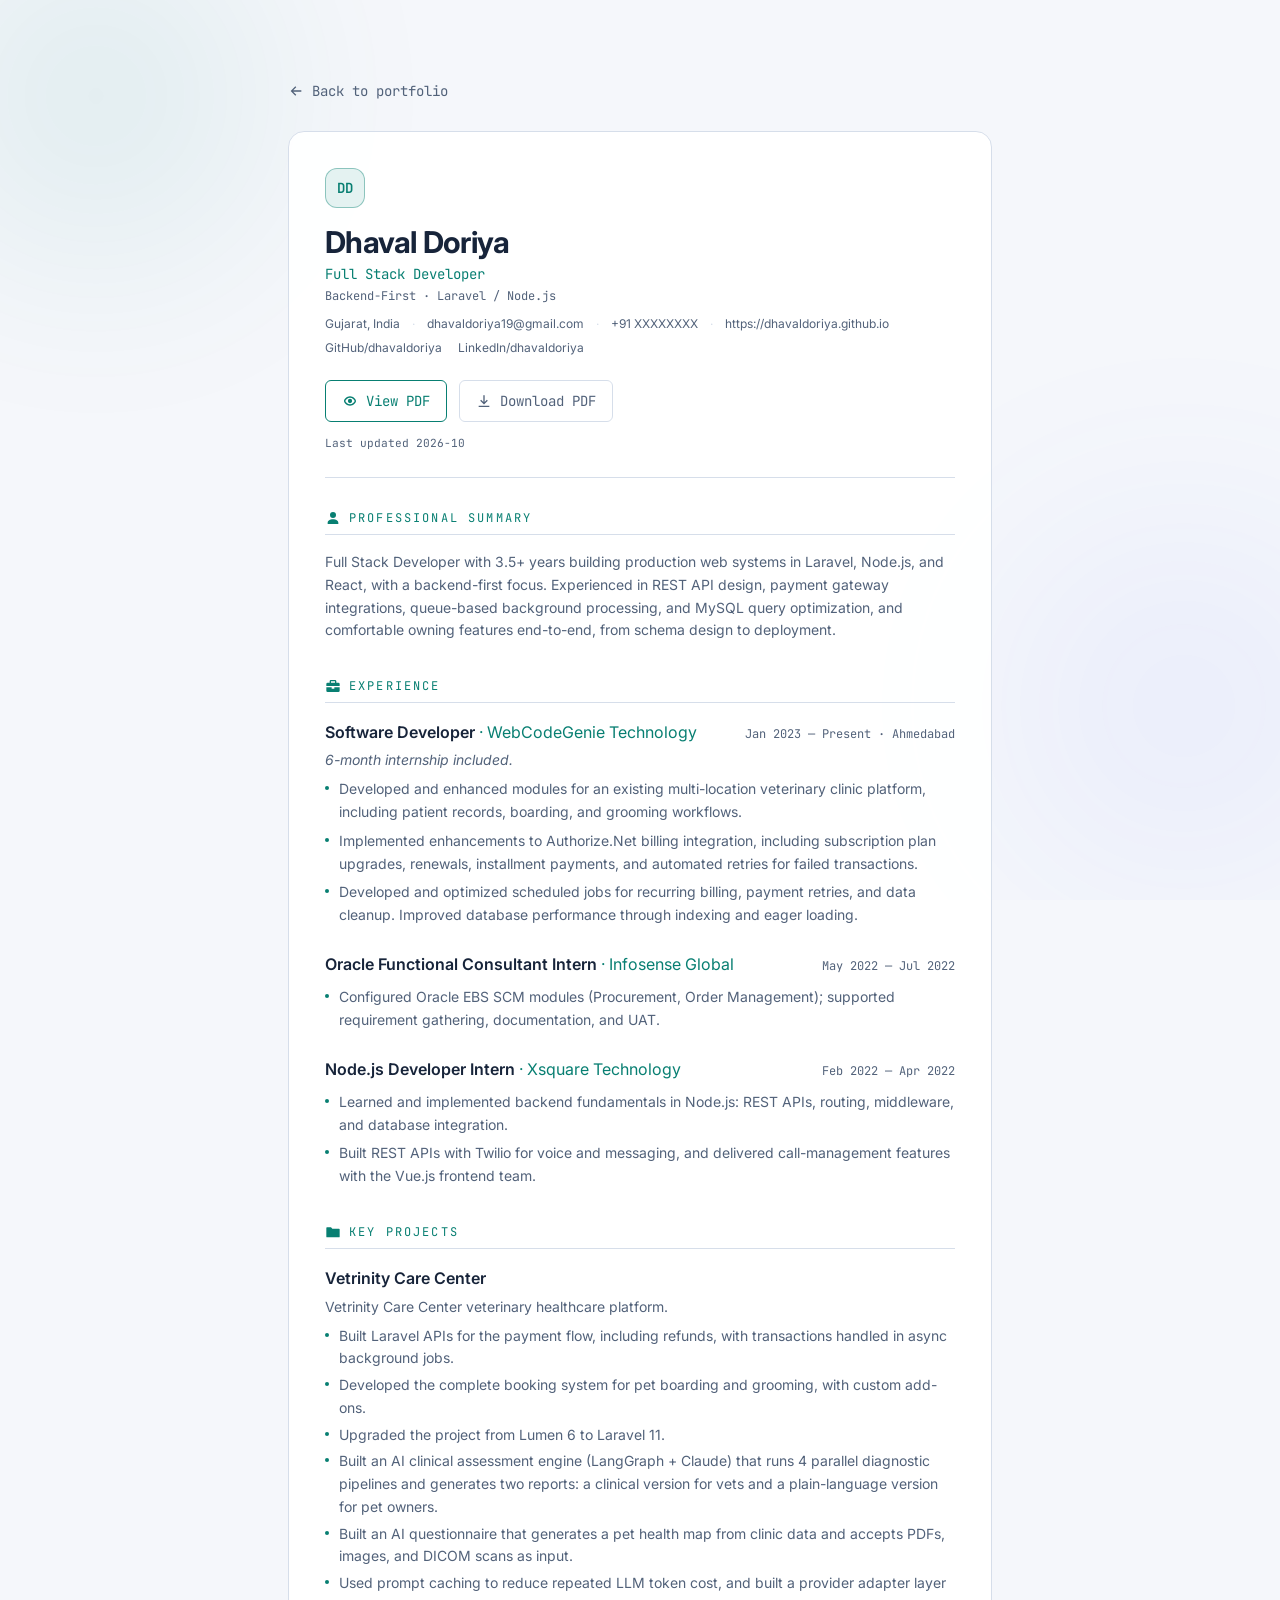
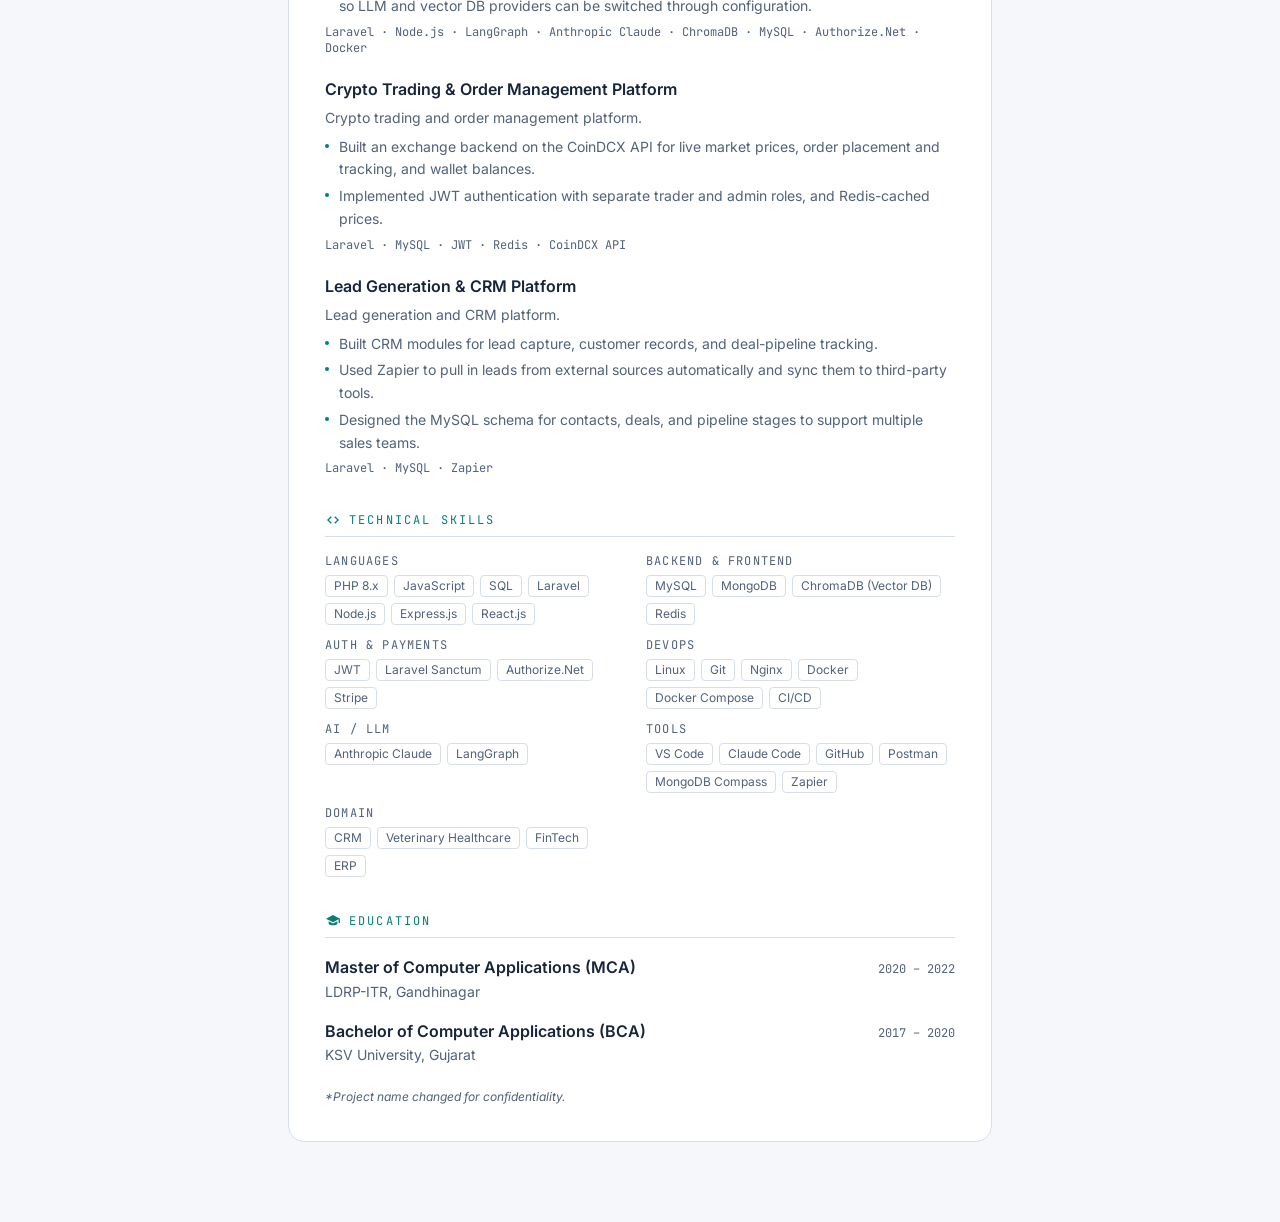
==== resume/index.html @ dac44e25 "V2 portfolio" ====
<!DOCTYPE html><html lang="en"><head><meta charset="utf-8"><meta name="viewport" content="width=device-width, initial-scale=1"><meta name="generator" content="Astro v7.3.4"><title>Resume — Dhaval Doriya</title><meta name="description" content="Dhaval Doriya — Full Stack Developer. Full Stack Developer with 3.5+ years building production web systems in Laravel, Node.js, and React, with a backend-first focus. Experienced"><meta name="theme-color" content="#0a192f"><link rel="canonical" href="https://dhavaldoriya.github.io/resume/"><link rel="icon" href="/favicon.svg"><link rel="apple-touch-icon" href="/favicon.svg"><script>
			(() => {
				const stored = localStorage.getItem("portfolio-theme");
				const theme = stored === "light" || stored === "dark" ? stored : (matchMedia("(prefers-color-scheme: light)").matches ? "light" : "dark");
				document.documentElement.dataset.theme = theme;
			})();
		</script><meta property="og:type" content="website"><meta property="og:title" content="Resume — Dhaval Doriya"><meta property="og:description" content="Dhaval Doriya — Full Stack Developer. Full Stack Developer with 3.5+ years building production web systems in Laravel, Node.js, and React, with a backend-first focus. Experienced"><meta property="og:url" content="https://dhavaldoriya.github.io/resume/"><meta name="twitter:card" content="summary"><meta name="twitter:title" content="Resume — Dhaval Doriya"><meta name="twitter:description" content="Dhaval Doriya — Full Stack Developer. Full Stack Developer with 3.5+ years building production web systems in Laravel, Node.js, and React, with a backend-first focus. Experienced"><link rel="preconnect" href="https://fonts.googleapis.com"><link rel="preconnect" href="https://fonts.gstatic.com" crossorigin><link rel="stylesheet" href="https://fonts.googleapis.com/css2?family=Inter:wght@400;500;600;700&family=JetBrains+Mono:wght@400;500&display=swap"><script type="application/ld+json">{"@context":"https://schema.org","@type":"Person","name":"Dhaval Doriya","jobTitle":"Full Stack Developer","description":"Full Stack Developer with 3.5+ years building production systems with Laravel, Node.js, React, and MySQL.","url":"https://dhavaldoriya.github.io/resume/","email":"mailto:dhavaldoriya19@gmail.com","address":{"@type":"PostalAddress","addressLocality":"Gujarat, India"},"sameAs":["https://github.com/dhavaldoriya","https://linkedin.com/in/dhavaldoriya"]}</script><link rel="stylesheet" href="/_astro/Icon.C-2xqEST.css"><style>.skill-chip[data-astro-cid-pfblnpjd]:hover{color:var(--tag-color,var(--color-accent));border-color:var(--tag-color,var(--color-accent))}
</style></head><body class="antialiased"><a href="#main" class="sr-only focus:not-sr-only focus:fixed focus:left-4 focus:top-4 focus:z-50 focus:rounded-md focus:bg-accent focus:px-4 focus:py-2 focus:font-mono focus:text-sm focus:text-navy">Skip to content</a><div class="pointer-events-none fixed inset-0 -z-10 overflow-hidden" aria-hidden="true"><div class="bg-blob absolute -left-32 -top-32 h-[28rem] w-[28rem] rounded-full opacity-[0.16] blur-[110px]" style="background:radial-gradient(circle, var(--color-accent), transparent 68%)"></div><div class="bg-blob absolute -right-40 top-1/2 h-[32rem] w-[32rem] rounded-full opacity-[0.12] blur-[120px]" style="background:radial-gradient(circle,#5468ff,transparent 68%); animation-delay:-8s"></div><div data-spotlight class="absolute inset-0 hidden opacity-0 transition-opacity duration-500 lg:block" style="background:radial-gradient(600px circle at var(--x,50%) var(--y,50%), rgba(100,255,218,0.05), transparent 45%)"></div></div><div class="mx-auto max-w-3xl px-5 py-12 sm:px-8 lg:py-20 print:max-w-none print:p-0"><a href="/" class="group inline-flex items-center gap-2 font-mono text-sm text-slate transition-colors duration-300 hover:text-accent print:hidden"><svg class="h-4 w-4 rotate-180 transition-transform duration-300 group-hover:-translate-x-1" viewBox="0 0 24 24" fill="currentColor" aria-hidden="true" focusable="false"><path d="M4 11h12.2l-4.6-4.6L13 5l7 7-7 7-1.4-1.4 4.6-4.6H4v-2Z"></path></svg>Back to portfolio</a><article class="mt-6 rounded-2xl border border-navy-lightest/70 bg-navy-light/40 p-6 sm:p-9 print:mt-0 print:rounded-none print:border-0 print:bg-white print:p-0 print:text-black"><header class="stagger-in border-b border-navy-lightest pb-6 print:border-black/30 print:pb-3"><span class="inline-flex items-center gap-2.5 mb-4 print:hidden"><span class="h-10 w-10 text-sm rounded-xl inline-flex shrink-0 items-center justify-center border border-accent/40 bg-accent-dim font-mono font-semibold tracking-tight text-accent transition-all duration-300 hover:-translate-y-0.5 hover:border-accent" aria-label="Dhaval Doriya" role="img">DD</span></span><h1 class="text-2xl font-bold tracking-tight text-slate-lightest sm:text-3xl print:text-black">Dhaval Doriya</h1><p class="mt-1 font-mono text-sm text-accent print:text-black">Full Stack Developer</p><p class="mt-1 font-mono text-xs text-slate print:text-black/70">Backend-First · Laravel / Node.js</p><p class="mt-3 flex flex-wrap gap-x-3 gap-y-1 text-xs text-slate print:text-black/80"><span>Gujarat, India</span><span><span class="mr-3 text-navy-lightest print:text-black/30">·</span><a href="mailto:dhavaldoriya19@gmail.com" class="link-underline">dhavaldoriya19@gmail.com</a></span><span><span class="mr-3 text-navy-lightest print:text-black/30">·</span>+91 XXXXXXXX</span><span><span class="mr-3 text-navy-lightest print:text-black/30">·</span>https://dhavaldoriya.github.io</span></p><p class="mt-2 flex flex-wrap gap-x-4 gap-y-1 text-xs"><a href="https://github.com/dhavaldoriya" target="_blank" rel="noopener" class="link-underline text-slate-light transition-colors duration-300 hover:text-accent print:text-black/80">GitHub<span class="text-slate print:text-black/60">/dhavaldoriya</span></a><a href="https://linkedin.com/in/dhavaldoriya" target="_blank" rel="noopener" class="link-underline text-slate-light transition-colors duration-300 hover:text-accent print:text-black/80">LinkedIn<span class="text-slate print:text-black/60">/dhavaldoriya</span></a></p><div class="flex flex-wrap items-center gap-3 mt-6 print:hidden"><a href="https://drive.google.com/file/d/1uWQ2fSqWzHckI2Xm_J_2LoEQKrt-Y06p/view?usp=sharing" target="_blank" rel="noopener" class="group inline-flex items-center gap-2 rounded-md border border-accent px-4 py-2.5 font-mono text-sm text-accent transition-all duration-300 hover:-translate-y-0.5 hover:bg-accent-dim"><svg class="h-4 w-4" viewBox="0 0 24 24" fill="currentColor" aria-hidden="true" focusable="false"><path d="M12 5c5 0 9 4.5 9 7s-4 7-9 7-9-4.5-9-7 4-7 9-7Zm0 2c-3.6 0-6.6 3.2-7 5 .4 1.8 3.4 5 7 5s6.6-3.2 7-5c-.4-1.8-3.4-5-7-5Zm0 1.8a3.2 3.2 0 1 1 0 6.4 3.2 3.2 0 0 1 0-6.4Z"></path></svg>View PDF</a><a href="https://drive.google.com/uc?export=download&amp;id=1uWQ2fSqWzHckI2Xm_J_2LoEQKrt-Y06p" target="_blank" rel="noopener" class="group inline-flex items-center gap-2 rounded-md border border-navy-lightest px-4 py-2.5 font-mono text-sm text-slate-light transition-all duration-300 hover:-translate-y-0.5 hover:border-accent hover:text-accent"><svg class="h-4 w-4 transition-transform duration-300 group-hover:translate-y-0.5" viewBox="0 0 24 24" fill="currentColor" aria-hidden="true" focusable="false"><path d="M12 3a1 1 0 0 1 1 1v9.6l3.3-3.3 1.4 1.4-5.7 5.7-5.7-5.7 1.4-1.4L11 13.6V4a1 1 0 0 1 1-1ZM4 19h16v2H4v-2Z"></path></svg>Download PDF</a></div><p class="mt-3 font-mono text-[0.7rem] text-slate print:hidden">Last updated 2026-10</p></header><div class="mt-8 print:mt-4"><div class="space-y-9 print:space-y-5" data-astro-cid-pfblnpjd><section id="resume-summary" class="resume-section reveal"><h2 class="mb-4 flex items-center gap-2 border-b border-navy-lightest pb-2 font-mono text-xs uppercase tracking-[0.18em] text-accent print:border-black/30 print:text-black"><svg class="h-4 w-4 print:hidden" viewBox="0 0 24 24" fill="currentColor" aria-hidden="true" focusable="false"><path d="M12 3a4.5 4.5 0 1 1 0 9 4.5 4.5 0 0 1 0-9Zm0 11c4.42 0 8 2.24 8 5v2H4v-2c0-2.76 3.58-5 8-5Z"></path></svg>Professional Summary</h2><p class="text-sm leading-relaxed print:text-[11pt]" data-astro-cid-pfblnpjd>Full Stack Developer with 3.5+ years building production web systems in Laravel, Node.js, and React, with a backend-first focus. Experienced in REST API design, payment gateway integrations, queue-based background processing, and MySQL query optimization, and comfortable owning features end-to-end, from schema design to deployment.</p></section><section id="resume-work" class="resume-section reveal"><h2 class="mb-4 flex items-center gap-2 border-b border-navy-lightest pb-2 font-mono text-xs uppercase tracking-[0.18em] text-accent print:border-black/30 print:text-black"><svg class="h-4 w-4 print:hidden" viewBox="0 0 24 24" fill="currentColor" aria-hidden="true" focusable="false"><path d="M9 3h6a2 2 0 0 1 2 2v2h3a2 2 0 0 1 2 2v3H2V9a2 2 0 0 1 2-2h3V5a2 2 0 0 1 2-2Zm0 4h6V5H9v2ZM2 14h8v2h4v-2h8v5a2 2 0 0 1-2 2H4a2 2 0 0 1-2-2v-5Z"></path></svg>Experience</h2><ol class="space-y-6 print:space-y-4" data-astro-cid-pfblnpjd><li class="print:break-inside-avoid" data-astro-cid-pfblnpjd><div class="flex flex-col gap-0.5 sm:flex-row sm:items-baseline sm:justify-between sm:gap-4" data-astro-cid-pfblnpjd><h3 class="font-semibold text-slate-lightest print:text-black" data-astro-cid-pfblnpjd>Software Developer<span class="font-normal text-accent print:text-black" data-astro-cid-pfblnpjd> · <a href="https://webcodegenie.com" target="_blank" rel="noopener" class="link-underline" data-astro-cid-pfblnpjd>WebCodeGenie Technology</a></span></h3><p class="shrink-0 font-mono text-xs text-slate print:text-black/70" data-astro-cid-pfblnpjd>Jan 2023 — Present<span class="hidden sm:inline" data-astro-cid-pfblnpjd> · Ahmedabad</span></p></div><p class="mt-1 text-sm italic text-slate-light print:text-black/80" data-astro-cid-pfblnpjd>6-month internship included.</p><ul class="mt-2 space-y-1.5" data-astro-cid-pfblnpjd><li class="flex gap-2.5 text-sm leading-relaxed" data-astro-cid-pfblnpjd><span class="mt-[0.5rem] h-1 w-1 shrink-0 rounded-full bg-accent print:bg-black" data-astro-cid-pfblnpjd></span><span data-astro-cid-pfblnpjd>Developed and enhanced modules for an existing multi-location veterinary clinic platform, including patient records, boarding, and grooming workflows.</span></li><li class="flex gap-2.5 text-sm leading-relaxed" data-astro-cid-pfblnpjd><span class="mt-[0.5rem] h-1 w-1 shrink-0 rounded-full bg-accent print:bg-black" data-astro-cid-pfblnpjd></span><span data-astro-cid-pfblnpjd>Implemented enhancements to Authorize.Net billing integration, including subscription plan upgrades, renewals, installment payments, and automated retries for failed transactions.</span></li><li class="flex gap-2.5 text-sm leading-relaxed" data-astro-cid-pfblnpjd><span class="mt-[0.5rem] h-1 w-1 shrink-0 rounded-full bg-accent print:bg-black" data-astro-cid-pfblnpjd></span><span data-astro-cid-pfblnpjd>Developed and optimized scheduled jobs for recurring billing, payment retries, and data cleanup. Improved database performance through indexing and eager loading.</span></li></ul></li><li class="print:break-inside-avoid" data-astro-cid-pfblnpjd><div class="flex flex-col gap-0.5 sm:flex-row sm:items-baseline sm:justify-between sm:gap-4" data-astro-cid-pfblnpjd><h3 class="font-semibold text-slate-lightest print:text-black" data-astro-cid-pfblnpjd>Oracle Functional Consultant Intern<span class="font-normal text-accent print:text-black" data-astro-cid-pfblnpjd> · Infosense Global</span></h3><p class="shrink-0 font-mono text-xs text-slate print:text-black/70" data-astro-cid-pfblnpjd>May 2022 — Jul 2022</p></div><ul class="mt-2 space-y-1.5" data-astro-cid-pfblnpjd><li class="flex gap-2.5 text-sm leading-relaxed" data-astro-cid-pfblnpjd><span class="mt-[0.5rem] h-1 w-1 shrink-0 rounded-full bg-accent print:bg-black" data-astro-cid-pfblnpjd></span><span data-astro-cid-pfblnpjd>Configured Oracle EBS SCM modules (Procurement, Order Management); supported requirement gathering, documentation, and UAT.</span></li></ul></li><li class="print:break-inside-avoid" data-astro-cid-pfblnpjd><div class="flex flex-col gap-0.5 sm:flex-row sm:items-baseline sm:justify-between sm:gap-4" data-astro-cid-pfblnpjd><h3 class="font-semibold text-slate-lightest print:text-black" data-astro-cid-pfblnpjd>Node.js Developer Intern<span class="font-normal text-accent print:text-black" data-astro-cid-pfblnpjd> · Xsquare Technology</span></h3><p class="shrink-0 font-mono text-xs text-slate print:text-black/70" data-astro-cid-pfblnpjd>Feb 2022 — Apr 2022</p></div><ul class="mt-2 space-y-1.5" data-astro-cid-pfblnpjd><li class="flex gap-2.5 text-sm leading-relaxed" data-astro-cid-pfblnpjd><span class="mt-[0.5rem] h-1 w-1 shrink-0 rounded-full bg-accent print:bg-black" data-astro-cid-pfblnpjd></span><span data-astro-cid-pfblnpjd>Learned and implemented backend fundamentals in Node.js: REST APIs, routing, middleware, and database integration.</span></li><li class="flex gap-2.5 text-sm leading-relaxed" data-astro-cid-pfblnpjd><span class="mt-[0.5rem] h-1 w-1 shrink-0 rounded-full bg-accent print:bg-black" data-astro-cid-pfblnpjd></span><span data-astro-cid-pfblnpjd>Built REST APIs with Twilio for voice and messaging, and delivered call-management features with the Vue.js frontend team.</span></li></ul></li></ol></section><section id="resume-projects" class="resume-section reveal"><h2 class="mb-4 flex items-center gap-2 border-b border-navy-lightest pb-2 font-mono text-xs uppercase tracking-[0.18em] text-accent print:border-black/30 print:text-black"><svg class="h-4 w-4 print:hidden" viewBox="0 0 24 24" fill="currentColor" aria-hidden="true" focusable="false"><path d="M3 5h6l2 2h10a1 1 0 0 1 1 1v11a1 1 0 0 1-1 1H3a1 1 0 0 1-1-1V6a1 1 0 0 1 1-1Z"></path></svg>Key Projects</h2><ol class="space-y-5 print:space-y-3" data-astro-cid-pfblnpjd><li class="print:break-inside-avoid" data-astro-cid-pfblnpjd><div class="flex flex-wrap items-baseline gap-x-2" data-astro-cid-pfblnpjd><h3 class="font-semibold text-slate-lightest print:text-black" data-astro-cid-pfblnpjd>Vetrinity Care Center</h3></div><p class="mt-1 text-sm leading-relaxed" data-astro-cid-pfblnpjd>Vetrinity Care Center veterinary healthcare platform.</p><ul class="mt-1.5 space-y-1" data-astro-cid-pfblnpjd><li class="flex gap-2.5 text-sm leading-relaxed" data-astro-cid-pfblnpjd><span class="mt-[0.5rem] h-1 w-1 shrink-0 rounded-full bg-accent print:bg-black" data-astro-cid-pfblnpjd></span><span data-astro-cid-pfblnpjd>Built Laravel APIs for the payment flow, including refunds, with transactions handled in async background jobs.</span></li><li class="flex gap-2.5 text-sm leading-relaxed" data-astro-cid-pfblnpjd><span class="mt-[0.5rem] h-1 w-1 shrink-0 rounded-full bg-accent print:bg-black" data-astro-cid-pfblnpjd></span><span data-astro-cid-pfblnpjd>Developed the complete booking system for pet boarding and grooming, with custom add-ons.</span></li><li class="flex gap-2.5 text-sm leading-relaxed" data-astro-cid-pfblnpjd><span class="mt-[0.5rem] h-1 w-1 shrink-0 rounded-full bg-accent print:bg-black" data-astro-cid-pfblnpjd></span><span data-astro-cid-pfblnpjd>Upgraded the project from Lumen 6 to Laravel 11.</span></li><li class="flex gap-2.5 text-sm leading-relaxed" data-astro-cid-pfblnpjd><span class="mt-[0.5rem] h-1 w-1 shrink-0 rounded-full bg-accent print:bg-black" data-astro-cid-pfblnpjd></span><span data-astro-cid-pfblnpjd>Built an AI clinical assessment engine (LangGraph + Claude) that runs 4 parallel diagnostic pipelines and generates two reports: a clinical version for vets and a plain-language version for pet owners.</span></li><li class="flex gap-2.5 text-sm leading-relaxed" data-astro-cid-pfblnpjd><span class="mt-[0.5rem] h-1 w-1 shrink-0 rounded-full bg-accent print:bg-black" data-astro-cid-pfblnpjd></span><span data-astro-cid-pfblnpjd>Built an AI questionnaire that generates a pet health map from clinic data and accepts PDFs, images, and DICOM scans as input.</span></li><li class="flex gap-2.5 text-sm leading-relaxed" data-astro-cid-pfblnpjd><span class="mt-[0.5rem] h-1 w-1 shrink-0 rounded-full bg-accent print:bg-black" data-astro-cid-pfblnpjd></span><span data-astro-cid-pfblnpjd>Used prompt caching to reduce repeated LLM token cost, and built a provider adapter layer so LLM and vector DB providers can be switched through configuration.</span></li></ul><p class="mt-1.5 font-mono text-xs text-slate print:text-black/70" data-astro-cid-pfblnpjd>Laravel · Node.js · LangGraph · Anthropic Claude · ChromaDB · MySQL · Authorize.Net · Docker</p></li><li class="print:break-inside-avoid" data-astro-cid-pfblnpjd><div class="flex flex-wrap items-baseline gap-x-2" data-astro-cid-pfblnpjd><h3 class="font-semibold text-slate-lightest print:text-black" data-astro-cid-pfblnpjd>Crypto Trading &amp; Order Management Platform</h3></div><p class="mt-1 text-sm leading-relaxed" data-astro-cid-pfblnpjd>Crypto trading and order management platform.</p><ul class="mt-1.5 space-y-1" data-astro-cid-pfblnpjd><li class="flex gap-2.5 text-sm leading-relaxed" data-astro-cid-pfblnpjd><span class="mt-[0.5rem] h-1 w-1 shrink-0 rounded-full bg-accent print:bg-black" data-astro-cid-pfblnpjd></span><span data-astro-cid-pfblnpjd>Built an exchange backend on the CoinDCX API for live market prices, order placement and tracking, and wallet balances.</span></li><li class="flex gap-2.5 text-sm leading-relaxed" data-astro-cid-pfblnpjd><span class="mt-[0.5rem] h-1 w-1 shrink-0 rounded-full bg-accent print:bg-black" data-astro-cid-pfblnpjd></span><span data-astro-cid-pfblnpjd>Implemented JWT authentication with separate trader and admin roles, and Redis-cached prices.</span></li></ul><p class="mt-1.5 font-mono text-xs text-slate print:text-black/70" data-astro-cid-pfblnpjd>Laravel · MySQL · JWT · Redis · CoinDCX API</p></li><li class="print:break-inside-avoid" data-astro-cid-pfblnpjd><div class="flex flex-wrap items-baseline gap-x-2" data-astro-cid-pfblnpjd><h3 class="font-semibold text-slate-lightest print:text-black" data-astro-cid-pfblnpjd>Lead Generation &amp; CRM Platform</h3></div><p class="mt-1 text-sm leading-relaxed" data-astro-cid-pfblnpjd>Lead generation and CRM platform.</p><ul class="mt-1.5 space-y-1" data-astro-cid-pfblnpjd><li class="flex gap-2.5 text-sm leading-relaxed" data-astro-cid-pfblnpjd><span class="mt-[0.5rem] h-1 w-1 shrink-0 rounded-full bg-accent print:bg-black" data-astro-cid-pfblnpjd></span><span data-astro-cid-pfblnpjd>Built CRM modules for lead capture, customer records, and deal-pipeline tracking.</span></li><li class="flex gap-2.5 text-sm leading-relaxed" data-astro-cid-pfblnpjd><span class="mt-[0.5rem] h-1 w-1 shrink-0 rounded-full bg-accent print:bg-black" data-astro-cid-pfblnpjd></span><span data-astro-cid-pfblnpjd>Used Zapier to pull in leads from external sources automatically and sync them to third-party tools.</span></li><li class="flex gap-2.5 text-sm leading-relaxed" data-astro-cid-pfblnpjd><span class="mt-[0.5rem] h-1 w-1 shrink-0 rounded-full bg-accent print:bg-black" data-astro-cid-pfblnpjd></span><span data-astro-cid-pfblnpjd>Designed the MySQL schema for contacts, deals, and pipeline stages to support multiple sales teams.</span></li></ul><p class="mt-1.5 font-mono text-xs text-slate print:text-black/70" data-astro-cid-pfblnpjd>Laravel · MySQL · Zapier</p></li></ol></section><section id="resume-skills" class="resume-section reveal"><h2 class="mb-4 flex items-center gap-2 border-b border-navy-lightest pb-2 font-mono text-xs uppercase tracking-[0.18em] text-accent print:border-black/30 print:text-black"><svg class="h-4 w-4 print:hidden" viewBox="0 0 24 24" fill="currentColor" aria-hidden="true" focusable="false"><path d="m8.7 6.3 1.4 1.4L5.8 12l4.3 4.3-1.4 1.4L3 12l5.7-5.7Zm6.6 0L21 12l-5.7 5.7-1.4-1.4L18.2 12l-4.3-4.3 1.4-1.4Z"></path></svg>Technical Skills</h2><dl class="grid grid-cols-1 gap-3 sm:grid-cols-2 print:grid-cols-2 print:gap-2" data-astro-cid-pfblnpjd><div class="print:break-inside-avoid" data-astro-cid-pfblnpjd><dt class="font-mono text-xs uppercase tracking-[0.1em] text-slate-light print:text-black" data-astro-cid-pfblnpjd>Languages</dt><dd class="mt-1.5 flex flex-wrap gap-1.5 print:mt-1" data-astro-cid-pfblnpjd><span class="skill-chip rounded border border-navy-lightest px-2 py-0.5 text-xs text-slate-light transition-colors duration-300 print:border-black/20 print:text-black" style="--tag-color:var(--color-accent)" data-astro-cid-pfblnpjd>PHP 8.x</span><span class="skill-chip rounded border border-navy-lightest px-2 py-0.5 text-xs text-slate-light transition-colors duration-300 print:border-black/20 print:text-black" style="--tag-color:var(--color-accent)" data-astro-cid-pfblnpjd>JavaScript</span><span class="skill-chip rounded border border-navy-lightest px-2 py-0.5 text-xs text-slate-light transition-colors duration-300 print:border-black/20 print:text-black" style="--tag-color:var(--color-accent)" data-astro-cid-pfblnpjd>SQL</span><span class="skill-chip rounded border border-navy-lightest px-2 py-0.5 text-xs text-slate-light transition-colors duration-300 print:border-black/20 print:text-black" style="--tag-color:#ff2d20" data-astro-cid-pfblnpjd>Laravel</span><span class="skill-chip rounded border border-navy-lightest px-2 py-0.5 text-xs text-slate-light transition-colors duration-300 print:border-black/20 print:text-black" style="--tag-color:#3c873a" data-astro-cid-pfblnpjd>Node.js</span><span class="skill-chip rounded border border-navy-lightest px-2 py-0.5 text-xs text-slate-light transition-colors duration-300 print:border-black/20 print:text-black" style="--tag-color:var(--color-accent)" data-astro-cid-pfblnpjd>Express.js</span><span class="skill-chip rounded border border-navy-lightest px-2 py-0.5 text-xs text-slate-light transition-colors duration-300 print:border-black/20 print:text-black" style="--tag-color:var(--color-accent)" data-astro-cid-pfblnpjd>React.js</span></dd></div><div class="print:break-inside-avoid" data-astro-cid-pfblnpjd><dt class="font-mono text-xs uppercase tracking-[0.1em] text-slate-light print:text-black" data-astro-cid-pfblnpjd>Backend &amp; Frontend</dt><dd class="mt-1.5 flex flex-wrap gap-1.5 print:mt-1" data-astro-cid-pfblnpjd><span class="skill-chip rounded border border-navy-lightest px-2 py-0.5 text-xs text-slate-light transition-colors duration-300 print:border-black/20 print:text-black" style="--tag-color:#00758f" data-astro-cid-pfblnpjd>MySQL</span><span class="skill-chip rounded border border-navy-lightest px-2 py-0.5 text-xs text-slate-light transition-colors duration-300 print:border-black/20 print:text-black" style="--tag-color:var(--color-accent)" data-astro-cid-pfblnpjd>MongoDB</span><span class="skill-chip rounded border border-navy-lightest px-2 py-0.5 text-xs text-slate-light transition-colors duration-300 print:border-black/20 print:text-black" style="--tag-color:var(--color-accent)" data-astro-cid-pfblnpjd>ChromaDB (Vector DB)</span><span class="skill-chip rounded border border-navy-lightest px-2 py-0.5 text-xs text-slate-light transition-colors duration-300 print:border-black/20 print:text-black" style="--tag-color:var(--color-accent)" data-astro-cid-pfblnpjd>Redis</span></dd></div><div class="print:break-inside-avoid" data-astro-cid-pfblnpjd><dt class="font-mono text-xs uppercase tracking-[0.1em] text-slate-light print:text-black" data-astro-cid-pfblnpjd>Auth &amp; Payments</dt><dd class="mt-1.5 flex flex-wrap gap-1.5 print:mt-1" data-astro-cid-pfblnpjd><span class="skill-chip rounded border border-navy-lightest px-2 py-0.5 text-xs text-slate-light transition-colors duration-300 print:border-black/20 print:text-black" style="--tag-color:var(--color-accent)" data-astro-cid-pfblnpjd>JWT</span><span class="skill-chip rounded border border-navy-lightest px-2 py-0.5 text-xs text-slate-light transition-colors duration-300 print:border-black/20 print:text-black" style="--tag-color:var(--color-accent)" data-astro-cid-pfblnpjd>Laravel Sanctum</span><span class="skill-chip rounded border border-navy-lightest px-2 py-0.5 text-xs text-slate-light transition-colors duration-300 print:border-black/20 print:text-black" style="--tag-color:var(--color-accent)" data-astro-cid-pfblnpjd>Authorize.Net</span><span class="skill-chip rounded border border-navy-lightest px-2 py-0.5 text-xs text-slate-light transition-colors duration-300 print:border-black/20 print:text-black" style="--tag-color:var(--color-accent)" data-astro-cid-pfblnpjd>Stripe</span></dd></div><div class="print:break-inside-avoid" data-astro-cid-pfblnpjd><dt class="font-mono text-xs uppercase tracking-[0.1em] text-slate-light print:text-black" data-astro-cid-pfblnpjd>DevOps</dt><dd class="mt-1.5 flex flex-wrap gap-1.5 print:mt-1" data-astro-cid-pfblnpjd><span class="skill-chip rounded border border-navy-lightest px-2 py-0.5 text-xs text-slate-light transition-colors duration-300 print:border-black/20 print:text-black" style="--tag-color:var(--color-accent)" data-astro-cid-pfblnpjd>Linux</span><span class="skill-chip rounded border border-navy-lightest px-2 py-0.5 text-xs text-slate-light transition-colors duration-300 print:border-black/20 print:text-black" style="--tag-color:var(--color-accent)" data-astro-cid-pfblnpjd>Git</span><span class="skill-chip rounded border border-navy-lightest px-2 py-0.5 text-xs text-slate-light transition-colors duration-300 print:border-black/20 print:text-black" style="--tag-color:var(--color-accent)" data-astro-cid-pfblnpjd>Nginx</span><span class="skill-chip rounded border border-navy-lightest px-2 py-0.5 text-xs text-slate-light transition-colors duration-300 print:border-black/20 print:text-black" style="--tag-color:var(--color-accent)" data-astro-cid-pfblnpjd>Docker</span><span class="skill-chip rounded border border-navy-lightest px-2 py-0.5 text-xs text-slate-light transition-colors duration-300 print:border-black/20 print:text-black" style="--tag-color:var(--color-accent)" data-astro-cid-pfblnpjd>Docker Compose</span><span class="skill-chip rounded border border-navy-lightest px-2 py-0.5 text-xs text-slate-light transition-colors duration-300 print:border-black/20 print:text-black" style="--tag-color:var(--color-accent)" data-astro-cid-pfblnpjd>CI/CD</span></dd></div><div class="print:break-inside-avoid" data-astro-cid-pfblnpjd><dt class="font-mono text-xs uppercase tracking-[0.1em] text-slate-light print:text-black" data-astro-cid-pfblnpjd>AI / LLM</dt><dd class="mt-1.5 flex flex-wrap gap-1.5 print:mt-1" data-astro-cid-pfblnpjd><span class="skill-chip rounded border border-navy-lightest px-2 py-0.5 text-xs text-slate-light transition-colors duration-300 print:border-black/20 print:text-black" style="--tag-color:var(--color-accent)" data-astro-cid-pfblnpjd>Anthropic Claude</span><span class="skill-chip rounded border border-navy-lightest px-2 py-0.5 text-xs text-slate-light transition-colors duration-300 print:border-black/20 print:text-black" style="--tag-color:var(--color-accent)" data-astro-cid-pfblnpjd>LangGraph</span></dd></div><div class="print:break-inside-avoid" data-astro-cid-pfblnpjd><dt class="font-mono text-xs uppercase tracking-[0.1em] text-slate-light print:text-black" data-astro-cid-pfblnpjd>Tools</dt><dd class="mt-1.5 flex flex-wrap gap-1.5 print:mt-1" data-astro-cid-pfblnpjd><span class="skill-chip rounded border border-navy-lightest px-2 py-0.5 text-xs text-slate-light transition-colors duration-300 print:border-black/20 print:text-black" style="--tag-color:var(--color-accent)" data-astro-cid-pfblnpjd>VS Code</span><span class="skill-chip rounded border border-navy-lightest px-2 py-0.5 text-xs text-slate-light transition-colors duration-300 print:border-black/20 print:text-black" style="--tag-color:var(--color-accent)" data-astro-cid-pfblnpjd>Claude Code</span><span class="skill-chip rounded border border-navy-lightest px-2 py-0.5 text-xs text-slate-light transition-colors duration-300 print:border-black/20 print:text-black" style="--tag-color:var(--color-accent)" data-astro-cid-pfblnpjd>GitHub</span><span class="skill-chip rounded border border-navy-lightest px-2 py-0.5 text-xs text-slate-light transition-colors duration-300 print:border-black/20 print:text-black" style="--tag-color:var(--color-accent)" data-astro-cid-pfblnpjd>Postman</span><span class="skill-chip rounded border border-navy-lightest px-2 py-0.5 text-xs text-slate-light transition-colors duration-300 print:border-black/20 print:text-black" style="--tag-color:var(--color-accent)" data-astro-cid-pfblnpjd>MongoDB Compass</span><span class="skill-chip rounded border border-navy-lightest px-2 py-0.5 text-xs text-slate-light transition-colors duration-300 print:border-black/20 print:text-black" style="--tag-color:var(--color-accent)" data-astro-cid-pfblnpjd>Zapier</span></dd></div><div class="print:break-inside-avoid" data-astro-cid-pfblnpjd><dt class="font-mono text-xs uppercase tracking-[0.1em] text-slate-light print:text-black" data-astro-cid-pfblnpjd>Domain</dt><dd class="mt-1.5 flex flex-wrap gap-1.5 print:mt-1" data-astro-cid-pfblnpjd><span class="skill-chip rounded border border-navy-lightest px-2 py-0.5 text-xs text-slate-light transition-colors duration-300 print:border-black/20 print:text-black" style="--tag-color:var(--color-accent)" data-astro-cid-pfblnpjd>CRM</span><span class="skill-chip rounded border border-navy-lightest px-2 py-0.5 text-xs text-slate-light transition-colors duration-300 print:border-black/20 print:text-black" style="--tag-color:var(--color-accent)" data-astro-cid-pfblnpjd>Veterinary Healthcare</span><span class="skill-chip rounded border border-navy-lightest px-2 py-0.5 text-xs text-slate-light transition-colors duration-300 print:border-black/20 print:text-black" style="--tag-color:var(--color-accent)" data-astro-cid-pfblnpjd>FinTech</span><span class="skill-chip rounded border border-navy-lightest px-2 py-0.5 text-xs text-slate-light transition-colors duration-300 print:border-black/20 print:text-black" style="--tag-color:var(--color-accent)" data-astro-cid-pfblnpjd>ERP</span></dd></div></dl></section><section id="resume-education" class="resume-section reveal"><h2 class="mb-4 flex items-center gap-2 border-b border-navy-lightest pb-2 font-mono text-xs uppercase tracking-[0.18em] text-accent print:border-black/30 print:text-black"><svg class="h-4 w-4 print:hidden" viewBox="0 0 24 24" fill="currentColor" aria-hidden="true" focusable="false"><path d="M12 3 1.5 8.5 12 14l8.5-4.45V15h2V8.5L12 3ZM5.5 12.2v3.6c0 .38.2.73.54.92C7.5 17.6 9.66 18.5 12 18.5s4.5-.9 5.96-1.78c.33-.2.54-.54.54-.92v-3.6L12 15.6l-6.5-3.4Z"></path></svg>Education</h2><ol class="space-y-4 print:space-y-2" data-astro-cid-pfblnpjd><li class="print:break-inside-avoid" data-astro-cid-pfblnpjd><div class="flex flex-col gap-0.5 sm:flex-row sm:items-baseline sm:justify-between sm:gap-4" data-astro-cid-pfblnpjd><h3 class="font-semibold text-slate-lightest print:text-black" data-astro-cid-pfblnpjd>Master of Computer Applications (MCA)</h3><p class="shrink-0 font-mono text-xs text-slate print:text-black/70" data-astro-cid-pfblnpjd>2020 – 2022</p></div><p class="text-sm" data-astro-cid-pfblnpjd>LDRP-ITR, Gandhinagar</p></li><li class="print:break-inside-avoid" data-astro-cid-pfblnpjd><div class="flex flex-col gap-0.5 sm:flex-row sm:items-baseline sm:justify-between sm:gap-4" data-astro-cid-pfblnpjd><h3 class="font-semibold text-slate-lightest print:text-black" data-astro-cid-pfblnpjd>Bachelor of Computer Applications (BCA)</h3><p class="shrink-0 font-mono text-xs text-slate print:text-black/70" data-astro-cid-pfblnpjd>2017 – 2020</p></div><p class="text-sm" data-astro-cid-pfblnpjd>KSV University, Gujarat</p></li></ol></section></div></div><p class="mt-6 break-inside-avoid text-xs italic text-slate print:mt-3 print:text-black/70">*Project name changed for confidentiality.</p><p class="mt-10 hidden text-xs text-black/60 print:block">References available on request.</p></article></div><div data-resume-modal class="fixed inset-0 z-50 hidden items-center justify-center bg-navy/85 p-3 backdrop-blur-sm sm:p-6" role="dialog" aria-modal="true" aria-label="Dhaval Doriya — resume PDF"><div data-resume-panel class="flex h-full w-full max-w-4xl scale-95 flex-col overflow-hidden rounded-xl border border-navy-lightest bg-navy-light opacity-0 shadow-2xl transition-all duration-300 sm:h-[90vh]"><header class="flex items-center justify-between gap-3 border-b border-navy-lightest px-4 py-3 sm:px-5"><div class="min-w-0"><p class="truncate text-sm font-medium text-slate-lightest sm:text-base">Resume (PDF)</p><p class="font-mono text-xs text-slate">Updated 2026-10</p></div><div class="flex shrink-0 items-center gap-2"><a href="https://drive.google.com/uc?export=download&amp;id=1uWQ2fSqWzHckI2Xm_J_2LoEQKrt-Y06p" target="_blank" rel="noopener" class="inline-flex items-center gap-2 rounded-md border border-accent px-3 py-1.5 font-mono text-xs text-accent transition-colors duration-300 hover:bg-accent-dim"><svg class="h-3.5 w-3.5" viewBox="0 0 24 24" fill="currentColor" aria-hidden="true" focusable="false"><path d="M12 3a1 1 0 0 1 1 1v9.6l3.3-3.3 1.4 1.4-5.7 5.7-5.7-5.7 1.4-1.4L11 13.6V4a1 1 0 0 1 1-1ZM4 19h16v2H4v-2Z"></path></svg><span class="hidden sm:inline">Download</span></a><button type="button" data-resume-close aria-label="Close resume preview" class="rounded-md p-1.5 text-slate transition-colors duration-300 hover:bg-navy-lightest hover:text-accent"><svg class="h-5 w-5" viewBox="0 0 24 24" fill="currentColor" aria-hidden="true" focusable="false"><path d="m12 10.6 5-5 1.4 1.4-5 5 5 5-1.4 1.4-5-5-5 5L5.6 17l5-5-5-5L7 5.6l5 5Z"></path></svg></button></div></header><div data-resume-loading class="flex flex-1 items-center justify-center px-6 text-center font-mono text-xs text-slate">Loading resume PDF…</div><iframe data-resume-frame data-src="https://drive.google.com/file/d/1uWQ2fSqWzHckI2Xm_J_2LoEQKrt-Y06p/preview" title="Dhaval Doriya resume preview" loading="lazy" class="hidden w-full flex-1 border-0 bg-navy"></iframe><div data-resume-fallback class="hidden flex-1 items-center justify-center bg-navy-light px-5 py-10 sm:px-8"><div class="w-full max-w-md rounded-2xl border border-navy-lightest bg-navy p-6 text-center shadow-xl sm:p-8"><div class="mx-auto flex h-12 w-12 items-center justify-center rounded-full border border-accent/40 bg-accent-dim text-accent"><svg class="h-6 w-6" viewBox="0 0 24 24" fill="currentColor" aria-hidden="true" focusable="false"><path d="M6 2h8l6 6v14H6a2 2 0 0 1-2-2V4a2 2 0 0 1 2-2Zm7 2v5h5l-5-5ZM8 12h8v2H8v-2Zm0 4h8v2H8v-2Z"></path></svg></div><h2 class="mt-4 text-base font-semibold text-slate-lightest">Resume preview unavailable</h2><p class="mx-auto mt-2 max-w-sm text-sm leading-relaxed text-slate">The external resume PDF could not be loaded. You can contact Dhaval directly or try the download link above.</p><a href="mailto:dhavaldoriya19@gmail.com" class="mt-5 inline-flex min-h-10 items-center gap-2 rounded-md bg-accent px-4 py-2 font-mono text-xs font-semibold text-navy transition-colors hover:bg-accent/90"><svg class="h-3.5 w-3.5" viewBox="0 0 24 24" fill="currentColor" aria-hidden="true" focusable="false"><path d="M3 5h18a1 1 0 0 1 1 1v12a1 1 0 0 1-1 1H3a1 1 0 0 1-1-1V6a1 1 0 0 1 1-1Zm1.4 2L12 12.3 19.6 7H4.4Z"></path></svg> Email Dhaval Doriya</a></div></div></div></div><script type="module" src="/_astro/PageScripts.astro_astro_type_script_index_0_lang.C3FI3mro.js"></script></body></html>
---- _astro/Icon.C-2xqEST.css ----
/*! tailwindcss v4.3.3 | MIT License | https://tailwindcss.com */
@layer properties{@supports (((-webkit-hyphens:none)) and (not (margin-trim:inline))) or ((-moz-orient:inline) and (not (color:rgb(from red r g b)))){*,:before,:after,::backdrop{--tw-scale-x:1;--tw-scale-y:1;--tw-scale-z:1;--tw-space-y-reverse:0;--tw-divide-y-reverse:0;--tw-border-style:solid;--tw-leading:initial;--tw-font-weight:initial;--tw-tracking:initial;--tw-shadow:0 0 #0000;--tw-shadow-color:initial;--tw-shadow-alpha:100%;--tw-inset-shadow:0 0 #0000;--tw-inset-shadow-color:initial;--tw-inset-shadow-alpha:100%;--tw-ring-color:initial;--tw-ring-shadow:0 0 #0000;--tw-inset-ring-color:initial;--tw-inset-ring-shadow:0 0 #0000;--tw-ring-inset:initial;--tw-ring-offset-width:0px;--tw-ring-offset-color:#fff;--tw-ring-offset-shadow:0 0 #0000;--tw-blur:initial;--tw-brightness:initial;--tw-contrast:initial;--tw-grayscale:initial;--tw-hue-rotate:initial;--tw-invert:initial;--tw-opacity:initial;--tw-saturate:initial;--tw-sepia:initial;--tw-drop-shadow:initial;--tw-drop-shadow-color:initial;--tw-drop-shadow-alpha:100%;--tw-drop-shadow-size:initial;--tw-backdrop-blur:initial;--tw-backdrop-brightness:initial;--tw-backdrop-contrast:initial;--tw-backdrop-grayscale:initial;--tw-backdrop-hue-rotate:initial;--tw-backdrop-invert:initial;--tw-backdrop-opacity:initial;--tw-backdrop-saturate:initial;--tw-backdrop-sepia:initial;--tw-duration:initial;--tw-ease:initial;--tw-translate-x:0;--tw-translate-y:0;--tw-translate-z:0}}}@layer theme{:root,:host{--font-sans:"Inter", ui-sans-serif, system-ui, -apple-system, "Segoe UI", sans-serif;--font-mono:"SF Mono", "Fira Code", "JetBrains Mono", ui-monospace, monospace;--color-black:#000;--color-white:#fff;--spacing:.25rem;--container-sm:24rem;--container-md:28rem;--container-3xl:48rem;--container-4xl:56rem;--text-xs:.75rem;--text-xs--line-height:calc(1 / .75);--text-sm:.875rem;--text-sm--line-height:calc(1.25 / .875);--text-base:1rem;--text-base--line-height:calc(1.5 / 1);--text-lg:1.125rem;--text-lg--line-height:calc(1.75 / 1.125);--text-xl:1.25rem;--text-xl--line-height:calc(1.75 / 1.25);--text-2xl:1.5rem;--text-2xl--line-height:calc(2 / 1.5);--text-3xl:1.875rem;--text-3xl--line-height:calc(2.25 / 1.875);--text-4xl:2.25rem;--text-4xl--line-height:calc(2.5 / 2.25);--text-5xl:3rem;--text-5xl--line-height:1;--font-weight-normal:400;--font-weight-medium:500;--font-weight-semibold:600;--font-weight-bold:700;--tracking-tight:-.025em;--leading-relaxed:1.625;--radius-md:.375rem;--radius-lg:.5rem;--radius-xl:.75rem;--radius-2xl:1rem;--blur-sm:8px;--blur-md:12px;--default-transition-duration:.15s;--default-transition-timing-function:cubic-bezier(.4, 0, .2, 1);--default-font-family:var(--font-sans);--default-mono-font-family:var(--font-mono);--color-navy:#0a192f;--color-navy-light:#112240;--color-navy-lightest:#233554;--color-slate:#8892b0;--color-slate-light:#a8b2d1;--color-slate-lightest:#ccd6f6;--color-accent:#64ffda;--color-accent-dim:#64ffda1a;--ease-out-soft:cubic-bezier(.16, 1, .3, 1);--shadow-card:0 18px 50px -30px #000c}}@layer base{*,:after,:before,::backdrop{box-sizing:border-box;border:0 solid;margin:0;padding:0}::file-selector-button{box-sizing:border-box;border:0 solid;margin:0;padding:0}html,:host{-webkit-text-size-adjust:100%;tab-size:4;line-height:1.5;font-family:var(--default-font-family,-apple-system, BlinkMacSystemFont, "Segoe UI", Roboto, "Helvetica Neue", "Noto Sans", Arial, sans-serif, "Apple Color Emoji", "Segoe UI Emoji", "Segoe UI Symbol", "Noto Color Emoji");font-feature-settings:var(--default-font-feature-settings,normal);font-variation-settings:var(--default-font-variation-settings,normal);-webkit-tap-highlight-color:transparent}hr{height:0;color:inherit;border-top-width:1px}abbr:where([title]){text-decoration:underline dotted}h1,h2,h3,h4,h5,h6{font-size:inherit;font-weight:inherit}a{color:inherit;-webkit-text-decoration:inherit;-webkit-text-decoration:inherit;-webkit-text-decoration:inherit;text-decoration:inherit}b,strong{font-weight:bolder}code,kbd,samp,pre{font-family:var(--default-mono-font-family,ui-monospace, SFMono-Regular, Menlo, Monaco, Consolas, "Liberation Mono", "Courier New", monospace);font-feature-settings:var(--default-mono-font-feature-settings,normal);font-variation-settings:var(--default-mono-font-variation-settings,normal);font-size:1em}small{font-size:80%}sub,sup{vertical-align:baseline;font-size:75%;line-height:0;position:relative}sub{bottom:-.25em}sup{top:-.5em}table{text-indent:0;border-color:inherit;border-collapse:collapse}:-moz-focusring:where(:not(iframe)){outline:auto}progress{vertical-align:baseline}summary{display:list-item}ol,ul,menu{list-style:none}img,svg,video,canvas,audio,iframe,embed,object{vertical-align:middle;display:block}img,video{max-width:100%;height:auto}button,input,select,optgroup,textarea{font:inherit;font-feature-settings:inherit;font-variation-settings:inherit;letter-spacing:inherit;color:inherit;opacity:1;background-color:#0000;border-radius:0}::file-selector-button{font:inherit;font-feature-settings:inherit;font-variation-settings:inherit;letter-spacing:inherit;color:inherit;opacity:1;background-color:#0000;border-radius:0}:where(select:is([multiple],[size])) optgroup{font-weight:bolder}:where(select:is([multiple],[size])) optgroup option{padding-inline-start:20px}::file-selector-button{margin-inline-end:4px}::placeholder{opacity:1}@supports (not ((-webkit-appearance:-apple-pay-button))) or (contain-intrinsic-size:1px){::placeholder{color:currentColor}@supports (color:color-mix(in lab, red, red)){::placeholder{color:color-mix(in oklab, currentcolor 50%, transparent)}}}textarea{resize:vertical}::-webkit-search-decoration{-webkit-appearance:none}::-webkit-date-and-time-value{min-height:1lh;text-align:inherit}::-webkit-datetime-edit{display:inline-flex}::-webkit-datetime-edit-fields-wrapper{padding:0}::-webkit-datetime-edit{padding-block:0}::-webkit-datetime-edit-year-field{padding-block:0}::-webkit-datetime-edit-month-field{padding-block:0}::-webkit-datetime-edit-day-field{padding-block:0}::-webkit-datetime-edit-hour-field{padding-block:0}::-webkit-datetime-edit-minute-field{padding-block:0}::-webkit-datetime-edit-second-field{padding-block:0}::-webkit-datetime-edit-millisecond-field{padding-block:0}::-webkit-datetime-edit-meridiem-field{padding-block:0}::-webkit-calendar-picker-indicator{line-height:1}:-moz-ui-invalid{box-shadow:none}button,input:where([type=button],[type=reset],[type=submit]){appearance:button}::file-selector-button{appearance:button}::-webkit-inner-spin-button{height:auto}::-webkit-outer-spin-button{height:auto}[hidden]:where(:not([hidden=until-found])){display:none!important}}@layer components;@layer utilities{.pointer-events-none{pointer-events:none}.visible{visibility:visible}.sr-only{clip-path:inset(50%);white-space:nowrap;border-width:0;width:1px;height:1px;margin:-1px;padding:0;position:absolute;overflow:hidden}.absolute{position:absolute}.fixed{position:fixed}.relative{position:relative}.static{position:static}.sticky{position:sticky}.inset-0{inset:0}.inset-x-0{inset-inline:0}.-top-32{top:calc(var(--spacing) * -32)}.top-0{top:0}.top-1\/2{top:50%}.top-5{top:calc(var(--spacing) * 5)}.-right-40{right:calc(var(--spacing) * -40)}.-left-32{left:calc(var(--spacing) * -32)}.left-0{left:0}.-z-10{z-index:calc(10 * -1)}.z-40{z-index:40}.z-50{z-index:50}.mx-auto{margin-inline:auto}.mt-0\.5{margin-top:calc(var(--spacing) * .5)}.mt-1{margin-top:var(--spacing)}.mt-1\.5{margin-top:calc(var(--spacing) * 1.5)}.mt-2{margin-top:calc(var(--spacing) * 2)}.mt-3{margin-top:calc(var(--spacing) * 3)}.mt-4{margin-top:calc(var(--spacing) * 4)}.mt-5{margin-top:calc(var(--spacing) * 5)}.mt-6{margin-top:calc(var(--spacing) * 6)}.mt-7{margin-top:calc(var(--spacing) * 7)}.mt-8{margin-top:calc(var(--spacing) * 8)}.mt-10{margin-top:calc(var(--spacing) * 10)}.mt-14{margin-top:calc(var(--spacing) * 14)}.mt-\[0\.5rem\]{margin-top:.5rem}.mt-\[0\.45rem\]{margin-top:.45rem}.mr-1{margin-right:var(--spacing)}.mr-3{margin-right:calc(var(--spacing) * 3)}.mb-4{margin-bottom:calc(var(--spacing) * 4)}.mb-6{margin-bottom:calc(var(--spacing) * 6)}.mb-8{margin-bottom:calc(var(--spacing) * 8)}.ml-2{margin-left:calc(var(--spacing) * 2)}.block{display:block}.flex{display:flex}.grid{display:grid}.hidden{display:none}.inline{display:inline}.inline-block{display:inline-block}.inline-flex{display:inline-flex}.table{display:table}.h-1{height:var(--spacing)}.h-1\.5{height:calc(var(--spacing) * 1.5)}.h-2{height:calc(var(--spacing) * 2)}.h-3{height:calc(var(--spacing) * 3)}.h-3\.5{height:calc(var(--spacing) * 3.5)}.h-4{height:calc(var(--spacing) * 4)}.h-5{height:calc(var(--spacing) * 5)}.h-6{height:calc(var(--spacing) * 6)}.h-8{height:calc(var(--spacing) * 8)}.h-9{height:calc(var(--spacing) * 9)}.h-10{height:calc(var(--spacing) * 10)}.h-12{height:calc(var(--spacing) * 12)}.h-14{height:calc(var(--spacing) * 14)}.h-\[1\.15rem\]{height:1.15rem}.h-\[28rem\]{height:28rem}.h-\[32rem\]{height:32rem}.h-\[calc\(100\%-2\.5rem\)\]{height:calc(100% - 2.5rem)}.h-full{height:100%}.h-px{height:1px}.min-h-0{min-height:0}.min-h-10{min-height:calc(var(--spacing) * 10)}.min-h-screen{min-height:100vh}.w-0\.5{width:calc(var(--spacing) * .5)}.w-1{width:var(--spacing)}.w-1\.5{width:calc(var(--spacing) * 1.5)}.w-2{width:calc(var(--spacing) * 2)}.w-3{width:calc(var(--spacing) * 3)}.w-3\.5{width:calc(var(--spacing) * 3.5)}.w-4{width:calc(var(--spacing) * 4)}.w-5{width:calc(var(--spacing) * 5)}.w-6{width:calc(var(--spacing) * 6)}.w-8{width:calc(var(--spacing) * 8)}.w-9{width:calc(var(--spacing) * 9)}.w-10{width:calc(var(--spacing) * 10)}.w-12{width:calc(var(--spacing) * 12)}.w-14{width:calc(var(--spacing) * 14)}.w-\[1\.15rem\]{width:1.15rem}.w-\[28rem\]{width:28rem}.w-\[32rem\]{width:32rem}.w-full{width:100%}.max-w-3xl{max-width:var(--container-3xl)}.max-w-4xl{max-width:var(--container-4xl)}.max-w-\[1600px\]{max-width:1600px}.max-w-md{max-width:var(--container-md)}.max-w-sm{max-width:var(--container-sm)}.min-w-0{min-width:0}.flex-1{flex:1}.shrink-0{flex-shrink:0}.scale-95{--tw-scale-x:95%;--tw-scale-y:95%;--tw-scale-z:95%;scale:var(--tw-scale-x) var(--tw-scale-y)}.rotate-180{rotate:180deg}.cursor-pointer{cursor:pointer}.scroll-mt-24{scroll-margin-top:calc(var(--spacing) * 24)}.break-inside-avoid{break-inside:avoid}.grid-cols-1{grid-template-columns:repeat(1,minmax(0,1fr))}.grid-rows-\[0fr\]{grid-template-rows:0fr}.flex-col{flex-direction:column}.flex-wrap{flex-wrap:wrap}.items-baseline{align-items:baseline}.items-center{align-items:center}.items-start{align-items:flex-start}.justify-between{justify-content:space-between}.justify-center{justify-content:center}.gap-0\.5{gap:calc(var(--spacing) * .5)}.gap-1{gap:var(--spacing)}.gap-1\.5{gap:calc(var(--spacing) * 1.5)}.gap-2{gap:calc(var(--spacing) * 2)}.gap-2\.5{gap:calc(var(--spacing) * 2.5)}.gap-3{gap:calc(var(--spacing) * 3)}.gap-4{gap:calc(var(--spacing) * 4)}.gap-5{gap:calc(var(--spacing) * 5)}.gap-10{gap:calc(var(--spacing) * 10)}:where(.space-y-1>:not(:last-child)){--tw-space-y-reverse:0;margin-block-start:calc(var(--spacing) * var(--tw-space-y-reverse));margin-block-end:calc(var(--spacing) * calc(1 - var(--tw-space-y-reverse)))}:where(.space-y-1\.5>:not(:last-child)){--tw-space-y-reverse:0;margin-block-start:calc(calc(var(--spacing) * 1.5) * var(--tw-space-y-reverse));margin-block-end:calc(calc(var(--spacing) * 1.5) * calc(1 - var(--tw-space-y-reverse)))}:where(.space-y-2>:not(:last-child)){--tw-space-y-reverse:0;margin-block-start:calc(calc(var(--spacing) * 2) * var(--tw-space-y-reverse));margin-block-end:calc(calc(var(--spacing) * 2) * calc(1 - var(--tw-space-y-reverse)))}:where(.space-y-3>:not(:last-child)){--tw-space-y-reverse:0;margin-block-start:calc(calc(var(--spacing) * 3) * var(--tw-space-y-reverse));margin-block-end:calc(calc(var(--spacing) * 3) * calc(1 - var(--tw-space-y-reverse)))}:where(.space-y-4>:not(:last-child)){--tw-space-y-reverse:0;margin-block-start:calc(calc(var(--spacing) * 4) * var(--tw-space-y-reverse));margin-block-end:calc(calc(var(--spacing) * 4) * calc(1 - var(--tw-space-y-reverse)))}:where(.space-y-5>:not(:last-child)){--tw-space-y-reverse:0;margin-block-start:calc(calc(var(--spacing) * 5) * var(--tw-space-y-reverse));margin-block-end:calc(calc(var(--spacing) * 5) * calc(1 - var(--tw-space-y-reverse)))}:where(.space-y-6>:not(:last-child)){--tw-space-y-reverse:0;margin-block-start:calc(calc(var(--spacing) * 6) * var(--tw-space-y-reverse));margin-block-end:calc(calc(var(--spacing) * 6) * calc(1 - var(--tw-space-y-reverse)))}:where(.space-y-9>:not(:last-child)){--tw-space-y-reverse:0;margin-block-start:calc(calc(var(--spacing) * 9) * var(--tw-space-y-reverse));margin-block-end:calc(calc(var(--spacing) * 9) * calc(1 - var(--tw-space-y-reverse)))}.gap-x-2{column-gap:calc(var(--spacing) * 2)}.gap-x-3{column-gap:calc(var(--spacing) * 3)}.gap-x-4{column-gap:calc(var(--spacing) * 4)}.gap-x-6{column-gap:calc(var(--spacing) * 6)}.gap-y-1{row-gap:var(--spacing)}.gap-y-1\.5{row-gap:calc(var(--spacing) * 1.5)}:where(.divide-y>:not(:last-child)){--tw-divide-y-reverse:0;border-bottom-style:var(--tw-border-style);border-top-style:var(--tw-border-style);border-top-width:calc(1px * var(--tw-divide-y-reverse));border-bottom-width:calc(1px * calc(1 - var(--tw-divide-y-reverse)))}:where(.divide-navy-lightest\/60>:not(:last-child)){border-color:#23355499}@supports (color:color-mix(in lab, red, red)){:where(.divide-navy-lightest\/60>:not(:last-child)){border-color:color-mix(in oklab, var(--color-navy-lightest) 60%, transparent)}}.truncate{text-overflow:ellipsis;white-space:nowrap;overflow:hidden}.overflow-hidden{overflow:hidden}.rounded{border-radius:.25rem}.rounded-2xl{border-radius:var(--radius-2xl)}.rounded-full{border-radius:2147483647px}.rounded-lg{border-radius:var(--radius-lg)}.rounded-md{border-radius:var(--radius-md)}.rounded-none{border-radius:0}.rounded-xl{border-radius:var(--radius-xl)}.border{border-style:var(--tw-border-style);border-width:1px}.border-0{border-style:var(--tw-border-style);border-width:0}.border-t{border-top-style:var(--tw-border-style);border-top-width:1px}.border-b{border-bottom-style:var(--tw-border-style);border-bottom-width:1px}.border-accent{border-color:var(--color-accent)}.border-accent\/25{border-color:#64ffda40}@supports (color:color-mix(in lab, red, red)){.border-accent\/25{border-color:color-mix(in oklab, var(--color-accent) 25%, transparent)}}.border-accent\/30{border-color:#64ffda4d}@supports (color:color-mix(in lab, red, red)){.border-accent\/30{border-color:color-mix(in oklab, var(--color-accent) 30%, transparent)}}.border-accent\/40{border-color:#64ffda66}@supports (color:color-mix(in lab, red, red)){.border-accent\/40{border-color:color-mix(in oklab, var(--color-accent) 40%, transparent)}}.border-navy-lightest{border-color:var(--color-navy-lightest)}.border-navy-lightest\/60{border-color:#23355499}@supports (color:color-mix(in lab, red, red)){.border-navy-lightest\/60{border-color:color-mix(in oklab, var(--color-navy-lightest) 60%, transparent)}}.border-navy-lightest\/70{border-color:#233554b3}@supports (color:color-mix(in lab, red, red)){.border-navy-lightest\/70{border-color:color-mix(in oklab, var(--color-navy-lightest) 70%, transparent)}}.border-transparent{border-color:#0000}.bg-accent{background-color:var(--color-accent)}.bg-accent-dim{background-color:var(--color-accent-dim)}.bg-accent\/50{background-color:#64ffda80}@supports (color:color-mix(in lab, red, red)){.bg-accent\/50{background-color:color-mix(in oklab, var(--color-accent) 50%, transparent)}}.bg-navy{background-color:var(--color-navy)}.bg-navy-light{background-color:var(--color-navy-light)}.bg-navy-light\/40{background-color:#11224066}@supports (color:color-mix(in lab, red, red)){.bg-navy-light\/40{background-color:color-mix(in oklab, var(--color-navy-light) 40%, transparent)}}.bg-navy-light\/95{background-color:#112240f2}@supports (color:color-mix(in lab, red, red)){.bg-navy-light\/95{background-color:color-mix(in oklab, var(--color-navy-light) 95%, transparent)}}.bg-navy-lightest{background-color:var(--color-navy-lightest)}.bg-navy\/40{background-color:#0a192f66}@supports (color:color-mix(in lab, red, red)){.bg-navy\/40{background-color:color-mix(in oklab, var(--color-navy) 40%, transparent)}}.bg-navy\/85{background-color:#0a192fd9}@supports (color:color-mix(in lab, red, red)){.bg-navy\/85{background-color:color-mix(in oklab, var(--color-navy) 85%, transparent)}}.bg-slate{background-color:var(--color-slate)}.object-contain{object-fit:contain}.p-1\.5{padding:calc(var(--spacing) * 1.5)}.p-3{padding:calc(var(--spacing) * 3)}.p-5{padding:calc(var(--spacing) * 5)}.p-6{padding:calc(var(--spacing) * 6)}.px-1\.5{padding-inline:calc(var(--spacing) * 1.5)}.px-2{padding-inline:calc(var(--spacing) * 2)}.px-2\.5{padding-inline:calc(var(--spacing) * 2.5)}.px-3{padding-inline:calc(var(--spacing) * 3)}.px-4{padding-inline:calc(var(--spacing) * 4)}.px-5{padding-inline:calc(var(--spacing) * 5)}.px-6{padding-inline:calc(var(--spacing) * 6)}.px-7{padding-inline:calc(var(--spacing) * 7)}.py-0\.5{padding-block:calc(var(--spacing) * .5)}.py-1{padding-block:var(--spacing)}.py-1\.5{padding-block:calc(var(--spacing) * 1.5)}.py-2{padding-block:calc(var(--spacing) * 2)}.py-2\.5{padding-block:calc(var(--spacing) * 2.5)}.py-3{padding-block:calc(var(--spacing) * 3)}.py-3\.5{padding-block:calc(var(--spacing) * 3.5)}.py-10{padding-block:calc(var(--spacing) * 10)}.py-12{padding-block:calc(var(--spacing) * 12)}.pt-4{padding-top:calc(var(--spacing) * 4)}.pt-24{padding-top:calc(var(--spacing) * 24)}.pb-2{padding-bottom:calc(var(--spacing) * 2)}.pb-6{padding-bottom:calc(var(--spacing) * 6)}.pb-8{padding-bottom:calc(var(--spacing) * 8)}.pb-10{padding-bottom:calc(var(--spacing) * 10)}.pl-6{padding-left:calc(var(--spacing) * 6)}.pl-6\.5{padding-left:calc(var(--spacing) * 6.5)}.text-center{text-align:center}.font-mono{font-family:var(--font-mono)}.text-2xl{font-size:var(--text-2xl);line-height:var(--tw-leading,var(--text-2xl--line-height))}.text-3xl{font-size:var(--text-3xl);line-height:var(--tw-leading,var(--text-3xl--line-height))}.text-4xl{font-size:var(--text-4xl);line-height:var(--tw-leading,var(--text-4xl--line-height))}.text-base{font-size:var(--text-base);line-height:var(--tw-leading,var(--text-base--line-height))}.text-lg{font-size:var(--text-lg);line-height:var(--tw-leading,var(--text-lg--line-height))}.text-sm{font-size:var(--text-sm);line-height:var(--tw-leading,var(--text-sm--line-height))}.text-xl{font-size:var(--text-xl);line-height:var(--tw-leading,var(--text-xl--line-height))}.text-xs{font-size:var(--text-xs);line-height:var(--tw-leading,var(--text-xs--line-height))}.text-\[0\.7rem\]{font-size:.7rem}.text-\[0\.95rem\]{font-size:.95rem}.leading-none{--tw-leading:1;line-height:1}.leading-relaxed{--tw-leading:var(--leading-relaxed);line-height:var(--leading-relaxed)}.font-bold{--tw-font-weight:var(--font-weight-bold);font-weight:var(--font-weight-bold)}.font-medium{--tw-font-weight:var(--font-weight-medium);font-weight:var(--font-weight-medium)}.font-normal{--tw-font-weight:var(--font-weight-normal);font-weight:var(--font-weight-normal)}.font-semibold{--tw-font-weight:var(--font-weight-semibold);font-weight:var(--font-weight-semibold)}.tracking-\[0\.1em\]{--tw-tracking:.1em;letter-spacing:.1em}.tracking-\[0\.12em\]{--tw-tracking:.12em;letter-spacing:.12em}.tracking-\[0\.14em\]{--tw-tracking:.14em;letter-spacing:.14em}.tracking-\[0\.15em\]{--tw-tracking:.15em;letter-spacing:.15em}.tracking-\[0\.18em\]{--tw-tracking:.18em;letter-spacing:.18em}.tracking-tight{--tw-tracking:var(--tracking-tight);letter-spacing:var(--tracking-tight)}.whitespace-nowrap{white-space:nowrap}.text-accent{color:var(--color-accent)}.text-black\/60{color:#0009}@supports (color:color-mix(in lab, red, red)){.text-black\/60{color:color-mix(in oklab, var(--color-black) 60%, transparent)}}.text-navy{color:var(--color-navy)}.text-navy-lightest{color:var(--color-navy-lightest)}.text-slate{color:var(--color-slate)}.text-slate-light{color:var(--color-slate-light)}.text-slate-lightest{color:var(--color-slate-lightest)}.lowercase{text-transform:lowercase}.uppercase{text-transform:uppercase}.italic{font-style:italic}.antialiased{-webkit-font-smoothing:antialiased;-moz-osx-font-smoothing:grayscale}.opacity-0{opacity:0}.opacity-\[0\.12\]{opacity:.12}.opacity-\[0\.16\]{opacity:.16}.shadow{--tw-shadow:0 1px 3px 0 var(--tw-shadow-color,#0000001a), 0 1px 2px -1px var(--tw-shadow-color,#0000001a);box-shadow:var(--tw-inset-shadow), var(--tw-inset-ring-shadow), var(--tw-ring-offset-shadow), var(--tw-ring-shadow), var(--tw-shadow)}.shadow-2xl{--tw-shadow:0 25px 50px -12px var(--tw-shadow-color,#00000040);box-shadow:var(--tw-inset-shadow), var(--tw-inset-ring-shadow), var(--tw-ring-offset-shadow), var(--tw-ring-shadow), var(--tw-shadow)}.shadow-xl{--tw-shadow:0 20px 25px -5px var(--tw-shadow-color,#0000001a), 0 8px 10px -6px var(--tw-shadow-color,#0000001a);box-shadow:var(--tw-inset-shadow), var(--tw-inset-ring-shadow), var(--tw-ring-offset-shadow), var(--tw-ring-shadow), var(--tw-shadow)}.blur-\[110px\]{--tw-blur:blur(110px);filter:var(--tw-blur,) var(--tw-brightness,) var(--tw-contrast,) var(--tw-grayscale,) var(--tw-hue-rotate,) var(--tw-invert,) var(--tw-saturate,) var(--tw-sepia,) var(--tw-drop-shadow,)}.blur-\[120px\]{--tw-blur:blur(120px);filter:var(--tw-blur,) var(--tw-brightness,) var(--tw-contrast,) var(--tw-grayscale,) var(--tw-hue-rotate,) var(--tw-invert,) var(--tw-saturate,) var(--tw-sepia,) var(--tw-drop-shadow,)}.filter{filter:var(--tw-blur,) var(--tw-brightness,) var(--tw-contrast,) var(--tw-grayscale,) var(--tw-hue-rotate,) var(--tw-invert,) var(--tw-saturate,) var(--tw-sepia,) var(--tw-drop-shadow,)}.backdrop-blur-md{--tw-backdrop-blur:blur(var(--blur-md));backdrop-filter:var(--tw-backdrop-blur,) var(--tw-backdrop-brightness,) var(--tw-backdrop-contrast,) var(--tw-backdrop-grayscale,) var(--tw-backdrop-hue-rotate,) var(--tw-backdrop-invert,) var(--tw-backdrop-opacity,) var(--tw-backdrop-saturate,) var(--tw-backdrop-sepia,)}.backdrop-blur-sm{--tw-backdrop-blur:blur(var(--blur-sm));backdrop-filter:var(--tw-backdrop-blur,) var(--tw-backdrop-brightness,) var(--tw-backdrop-contrast,) var(--tw-backdrop-grayscale,) var(--tw-backdrop-hue-rotate,) var(--tw-backdrop-invert,) var(--tw-backdrop-opacity,) var(--tw-backdrop-saturate,) var(--tw-backdrop-sepia,)}.backdrop-filter{backdrop-filter:var(--tw-backdrop-blur,) var(--tw-backdrop-brightness,) var(--tw-backdrop-contrast,) var(--tw-backdrop-grayscale,) var(--tw-backdrop-hue-rotate,) var(--tw-backdrop-invert,) var(--tw-backdrop-opacity,) var(--tw-backdrop-saturate,) var(--tw-backdrop-sepia,)}.transition-\[grid-template-rows\]{transition-property:grid-template-rows;transition-timing-function:var(--tw-ease,var(--default-transition-timing-function));transition-duration:var(--tw-duration,var(--default-transition-duration))}.transition-all{transition-property:all;transition-timing-function:var(--tw-ease,var(--default-transition-timing-function));transition-duration:var(--tw-duration,var(--default-transition-duration))}.transition-colors{transition-property:color,background-color,border-color,outline-color,text-decoration-color,fill,stroke,--tw-gradient-from,--tw-gradient-via,--tw-gradient-to;transition-timing-function:var(--tw-ease,var(--default-transition-timing-function));transition-duration:var(--tw-duration,var(--default-transition-duration))}.transition-opacity{transition-property:opacity;transition-timing-function:var(--tw-ease,var(--default-transition-timing-function));transition-duration:var(--tw-duration,var(--default-transition-duration))}.transition-transform{transition-property:transform,translate,scale,rotate;transition-timing-function:var(--tw-ease,var(--default-transition-timing-function));transition-duration:var(--tw-duration,var(--default-transition-duration))}.duration-300{--tw-duration:.3s;transition-duration:.3s}.duration-400{--tw-duration:.4s;transition-duration:.4s}.duration-500{--tw-duration:.5s;transition-duration:.5s}.ease-\[var\(--ease-out-soft\)\]{--tw-ease:var(--ease-out-soft);transition-timing-function:var(--ease-out-soft)}@media (hover:hover){.group-hover\:w-14:is(:where(.group):hover *){width:calc(var(--spacing) * 14)}.group-hover\:-translate-x-1:is(:where(.group):hover *){--tw-translate-x:calc(var(--spacing) * -1);translate:var(--tw-translate-x) var(--tw-translate-y)}.group-hover\:translate-x-1:is(:where(.group):hover *){--tw-translate-x:var(--spacing);translate:var(--tw-translate-x) var(--tw-translate-y)}.group-hover\:-translate-y-0\.5:is(:where(.group):hover *){--tw-translate-y:calc(var(--spacing) * -.5);translate:var(--tw-translate-x) var(--tw-translate-y)}.group-hover\:translate-y-0\.5:is(:where(.group):hover *){--tw-translate-y:calc(var(--spacing) * .5);translate:var(--tw-translate-x) var(--tw-translate-y)}.group-hover\:scale-105:is(:where(.group):hover *){--tw-scale-x:105%;--tw-scale-y:105%;--tw-scale-z:105%;scale:var(--tw-scale-x) var(--tw-scale-y)}.group-hover\:border-accent\/60:is(:where(.group):hover *){border-color:#64ffda99}@supports (color:color-mix(in lab, red, red)){.group-hover\:border-accent\/60:is(:where(.group):hover *){border-color:color-mix(in oklab, var(--color-accent) 60%, transparent)}}.group-hover\:bg-slate-lightest:is(:where(.group):hover *){background-color:var(--color-slate-lightest)}.group-hover\:text-accent:is(:where(.group):hover *){color:var(--color-accent)}.hover\:-translate-y-0\.5:hover{--tw-translate-y:calc(var(--spacing) * -.5);translate:var(--tw-translate-x) var(--tw-translate-y)}.hover\:-translate-y-1:hover{--tw-translate-y:calc(var(--spacing) * -1);translate:var(--tw-translate-x) var(--tw-translate-y)}.hover\:-translate-y-1\.5:hover{--tw-translate-y:calc(var(--spacing) * -1.5);translate:var(--tw-translate-x) var(--tw-translate-y)}.hover\:border-accent:hover{border-color:var(--color-accent)}.hover\:border-accent\/40:hover{border-color:#64ffda66}@supports (color:color-mix(in lab, red, red)){.hover\:border-accent\/40:hover{border-color:color-mix(in oklab, var(--color-accent) 40%, transparent)}}.hover\:border-accent\/50:hover{border-color:#64ffda80}@supports (color:color-mix(in lab, red, red)){.hover\:border-accent\/50:hover{border-color:color-mix(in oklab, var(--color-accent) 50%, transparent)}}.hover\:bg-accent-dim:hover{background-color:var(--color-accent-dim)}.hover\:bg-accent\/90:hover{background-color:#64ffdae6}@supports (color:color-mix(in lab, red, red)){.hover\:bg-accent\/90:hover{background-color:color-mix(in oklab, var(--color-accent) 90%, transparent)}}.hover\:bg-navy-light\/70:hover{background-color:#112240b3}@supports (color:color-mix(in lab, red, red)){.hover\:bg-navy-light\/70:hover{background-color:color-mix(in oklab, var(--color-navy-light) 70%, transparent)}}.hover\:bg-navy-lightest:hover{background-color:var(--color-navy-lightest)}.hover\:text-accent:hover{color:var(--color-accent)}.hover\:text-slate-lightest:hover{color:var(--color-slate-lightest)}.hover\:shadow-\[0_6px_20px_-8px_var\(--color-accent\)\]:hover{--tw-shadow:0 6px 20px -8px var(--tw-shadow-color,var(--color-accent));box-shadow:var(--tw-inset-shadow), var(--tw-inset-ring-shadow), var(--tw-ring-offset-shadow), var(--tw-ring-shadow), var(--tw-shadow)}.hover\:shadow-\[0_10px_30px_-10px_var\(--color-accent\)\]:hover{--tw-shadow:0 10px 30px -10px var(--tw-shadow-color,var(--color-accent));box-shadow:var(--tw-inset-shadow), var(--tw-inset-ring-shadow), var(--tw-ring-offset-shadow), var(--tw-ring-shadow), var(--tw-shadow)}.hover\:shadow-\[0_18px_40px_-28px_var\(--color-accent\)\]:hover{--tw-shadow:0 18px 40px -28px var(--tw-shadow-color,var(--color-accent));box-shadow:var(--tw-inset-shadow), var(--tw-inset-ring-shadow), var(--tw-ring-offset-shadow), var(--tw-ring-shadow), var(--tw-shadow)}}.focus\:not-sr-only:focus{clip-path:none;white-space:normal;width:auto;height:auto;margin:0;padding:0;position:static;overflow:visible}.focus\:fixed:focus{position:fixed}.focus\:top-4:focus{top:calc(var(--spacing) * 4)}.focus\:left-4:focus{left:calc(var(--spacing) * 4)}.focus\:z-50:focus{z-index:50}.focus\:rounded-md:focus{border-radius:var(--radius-md)}.focus\:bg-accent:focus{background-color:var(--color-accent)}.focus\:px-4:focus{padding-inline:calc(var(--spacing) * 4)}.focus\:py-2:focus{padding-block:calc(var(--spacing) * 2)}.focus\:font-mono:focus{font-family:var(--font-mono)}.focus\:text-sm:focus{font-size:var(--text-sm);line-height:var(--tw-leading,var(--text-sm--line-height))}.focus\:text-navy:focus{color:var(--color-navy)}@media (width>=40rem){.sm\:inline{display:inline}.sm\:h-\[90vh\]{height:90vh}.sm\:grid-cols-2{grid-template-columns:repeat(2,minmax(0,1fr))}.sm\:flex-row{flex-direction:row}.sm\:items-baseline{align-items:baseline}.sm\:justify-between{justify-content:space-between}.sm\:gap-4{gap:calc(var(--spacing) * 4)}.sm\:p-6{padding:calc(var(--spacing) * 6)}.sm\:p-8{padding:calc(var(--spacing) * 8)}.sm\:p-9{padding:calc(var(--spacing) * 9)}.sm\:px-5{padding-inline:calc(var(--spacing) * 5)}.sm\:px-8{padding-inline:calc(var(--spacing) * 8)}.sm\:px-10{padding-inline:calc(var(--spacing) * 10)}.sm\:text-2xl{font-size:var(--text-2xl);line-height:var(--tw-leading,var(--text-2xl--line-height))}.sm\:text-3xl{font-size:var(--text-3xl);line-height:var(--tw-leading,var(--text-3xl--line-height))}.sm\:text-4xl{font-size:var(--text-4xl);line-height:var(--tw-leading,var(--text-4xl--line-height))}.sm\:text-5xl{font-size:var(--text-5xl);line-height:var(--tw-leading,var(--text-5xl--line-height))}.sm\:text-base{font-size:var(--text-base);line-height:var(--tw-leading,var(--text-base--line-height))}.sm\:text-lg{font-size:var(--text-lg);line-height:var(--tw-leading,var(--text-lg--line-height))}.sm\:text-xl{font-size:var(--text-xl);line-height:var(--tw-leading,var(--text-xl--line-height))}}@media (width>=48rem){.md\:text-3xl{font-size:var(--text-3xl);line-height:var(--tw-leading,var(--text-3xl--line-height))}}@media (width>=64rem){.lg\:sticky{position:sticky}.lg\:top-0{top:0}.lg\:block{display:block}.lg\:hidden{display:none}.lg\:h-screen{height:100vh}.lg\:max-h-screen{max-height:100vh}.lg\:w-\[45\%\]{width:45%}.lg\:w-\[55\%\]{width:55%}.lg\:flex-row{flex-direction:row}.lg\:py-16{padding-block:calc(var(--spacing) * 16)}.lg\:py-20{padding-block:calc(var(--spacing) * 20)}.lg\:py-24{padding-block:calc(var(--spacing) * 24)}.lg\:pr-10{padding-right:calc(var(--spacing) * 10)}.lg\:pr-\[max\(2rem\,6vw\)\]{padding-right:max(2rem,6vw)}.lg\:pl-0{padding-left:0}.lg\:pl-\[max\(2rem\,6vw\)\]{padding-left:max(2rem,6vw)}.lg\:text-\[3\.25rem\]{font-size:3.25rem}.lg\:leading-\[1\.1\]{--tw-leading:1.1;line-height:1.1}}@media (width>=80rem){.xl\:w-\[42\%\]{width:42%}.xl\:w-\[58\%\]{width:58%}}@media print{.print\:mt-0{margin-top:0}.print\:mt-1{margin-top:var(--spacing)}.print\:mt-3{margin-top:calc(var(--spacing) * 3)}.print\:mt-4{margin-top:calc(var(--spacing) * 4)}.print\:block{display:block}.print\:hidden{display:none}.print\:max-w-none{max-width:none}.print\:break-inside-avoid{break-inside:avoid}.print\:grid-cols-2{grid-template-columns:repeat(2,minmax(0,1fr))}.print\:gap-2{gap:calc(var(--spacing) * 2)}:where(.print\:space-y-2>:not(:last-child)){--tw-space-y-reverse:0;margin-block-start:calc(calc(var(--spacing) * 2) * var(--tw-space-y-reverse));margin-block-end:calc(calc(var(--spacing) * 2) * calc(1 - var(--tw-space-y-reverse)))}:where(.print\:space-y-3>:not(:last-child)){--tw-space-y-reverse:0;margin-block-start:calc(calc(var(--spacing) * 3) * var(--tw-space-y-reverse));margin-block-end:calc(calc(var(--spacing) * 3) * calc(1 - var(--tw-space-y-reverse)))}:where(.print\:space-y-4>:not(:last-child)){--tw-space-y-reverse:0;margin-block-start:calc(calc(var(--spacing) * 4) * var(--tw-space-y-reverse));margin-block-end:calc(calc(var(--spacing) * 4) * calc(1 - var(--tw-space-y-reverse)))}:where(.print\:space-y-5>:not(:last-child)){--tw-space-y-reverse:0;margin-block-start:calc(calc(var(--spacing) * 5) * var(--tw-space-y-reverse));margin-block-end:calc(calc(var(--spacing) * 5) * calc(1 - var(--tw-space-y-reverse)))}.print\:rounded-none{border-radius:0}.print\:border-0{border-style:var(--tw-border-style);border-width:0}.print\:border-black\/20{border-color:#0003}@supports (color:color-mix(in lab, red, red)){.print\:border-black\/20{border-color:color-mix(in oklab, var(--color-black) 20%, transparent)}}.print\:border-black\/30{border-color:#0000004d}@supports (color:color-mix(in lab, red, red)){.print\:border-black\/30{border-color:color-mix(in oklab, var(--color-black) 30%, transparent)}}.print\:bg-black{background-color:var(--color-black)}.print\:bg-white{background-color:var(--color-white)}.print\:p-0{padding:0}.print\:pb-3{padding-bottom:calc(var(--spacing) * 3)}.print\:text-\[11pt\]{font-size:11pt}.print\:text-black{color:var(--color-black)}.print\:text-black\/30{color:#0000004d}@supports (color:color-mix(in lab, red, red)){.print\:text-black\/30{color:color-mix(in oklab, var(--color-black) 30%, transparent)}}.print\:text-black\/60{color:#0009}@supports (color:color-mix(in lab, red, red)){.print\:text-black\/60{color:color-mix(in oklab, var(--color-black) 60%, transparent)}}.print\:text-black\/70{color:#000000b3}@supports (color:color-mix(in lab, red, red)){.print\:text-black\/70{color:color-mix(in oklab, var(--color-black) 70%, transparent)}}.print\:text-black\/80{color:#000c}@supports (color:color-mix(in lab, red, red)){.print\:text-black\/80{color:color-mix(in oklab, var(--color-black) 80%, transparent)}}}}:root{color-scheme:dark}:root[data-theme=light]{color-scheme:light;--color-navy:#f5f7fb;--color-navy-light:#fff;--color-navy-lightest:#d6deea;--color-slate:#52627a;--color-slate-light:#34445e;--color-slate-lightest:#17243a;--color-accent:#087f72;--color-accent-dim:#087f721a;--shadow-card:0 18px 50px -30px #1e375a59}:root[data-theme=light] .bg-navy{background-color:var(--color-navy)!important}:root[data-theme=light] .bg-navy-light,:root[data-theme=light] .bg-navy-light\/40,:root[data-theme=light] .bg-navy-light\/95{background-color:#112240eb!important}@supports (color:color-mix(in lab, red, red)){:root[data-theme=light] .bg-navy-light,:root[data-theme=light] .bg-navy-light\/40,:root[data-theme=light] .bg-navy-light\/95{background-color:color-mix(in srgb, var(--color-navy-light) 92%, transparent)!important}}:root[data-theme=light] .text-slate,:root[data-theme=light] .text-slate-light,:root[data-theme=light] .text-slate-lightest{color:var(--color-slate)!important}:root[data-theme=light] .text-slate-lightest{color:var(--color-slate-lightest)!important}:root[data-theme=light] .border-navy-lightest,:root[data-theme=light] .border-navy-lightest\/70,:root[data-theme=light] .divide-navy-lightest\/60>:not([hidden])~:not([hidden]){border-color:var(--color-navy-lightest)!important}:root[data-theme=light] [data-topbar].is-scrolled{box-shadow:var(--shadow-card)}html{scroll-behavior:smooth;-webkit-text-size-adjust:100%;scroll-padding-top:6rem}body{background-color:var(--color-navy);color:var(--color-slate);font-family:var(--font-sans);line-height:1.7;overflow-x:hidden}button,a{-webkit-tap-highlight-color:transparent}::selection{background:var(--color-accent-dim);color:var(--color-accent)}:focus-visible{outline:2px solid var(--color-accent);outline-offset:3px;border-radius:4px}::-webkit-scrollbar{width:10px}::-webkit-scrollbar-track{background:var(--color-navy)}::-webkit-scrollbar-thumb{background:var(--color-navy-lightest);border-radius:999px}::-webkit-scrollbar-thumb:hover{background:var(--color-slate)}html{scrollbar-color:var(--color-navy-lightest) var(--color-navy)}@keyframes rise{0%{opacity:0;transform:translateY(24px)}to{opacity:1;transform:none}}@keyframes fade{0%{opacity:0}to{opacity:1}}@keyframes grow-rule{0%{transform:scaleX(0)}to{transform:scaleX(1)}}@keyframes pulse-dot{0%,to{opacity:1;transform:scale(1)}50%{opacity:.45;transform:scale(.82)}}@keyframes float-blob{0%,to{transform:translate(0)scale(1)}33%{transform:translate(3%,-4%)scale(1.06)}66%{transform:translate(-3%,3%)scale(.96)}}.stagger-in{opacity:0;animation:rise .7s var(--ease-out-soft) forwards;animation-delay:var(--delay,0s)}.reveal{opacity:0;transition:opacity .7s var(--ease-out-soft), transform .7s var(--ease-out-soft);transition-delay:var(--delay,0s);transform:translateY(28px)}.reveal.is-visible{opacity:1;transform:none}.section-rule{transform-origin:0;transition:transform .9s var(--ease-out-soft) .15s;transform:scaleX(0)}.is-visible .section-rule,.reveal.is-visible.section-rule{transform:scaleX(1)}.availability-dot{animation:2.4s ease-in-out infinite pulse-dot}.bg-blob{animation:22s ease-in-out infinite float-blob}.link-underline{background-image:linear-gradient(var(--color-accent), var(--color-accent));transition:background-size .35s var(--ease-out-soft);background-position:0 100%;background-repeat:no-repeat;background-size:0 1px}.link-underline:hover,.link-underline:focus-visible{background-size:100% 1px}@media (prefers-reduced-motion:reduce){html{scroll-behavior:auto}.stagger-in,.reveal,.section-rule{opacity:1!important;transition:none!important;animation:none!important;transform:none!important}.availability-dot,.bg-blob{animation:none!important}*,:before,:after{transition-duration:.01ms!important}}@media print{@page{size:A4;margin:14mm 14mm 12mm}html,body{font-size:10.5pt;line-height:1.5;color:#111!important;background:#fff!important}.bg-blob,[data-spotlight],[data-topbar],[data-resume-modal],footer{display:none!important}a{color:inherit!important;background-image:none!important;text-decoration:none!important}.resume-section{break-inside:avoid}h1,h2,h3{break-after:avoid}.reveal,.stagger-in{opacity:1!important;animation:none!important;transform:none!important}}@property --tw-scale-x{syntax:"*";inherits:false;initial-value:1}@property --tw-scale-y{syntax:"*";inherits:false;initial-value:1}@property --tw-scale-z{syntax:"*";inherits:false;initial-value:1}@property --tw-space-y-reverse{syntax:"*";inherits:false;initial-value:0}@property --tw-divide-y-reverse{syntax:"*";inherits:false;initial-value:0}@property --tw-border-style{syntax:"*";inherits:false;initial-value:solid}@property --tw-leading{syntax:"*";inherits:false}@property --tw-font-weight{syntax:"*";inherits:false}@property --tw-tracking{syntax:"*";inherits:false}@property --tw-shadow{syntax:"*";inherits:false;initial-value:0 0 #0000}@property --tw-shadow-color{syntax:"*";inherits:false}@property --tw-shadow-alpha{syntax:"<percentage>";inherits:false;initial-value:100%}@property --tw-inset-shadow{syntax:"*";inherits:false;initial-value:0 0 #0000}@property --tw-inset-shadow-color{syntax:"*";inherits:false}@property --tw-inset-shadow-alpha{syntax:"<percentage>";inherits:false;initial-value:100%}@property --tw-ring-color{syntax:"*";inherits:false}@property --tw-ring-shadow{syntax:"*";inherits:false;initial-value:0 0 #0000}@property --tw-inset-ring-color{syntax:"*";inherits:false}@property --tw-inset-ring-shadow{syntax:"*";inherits:false;initial-value:0 0 #0000}@property --tw-ring-inset{syntax:"*";inherits:false}@property --tw-ring-offset-width{syntax:"<length>";inherits:false;initial-value:0}@property --tw-ring-offset-color{syntax:"*";inherits:false;initial-value:#fff}@property --tw-ring-offset-shadow{syntax:"*";inherits:false;initial-value:0 0 #0000}@property --tw-blur{syntax:"*";inherits:false}@property --tw-brightness{syntax:"*";inherits:false}@property --tw-contrast{syntax:"*";inherits:false}@property --tw-grayscale{syntax:"*";inherits:false}@property --tw-hue-rotate{syntax:"*";inherits:false}@property --tw-invert{syntax:"*";inherits:false}@property --tw-opacity{syntax:"*";inherits:false}@property --tw-saturate{syntax:"*";inherits:false}@property --tw-sepia{syntax:"*";inherits:false}@property --tw-drop-shadow{syntax:"*";inherits:false}@property --tw-drop-shadow-color{syntax:"*";inherits:false}@property --tw-drop-shadow-alpha{syntax:"<percentage>";inherits:false;initial-value:100%}@property --tw-drop-shadow-size{syntax:"*";inherits:false}@property --tw-backdrop-blur{syntax:"*";inherits:false}@property --tw-backdrop-brightness{syntax:"*";inherits:false}@property --tw-backdrop-contrast{syntax:"*";inherits:false}@property --tw-backdrop-grayscale{syntax:"*";inherits:false}@property --tw-backdrop-hue-rotate{syntax:"*";inherits:false}@property --tw-backdrop-invert{syntax:"*";inherits:false}@property --tw-backdrop-opacity{syntax:"*";inherits:false}@property --tw-backdrop-saturate{syntax:"*";inherits:false}@property --tw-backdrop-sepia{syntax:"*";inherits:false}@property --tw-duration{syntax:"*";inherits:false}@property --tw-ease{syntax:"*";inherits:false}@property --tw-translate-x{syntax:"*";inherits:false;initial-value:0}@property --tw-translate-y{syntax:"*";inherits:false;initial-value:0}@property --tw-translate-z{syntax:"*";inherits:false;initial-value:0}
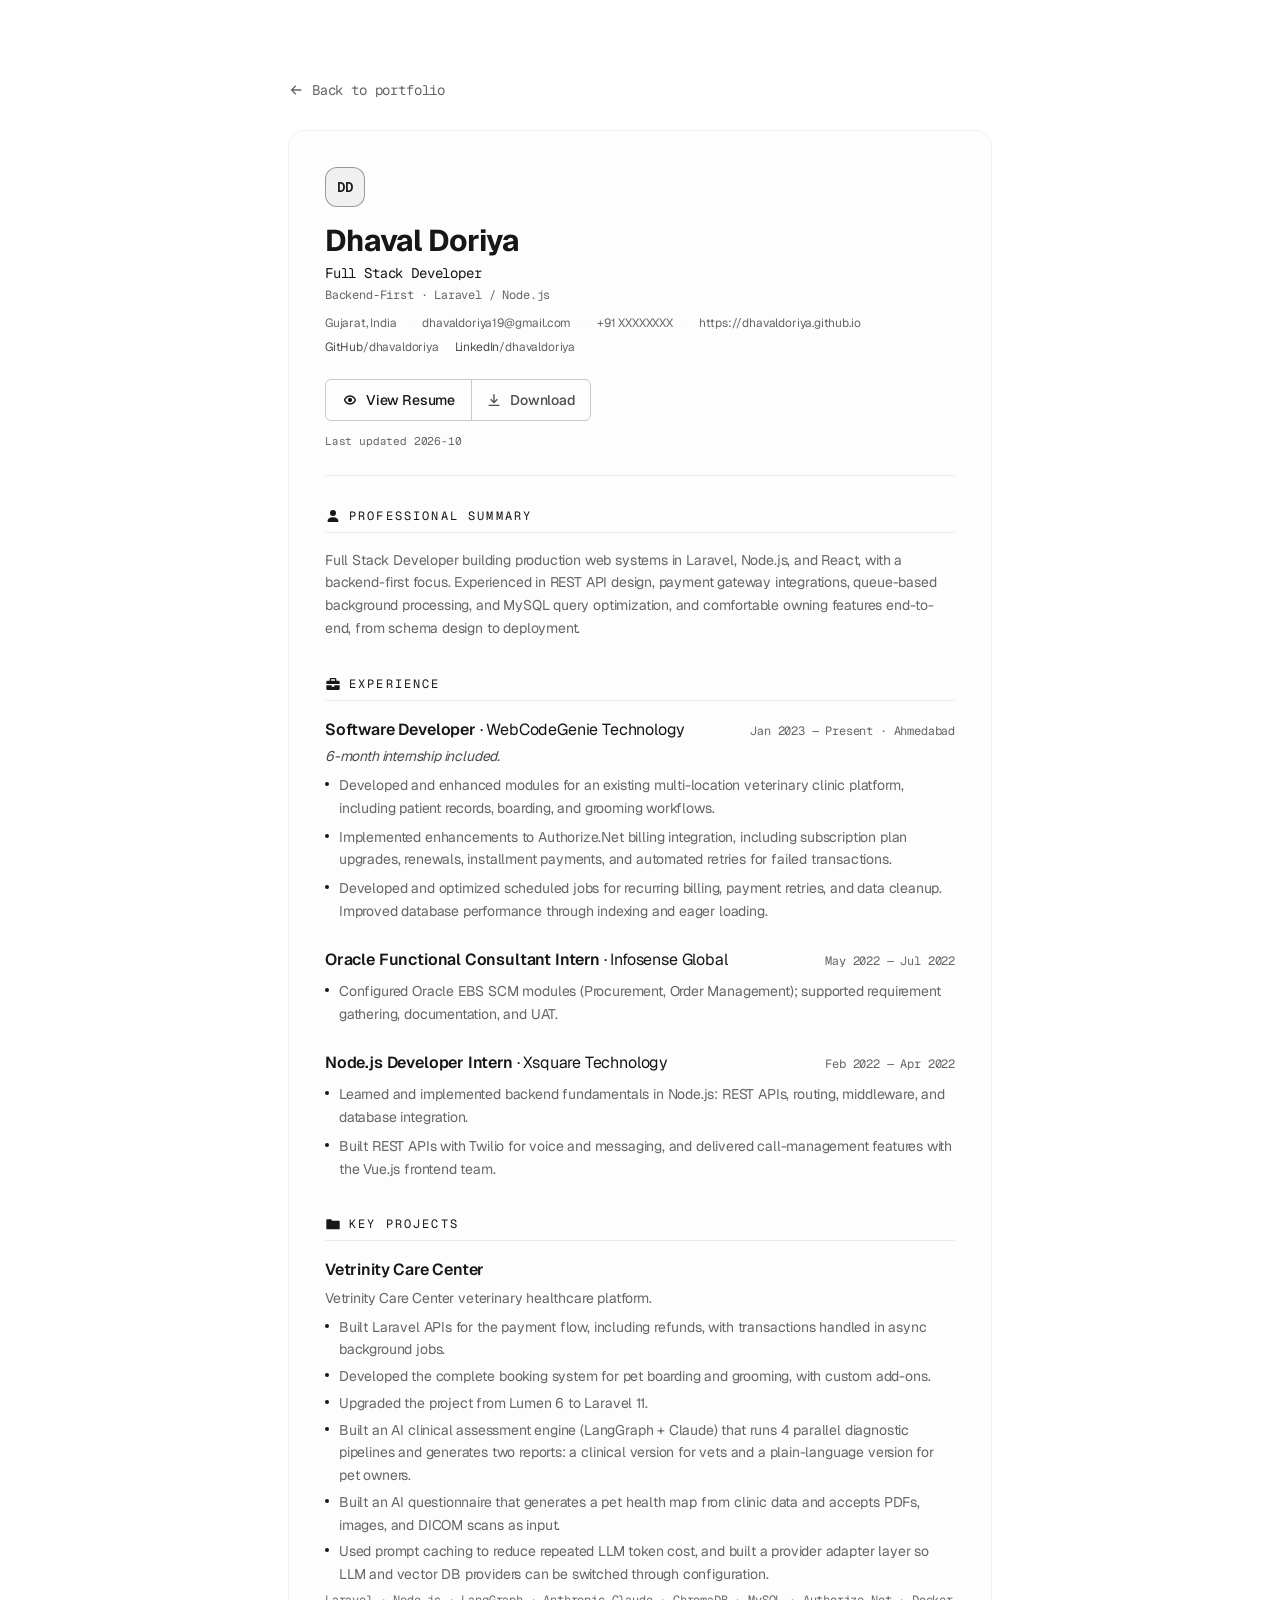
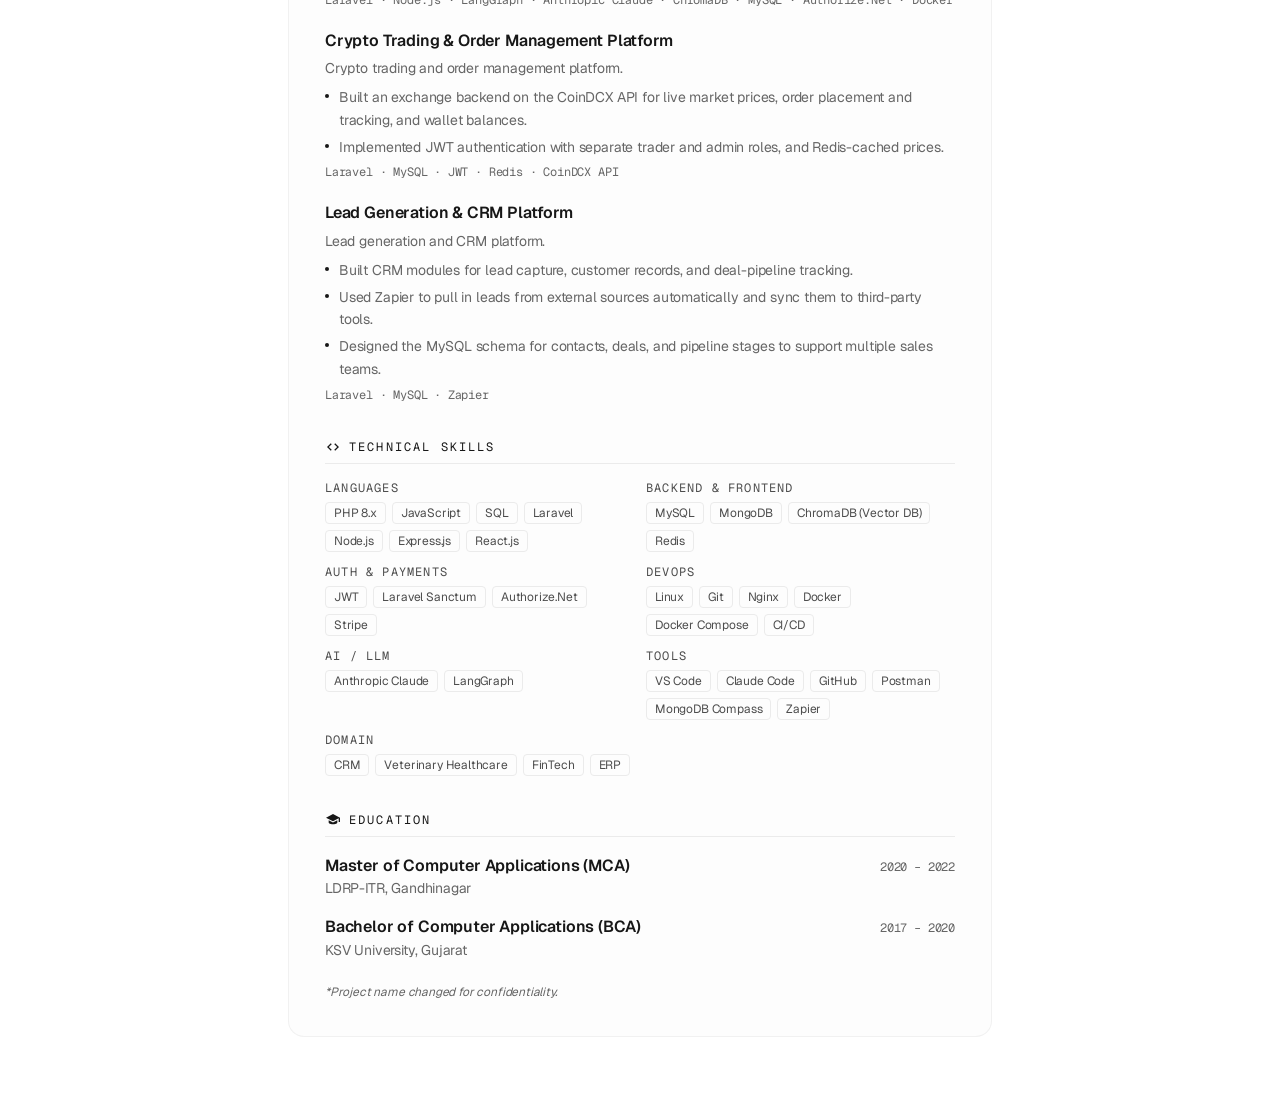
==== commit 334f2b2f: "Refactor code structure for improved readability and maintainability" ====
--- a/resume/index.html
+++ b/resume/index.html
@@ -1,8 +1,8 @@
-<!DOCTYPE html><html lang="en"><head><meta charset="utf-8"><meta name="viewport" content="width=device-width, initial-scale=1"><meta name="generator" content="Astro v7.3.4"><title>Resume — Dhaval Doriya</title><meta name="description" content="Dhaval Doriya — Full Stack Developer. Full Stack Developer with 3.5+ years building production web systems in Laravel, Node.js, and React, with a backend-first focus. Experienced"><meta name="theme-color" content="#0a192f"><link rel="canonical" href="https://dhavaldoriya.github.io/resume/"><link rel="icon" href="/favicon.svg"><link rel="apple-touch-icon" href="/favicon.svg"><script>
+<!DOCTYPE html><html lang="en"><head><meta charset="utf-8"><meta name="viewport" content="width=device-width, initial-scale=1"><meta name="generator" content="Astro v7.3.4"><title>Resume — Dhaval Doriya</title><meta name="description" content="Dhaval Doriya — Full Stack Developer. Full Stack Developer building production web systems in Laravel, Node.js, and React, with a backend-first focus. Experienced in REST API des"><meta name="theme-color" content="#000000"><link rel="canonical" href="https://dhavaldoriya.github.io/resume/"><link rel="icon" href="/favicon.svg"><link rel="apple-touch-icon" href="/favicon.svg"><script>
 			(() => {
 				const stored = localStorage.getItem("portfolio-theme");
 				const theme = stored === "light" || stored === "dark" ? stored : (matchMedia("(prefers-color-scheme: light)").matches ? "light" : "dark");
 				document.documentElement.dataset.theme = theme;
 			})();
-		</script><meta property="og:type" content="website"><meta property="og:title" content="Resume — Dhaval Doriya"><meta property="og:description" content="Dhaval Doriya — Full Stack Developer. Full Stack Developer with 3.5+ years building production web systems in Laravel, Node.js, and React, with a backend-first focus. Experienced"><meta property="og:url" content="https://dhavaldoriya.github.io/resume/"><meta name="twitter:card" content="summary"><meta name="twitter:title" content="Resume — Dhaval Doriya"><meta name="twitter:description" content="Dhaval Doriya — Full Stack Developer. Full Stack Developer with 3.5+ years building production web systems in Laravel, Node.js, and React, with a backend-first focus. Experienced"><link rel="preconnect" href="https://fonts.googleapis.com"><link rel="preconnect" href="https://fonts.gstatic.com" crossorigin><link rel="stylesheet" href="https://fonts.googleapis.com/css2?family=Inter:wght@400;500;600;700&family=JetBrains+Mono:wght@400;500&display=swap"><script type="application/ld+json">{"@context":"https://schema.org","@type":"Person","name":"Dhaval Doriya","jobTitle":"Full Stack Developer","description":"Full Stack Developer with 3.5+ years building production systems with Laravel, Node.js, React, and MySQL.","url":"https://dhavaldoriya.github.io/resume/","email":"mailto:dhavaldoriya19@gmail.com","address":{"@type":"PostalAddress","addressLocality":"Gujarat, India"},"sameAs":["https://github.com/dhavaldoriya","https://linkedin.com/in/dhavaldoriya"]}</script><link rel="stylesheet" href="/_astro/Icon.C-2xqEST.css"><style>.skill-chip[data-astro-cid-pfblnpjd]:hover{color:var(--tag-color,var(--color-accent));border-color:var(--tag-color,var(--color-accent))}
-</style></head><body class="antialiased"><a href="#main" class="sr-only focus:not-sr-only focus:fixed focus:left-4 focus:top-4 focus:z-50 focus:rounded-md focus:bg-accent focus:px-4 focus:py-2 focus:font-mono focus:text-sm focus:text-navy">Skip to content</a><div class="pointer-events-none fixed inset-0 -z-10 overflow-hidden" aria-hidden="true"><div class="bg-blob absolute -left-32 -top-32 h-[28rem] w-[28rem] rounded-full opacity-[0.16] blur-[110px]" style="background:radial-gradient(circle, var(--color-accent), transparent 68%)"></div><div class="bg-blob absolute -right-40 top-1/2 h-[32rem] w-[32rem] rounded-full opacity-[0.12] blur-[120px]" style="background:radial-gradient(circle,#5468ff,transparent 68%); animation-delay:-8s"></div><div data-spotlight class="absolute inset-0 hidden opacity-0 transition-opacity duration-500 lg:block" style="background:radial-gradient(600px circle at var(--x,50%) var(--y,50%), rgba(100,255,218,0.05), transparent 45%)"></div></div><div class="mx-auto max-w-3xl px-5 py-12 sm:px-8 lg:py-20 print:max-w-none print:p-0"><a href="/" class="group inline-flex items-center gap-2 font-mono text-sm text-slate transition-colors duration-300 hover:text-accent print:hidden"><svg class="h-4 w-4 rotate-180 transition-transform duration-300 group-hover:-translate-x-1" viewBox="0 0 24 24" fill="currentColor" aria-hidden="true" focusable="false"><path d="M4 11h12.2l-4.6-4.6L13 5l7 7-7 7-1.4-1.4 4.6-4.6H4v-2Z"></path></svg>Back to portfolio</a><article class="mt-6 rounded-2xl border border-navy-lightest/70 bg-navy-light/40 p-6 sm:p-9 print:mt-0 print:rounded-none print:border-0 print:bg-white print:p-0 print:text-black"><header class="stagger-in border-b border-navy-lightest pb-6 print:border-black/30 print:pb-3"><span class="inline-flex items-center gap-2.5 mb-4 print:hidden"><span class="h-10 w-10 text-sm rounded-xl inline-flex shrink-0 items-center justify-center border border-accent/40 bg-accent-dim font-mono font-semibold tracking-tight text-accent transition-all duration-300 hover:-translate-y-0.5 hover:border-accent" aria-label="Dhaval Doriya" role="img">DD</span></span><h1 class="text-2xl font-bold tracking-tight text-slate-lightest sm:text-3xl print:text-black">Dhaval Doriya</h1><p class="mt-1 font-mono text-sm text-accent print:text-black">Full Stack Developer</p><p class="mt-1 font-mono text-xs text-slate print:text-black/70">Backend-First · Laravel / Node.js</p><p class="mt-3 flex flex-wrap gap-x-3 gap-y-1 text-xs text-slate print:text-black/80"><span>Gujarat, India</span><span><span class="mr-3 text-navy-lightest print:text-black/30">·</span><a href="mailto:dhavaldoriya19@gmail.com" class="link-underline">dhavaldoriya19@gmail.com</a></span><span><span class="mr-3 text-navy-lightest print:text-black/30">·</span>+91 XXXXXXXX</span><span><span class="mr-3 text-navy-lightest print:text-black/30">·</span>https://dhavaldoriya.github.io</span></p><p class="mt-2 flex flex-wrap gap-x-4 gap-y-1 text-xs"><a href="https://github.com/dhavaldoriya" target="_blank" rel="noopener" class="link-underline text-slate-light transition-colors duration-300 hover:text-accent print:text-black/80">GitHub<span class="text-slate print:text-black/60">/dhavaldoriya</span></a><a href="https://linkedin.com/in/dhavaldoriya" target="_blank" rel="noopener" class="link-underline text-slate-light transition-colors duration-300 hover:text-accent print:text-black/80">LinkedIn<span class="text-slate print:text-black/60">/dhavaldoriya</span></a></p><div class="flex flex-wrap items-center gap-3 mt-6 print:hidden"><a href="https://drive.google.com/file/d/1uWQ2fSqWzHckI2Xm_J_2LoEQKrt-Y06p/view?usp=sharing" target="_blank" rel="noopener" class="group inline-flex items-center gap-2 rounded-md border border-accent px-4 py-2.5 font-mono text-sm text-accent transition-all duration-300 hover:-translate-y-0.5 hover:bg-accent-dim"><svg class="h-4 w-4" viewBox="0 0 24 24" fill="currentColor" aria-hidden="true" focusable="false"><path d="M12 5c5 0 9 4.5 9 7s-4 7-9 7-9-4.5-9-7 4-7 9-7Zm0 2c-3.6 0-6.6 3.2-7 5 .4 1.8 3.4 5 7 5s6.6-3.2 7-5c-.4-1.8-3.4-5-7-5Zm0 1.8a3.2 3.2 0 1 1 0 6.4 3.2 3.2 0 0 1 0-6.4Z"></path></svg>View PDF</a><a href="https://drive.google.com/uc?export=download&amp;id=1uWQ2fSqWzHckI2Xm_J_2LoEQKrt-Y06p" target="_blank" rel="noopener" class="group inline-flex items-center gap-2 rounded-md border border-navy-lightest px-4 py-2.5 font-mono text-sm text-slate-light transition-all duration-300 hover:-translate-y-0.5 hover:border-accent hover:text-accent"><svg class="h-4 w-4 transition-transform duration-300 group-hover:translate-y-0.5" viewBox="0 0 24 24" fill="currentColor" aria-hidden="true" focusable="false"><path d="M12 3a1 1 0 0 1 1 1v9.6l3.3-3.3 1.4 1.4-5.7 5.7-5.7-5.7 1.4-1.4L11 13.6V4a1 1 0 0 1 1-1ZM4 19h16v2H4v-2Z"></path></svg>Download PDF</a></div><p class="mt-3 font-mono text-[0.7rem] text-slate print:hidden">Last updated 2026-10</p></header><div class="mt-8 print:mt-4"><div class="space-y-9 print:space-y-5" data-astro-cid-pfblnpjd><section id="resume-summary" class="resume-section reveal"><h2 class="mb-4 flex items-center gap-2 border-b border-navy-lightest pb-2 font-mono text-xs uppercase tracking-[0.18em] text-accent print:border-black/30 print:text-black"><svg class="h-4 w-4 print:hidden" viewBox="0 0 24 24" fill="currentColor" aria-hidden="true" focusable="false"><path d="M12 3a4.5 4.5 0 1 1 0 9 4.5 4.5 0 0 1 0-9Zm0 11c4.42 0 8 2.24 8 5v2H4v-2c0-2.76 3.58-5 8-5Z"></path></svg>Professional Summary</h2><p class="text-sm leading-relaxed print:text-[11pt]" data-astro-cid-pfblnpjd>Full Stack Developer with 3.5+ years building production web systems in Laravel, Node.js, and React, with a backend-first focus. Experienced in REST API design, payment gateway integrations, queue-based background processing, and MySQL query optimization, and comfortable owning features end-to-end, from schema design to deployment.</p></section><section id="resume-work" class="resume-section reveal"><h2 class="mb-4 flex items-center gap-2 border-b border-navy-lightest pb-2 font-mono text-xs uppercase tracking-[0.18em] text-accent print:border-black/30 print:text-black"><svg class="h-4 w-4 print:hidden" viewBox="0 0 24 24" fill="currentColor" aria-hidden="true" focusable="false"><path d="M9 3h6a2 2 0 0 1 2 2v2h3a2 2 0 0 1 2 2v3H2V9a2 2 0 0 1 2-2h3V5a2 2 0 0 1 2-2Zm0 4h6V5H9v2ZM2 14h8v2h4v-2h8v5a2 2 0 0 1-2 2H4a2 2 0 0 1-2-2v-5Z"></path></svg>Experience</h2><ol class="space-y-6 print:space-y-4" data-astro-cid-pfblnpjd><li class="print:break-inside-avoid" data-astro-cid-pfblnpjd><div class="flex flex-col gap-0.5 sm:flex-row sm:items-baseline sm:justify-between sm:gap-4" data-astro-cid-pfblnpjd><h3 class="font-semibold text-slate-lightest print:text-black" data-astro-cid-pfblnpjd>Software Developer<span class="font-normal text-accent print:text-black" data-astro-cid-pfblnpjd> · <a href="https://webcodegenie.com" target="_blank" rel="noopener" class="link-underline" data-astro-cid-pfblnpjd>WebCodeGenie Technology</a></span></h3><p class="shrink-0 font-mono text-xs text-slate print:text-black/70" data-astro-cid-pfblnpjd>Jan 2023 — Present<span class="hidden sm:inline" data-astro-cid-pfblnpjd> · Ahmedabad</span></p></div><p class="mt-1 text-sm italic text-slate-light print:text-black/80" data-astro-cid-pfblnpjd>6-month internship included.</p><ul class="mt-2 space-y-1.5" data-astro-cid-pfblnpjd><li class="flex gap-2.5 text-sm leading-relaxed" data-astro-cid-pfblnpjd><span class="mt-[0.5rem] h-1 w-1 shrink-0 rounded-full bg-accent print:bg-black" data-astro-cid-pfblnpjd></span><span data-astro-cid-pfblnpjd>Developed and enhanced modules for an existing multi-location veterinary clinic platform, including patient records, boarding, and grooming workflows.</span></li><li class="flex gap-2.5 text-sm leading-relaxed" data-astro-cid-pfblnpjd><span class="mt-[0.5rem] h-1 w-1 shrink-0 rounded-full bg-accent print:bg-black" data-astro-cid-pfblnpjd></span><span data-astro-cid-pfblnpjd>Implemented enhancements to Authorize.Net billing integration, including subscription plan upgrades, renewals, installment payments, and automated retries for failed transactions.</span></li><li class="flex gap-2.5 text-sm leading-relaxed" data-astro-cid-pfblnpjd><span class="mt-[0.5rem] h-1 w-1 shrink-0 rounded-full bg-accent print:bg-black" data-astro-cid-pfblnpjd></span><span data-astro-cid-pfblnpjd>Developed and optimized scheduled jobs for recurring billing, payment retries, and data cleanup. Improved database performance through indexing and eager loading.</span></li></ul></li><li class="print:break-inside-avoid" data-astro-cid-pfblnpjd><div class="flex flex-col gap-0.5 sm:flex-row sm:items-baseline sm:justify-between sm:gap-4" data-astro-cid-pfblnpjd><h3 class="font-semibold text-slate-lightest print:text-black" data-astro-cid-pfblnpjd>Oracle Functional Consultant Intern<span class="font-normal text-accent print:text-black" data-astro-cid-pfblnpjd> · Infosense Global</span></h3><p class="shrink-0 font-mono text-xs text-slate print:text-black/70" data-astro-cid-pfblnpjd>May 2022 — Jul 2022</p></div><ul class="mt-2 space-y-1.5" data-astro-cid-pfblnpjd><li class="flex gap-2.5 text-sm leading-relaxed" data-astro-cid-pfblnpjd><span class="mt-[0.5rem] h-1 w-1 shrink-0 rounded-full bg-accent print:bg-black" data-astro-cid-pfblnpjd></span><span data-astro-cid-pfblnpjd>Configured Oracle EBS SCM modules (Procurement, Order Management); supported requirement gathering, documentation, and UAT.</span></li></ul></li><li class="print:break-inside-avoid" data-astro-cid-pfblnpjd><div class="flex flex-col gap-0.5 sm:flex-row sm:items-baseline sm:justify-between sm:gap-4" data-astro-cid-pfblnpjd><h3 class="font-semibold text-slate-lightest print:text-black" data-astro-cid-pfblnpjd>Node.js Developer Intern<span class="font-normal text-accent print:text-black" data-astro-cid-pfblnpjd> · Xsquare Technology</span></h3><p class="shrink-0 font-mono text-xs text-slate print:text-black/70" data-astro-cid-pfblnpjd>Feb 2022 — Apr 2022</p></div><ul class="mt-2 space-y-1.5" data-astro-cid-pfblnpjd><li class="flex gap-2.5 text-sm leading-relaxed" data-astro-cid-pfblnpjd><span class="mt-[0.5rem] h-1 w-1 shrink-0 rounded-full bg-accent print:bg-black" data-astro-cid-pfblnpjd></span><span data-astro-cid-pfblnpjd>Learned and implemented backend fundamentals in Node.js: REST APIs, routing, middleware, and database integration.</span></li><li class="flex gap-2.5 text-sm leading-relaxed" data-astro-cid-pfblnpjd><span class="mt-[0.5rem] h-1 w-1 shrink-0 rounded-full bg-accent print:bg-black" data-astro-cid-pfblnpjd></span><span data-astro-cid-pfblnpjd>Built REST APIs with Twilio for voice and messaging, and delivered call-management features with the Vue.js frontend team.</span></li></ul></li></ol></section><section id="resume-projects" class="resume-section reveal"><h2 class="mb-4 flex items-center gap-2 border-b border-navy-lightest pb-2 font-mono text-xs uppercase tracking-[0.18em] text-accent print:border-black/30 print:text-black"><svg class="h-4 w-4 print:hidden" viewBox="0 0 24 24" fill="currentColor" aria-hidden="true" focusable="false"><path d="M3 5h6l2 2h10a1 1 0 0 1 1 1v11a1 1 0 0 1-1 1H3a1 1 0 0 1-1-1V6a1 1 0 0 1 1-1Z"></path></svg>Key Projects</h2><ol class="space-y-5 print:space-y-3" data-astro-cid-pfblnpjd><li class="print:break-inside-avoid" data-astro-cid-pfblnpjd><div class="flex flex-wrap items-baseline gap-x-2" data-astro-cid-pfblnpjd><h3 class="font-semibold text-slate-lightest print:text-black" data-astro-cid-pfblnpjd>Vetrinity Care Center</h3></div><p class="mt-1 text-sm leading-relaxed" data-astro-cid-pfblnpjd>Vetrinity Care Center veterinary healthcare platform.</p><ul class="mt-1.5 space-y-1" data-astro-cid-pfblnpjd><li class="flex gap-2.5 text-sm leading-relaxed" data-astro-cid-pfblnpjd><span class="mt-[0.5rem] h-1 w-1 shrink-0 rounded-full bg-accent print:bg-black" data-astro-cid-pfblnpjd></span><span data-astro-cid-pfblnpjd>Built Laravel APIs for the payment flow, including refunds, with transactions handled in async background jobs.</span></li><li class="flex gap-2.5 text-sm leading-relaxed" data-astro-cid-pfblnpjd><span class="mt-[0.5rem] h-1 w-1 shrink-0 rounded-full bg-accent print:bg-black" data-astro-cid-pfblnpjd></span><span data-astro-cid-pfblnpjd>Developed the complete booking system for pet boarding and grooming, with custom add-ons.</span></li><li class="flex gap-2.5 text-sm leading-relaxed" data-astro-cid-pfblnpjd><span class="mt-[0.5rem] h-1 w-1 shrink-0 rounded-full bg-accent print:bg-black" data-astro-cid-pfblnpjd></span><span data-astro-cid-pfblnpjd>Upgraded the project from Lumen 6 to Laravel 11.</span></li><li class="flex gap-2.5 text-sm leading-relaxed" data-astro-cid-pfblnpjd><span class="mt-[0.5rem] h-1 w-1 shrink-0 rounded-full bg-accent print:bg-black" data-astro-cid-pfblnpjd></span><span data-astro-cid-pfblnpjd>Built an AI clinical assessment engine (LangGraph + Claude) that runs 4 parallel diagnostic pipelines and generates two reports: a clinical version for vets and a plain-language version for pet owners.</span></li><li class="flex gap-2.5 text-sm leading-relaxed" data-astro-cid-pfblnpjd><span class="mt-[0.5rem] h-1 w-1 shrink-0 rounded-full bg-accent print:bg-black" data-astro-cid-pfblnpjd></span><span data-astro-cid-pfblnpjd>Built an AI questionnaire that generates a pet health map from clinic data and accepts PDFs, images, and DICOM scans as input.</span></li><li class="flex gap-2.5 text-sm leading-relaxed" data-astro-cid-pfblnpjd><span class="mt-[0.5rem] h-1 w-1 shrink-0 rounded-full bg-accent print:bg-black" data-astro-cid-pfblnpjd></span><span data-astro-cid-pfblnpjd>Used prompt caching to reduce repeated LLM token cost, and built a provider adapter layer so LLM and vector DB providers can be switched through configuration.</span></li></ul><p class="mt-1.5 font-mono text-xs text-slate print:text-black/70" data-astro-cid-pfblnpjd>Laravel · Node.js · LangGraph · Anthropic Claude · ChromaDB · MySQL · Authorize.Net · Docker</p></li><li class="print:break-inside-avoid" data-astro-cid-pfblnpjd><div class="flex flex-wrap items-baseline gap-x-2" data-astro-cid-pfblnpjd><h3 class="font-semibold text-slate-lightest print:text-black" data-astro-cid-pfblnpjd>Crypto Trading &amp; Order Management Platform</h3></div><p class="mt-1 text-sm leading-relaxed" data-astro-cid-pfblnpjd>Crypto trading and order management platform.</p><ul class="mt-1.5 space-y-1" data-astro-cid-pfblnpjd><li class="flex gap-2.5 text-sm leading-relaxed" data-astro-cid-pfblnpjd><span class="mt-[0.5rem] h-1 w-1 shrink-0 rounded-full bg-accent print:bg-black" data-astro-cid-pfblnpjd></span><span data-astro-cid-pfblnpjd>Built an exchange backend on the CoinDCX API for live market prices, order placement and tracking, and wallet balances.</span></li><li class="flex gap-2.5 text-sm leading-relaxed" data-astro-cid-pfblnpjd><span class="mt-[0.5rem] h-1 w-1 shrink-0 rounded-full bg-accent print:bg-black" data-astro-cid-pfblnpjd></span><span data-astro-cid-pfblnpjd>Implemented JWT authentication with separate trader and admin roles, and Redis-cached prices.</span></li></ul><p class="mt-1.5 font-mono text-xs text-slate print:text-black/70" data-astro-cid-pfblnpjd>Laravel · MySQL · JWT · Redis · CoinDCX API</p></li><li class="print:break-inside-avoid" data-astro-cid-pfblnpjd><div class="flex flex-wrap items-baseline gap-x-2" data-astro-cid-pfblnpjd><h3 class="font-semibold text-slate-lightest print:text-black" data-astro-cid-pfblnpjd>Lead Generation &amp; CRM Platform</h3></div><p class="mt-1 text-sm leading-relaxed" data-astro-cid-pfblnpjd>Lead generation and CRM platform.</p><ul class="mt-1.5 space-y-1" data-astro-cid-pfblnpjd><li class="flex gap-2.5 text-sm leading-relaxed" data-astro-cid-pfblnpjd><span class="mt-[0.5rem] h-1 w-1 shrink-0 rounded-full bg-accent print:bg-black" data-astro-cid-pfblnpjd></span><span data-astro-cid-pfblnpjd>Built CRM modules for lead capture, customer records, and deal-pipeline tracking.</span></li><li class="flex gap-2.5 text-sm leading-relaxed" data-astro-cid-pfblnpjd><span class="mt-[0.5rem] h-1 w-1 shrink-0 rounded-full bg-accent print:bg-black" data-astro-cid-pfblnpjd></span><span data-astro-cid-pfblnpjd>Used Zapier to pull in leads from external sources automatically and sync them to third-party tools.</span></li><li class="flex gap-2.5 text-sm leading-relaxed" data-astro-cid-pfblnpjd><span class="mt-[0.5rem] h-1 w-1 shrink-0 rounded-full bg-accent print:bg-black" data-astro-cid-pfblnpjd></span><span data-astro-cid-pfblnpjd>Designed the MySQL schema for contacts, deals, and pipeline stages to support multiple sales teams.</span></li></ul><p class="mt-1.5 font-mono text-xs text-slate print:text-black/70" data-astro-cid-pfblnpjd>Laravel · MySQL · Zapier</p></li></ol></section><section id="resume-skills" class="resume-section reveal"><h2 class="mb-4 flex items-center gap-2 border-b border-navy-lightest pb-2 font-mono text-xs uppercase tracking-[0.18em] text-accent print:border-black/30 print:text-black"><svg class="h-4 w-4 print:hidden" viewBox="0 0 24 24" fill="currentColor" aria-hidden="true" focusable="false"><path d="m8.7 6.3 1.4 1.4L5.8 12l4.3 4.3-1.4 1.4L3 12l5.7-5.7Zm6.6 0L21 12l-5.7 5.7-1.4-1.4L18.2 12l-4.3-4.3 1.4-1.4Z"></path></svg>Technical Skills</h2><dl class="grid grid-cols-1 gap-3 sm:grid-cols-2 print:grid-cols-2 print:gap-2" data-astro-cid-pfblnpjd><div class="print:break-inside-avoid" data-astro-cid-pfblnpjd><dt class="font-mono text-xs uppercase tracking-[0.1em] text-slate-light print:text-black" data-astro-cid-pfblnpjd>Languages</dt><dd class="mt-1.5 flex flex-wrap gap-1.5 print:mt-1" data-astro-cid-pfblnpjd><span class="skill-chip rounded border border-navy-lightest px-2 py-0.5 text-xs text-slate-light transition-colors duration-300 print:border-black/20 print:text-black" style="--tag-color:var(--color-accent)" data-astro-cid-pfblnpjd>PHP 8.x</span><span class="skill-chip rounded border border-navy-lightest px-2 py-0.5 text-xs text-slate-light transition-colors duration-300 print:border-black/20 print:text-black" style="--tag-color:var(--color-accent)" data-astro-cid-pfblnpjd>JavaScript</span><span class="skill-chip rounded border border-navy-lightest px-2 py-0.5 text-xs text-slate-light transition-colors duration-300 print:border-black/20 print:text-black" style="--tag-color:var(--color-accent)" data-astro-cid-pfblnpjd>SQL</span><span class="skill-chip rounded border border-navy-lightest px-2 py-0.5 text-xs text-slate-light transition-colors duration-300 print:border-black/20 print:text-black" style="--tag-color:#ff2d20" data-astro-cid-pfblnpjd>Laravel</span><span class="skill-chip rounded border border-navy-lightest px-2 py-0.5 text-xs text-slate-light transition-colors duration-300 print:border-black/20 print:text-black" style="--tag-color:#3c873a" data-astro-cid-pfblnpjd>Node.js</span><span class="skill-chip rounded border border-navy-lightest px-2 py-0.5 text-xs text-slate-light transition-colors duration-300 print:border-black/20 print:text-black" style="--tag-color:var(--color-accent)" data-astro-cid-pfblnpjd>Express.js</span><span class="skill-chip rounded border border-navy-lightest px-2 py-0.5 text-xs text-slate-light transition-colors duration-300 print:border-black/20 print:text-black" style="--tag-color:var(--color-accent)" data-astro-cid-pfblnpjd>React.js</span></dd></div><div class="print:break-inside-avoid" data-astro-cid-pfblnpjd><dt class="font-mono text-xs uppercase tracking-[0.1em] text-slate-light print:text-black" data-astro-cid-pfblnpjd>Backend &amp; Frontend</dt><dd class="mt-1.5 flex flex-wrap gap-1.5 print:mt-1" data-astro-cid-pfblnpjd><span class="skill-chip rounded border border-navy-lightest px-2 py-0.5 text-xs text-slate-light transition-colors duration-300 print:border-black/20 print:text-black" style="--tag-color:#00758f" data-astro-cid-pfblnpjd>MySQL</span><span class="skill-chip rounded border border-navy-lightest px-2 py-0.5 text-xs text-slate-light transition-colors duration-300 print:border-black/20 print:text-black" style="--tag-color:var(--color-accent)" data-astro-cid-pfblnpjd>MongoDB</span><span class="skill-chip rounded border border-navy-lightest px-2 py-0.5 text-xs text-slate-light transition-colors duration-300 print:border-black/20 print:text-black" style="--tag-color:var(--color-accent)" data-astro-cid-pfblnpjd>ChromaDB (Vector DB)</span><span class="skill-chip rounded border border-navy-lightest px-2 py-0.5 text-xs text-slate-light transition-colors duration-300 print:border-black/20 print:text-black" style="--tag-color:var(--color-accent)" data-astro-cid-pfblnpjd>Redis</span></dd></div><div class="print:break-inside-avoid" data-astro-cid-pfblnpjd><dt class="font-mono text-xs uppercase tracking-[0.1em] text-slate-light print:text-black" data-astro-cid-pfblnpjd>Auth &amp; Payments</dt><dd class="mt-1.5 flex flex-wrap gap-1.5 print:mt-1" data-astro-cid-pfblnpjd><span class="skill-chip rounded border border-navy-lightest px-2 py-0.5 text-xs text-slate-light transition-colors duration-300 print:border-black/20 print:text-black" style="--tag-color:var(--color-accent)" data-astro-cid-pfblnpjd>JWT</span><span class="skill-chip rounded border border-navy-lightest px-2 py-0.5 text-xs text-slate-light transition-colors duration-300 print:border-black/20 print:text-black" style="--tag-color:var(--color-accent)" data-astro-cid-pfblnpjd>Laravel Sanctum</span><span class="skill-chip rounded border border-navy-lightest px-2 py-0.5 text-xs text-slate-light transition-colors duration-300 print:border-black/20 print:text-black" style="--tag-color:var(--color-accent)" data-astro-cid-pfblnpjd>Authorize.Net</span><span class="skill-chip rounded border border-navy-lightest px-2 py-0.5 text-xs text-slate-light transition-colors duration-300 print:border-black/20 print:text-black" style="--tag-color:var(--color-accent)" data-astro-cid-pfblnpjd>Stripe</span></dd></div><div class="print:break-inside-avoid" data-astro-cid-pfblnpjd><dt class="font-mono text-xs uppercase tracking-[0.1em] text-slate-light print:text-black" data-astro-cid-pfblnpjd>DevOps</dt><dd class="mt-1.5 flex flex-wrap gap-1.5 print:mt-1" data-astro-cid-pfblnpjd><span class="skill-chip rounded border border-navy-lightest px-2 py-0.5 text-xs text-slate-light transition-colors duration-300 print:border-black/20 print:text-black" style="--tag-color:var(--color-accent)" data-astro-cid-pfblnpjd>Linux</span><span class="skill-chip rounded border border-navy-lightest px-2 py-0.5 text-xs text-slate-light transition-colors duration-300 print:border-black/20 print:text-black" style="--tag-color:var(--color-accent)" data-astro-cid-pfblnpjd>Git</span><span class="skill-chip rounded border border-navy-lightest px-2 py-0.5 text-xs text-slate-light transition-colors duration-300 print:border-black/20 print:text-black" style="--tag-color:var(--color-accent)" data-astro-cid-pfblnpjd>Nginx</span><span class="skill-chip rounded border border-navy-lightest px-2 py-0.5 text-xs text-slate-light transition-colors duration-300 print:border-black/20 print:text-black" style="--tag-color:var(--color-accent)" data-astro-cid-pfblnpjd>Docker</span><span class="skill-chip rounded border border-navy-lightest px-2 py-0.5 text-xs text-slate-light transition-colors duration-300 print:border-black/20 print:text-black" style="--tag-color:var(--color-accent)" data-astro-cid-pfblnpjd>Docker Compose</span><span class="skill-chip rounded border border-navy-lightest px-2 py-0.5 text-xs text-slate-light transition-colors duration-300 print:border-black/20 print:text-black" style="--tag-color:var(--color-accent)" data-astro-cid-pfblnpjd>CI/CD</span></dd></div><div class="print:break-inside-avoid" data-astro-cid-pfblnpjd><dt class="font-mono text-xs uppercase tracking-[0.1em] text-slate-light print:text-black" data-astro-cid-pfblnpjd>AI / LLM</dt><dd class="mt-1.5 flex flex-wrap gap-1.5 print:mt-1" data-astro-cid-pfblnpjd><span class="skill-chip rounded border border-navy-lightest px-2 py-0.5 text-xs text-slate-light transition-colors duration-300 print:border-black/20 print:text-black" style="--tag-color:var(--color-accent)" data-astro-cid-pfblnpjd>Anthropic Claude</span><span class="skill-chip rounded border border-navy-lightest px-2 py-0.5 text-xs text-slate-light transition-colors duration-300 print:border-black/20 print:text-black" style="--tag-color:var(--color-accent)" data-astro-cid-pfblnpjd>LangGraph</span></dd></div><div class="print:break-inside-avoid" data-astro-cid-pfblnpjd><dt class="font-mono text-xs uppercase tracking-[0.1em] text-slate-light print:text-black" data-astro-cid-pfblnpjd>Tools</dt><dd class="mt-1.5 flex flex-wrap gap-1.5 print:mt-1" data-astro-cid-pfblnpjd><span class="skill-chip rounded border border-navy-lightest px-2 py-0.5 text-xs text-slate-light transition-colors duration-300 print:border-black/20 print:text-black" style="--tag-color:var(--color-accent)" data-astro-cid-pfblnpjd>VS Code</span><span class="skill-chip rounded border border-navy-lightest px-2 py-0.5 text-xs text-slate-light transition-colors duration-300 print:border-black/20 print:text-black" style="--tag-color:var(--color-accent)" data-astro-cid-pfblnpjd>Claude Code</span><span class="skill-chip rounded border border-navy-lightest px-2 py-0.5 text-xs text-slate-light transition-colors duration-300 print:border-black/20 print:text-black" style="--tag-color:var(--color-accent)" data-astro-cid-pfblnpjd>GitHub</span><span class="skill-chip rounded border border-navy-lightest px-2 py-0.5 text-xs text-slate-light transition-colors duration-300 print:border-black/20 print:text-black" style="--tag-color:var(--color-accent)" data-astro-cid-pfblnpjd>Postman</span><span class="skill-chip rounded border border-navy-lightest px-2 py-0.5 text-xs text-slate-light transition-colors duration-300 print:border-black/20 print:text-black" style="--tag-color:var(--color-accent)" data-astro-cid-pfblnpjd>MongoDB Compass</span><span class="skill-chip rounded border border-navy-lightest px-2 py-0.5 text-xs text-slate-light transition-colors duration-300 print:border-black/20 print:text-black" style="--tag-color:var(--color-accent)" data-astro-cid-pfblnpjd>Zapier</span></dd></div><div class="print:break-inside-avoid" data-astro-cid-pfblnpjd><dt class="font-mono text-xs uppercase tracking-[0.1em] text-slate-light print:text-black" data-astro-cid-pfblnpjd>Domain</dt><dd class="mt-1.5 flex flex-wrap gap-1.5 print:mt-1" data-astro-cid-pfblnpjd><span class="skill-chip rounded border border-navy-lightest px-2 py-0.5 text-xs text-slate-light transition-colors duration-300 print:border-black/20 print:text-black" style="--tag-color:var(--color-accent)" data-astro-cid-pfblnpjd>CRM</span><span class="skill-chip rounded border border-navy-lightest px-2 py-0.5 text-xs text-slate-light transition-colors duration-300 print:border-black/20 print:text-black" style="--tag-color:var(--color-accent)" data-astro-cid-pfblnpjd>Veterinary Healthcare</span><span class="skill-chip rounded border border-navy-lightest px-2 py-0.5 text-xs text-slate-light transition-colors duration-300 print:border-black/20 print:text-black" style="--tag-color:var(--color-accent)" data-astro-cid-pfblnpjd>FinTech</span><span class="skill-chip rounded border border-navy-lightest px-2 py-0.5 text-xs text-slate-light transition-colors duration-300 print:border-black/20 print:text-black" style="--tag-color:var(--color-accent)" data-astro-cid-pfblnpjd>ERP</span></dd></div></dl></section><section id="resume-education" class="resume-section reveal"><h2 class="mb-4 flex items-center gap-2 border-b border-navy-lightest pb-2 font-mono text-xs uppercase tracking-[0.18em] text-accent print:border-black/30 print:text-black"><svg class="h-4 w-4 print:hidden" viewBox="0 0 24 24" fill="currentColor" aria-hidden="true" focusable="false"><path d="M12 3 1.5 8.5 12 14l8.5-4.45V15h2V8.5L12 3ZM5.5 12.2v3.6c0 .38.2.73.54.92C7.5 17.6 9.66 18.5 12 18.5s4.5-.9 5.96-1.78c.33-.2.54-.54.54-.92v-3.6L12 15.6l-6.5-3.4Z"></path></svg>Education</h2><ol class="space-y-4 print:space-y-2" data-astro-cid-pfblnpjd><li class="print:break-inside-avoid" data-astro-cid-pfblnpjd><div class="flex flex-col gap-0.5 sm:flex-row sm:items-baseline sm:justify-between sm:gap-4" data-astro-cid-pfblnpjd><h3 class="font-semibold text-slate-lightest print:text-black" data-astro-cid-pfblnpjd>Master of Computer Applications (MCA)</h3><p class="shrink-0 font-mono text-xs text-slate print:text-black/70" data-astro-cid-pfblnpjd>2020 – 2022</p></div><p class="text-sm" data-astro-cid-pfblnpjd>LDRP-ITR, Gandhinagar</p></li><li class="print:break-inside-avoid" data-astro-cid-pfblnpjd><div class="flex flex-col gap-0.5 sm:flex-row sm:items-baseline sm:justify-between sm:gap-4" data-astro-cid-pfblnpjd><h3 class="font-semibold text-slate-lightest print:text-black" data-astro-cid-pfblnpjd>Bachelor of Computer Applications (BCA)</h3><p class="shrink-0 font-mono text-xs text-slate print:text-black/70" data-astro-cid-pfblnpjd>2017 – 2020</p></div><p class="text-sm" data-astro-cid-pfblnpjd>KSV University, Gujarat</p></li></ol></section></div></div><p class="mt-6 break-inside-avoid text-xs italic text-slate print:mt-3 print:text-black/70">*Project name changed for confidentiality.</p><p class="mt-10 hidden text-xs text-black/60 print:block">References available on request.</p></article></div><div data-resume-modal class="fixed inset-0 z-50 hidden items-center justify-center bg-navy/85 p-3 backdrop-blur-sm sm:p-6" role="dialog" aria-modal="true" aria-label="Dhaval Doriya — resume PDF"><div data-resume-panel class="flex h-full w-full max-w-4xl scale-95 flex-col overflow-hidden rounded-xl border border-navy-lightest bg-navy-light opacity-0 shadow-2xl transition-all duration-300 sm:h-[90vh]"><header class="flex items-center justify-between gap-3 border-b border-navy-lightest px-4 py-3 sm:px-5"><div class="min-w-0"><p class="truncate text-sm font-medium text-slate-lightest sm:text-base">Resume (PDF)</p><p class="font-mono text-xs text-slate">Updated 2026-10</p></div><div class="flex shrink-0 items-center gap-2"><a href="https://drive.google.com/uc?export=download&amp;id=1uWQ2fSqWzHckI2Xm_J_2LoEQKrt-Y06p" target="_blank" rel="noopener" class="inline-flex items-center gap-2 rounded-md border border-accent px-3 py-1.5 font-mono text-xs text-accent transition-colors duration-300 hover:bg-accent-dim"><svg class="h-3.5 w-3.5" viewBox="0 0 24 24" fill="currentColor" aria-hidden="true" focusable="false"><path d="M12 3a1 1 0 0 1 1 1v9.6l3.3-3.3 1.4 1.4-5.7 5.7-5.7-5.7 1.4-1.4L11 13.6V4a1 1 0 0 1 1-1ZM4 19h16v2H4v-2Z"></path></svg><span class="hidden sm:inline">Download</span></a><button type="button" data-resume-close aria-label="Close resume preview" class="rounded-md p-1.5 text-slate transition-colors duration-300 hover:bg-navy-lightest hover:text-accent"><svg class="h-5 w-5" viewBox="0 0 24 24" fill="currentColor" aria-hidden="true" focusable="false"><path d="m12 10.6 5-5 1.4 1.4-5 5 5 5-1.4 1.4-5-5-5 5L5.6 17l5-5-5-5L7 5.6l5 5Z"></path></svg></button></div></header><div data-resume-loading class="flex flex-1 items-center justify-center px-6 text-center font-mono text-xs text-slate">Loading resume PDF…</div><iframe data-resume-frame data-src="https://drive.google.com/file/d/1uWQ2fSqWzHckI2Xm_J_2LoEQKrt-Y06p/preview" title="Dhaval Doriya resume preview" loading="lazy" class="hidden w-full flex-1 border-0 bg-navy"></iframe><div data-resume-fallback class="hidden flex-1 items-center justify-center bg-navy-light px-5 py-10 sm:px-8"><div class="w-full max-w-md rounded-2xl border border-navy-lightest bg-navy p-6 text-center shadow-xl sm:p-8"><div class="mx-auto flex h-12 w-12 items-center justify-center rounded-full border border-accent/40 bg-accent-dim text-accent"><svg class="h-6 w-6" viewBox="0 0 24 24" fill="currentColor" aria-hidden="true" focusable="false"><path d="M6 2h8l6 6v14H6a2 2 0 0 1-2-2V4a2 2 0 0 1 2-2Zm7 2v5h5l-5-5ZM8 12h8v2H8v-2Zm0 4h8v2H8v-2Z"></path></svg></div><h2 class="mt-4 text-base font-semibold text-slate-lightest">Resume preview unavailable</h2><p class="mx-auto mt-2 max-w-sm text-sm leading-relaxed text-slate">The external resume PDF could not be loaded. You can contact Dhaval directly or try the download link above.</p><a href="mailto:dhavaldoriya19@gmail.com" class="mt-5 inline-flex min-h-10 items-center gap-2 rounded-md bg-accent px-4 py-2 font-mono text-xs font-semibold text-navy transition-colors hover:bg-accent/90"><svg class="h-3.5 w-3.5" viewBox="0 0 24 24" fill="currentColor" aria-hidden="true" focusable="false"><path d="M3 5h18a1 1 0 0 1 1 1v12a1 1 0 0 1-1 1H3a1 1 0 0 1-1-1V6a1 1 0 0 1 1-1Zm1.4 2L12 12.3 19.6 7H4.4Z"></path></svg> Email Dhaval Doriya</a></div></div></div></div><script type="module" src="/_astro/PageScripts.astro_astro_type_script_index_0_lang.C3FI3mro.js"></script></body></html>+		</script><meta property="og:type" content="website"><meta property="og:title" content="Resume — Dhaval Doriya"><meta property="og:description" content="Dhaval Doriya — Full Stack Developer. Full Stack Developer building production web systems in Laravel, Node.js, and React, with a backend-first focus. Experienced in REST API des"><meta property="og:url" content="https://dhavaldoriya.github.io/resume/"><meta name="twitter:card" content="summary"><meta name="twitter:title" content="Resume — Dhaval Doriya"><meta name="twitter:description" content="Dhaval Doriya — Full Stack Developer. Full Stack Developer building production web systems in Laravel, Node.js, and React, with a backend-first focus. Experienced in REST API des"><link rel="preconnect" href="https://fonts.googleapis.com"><link rel="preconnect" href="https://fonts.gstatic.com" crossorigin><link rel="stylesheet" href="https://fonts.googleapis.com/css2?family=Geist:wght@400;500;600&family=Geist+Mono:wght@400;500&display=swap"><script type="application/ld+json">{"@context":"https://schema.org","@type":"Person","name":"Dhaval Doriya","jobTitle":"Full Stack Developer","description":"Full Stack Developer building production systems with Laravel, Node.js, React, and MySQL.","url":"https://dhavaldoriya.github.io/resume/","email":"mailto:dhavaldoriya19@gmail.com","address":{"@type":"PostalAddress","addressLocality":"Gujarat, India"},"sameAs":["https://github.com/dhavaldoriya","https://linkedin.com/in/dhavaldoriya"]}</script><link rel="stylesheet" href="/_astro/Icon.Bn56RHgH.css"><style>.skill-chip[data-astro-cid-pfblnpjd]:hover{color:var(--tag-color,var(--color-accent));border-color:var(--tag-color,var(--color-accent))}
+</style></head><body class="antialiased"><a href="#main" class="sr-only focus:not-sr-only focus:fixed focus:left-4 focus:top-4 focus:z-50 focus:rounded-md focus:bg-ink focus:px-4 focus:py-2 focus:text-sm focus:text-canvas">Skip to content</a><div class="mx-auto max-w-3xl px-5 py-12 sm:px-8 lg:py-20 print:max-w-none print:p-0"><a href="/" class="group inline-flex items-center gap-2 font-mono text-sm text-muted transition-colors duration-300 hover:text-accent print:hidden"><svg class="h-4 w-4 rotate-180 transition-transform duration-300 group-hover:-translate-x-1" viewBox="0 0 24 24" fill="currentColor" aria-hidden="true" focusable="false"><path d="M4 11h12.2l-4.6-4.6L13 5l7 7-7 7-1.4-1.4 4.6-4.6H4v-2Z"></path></svg>Back to portfolio</a><article class="mt-6 rounded-2xl border border-line/70 bg-surface/40 p-6 sm:p-9 print:mt-0 print:rounded-none print:border-0 print:bg-white print:p-0 print:text-black"><header class="stagger-in border-b border-line pb-6 print:border-black/30 print:pb-3"><span class="inline-flex items-center gap-2.5 mb-4 print:hidden"><span class="h-10 w-10 text-sm rounded-xl inline-flex shrink-0 items-center justify-center border border-accent/40 bg-accent-dim font-mono font-semibold tracking-tight text-accent transition-colors duration-200 hover:border-accent" aria-label="Dhaval Doriya" role="img">DD</span></span><h1 class="text-2xl font-bold tracking-tight text-ink sm:text-3xl print:text-black">Dhaval Doriya</h1><p class="mt-1 font-mono text-sm text-accent print:text-black">Full Stack Developer</p><p class="mt-1 font-mono text-xs text-muted print:text-black/70">Backend-First · Laravel / Node.js</p><p class="mt-3 flex flex-wrap gap-x-3 gap-y-1 text-xs text-muted print:text-black/80"><span>Gujarat, India</span><span><span class="mr-3 text-line print:text-black/30">·</span><a href="mailto:dhavaldoriya19@gmail.com" class="link-underline">dhavaldoriya19@gmail.com</a></span><span><span class="mr-3 text-line print:text-black/30">·</span>+91 XXXXXXXX</span><span><span class="mr-3 text-line print:text-black/30">·</span>https://dhavaldoriya.github.io</span></p><p class="mt-2 flex flex-wrap gap-x-4 gap-y-1 text-xs"><a href="https://github.com/dhavaldoriya" target="_blank" rel="noopener" class="link-underline text-ink-soft transition-colors duration-300 hover:text-accent print:text-black/80">GitHub<span class="text-muted print:text-black/60">/dhavaldoriya</span></a><a href="https://linkedin.com/in/dhavaldoriya" target="_blank" rel="noopener" class="link-underline text-ink-soft transition-colors duration-300 hover:text-accent print:text-black/80">LinkedIn<span class="text-muted print:text-black/60">/dhavaldoriya</span></a></p><div class="inline-flex items-stretch overflow-hidden rounded-md border border-line-strong mt-6 print:hidden"><a href="https://drive.google.com/file/d/1uWQ2fSqWzHckI2Xm_J_2LoEQKrt-Y06p/view?usp=sharing" target="_blank" rel="noopener" class="inline-flex items-center gap-2 px-4 py-2.5 text-sm font-medium text-ink transition-colors duration-200 hover:bg-accent-dim"><svg class="h-4 w-4" viewBox="0 0 24 24" fill="currentColor" aria-hidden="true" focusable="false"><path d="M12 5c5 0 9 4.5 9 7s-4 7-9 7-9-4.5-9-7 4-7 9-7Zm0 2c-3.6 0-6.6 3.2-7 5 .4 1.8 3.4 5 7 5s6.6-3.2 7-5c-.4-1.8-3.4-5-7-5Zm0 1.8a3.2 3.2 0 1 1 0 6.4 3.2 3.2 0 0 1 0-6.4Z"></path></svg>View Resume</a><a href="https://drive.google.com/uc?export=download&amp;id=1uWQ2fSqWzHckI2Xm_J_2LoEQKrt-Y06p" target="_blank" rel="noopener" aria-label="Download resume" title="Download resume" class="group inline-flex items-center gap-2 border-l border-line-strong px-3.5 py-2.5 text-sm font-medium text-ink-soft transition-colors duration-200 hover:bg-accent-dim hover:text-ink"><svg class="h-4 w-4 transition-transform duration-300 group-hover:translate-y-0.5" viewBox="0 0 24 24" fill="currentColor" aria-hidden="true" focusable="false"><path d="M12 3a1 1 0 0 1 1 1v9.6l3.3-3.3 1.4 1.4-5.7 5.7-5.7-5.7 1.4-1.4L11 13.6V4a1 1 0 0 1 1-1ZM4 19h16v2H4v-2Z"></path></svg>Download</a></div><p class="mt-3 font-mono text-[0.7rem] text-muted print:hidden">Last updated 2026-10</p></header><div class="mt-8 print:mt-4"><div class="space-y-9 print:space-y-5" data-astro-cid-pfblnpjd><section id="resume-summary" class="resume-section reveal"><h2 class="mb-4 flex items-center gap-2 border-b border-line pb-2 font-mono text-xs uppercase tracking-[0.18em] text-accent print:border-black/30 print:text-black"><svg class="h-4 w-4 print:hidden" viewBox="0 0 24 24" fill="currentColor" aria-hidden="true" focusable="false"><path d="M12 3a4.5 4.5 0 1 1 0 9 4.5 4.5 0 0 1 0-9Zm0 11c4.42 0 8 2.24 8 5v2H4v-2c0-2.76 3.58-5 8-5Z"></path></svg>Professional Summary</h2><p class="text-sm leading-relaxed print:text-[11pt]" data-astro-cid-pfblnpjd>Full Stack Developer building production web systems in Laravel, Node.js, and React, with a backend-first focus. Experienced in REST API design, payment gateway integrations, queue-based background processing, and MySQL query optimization, and comfortable owning features end-to-end, from schema design to deployment.</p></section><section id="resume-work" class="resume-section reveal"><h2 class="mb-4 flex items-center gap-2 border-b border-line pb-2 font-mono text-xs uppercase tracking-[0.18em] text-accent print:border-black/30 print:text-black"><svg class="h-4 w-4 print:hidden" viewBox="0 0 24 24" fill="currentColor" aria-hidden="true" focusable="false"><path d="M9 3h6a2 2 0 0 1 2 2v2h3a2 2 0 0 1 2 2v3H2V9a2 2 0 0 1 2-2h3V5a2 2 0 0 1 2-2Zm0 4h6V5H9v2ZM2 14h8v2h4v-2h8v5a2 2 0 0 1-2 2H4a2 2 0 0 1-2-2v-5Z"></path></svg>Experience</h2><ol class="space-y-6 print:space-y-4" data-astro-cid-pfblnpjd><li class="print:break-inside-avoid" data-astro-cid-pfblnpjd><div class="flex flex-col gap-0.5 sm:flex-row sm:items-baseline sm:justify-between sm:gap-4" data-astro-cid-pfblnpjd><h3 class="font-semibold text-ink print:text-black" data-astro-cid-pfblnpjd>Software Developer<span class="font-normal text-accent print:text-black" data-astro-cid-pfblnpjd> · <a href="https://webcodegenie.com" target="_blank" rel="noopener" class="link-underline" data-astro-cid-pfblnpjd>WebCodeGenie Technology</a></span></h3><p class="shrink-0 font-mono text-xs text-muted print:text-black/70" data-astro-cid-pfblnpjd>Jan 2023 — Present<span class="hidden sm:inline" data-astro-cid-pfblnpjd> · Ahmedabad</span></p></div><p class="mt-1 text-sm italic text-ink-soft print:text-black/80" data-astro-cid-pfblnpjd>6-month internship included.</p><ul class="mt-2 space-y-1.5" data-astro-cid-pfblnpjd><li class="flex gap-2.5 text-sm leading-relaxed" data-astro-cid-pfblnpjd><span class="mt-[0.5rem] h-1 w-1 shrink-0 rounded-full bg-accent print:bg-black" data-astro-cid-pfblnpjd></span><span data-astro-cid-pfblnpjd>Developed and enhanced modules for an existing multi-location veterinary clinic platform, including patient records, boarding, and grooming workflows.</span></li><li class="flex gap-2.5 text-sm leading-relaxed" data-astro-cid-pfblnpjd><span class="mt-[0.5rem] h-1 w-1 shrink-0 rounded-full bg-accent print:bg-black" data-astro-cid-pfblnpjd></span><span data-astro-cid-pfblnpjd>Implemented enhancements to Authorize.Net billing integration, including subscription plan upgrades, renewals, installment payments, and automated retries for failed transactions.</span></li><li class="flex gap-2.5 text-sm leading-relaxed" data-astro-cid-pfblnpjd><span class="mt-[0.5rem] h-1 w-1 shrink-0 rounded-full bg-accent print:bg-black" data-astro-cid-pfblnpjd></span><span data-astro-cid-pfblnpjd>Developed and optimized scheduled jobs for recurring billing, payment retries, and data cleanup. Improved database performance through indexing and eager loading.</span></li></ul></li><li class="print:break-inside-avoid" data-astro-cid-pfblnpjd><div class="flex flex-col gap-0.5 sm:flex-row sm:items-baseline sm:justify-between sm:gap-4" data-astro-cid-pfblnpjd><h3 class="font-semibold text-ink print:text-black" data-astro-cid-pfblnpjd>Oracle Functional Consultant Intern<span class="font-normal text-accent print:text-black" data-astro-cid-pfblnpjd> · Infosense Global</span></h3><p class="shrink-0 font-mono text-xs text-muted print:text-black/70" data-astro-cid-pfblnpjd>May 2022 — Jul 2022</p></div><ul class="mt-2 space-y-1.5" data-astro-cid-pfblnpjd><li class="flex gap-2.5 text-sm leading-relaxed" data-astro-cid-pfblnpjd><span class="mt-[0.5rem] h-1 w-1 shrink-0 rounded-full bg-accent print:bg-black" data-astro-cid-pfblnpjd></span><span data-astro-cid-pfblnpjd>Configured Oracle EBS SCM modules (Procurement, Order Management); supported requirement gathering, documentation, and UAT.</span></li></ul></li><li class="print:break-inside-avoid" data-astro-cid-pfblnpjd><div class="flex flex-col gap-0.5 sm:flex-row sm:items-baseline sm:justify-between sm:gap-4" data-astro-cid-pfblnpjd><h3 class="font-semibold text-ink print:text-black" data-astro-cid-pfblnpjd>Node.js Developer Intern<span class="font-normal text-accent print:text-black" data-astro-cid-pfblnpjd> · Xsquare Technology</span></h3><p class="shrink-0 font-mono text-xs text-muted print:text-black/70" data-astro-cid-pfblnpjd>Feb 2022 — Apr 2022</p></div><ul class="mt-2 space-y-1.5" data-astro-cid-pfblnpjd><li class="flex gap-2.5 text-sm leading-relaxed" data-astro-cid-pfblnpjd><span class="mt-[0.5rem] h-1 w-1 shrink-0 rounded-full bg-accent print:bg-black" data-astro-cid-pfblnpjd></span><span data-astro-cid-pfblnpjd>Learned and implemented backend fundamentals in Node.js: REST APIs, routing, middleware, and database integration.</span></li><li class="flex gap-2.5 text-sm leading-relaxed" data-astro-cid-pfblnpjd><span class="mt-[0.5rem] h-1 w-1 shrink-0 rounded-full bg-accent print:bg-black" data-astro-cid-pfblnpjd></span><span data-astro-cid-pfblnpjd>Built REST APIs with Twilio for voice and messaging, and delivered call-management features with the Vue.js frontend team.</span></li></ul></li></ol></section><section id="resume-projects" class="resume-section reveal"><h2 class="mb-4 flex items-center gap-2 border-b border-line pb-2 font-mono text-xs uppercase tracking-[0.18em] text-accent print:border-black/30 print:text-black"><svg class="h-4 w-4 print:hidden" viewBox="0 0 24 24" fill="currentColor" aria-hidden="true" focusable="false"><path d="M3 5h6l2 2h10a1 1 0 0 1 1 1v11a1 1 0 0 1-1 1H3a1 1 0 0 1-1-1V6a1 1 0 0 1 1-1Z"></path></svg>Key Projects</h2><ol class="space-y-5 print:space-y-3" data-astro-cid-pfblnpjd><li class="print:break-inside-avoid" data-astro-cid-pfblnpjd><div class="flex flex-wrap items-baseline gap-x-2" data-astro-cid-pfblnpjd><h3 class="font-semibold text-ink print:text-black" data-astro-cid-pfblnpjd>Vetrinity Care Center</h3></div><p class="mt-1 text-sm leading-relaxed" data-astro-cid-pfblnpjd>Vetrinity Care Center veterinary healthcare platform.</p><ul class="mt-1.5 space-y-1" data-astro-cid-pfblnpjd><li class="flex gap-2.5 text-sm leading-relaxed" data-astro-cid-pfblnpjd><span class="mt-[0.5rem] h-1 w-1 shrink-0 rounded-full bg-accent print:bg-black" data-astro-cid-pfblnpjd></span><span data-astro-cid-pfblnpjd>Built Laravel APIs for the payment flow, including refunds, with transactions handled in async background jobs.</span></li><li class="flex gap-2.5 text-sm leading-relaxed" data-astro-cid-pfblnpjd><span class="mt-[0.5rem] h-1 w-1 shrink-0 rounded-full bg-accent print:bg-black" data-astro-cid-pfblnpjd></span><span data-astro-cid-pfblnpjd>Developed the complete booking system for pet boarding and grooming, with custom add-ons.</span></li><li class="flex gap-2.5 text-sm leading-relaxed" data-astro-cid-pfblnpjd><span class="mt-[0.5rem] h-1 w-1 shrink-0 rounded-full bg-accent print:bg-black" data-astro-cid-pfblnpjd></span><span data-astro-cid-pfblnpjd>Upgraded the project from Lumen 6 to Laravel 11.</span></li><li class="flex gap-2.5 text-sm leading-relaxed" data-astro-cid-pfblnpjd><span class="mt-[0.5rem] h-1 w-1 shrink-0 rounded-full bg-accent print:bg-black" data-astro-cid-pfblnpjd></span><span data-astro-cid-pfblnpjd>Built an AI clinical assessment engine (LangGraph + Claude) that runs 4 parallel diagnostic pipelines and generates two reports: a clinical version for vets and a plain-language version for pet owners.</span></li><li class="flex gap-2.5 text-sm leading-relaxed" data-astro-cid-pfblnpjd><span class="mt-[0.5rem] h-1 w-1 shrink-0 rounded-full bg-accent print:bg-black" data-astro-cid-pfblnpjd></span><span data-astro-cid-pfblnpjd>Built an AI questionnaire that generates a pet health map from clinic data and accepts PDFs, images, and DICOM scans as input.</span></li><li class="flex gap-2.5 text-sm leading-relaxed" data-astro-cid-pfblnpjd><span class="mt-[0.5rem] h-1 w-1 shrink-0 rounded-full bg-accent print:bg-black" data-astro-cid-pfblnpjd></span><span data-astro-cid-pfblnpjd>Used prompt caching to reduce repeated LLM token cost, and built a provider adapter layer so LLM and vector DB providers can be switched through configuration.</span></li></ul><p class="mt-1.5 font-mono text-xs text-muted print:text-black/70" data-astro-cid-pfblnpjd>Laravel · Node.js · LangGraph · Anthropic Claude · ChromaDB · MySQL · Authorize.Net · Docker</p></li><li class="print:break-inside-avoid" data-astro-cid-pfblnpjd><div class="flex flex-wrap items-baseline gap-x-2" data-astro-cid-pfblnpjd><h3 class="font-semibold text-ink print:text-black" data-astro-cid-pfblnpjd>Crypto Trading &amp; Order Management Platform</h3></div><p class="mt-1 text-sm leading-relaxed" data-astro-cid-pfblnpjd>Crypto trading and order management platform.</p><ul class="mt-1.5 space-y-1" data-astro-cid-pfblnpjd><li class="flex gap-2.5 text-sm leading-relaxed" data-astro-cid-pfblnpjd><span class="mt-[0.5rem] h-1 w-1 shrink-0 rounded-full bg-accent print:bg-black" data-astro-cid-pfblnpjd></span><span data-astro-cid-pfblnpjd>Built an exchange backend on the CoinDCX API for live market prices, order placement and tracking, and wallet balances.</span></li><li class="flex gap-2.5 text-sm leading-relaxed" data-astro-cid-pfblnpjd><span class="mt-[0.5rem] h-1 w-1 shrink-0 rounded-full bg-accent print:bg-black" data-astro-cid-pfblnpjd></span><span data-astro-cid-pfblnpjd>Implemented JWT authentication with separate trader and admin roles, and Redis-cached prices.</span></li></ul><p class="mt-1.5 font-mono text-xs text-muted print:text-black/70" data-astro-cid-pfblnpjd>Laravel · MySQL · JWT · Redis · CoinDCX API</p></li><li class="print:break-inside-avoid" data-astro-cid-pfblnpjd><div class="flex flex-wrap items-baseline gap-x-2" data-astro-cid-pfblnpjd><h3 class="font-semibold text-ink print:text-black" data-astro-cid-pfblnpjd>Lead Generation &amp; CRM Platform</h3></div><p class="mt-1 text-sm leading-relaxed" data-astro-cid-pfblnpjd>Lead generation and CRM platform.</p><ul class="mt-1.5 space-y-1" data-astro-cid-pfblnpjd><li class="flex gap-2.5 text-sm leading-relaxed" data-astro-cid-pfblnpjd><span class="mt-[0.5rem] h-1 w-1 shrink-0 rounded-full bg-accent print:bg-black" data-astro-cid-pfblnpjd></span><span data-astro-cid-pfblnpjd>Built CRM modules for lead capture, customer records, and deal-pipeline tracking.</span></li><li class="flex gap-2.5 text-sm leading-relaxed" data-astro-cid-pfblnpjd><span class="mt-[0.5rem] h-1 w-1 shrink-0 rounded-full bg-accent print:bg-black" data-astro-cid-pfblnpjd></span><span data-astro-cid-pfblnpjd>Used Zapier to pull in leads from external sources automatically and sync them to third-party tools.</span></li><li class="flex gap-2.5 text-sm leading-relaxed" data-astro-cid-pfblnpjd><span class="mt-[0.5rem] h-1 w-1 shrink-0 rounded-full bg-accent print:bg-black" data-astro-cid-pfblnpjd></span><span data-astro-cid-pfblnpjd>Designed the MySQL schema for contacts, deals, and pipeline stages to support multiple sales teams.</span></li></ul><p class="mt-1.5 font-mono text-xs text-muted print:text-black/70" data-astro-cid-pfblnpjd>Laravel · MySQL · Zapier</p></li></ol></section><section id="resume-skills" class="resume-section reveal"><h2 class="mb-4 flex items-center gap-2 border-b border-line pb-2 font-mono text-xs uppercase tracking-[0.18em] text-accent print:border-black/30 print:text-black"><svg class="h-4 w-4 print:hidden" viewBox="0 0 24 24" fill="currentColor" aria-hidden="true" focusable="false"><path d="m8.7 6.3 1.4 1.4L5.8 12l4.3 4.3-1.4 1.4L3 12l5.7-5.7Zm6.6 0L21 12l-5.7 5.7-1.4-1.4L18.2 12l-4.3-4.3 1.4-1.4Z"></path></svg>Technical Skills</h2><dl class="grid grid-cols-1 gap-3 sm:grid-cols-2 print:grid-cols-2 print:gap-2" data-astro-cid-pfblnpjd><div class="print:break-inside-avoid" data-astro-cid-pfblnpjd><dt class="font-mono text-xs uppercase tracking-[0.1em] text-ink-soft print:text-black" data-astro-cid-pfblnpjd>Languages</dt><dd class="mt-1.5 flex flex-wrap gap-1.5 print:mt-1" data-astro-cid-pfblnpjd><span class="skill-chip rounded border border-line px-2 py-0.5 text-xs text-ink-soft transition-colors duration-300 print:border-black/20 print:text-black" style="--tag-color:var(--color-accent)" data-astro-cid-pfblnpjd>PHP 8.x</span><span class="skill-chip rounded border border-line px-2 py-0.5 text-xs text-ink-soft transition-colors duration-300 print:border-black/20 print:text-black" style="--tag-color:var(--color-accent)" data-astro-cid-pfblnpjd>JavaScript</span><span class="skill-chip rounded border border-line px-2 py-0.5 text-xs text-ink-soft transition-colors duration-300 print:border-black/20 print:text-black" style="--tag-color:var(--color-accent)" data-astro-cid-pfblnpjd>SQL</span><span class="skill-chip rounded border border-line px-2 py-0.5 text-xs text-ink-soft transition-colors duration-300 print:border-black/20 print:text-black" style="--tag-color:#ff2d20" data-astro-cid-pfblnpjd>Laravel</span><span class="skill-chip rounded border border-line px-2 py-0.5 text-xs text-ink-soft transition-colors duration-300 print:border-black/20 print:text-black" style="--tag-color:#3c873a" data-astro-cid-pfblnpjd>Node.js</span><span class="skill-chip rounded border border-line px-2 py-0.5 text-xs text-ink-soft transition-colors duration-300 print:border-black/20 print:text-black" style="--tag-color:var(--color-accent)" data-astro-cid-pfblnpjd>Express.js</span><span class="skill-chip rounded border border-line px-2 py-0.5 text-xs text-ink-soft transition-colors duration-300 print:border-black/20 print:text-black" style="--tag-color:var(--color-accent)" data-astro-cid-pfblnpjd>React.js</span></dd></div><div class="print:break-inside-avoid" data-astro-cid-pfblnpjd><dt class="font-mono text-xs uppercase tracking-[0.1em] text-ink-soft print:text-black" data-astro-cid-pfblnpjd>Backend &amp; Frontend</dt><dd class="mt-1.5 flex flex-wrap gap-1.5 print:mt-1" data-astro-cid-pfblnpjd><span class="skill-chip rounded border border-line px-2 py-0.5 text-xs text-ink-soft transition-colors duration-300 print:border-black/20 print:text-black" style="--tag-color:#00758f" data-astro-cid-pfblnpjd>MySQL</span><span class="skill-chip rounded border border-line px-2 py-0.5 text-xs text-ink-soft transition-colors duration-300 print:border-black/20 print:text-black" style="--tag-color:var(--color-accent)" data-astro-cid-pfblnpjd>MongoDB</span><span class="skill-chip rounded border border-line px-2 py-0.5 text-xs text-ink-soft transition-colors duration-300 print:border-black/20 print:text-black" style="--tag-color:var(--color-accent)" data-astro-cid-pfblnpjd>ChromaDB (Vector DB)</span><span class="skill-chip rounded border border-line px-2 py-0.5 text-xs text-ink-soft transition-colors duration-300 print:border-black/20 print:text-black" style="--tag-color:var(--color-accent)" data-astro-cid-pfblnpjd>Redis</span></dd></div><div class="print:break-inside-avoid" data-astro-cid-pfblnpjd><dt class="font-mono text-xs uppercase tracking-[0.1em] text-ink-soft print:text-black" data-astro-cid-pfblnpjd>Auth &amp; Payments</dt><dd class="mt-1.5 flex flex-wrap gap-1.5 print:mt-1" data-astro-cid-pfblnpjd><span class="skill-chip rounded border border-line px-2 py-0.5 text-xs text-ink-soft transition-colors duration-300 print:border-black/20 print:text-black" style="--tag-color:var(--color-accent)" data-astro-cid-pfblnpjd>JWT</span><span class="skill-chip rounded border border-line px-2 py-0.5 text-xs text-ink-soft transition-colors duration-300 print:border-black/20 print:text-black" style="--tag-color:var(--color-accent)" data-astro-cid-pfblnpjd>Laravel Sanctum</span><span class="skill-chip rounded border border-line px-2 py-0.5 text-xs text-ink-soft transition-colors duration-300 print:border-black/20 print:text-black" style="--tag-color:var(--color-accent)" data-astro-cid-pfblnpjd>Authorize.Net</span><span class="skill-chip rounded border border-line px-2 py-0.5 text-xs text-ink-soft transition-colors duration-300 print:border-black/20 print:text-black" style="--tag-color:var(--color-accent)" data-astro-cid-pfblnpjd>Stripe</span></dd></div><div class="print:break-inside-avoid" data-astro-cid-pfblnpjd><dt class="font-mono text-xs uppercase tracking-[0.1em] text-ink-soft print:text-black" data-astro-cid-pfblnpjd>DevOps</dt><dd class="mt-1.5 flex flex-wrap gap-1.5 print:mt-1" data-astro-cid-pfblnpjd><span class="skill-chip rounded border border-line px-2 py-0.5 text-xs text-ink-soft transition-colors duration-300 print:border-black/20 print:text-black" style="--tag-color:var(--color-accent)" data-astro-cid-pfblnpjd>Linux</span><span class="skill-chip rounded border border-line px-2 py-0.5 text-xs text-ink-soft transition-colors duration-300 print:border-black/20 print:text-black" style="--tag-color:var(--color-accent)" data-astro-cid-pfblnpjd>Git</span><span class="skill-chip rounded border border-line px-2 py-0.5 text-xs text-ink-soft transition-colors duration-300 print:border-black/20 print:text-black" style="--tag-color:var(--color-accent)" data-astro-cid-pfblnpjd>Nginx</span><span class="skill-chip rounded border border-line px-2 py-0.5 text-xs text-ink-soft transition-colors duration-300 print:border-black/20 print:text-black" style="--tag-color:var(--color-accent)" data-astro-cid-pfblnpjd>Docker</span><span class="skill-chip rounded border border-line px-2 py-0.5 text-xs text-ink-soft transition-colors duration-300 print:border-black/20 print:text-black" style="--tag-color:var(--color-accent)" data-astro-cid-pfblnpjd>Docker Compose</span><span class="skill-chip rounded border border-line px-2 py-0.5 text-xs text-ink-soft transition-colors duration-300 print:border-black/20 print:text-black" style="--tag-color:var(--color-accent)" data-astro-cid-pfblnpjd>CI/CD</span></dd></div><div class="print:break-inside-avoid" data-astro-cid-pfblnpjd><dt class="font-mono text-xs uppercase tracking-[0.1em] text-ink-soft print:text-black" data-astro-cid-pfblnpjd>AI / LLM</dt><dd class="mt-1.5 flex flex-wrap gap-1.5 print:mt-1" data-astro-cid-pfblnpjd><span class="skill-chip rounded border border-line px-2 py-0.5 text-xs text-ink-soft transition-colors duration-300 print:border-black/20 print:text-black" style="--tag-color:var(--color-accent)" data-astro-cid-pfblnpjd>Anthropic Claude</span><span class="skill-chip rounded border border-line px-2 py-0.5 text-xs text-ink-soft transition-colors duration-300 print:border-black/20 print:text-black" style="--tag-color:var(--color-accent)" data-astro-cid-pfblnpjd>LangGraph</span></dd></div><div class="print:break-inside-avoid" data-astro-cid-pfblnpjd><dt class="font-mono text-xs uppercase tracking-[0.1em] text-ink-soft print:text-black" data-astro-cid-pfblnpjd>Tools</dt><dd class="mt-1.5 flex flex-wrap gap-1.5 print:mt-1" data-astro-cid-pfblnpjd><span class="skill-chip rounded border border-line px-2 py-0.5 text-xs text-ink-soft transition-colors duration-300 print:border-black/20 print:text-black" style="--tag-color:var(--color-accent)" data-astro-cid-pfblnpjd>VS Code</span><span class="skill-chip rounded border border-line px-2 py-0.5 text-xs text-ink-soft transition-colors duration-300 print:border-black/20 print:text-black" style="--tag-color:var(--color-accent)" data-astro-cid-pfblnpjd>Claude Code</span><span class="skill-chip rounded border border-line px-2 py-0.5 text-xs text-ink-soft transition-colors duration-300 print:border-black/20 print:text-black" style="--tag-color:var(--color-accent)" data-astro-cid-pfblnpjd>GitHub</span><span class="skill-chip rounded border border-line px-2 py-0.5 text-xs text-ink-soft transition-colors duration-300 print:border-black/20 print:text-black" style="--tag-color:var(--color-accent)" data-astro-cid-pfblnpjd>Postman</span><span class="skill-chip rounded border border-line px-2 py-0.5 text-xs text-ink-soft transition-colors duration-300 print:border-black/20 print:text-black" style="--tag-color:var(--color-accent)" data-astro-cid-pfblnpjd>MongoDB Compass</span><span class="skill-chip rounded border border-line px-2 py-0.5 text-xs text-ink-soft transition-colors duration-300 print:border-black/20 print:text-black" style="--tag-color:var(--color-accent)" data-astro-cid-pfblnpjd>Zapier</span></dd></div><div class="print:break-inside-avoid" data-astro-cid-pfblnpjd><dt class="font-mono text-xs uppercase tracking-[0.1em] text-ink-soft print:text-black" data-astro-cid-pfblnpjd>Domain</dt><dd class="mt-1.5 flex flex-wrap gap-1.5 print:mt-1" data-astro-cid-pfblnpjd><span class="skill-chip rounded border border-line px-2 py-0.5 text-xs text-ink-soft transition-colors duration-300 print:border-black/20 print:text-black" style="--tag-color:var(--color-accent)" data-astro-cid-pfblnpjd>CRM</span><span class="skill-chip rounded border border-line px-2 py-0.5 text-xs text-ink-soft transition-colors duration-300 print:border-black/20 print:text-black" style="--tag-color:var(--color-accent)" data-astro-cid-pfblnpjd>Veterinary Healthcare</span><span class="skill-chip rounded border border-line px-2 py-0.5 text-xs text-ink-soft transition-colors duration-300 print:border-black/20 print:text-black" style="--tag-color:var(--color-accent)" data-astro-cid-pfblnpjd>FinTech</span><span class="skill-chip rounded border border-line px-2 py-0.5 text-xs text-ink-soft transition-colors duration-300 print:border-black/20 print:text-black" style="--tag-color:var(--color-accent)" data-astro-cid-pfblnpjd>ERP</span></dd></div></dl></section><section id="resume-education" class="resume-section reveal"><h2 class="mb-4 flex items-center gap-2 border-b border-line pb-2 font-mono text-xs uppercase tracking-[0.18em] text-accent print:border-black/30 print:text-black"><svg class="h-4 w-4 print:hidden" viewBox="0 0 24 24" fill="currentColor" aria-hidden="true" focusable="false"><path d="M12 3 1.5 8.5 12 14l8.5-4.45V15h2V8.5L12 3ZM5.5 12.2v3.6c0 .38.2.73.54.92C7.5 17.6 9.66 18.5 12 18.5s4.5-.9 5.96-1.78c.33-.2.54-.54.54-.92v-3.6L12 15.6l-6.5-3.4Z"></path></svg>Education</h2><ol class="space-y-4 print:space-y-2" data-astro-cid-pfblnpjd><li class="print:break-inside-avoid" data-astro-cid-pfblnpjd><div class="flex flex-col gap-0.5 sm:flex-row sm:items-baseline sm:justify-between sm:gap-4" data-astro-cid-pfblnpjd><h3 class="font-semibold text-ink print:text-black" data-astro-cid-pfblnpjd>Master of Computer Applications (MCA)</h3><p class="shrink-0 font-mono text-xs text-muted print:text-black/70" data-astro-cid-pfblnpjd>2020 – 2022</p></div><p class="text-sm" data-astro-cid-pfblnpjd>LDRP-ITR, Gandhinagar</p></li><li class="print:break-inside-avoid" data-astro-cid-pfblnpjd><div class="flex flex-col gap-0.5 sm:flex-row sm:items-baseline sm:justify-between sm:gap-4" data-astro-cid-pfblnpjd><h3 class="font-semibold text-ink print:text-black" data-astro-cid-pfblnpjd>Bachelor of Computer Applications (BCA)</h3><p class="shrink-0 font-mono text-xs text-muted print:text-black/70" data-astro-cid-pfblnpjd>2017 – 2020</p></div><p class="text-sm" data-astro-cid-pfblnpjd>KSV University, Gujarat</p></li></ol></section></div></div><p class="mt-6 break-inside-avoid text-xs italic text-muted print:mt-3 print:text-black/70">*Project name changed for confidentiality.</p><p class="mt-10 hidden text-xs text-black/60 print:block">References available on request.</p></article></div><div data-resume-modal class="fixed inset-0 z-50 hidden items-center justify-center bg-canvas/85 p-3 backdrop-blur-sm sm:p-6" role="dialog" aria-modal="true" aria-label="Dhaval Doriya — resume PDF"><div data-resume-panel class="flex h-full w-full max-w-4xl scale-95 flex-col overflow-hidden rounded-xl border border-line bg-surface opacity-0 shadow-2xl transition-colors duration-200 sm:h-[90vh]"><header class="flex items-center justify-between gap-3 border-b border-line px-4 py-3 sm:px-5"><div class="min-w-0"><p class="truncate text-sm font-medium text-ink sm:text-base">Resume (PDF)</p><p class="font-mono text-xs text-muted">Updated 2026-10</p></div><div class="flex shrink-0 items-center gap-2"><a href="https://drive.google.com/uc?export=download&amp;id=1uWQ2fSqWzHckI2Xm_J_2LoEQKrt-Y06p" target="_blank" rel="noopener" class="inline-flex items-center gap-2 rounded-md border border-line-strong px-3 py-1.5 text-xs font-medium text-ink transition-colors duration-200 hover:bg-accent-dim"><svg class="h-3.5 w-3.5" viewBox="0 0 24 24" fill="currentColor" aria-hidden="true" focusable="false"><path d="M12 3a1 1 0 0 1 1 1v9.6l3.3-3.3 1.4 1.4-5.7 5.7-5.7-5.7 1.4-1.4L11 13.6V4a1 1 0 0 1 1-1ZM4 19h16v2H4v-2Z"></path></svg><span class="hidden sm:inline">Download</span></a><button type="button" data-resume-close aria-label="Close resume preview" class="rounded-md p-1.5 text-muted transition-colors duration-300 hover:bg-line hover:text-accent"><svg class="h-5 w-5" viewBox="0 0 24 24" fill="currentColor" aria-hidden="true" focusable="false"><path d="m12 10.6 5-5 1.4 1.4-5 5 5 5-1.4 1.4-5-5-5 5L5.6 17l5-5-5-5L7 5.6l5 5Z"></path></svg></button></div></header><div data-resume-loading class="flex flex-1 items-center justify-center px-6 text-center font-mono text-xs text-muted">Loading resume PDF…</div><iframe data-resume-frame data-src="https://drive.google.com/file/d/1uWQ2fSqWzHckI2Xm_J_2LoEQKrt-Y06p/preview" title="Dhaval Doriya resume preview" loading="lazy" class="hidden w-full flex-1 border-0 bg-canvas"></iframe><div data-resume-fallback class="hidden flex-1 items-center justify-center bg-surface px-5 py-10 sm:px-8"><div class="w-full max-w-md rounded-2xl border border-line bg-canvas p-6 text-center shadow-xl sm:p-8"><div class="mx-auto flex h-12 w-12 items-center justify-center rounded-full border border-accent/40 bg-accent-dim text-accent"><svg class="h-6 w-6" viewBox="0 0 24 24" fill="currentColor" aria-hidden="true" focusable="false"><path d="M6 2h8l6 6v14H6a2 2 0 0 1-2-2V4a2 2 0 0 1 2-2Zm7 2v5h5l-5-5ZM8 12h8v2H8v-2Zm0 4h8v2H8v-2Z"></path></svg></div><h2 class="mt-4 text-base font-semibold text-ink">Resume preview unavailable</h2><p class="mx-auto mt-2 max-w-sm text-sm leading-relaxed text-muted">The external resume PDF could not be loaded. You can contact Dhaval directly or try the download link above.</p><a href="mailto:dhavaldoriya19@gmail.com" class="mt-5 inline-flex min-h-10 items-center gap-2 rounded-md bg-ink px-4 py-2 text-xs font-medium text-canvas transition-opacity hover:opacity-85"><svg class="h-3.5 w-3.5" viewBox="0 0 24 24" fill="currentColor" aria-hidden="true" focusable="false"><path d="M3 5h18a1 1 0 0 1 1 1v12a1 1 0 0 1-1 1H3a1 1 0 0 1-1-1V6a1 1 0 0 1 1-1Zm1.4 2L12 12.3 19.6 7H4.4Z"></path></svg> Email Dhaval Doriya</a></div></div></div></div><script type="module" src="/_astro/PageScripts.astro_astro_type_script_index_0_lang.2DEimFHq.js"></script></body></html>
--- a/_astro/Icon.Bn56RHgH.css
+++ b/_astro/Icon.Bn56RHgH.css
@@ -0,0 +1,2 @@
+/*! tailwindcss v4.3.3 | MIT License | https://tailwindcss.com */
+@layer properties{@supports (((-webkit-hyphens:none)) and (not (margin-trim:inline))) or ((-moz-orient:inline) and (not (color:rgb(from red r g b)))){*,:before,:after,::backdrop{--tw-scale-x:1;--tw-scale-y:1;--tw-scale-z:1;--tw-space-y-reverse:0;--tw-divide-y-reverse:0;--tw-border-style:solid;--tw-leading:initial;--tw-font-weight:initial;--tw-tracking:initial;--tw-shadow:0 0 #0000;--tw-shadow-color:initial;--tw-shadow-alpha:100%;--tw-inset-shadow:0 0 #0000;--tw-inset-shadow-color:initial;--tw-inset-shadow-alpha:100%;--tw-ring-color:initial;--tw-ring-shadow:0 0 #0000;--tw-inset-ring-color:initial;--tw-inset-ring-shadow:0 0 #0000;--tw-ring-inset:initial;--tw-ring-offset-width:0px;--tw-ring-offset-color:#fff;--tw-ring-offset-shadow:0 0 #0000;--tw-blur:initial;--tw-brightness:initial;--tw-contrast:initial;--tw-grayscale:initial;--tw-hue-rotate:initial;--tw-invert:initial;--tw-opacity:initial;--tw-saturate:initial;--tw-sepia:initial;--tw-drop-shadow:initial;--tw-drop-shadow-color:initial;--tw-drop-shadow-alpha:100%;--tw-drop-shadow-size:initial;--tw-backdrop-blur:initial;--tw-backdrop-brightness:initial;--tw-backdrop-contrast:initial;--tw-backdrop-grayscale:initial;--tw-backdrop-hue-rotate:initial;--tw-backdrop-invert:initial;--tw-backdrop-opacity:initial;--tw-backdrop-saturate:initial;--tw-backdrop-sepia:initial;--tw-duration:initial;--tw-ease:initial;--tw-translate-x:0;--tw-translate-y:0;--tw-translate-z:0}}}@layer theme{:root,:host{--font-sans:"Geist", ui-sans-serif, system-ui, -apple-system, "Segoe UI", sans-serif;--font-mono:"Geist Mono", ui-monospace, "SF Mono", "JetBrains Mono", monospace;--color-black:#000;--color-white:#fff;--spacing:.25rem;--container-sm:24rem;--container-md:28rem;--container-xl:36rem;--container-3xl:48rem;--container-4xl:56rem;--text-xs:.75rem;--text-xs--line-height:calc(1 / .75);--text-sm:.875rem;--text-sm--line-height:calc(1.25 / .875);--text-base:1rem;--text-base--line-height:calc(1.5 / 1);--text-lg:1.125rem;--text-lg--line-height:calc(1.75 / 1.125);--text-xl:1.25rem;--text-xl--line-height:calc(1.75 / 1.25);--text-2xl:1.5rem;--text-2xl--line-height:calc(2 / 1.5);--text-3xl:1.875rem;--text-3xl--line-height:calc(2.25 / 1.875);--text-4xl:2.25rem;--text-4xl--line-height:calc(2.5 / 2.25);--text-5xl:3rem;--text-5xl--line-height:1;--text-6xl:3.75rem;--text-6xl--line-height:1;--text-7xl:4.5rem;--text-7xl--line-height:1;--font-weight-normal:400;--font-weight-medium:500;--font-weight-semibold:600;--font-weight-bold:700;--tracking-tight:-.025em;--leading-relaxed:1.625;--radius-md:.375rem;--radius-lg:.5rem;--radius-xl:.75rem;--radius-2xl:1rem;--blur-sm:8px;--blur-md:12px;--default-transition-duration:.15s;--default-transition-timing-function:cubic-bezier(.4, 0, .2, 1);--default-font-family:var(--font-sans);--default-mono-font-family:var(--font-mono);--color-canvas:#000;--color-surface:#0a0a0a;--color-line:#262626;--color-line-strong:#404040;--color-muted:#8f8f8f;--color-ink-soft:#a1a1a1;--color-ink:#ededed;--color-accent:#ededed;--color-accent-dim:#ffffff0f;--color-link:#52a8ff;--ease-out-soft:cubic-bezier(.16, 1, .3, 1)}}@layer base{*,:after,:before,::backdrop{box-sizing:border-box;border:0 solid;margin:0;padding:0}::file-selector-button{box-sizing:border-box;border:0 solid;margin:0;padding:0}html,:host{-webkit-text-size-adjust:100%;tab-size:4;line-height:1.5;font-family:var(--default-font-family,-apple-system, BlinkMacSystemFont, "Segoe UI", Roboto, "Helvetica Neue", "Noto Sans", Arial, sans-serif, "Apple Color Emoji", "Segoe UI Emoji", "Segoe UI Symbol", "Noto Color Emoji");font-feature-settings:var(--default-font-feature-settings,normal);font-variation-settings:var(--default-font-variation-settings,normal);-webkit-tap-highlight-color:transparent}hr{height:0;color:inherit;border-top-width:1px}abbr:where([title]){text-decoration:underline dotted}h1,h2,h3,h4,h5,h6{font-size:inherit;font-weight:inherit}a{color:inherit;-webkit-text-decoration:inherit;-webkit-text-decoration:inherit;-webkit-text-decoration:inherit;text-decoration:inherit}b,strong{font-weight:bolder}code,kbd,samp,pre{font-family:var(--default-mono-font-family,ui-monospace, SFMono-Regular, Menlo, Monaco, Consolas, "Liberation Mono", "Courier New", monospace);font-feature-settings:var(--default-mono-font-feature-settings,normal);font-variation-settings:var(--default-mono-font-variation-settings,normal);font-size:1em}small{font-size:80%}sub,sup{vertical-align:baseline;font-size:75%;line-height:0;position:relative}sub{bottom:-.25em}sup{top:-.5em}table{text-indent:0;border-color:inherit;border-collapse:collapse}:-moz-focusring:where(:not(iframe)){outline:auto}progress{vertical-align:baseline}summary{display:list-item}ol,ul,menu{list-style:none}img,svg,video,canvas,audio,iframe,embed,object{vertical-align:middle;display:block}img,video{max-width:100%;height:auto}button,input,select,optgroup,textarea{font:inherit;font-feature-settings:inherit;font-variation-settings:inherit;letter-spacing:inherit;color:inherit;opacity:1;background-color:#0000;border-radius:0}::file-selector-button{font:inherit;font-feature-settings:inherit;font-variation-settings:inherit;letter-spacing:inherit;color:inherit;opacity:1;background-color:#0000;border-radius:0}:where(select:is([multiple],[size])) optgroup{font-weight:bolder}:where(select:is([multiple],[size])) optgroup option{padding-inline-start:20px}::file-selector-button{margin-inline-end:4px}::placeholder{opacity:1}@supports (not ((-webkit-appearance:-apple-pay-button))) or (contain-intrinsic-size:1px){::placeholder{color:currentColor}@supports (color:color-mix(in lab, red, red)){::placeholder{color:color-mix(in oklab, currentcolor 50%, transparent)}}}textarea{resize:vertical}::-webkit-search-decoration{-webkit-appearance:none}::-webkit-date-and-time-value{min-height:1lh;text-align:inherit}::-webkit-datetime-edit{display:inline-flex}::-webkit-datetime-edit-fields-wrapper{padding:0}::-webkit-datetime-edit{padding-block:0}::-webkit-datetime-edit-year-field{padding-block:0}::-webkit-datetime-edit-month-field{padding-block:0}::-webkit-datetime-edit-day-field{padding-block:0}::-webkit-datetime-edit-hour-field{padding-block:0}::-webkit-datetime-edit-minute-field{padding-block:0}::-webkit-datetime-edit-second-field{padding-block:0}::-webkit-datetime-edit-millisecond-field{padding-block:0}::-webkit-datetime-edit-meridiem-field{padding-block:0}::-webkit-calendar-picker-indicator{line-height:1}:-moz-ui-invalid{box-shadow:none}button,input:where([type=button],[type=reset],[type=submit]){appearance:button}::file-selector-button{appearance:button}::-webkit-inner-spin-button{height:auto}::-webkit-outer-spin-button{height:auto}[hidden]:where(:not([hidden=until-found])){display:none!important}}@layer components;@layer utilities{.visible{visibility:visible}.sr-only{clip-path:inset(50%);white-space:nowrap;border-width:0;width:1px;height:1px;margin:-1px;padding:0;position:absolute;overflow:hidden}.absolute{position:absolute}.fixed{position:fixed}.relative{position:relative}.static{position:static}.sticky{position:sticky}.inset-0{inset:0}.inset-x-0{inset-inline:0}.top-0{top:0}.top-5{top:calc(var(--spacing) * 5)}.left-0{left:0}.z-40{z-index:40}.z-50{z-index:50}.mx-2{margin-inline:calc(var(--spacing) * 2)}.mx-auto{margin-inline:auto}.mt-0\.5{margin-top:calc(var(--spacing) * .5)}.mt-1{margin-top:var(--spacing)}.mt-1\.5{margin-top:calc(var(--spacing) * 1.5)}.mt-2{margin-top:calc(var(--spacing) * 2)}.mt-3{margin-top:calc(var(--spacing) * 3)}.mt-4{margin-top:calc(var(--spacing) * 4)}.mt-5{margin-top:calc(var(--spacing) * 5)}.mt-6{margin-top:calc(var(--spacing) * 6)}.mt-8{margin-top:calc(var(--spacing) * 8)}.mt-10{margin-top:calc(var(--spacing) * 10)}.mt-\[0\.5rem\]{margin-top:.5rem}.mt-\[0\.45rem\]{margin-top:.45rem}.mr-1{margin-right:var(--spacing)}.mr-3{margin-right:calc(var(--spacing) * 3)}.mb-4{margin-bottom:calc(var(--spacing) * 4)}.mb-6{margin-bottom:calc(var(--spacing) * 6)}.mb-8{margin-bottom:calc(var(--spacing) * 8)}.ml-2{margin-left:calc(var(--spacing) * 2)}.block{display:block}.contents{display:contents}.flex{display:flex}.grid{display:grid}.hidden{display:none}.inline{display:inline}.inline-block{display:inline-block}.inline-flex{display:inline-flex}.table{display:table}.h-1{height:var(--spacing)}.h-1\.5{height:calc(var(--spacing) * 1.5)}.h-2{height:calc(var(--spacing) * 2)}.h-3{height:calc(var(--spacing) * 3)}.h-3\.5{height:calc(var(--spacing) * 3.5)}.h-4{height:calc(var(--spacing) * 4)}.h-5{height:calc(var(--spacing) * 5)}.h-6{height:calc(var(--spacing) * 6)}.h-8{height:calc(var(--spacing) * 8)}.h-9{height:calc(var(--spacing) * 9)}.h-10{height:calc(var(--spacing) * 10)}.h-12{height:calc(var(--spacing) * 12)}.h-14{height:calc(var(--spacing) * 14)}.h-\[calc\(100\%-2\.5rem\)\]{height:calc(100% - 2.5rem)}.h-full{height:100%}.min-h-0{min-height:0}.min-h-10{min-height:calc(var(--spacing) * 10)}.min-h-screen{min-height:100vh}.w-0\.5{width:calc(var(--spacing) * .5)}.w-1{width:var(--spacing)}.w-1\.5{width:calc(var(--spacing) * 1.5)}.w-2{width:calc(var(--spacing) * 2)}.w-3{width:calc(var(--spacing) * 3)}.w-3\.5{width:calc(var(--spacing) * 3.5)}.w-4{width:calc(var(--spacing) * 4)}.w-5{width:calc(var(--spacing) * 5)}.w-6{width:calc(var(--spacing) * 6)}.w-8{width:calc(var(--spacing) * 8)}.w-9{width:calc(var(--spacing) * 9)}.w-10{width:calc(var(--spacing) * 10)}.w-12{width:calc(var(--spacing) * 12)}.w-14{width:calc(var(--spacing) * 14)}.w-full{width:100%}.w-px{width:1px}.max-w-3xl{max-width:var(--container-3xl)}.max-w-4xl{max-width:var(--container-4xl)}.max-w-\[1080px\]{max-width:1080px}.max-w-md{max-width:var(--container-md)}.max-w-sm{max-width:var(--container-sm)}.max-w-xl{max-width:var(--container-xl)}.min-w-0{min-width:0}.flex-1{flex:1}.shrink-0{flex-shrink:0}.scale-95{--tw-scale-x:95%;--tw-scale-y:95%;--tw-scale-z:95%;scale:var(--tw-scale-x) var(--tw-scale-y)}.rotate-180{rotate:180deg}.cursor-pointer{cursor:pointer}.scroll-mt-24{scroll-margin-top:calc(var(--spacing) * 24)}.break-inside-avoid{break-inside:avoid}.grid-cols-1{grid-template-columns:repeat(1,minmax(0,1fr))}.grid-rows-\[0fr\]{grid-template-rows:0fr}.flex-col{flex-direction:column}.flex-wrap{flex-wrap:wrap}.items-baseline{align-items:baseline}.items-center{align-items:center}.items-start{align-items:flex-start}.items-stretch{align-items:stretch}.justify-between{justify-content:space-between}.justify-center{justify-content:center}.gap-0\.5{gap:calc(var(--spacing) * .5)}.gap-1{gap:var(--spacing)}.gap-1\.5{gap:calc(var(--spacing) * 1.5)}.gap-2{gap:calc(var(--spacing) * 2)}.gap-2\.5{gap:calc(var(--spacing) * 2.5)}.gap-3{gap:calc(var(--spacing) * 3)}.gap-4{gap:calc(var(--spacing) * 4)}:where(.space-y-1>:not(:last-child)){--tw-space-y-reverse:0;margin-block-start:calc(var(--spacing) * var(--tw-space-y-reverse));margin-block-end:calc(var(--spacing) * calc(1 - var(--tw-space-y-reverse)))}:where(.space-y-1\.5>:not(:last-child)){--tw-space-y-reverse:0;margin-block-start:calc(calc(var(--spacing) * 1.5) * var(--tw-space-y-reverse));margin-block-end:calc(calc(var(--spacing) * 1.5) * calc(1 - var(--tw-space-y-reverse)))}:where(.space-y-2>:not(:last-child)){--tw-space-y-reverse:0;margin-block-start:calc(calc(var(--spacing) * 2) * var(--tw-space-y-reverse));margin-block-end:calc(calc(var(--spacing) * 2) * calc(1 - var(--tw-space-y-reverse)))}:where(.space-y-4>:not(:last-child)){--tw-space-y-reverse:0;margin-block-start:calc(calc(var(--spacing) * 4) * var(--tw-space-y-reverse));margin-block-end:calc(calc(var(--spacing) * 4) * calc(1 - var(--tw-space-y-reverse)))}:where(.space-y-5>:not(:last-child)){--tw-space-y-reverse:0;margin-block-start:calc(calc(var(--spacing) * 5) * var(--tw-space-y-reverse));margin-block-end:calc(calc(var(--spacing) * 5) * calc(1 - var(--tw-space-y-reverse)))}:where(.space-y-6>:not(:last-child)){--tw-space-y-reverse:0;margin-block-start:calc(calc(var(--spacing) * 6) * var(--tw-space-y-reverse));margin-block-end:calc(calc(var(--spacing) * 6) * calc(1 - var(--tw-space-y-reverse)))}:where(.space-y-9>:not(:last-child)){--tw-space-y-reverse:0;margin-block-start:calc(calc(var(--spacing) * 9) * var(--tw-space-y-reverse));margin-block-end:calc(calc(var(--spacing) * 9) * calc(1 - var(--tw-space-y-reverse)))}.gap-x-2{column-gap:calc(var(--spacing) * 2)}.gap-x-3{column-gap:calc(var(--spacing) * 3)}.gap-x-4{column-gap:calc(var(--spacing) * 4)}.gap-x-6{column-gap:calc(var(--spacing) * 6)}.gap-y-1{row-gap:var(--spacing)}.gap-y-1\.5{row-gap:calc(var(--spacing) * 1.5)}:where(.divide-y>:not(:last-child)){--tw-divide-y-reverse:0;border-bottom-style:var(--tw-border-style);border-top-style:var(--tw-border-style);border-top-width:calc(1px * var(--tw-divide-y-reverse));border-bottom-width:calc(1px * calc(1 - var(--tw-divide-y-reverse)))}:where(.divide-line\/60>:not(:last-child)){border-color:#26262699}@supports (color:color-mix(in lab, red, red)){:where(.divide-line\/60>:not(:last-child)){border-color:color-mix(in oklab, var(--color-line) 60%, transparent)}}.truncate{text-overflow:ellipsis;white-space:nowrap;overflow:hidden}.overflow-hidden{overflow:hidden}.rounded{border-radius:.25rem}.rounded-2xl{border-radius:var(--radius-2xl)}.rounded-full{border-radius:2147483647px}.rounded-lg{border-radius:var(--radius-lg)}.rounded-md{border-radius:var(--radius-md)}.rounded-none{border-radius:0}.rounded-xl{border-radius:var(--radius-xl)}.border{border-style:var(--tw-border-style);border-width:1px}.border-0{border-style:var(--tw-border-style);border-width:0}.border-t{border-top-style:var(--tw-border-style);border-top-width:1px}.border-b{border-bottom-style:var(--tw-border-style);border-bottom-width:1px}.border-l{border-left-style:var(--tw-border-style);border-left-width:1px}.border-accent\/40{border-color:#ededed66}@supports (color:color-mix(in lab, red, red)){.border-accent\/40{border-color:color-mix(in oklab, var(--color-accent) 40%, transparent)}}.border-ink{border-color:var(--color-ink)}.border-line{border-color:var(--color-line)}.border-line-strong{border-color:var(--color-line-strong)}.border-line\/60{border-color:#26262699}@supports (color:color-mix(in lab, red, red)){.border-line\/60{border-color:color-mix(in oklab, var(--color-line) 60%, transparent)}}.border-line\/70{border-color:#262626b3}@supports (color:color-mix(in lab, red, red)){.border-line\/70{border-color:color-mix(in oklab, var(--color-line) 70%, transparent)}}.border-transparent{border-color:#0000}.bg-\[\#0070f3\]{background-color:#0070f3}.bg-accent{background-color:var(--color-accent)}.bg-accent-dim{background-color:var(--color-accent-dim)}.bg-accent\/50{background-color:#ededed80}@supports (color:color-mix(in lab, red, red)){.bg-accent\/50{background-color:color-mix(in oklab, var(--color-accent) 50%, transparent)}}.bg-canvas{background-color:var(--color-canvas)}.bg-canvas\/85{background-color:#000000d9}@supports (color:color-mix(in lab, red, red)){.bg-canvas\/85{background-color:color-mix(in oklab, var(--color-canvas) 85%, transparent)}}.bg-ink{background-color:var(--color-ink)}.bg-line{background-color:var(--color-line)}.bg-surface{background-color:var(--color-surface)}.bg-surface\/40{background-color:#0a0a0a66}@supports (color:color-mix(in lab, red, red)){.bg-surface\/40{background-color:color-mix(in oklab, var(--color-surface) 40%, transparent)}}.bg-surface\/95{background-color:#0a0a0af2}@supports (color:color-mix(in lab, red, red)){.bg-surface\/95{background-color:color-mix(in oklab, var(--color-surface) 95%, transparent)}}.object-contain{object-fit:contain}.p-1\.5{padding:calc(var(--spacing) * 1.5)}.p-3{padding:calc(var(--spacing) * 3)}.p-5{padding:calc(var(--spacing) * 5)}.p-6{padding:calc(var(--spacing) * 6)}.px-1\.5{padding-inline:calc(var(--spacing) * 1.5)}.px-2{padding-inline:calc(var(--spacing) * 2)}.px-3{padding-inline:calc(var(--spacing) * 3)}.px-3\.5{padding-inline:calc(var(--spacing) * 3.5)}.px-4{padding-inline:calc(var(--spacing) * 4)}.px-5{padding-inline:calc(var(--spacing) * 5)}.px-6{padding-inline:calc(var(--spacing) * 6)}.py-0\.5{padding-block:calc(var(--spacing) * .5)}.py-1{padding-block:var(--spacing)}.py-1\.5{padding-block:calc(var(--spacing) * 1.5)}.py-2{padding-block:calc(var(--spacing) * 2)}.py-2\.5{padding-block:calc(var(--spacing) * 2.5)}.py-3{padding-block:calc(var(--spacing) * 3)}.py-3\.5{padding-block:calc(var(--spacing) * 3.5)}.py-10{padding-block:calc(var(--spacing) * 10)}.py-12{padding-block:calc(var(--spacing) * 12)}.pt-32{padding-top:calc(var(--spacing) * 32)}.pb-2{padding-bottom:calc(var(--spacing) * 2)}.pb-4{padding-bottom:calc(var(--spacing) * 4)}.pb-6{padding-bottom:calc(var(--spacing) * 6)}.pb-8{padding-bottom:calc(var(--spacing) * 8)}.pb-10{padding-bottom:calc(var(--spacing) * 10)}.pb-16{padding-bottom:calc(var(--spacing) * 16)}.pl-6{padding-left:calc(var(--spacing) * 6)}.pl-6\.5{padding-left:calc(var(--spacing) * 6.5)}.text-center{text-align:center}.font-mono{font-family:var(--font-mono)}.text-2xl{font-size:var(--text-2xl);line-height:var(--tw-leading,var(--text-2xl--line-height))}.text-3xl{font-size:var(--text-3xl);line-height:var(--tw-leading,var(--text-3xl--line-height))}.text-5xl{font-size:var(--text-5xl);line-height:var(--tw-leading,var(--text-5xl--line-height))}.text-base{font-size:var(--text-base);line-height:var(--tw-leading,var(--text-base--line-height))}.text-lg{font-size:var(--text-lg);line-height:var(--tw-leading,var(--text-lg--line-height))}.text-sm{font-size:var(--text-sm);line-height:var(--tw-leading,var(--text-sm--line-height))}.text-xl{font-size:var(--text-xl);line-height:var(--tw-leading,var(--text-xl--line-height))}.text-xs{font-size:var(--text-xs);line-height:var(--tw-leading,var(--text-xs--line-height))}.text-\[0\.7rem\]{font-size:.7rem}.leading-none{--tw-leading:1;line-height:1}.leading-relaxed{--tw-leading:var(--leading-relaxed);line-height:var(--leading-relaxed)}.font-bold{--tw-font-weight:var(--font-weight-bold);font-weight:var(--font-weight-bold)}.font-medium{--tw-font-weight:var(--font-weight-medium);font-weight:var(--font-weight-medium)}.font-normal{--tw-font-weight:var(--font-weight-normal);font-weight:var(--font-weight-normal)}.font-semibold{--tw-font-weight:var(--font-weight-semibold);font-weight:var(--font-weight-semibold)}.tracking-\[-0\.02em\]{--tw-tracking:-.02em;letter-spacing:-.02em}.tracking-\[-0\.03em\]{--tw-tracking:-.03em;letter-spacing:-.03em}.tracking-\[-0\.04em\]{--tw-tracking:-.04em;letter-spacing:-.04em}.tracking-\[-0\.05em\]{--tw-tracking:-.05em;letter-spacing:-.05em}.tracking-\[0\.1em\]{--tw-tracking:.1em;letter-spacing:.1em}.tracking-\[0\.12em\]{--tw-tracking:.12em;letter-spacing:.12em}.tracking-\[0\.18em\]{--tw-tracking:.18em;letter-spacing:.18em}.tracking-tight{--tw-tracking:var(--tracking-tight);letter-spacing:var(--tracking-tight)}.whitespace-nowrap{white-space:nowrap}.text-accent{color:var(--color-accent)}.text-black\/60{color:#0009}@supports (color:color-mix(in lab, red, red)){.text-black\/60{color:color-mix(in oklab, var(--color-black) 60%, transparent)}}.text-canvas{color:var(--color-canvas)}.text-ink{color:var(--color-ink)}.text-ink-soft{color:var(--color-ink-soft)}.text-line{color:var(--color-line)}.text-muted{color:var(--color-muted)}.lowercase{text-transform:lowercase}.uppercase{text-transform:uppercase}.italic{font-style:italic}.antialiased{-webkit-font-smoothing:antialiased;-moz-osx-font-smoothing:grayscale}.opacity-0{opacity:0}.shadow{--tw-shadow:0 1px 3px 0 var(--tw-shadow-color,#0000001a), 0 1px 2px -1px var(--tw-shadow-color,#0000001a);box-shadow:var(--tw-inset-shadow), var(--tw-inset-ring-shadow), var(--tw-ring-offset-shadow), var(--tw-ring-shadow), var(--tw-shadow)}.shadow-2xl{--tw-shadow:0 25px 50px -12px var(--tw-shadow-color,#00000040);box-shadow:var(--tw-inset-shadow), var(--tw-inset-ring-shadow), var(--tw-ring-offset-shadow), var(--tw-ring-shadow), var(--tw-shadow)}.shadow-xl{--tw-shadow:0 20px 25px -5px var(--tw-shadow-color,#0000001a), 0 8px 10px -6px var(--tw-shadow-color,#0000001a);box-shadow:var(--tw-inset-shadow), var(--tw-inset-ring-shadow), var(--tw-ring-offset-shadow), var(--tw-ring-shadow), var(--tw-shadow)}.filter{filter:var(--tw-blur,) var(--tw-brightness,) var(--tw-contrast,) var(--tw-grayscale,) var(--tw-hue-rotate,) var(--tw-invert,) var(--tw-saturate,) var(--tw-sepia,) var(--tw-drop-shadow,)}.backdrop-blur-md{--tw-backdrop-blur:blur(var(--blur-md));backdrop-filter:var(--tw-backdrop-blur,) var(--tw-backdrop-brightness,) var(--tw-backdrop-contrast,) var(--tw-backdrop-grayscale,) var(--tw-backdrop-hue-rotate,) var(--tw-backdrop-invert,) var(--tw-backdrop-opacity,) var(--tw-backdrop-saturate,) var(--tw-backdrop-sepia,)}.backdrop-blur-sm{--tw-backdrop-blur:blur(var(--blur-sm));backdrop-filter:var(--tw-backdrop-blur,) var(--tw-backdrop-brightness,) var(--tw-backdrop-contrast,) var(--tw-backdrop-grayscale,) var(--tw-backdrop-hue-rotate,) var(--tw-backdrop-invert,) var(--tw-backdrop-opacity,) var(--tw-backdrop-saturate,) var(--tw-backdrop-sepia,)}.backdrop-filter{backdrop-filter:var(--tw-backdrop-blur,) var(--tw-backdrop-brightness,) var(--tw-backdrop-contrast,) var(--tw-backdrop-grayscale,) var(--tw-backdrop-hue-rotate,) var(--tw-backdrop-invert,) var(--tw-backdrop-opacity,) var(--tw-backdrop-saturate,) var(--tw-backdrop-sepia,)}.transition-\[grid-template-rows\]{transition-property:grid-template-rows;transition-timing-function:var(--tw-ease,var(--default-transition-timing-function));transition-duration:var(--tw-duration,var(--default-transition-duration))}.transition-colors{transition-property:color,background-color,border-color,outline-color,text-decoration-color,fill,stroke,--tw-gradient-from,--tw-gradient-via,--tw-gradient-to;transition-timing-function:var(--tw-ease,var(--default-transition-timing-function));transition-duration:var(--tw-duration,var(--default-transition-duration))}.transition-opacity{transition-property:opacity;transition-timing-function:var(--tw-ease,var(--default-transition-timing-function));transition-duration:var(--tw-duration,var(--default-transition-duration))}.transition-transform{transition-property:transform,translate,scale,rotate;transition-timing-function:var(--tw-ease,var(--default-transition-timing-function));transition-duration:var(--tw-duration,var(--default-transition-duration))}.duration-200{--tw-duration:.2s;transition-duration:.2s}.duration-300{--tw-duration:.3s;transition-duration:.3s}.duration-400{--tw-duration:.4s;transition-duration:.4s}.ease-\[var\(--ease-out-soft\)\]{--tw-ease:var(--ease-out-soft);transition-timing-function:var(--ease-out-soft)}@media (hover:hover){.group-hover\:-translate-x-1:is(:where(.group):hover *){--tw-translate-x:calc(var(--spacing) * -1);translate:var(--tw-translate-x) var(--tw-translate-y)}.group-hover\:translate-x-1:is(:where(.group):hover *){--tw-translate-x:var(--spacing);translate:var(--tw-translate-x) var(--tw-translate-y)}.group-hover\:translate-y-0\.5:is(:where(.group):hover *){--tw-translate-y:calc(var(--spacing) * .5);translate:var(--tw-translate-x) var(--tw-translate-y)}.group-hover\:border-line-strong:is(:where(.group):hover *){border-color:var(--color-line-strong)}.group-hover\:text-ink:is(:where(.group):hover *){color:var(--color-ink)}.hover\:-translate-y-0\.5:hover{--tw-translate-y:calc(var(--spacing) * -.5);translate:var(--tw-translate-x) var(--tw-translate-y)}.hover\:border-accent:hover{border-color:var(--color-accent)}.hover\:border-line-strong:hover{border-color:var(--color-line-strong)}.hover\:bg-accent-dim:hover{background-color:var(--color-accent-dim)}.hover\:bg-line:hover{background-color:var(--color-line)}.hover\:text-accent:hover{color:var(--color-accent)}.hover\:text-ink:hover{color:var(--color-ink)}.hover\:opacity-85:hover{opacity:.85}}.focus\:not-sr-only:focus{clip-path:none;white-space:normal;width:auto;height:auto;margin:0;padding:0;position:static;overflow:visible}.focus\:fixed:focus{position:fixed}.focus\:top-4:focus{top:calc(var(--spacing) * 4)}.focus\:left-4:focus{left:calc(var(--spacing) * 4)}.focus\:z-50:focus{z-index:50}.focus\:rounded-md:focus{border-radius:var(--radius-md)}.focus\:bg-ink:focus{background-color:var(--color-ink)}.focus\:px-4:focus{padding-inline:calc(var(--spacing) * 4)}.focus\:py-2:focus{padding-block:calc(var(--spacing) * 2)}.focus\:text-sm:focus{font-size:var(--text-sm);line-height:var(--tw-leading,var(--text-sm--line-height))}.focus\:text-canvas:focus{color:var(--color-canvas)}@media (width>=40rem){.sm\:inline{display:inline}.sm\:h-\[90vh\]{height:90vh}.sm\:grid-cols-2{grid-template-columns:repeat(2,minmax(0,1fr))}.sm\:flex-row{flex-direction:row}.sm\:items-baseline{align-items:baseline}.sm\:justify-between{justify-content:space-between}.sm\:gap-4{gap:calc(var(--spacing) * 4)}.sm\:p-6{padding:calc(var(--spacing) * 6)}.sm\:p-8{padding:calc(var(--spacing) * 8)}.sm\:p-9{padding:calc(var(--spacing) * 9)}.sm\:px-5{padding-inline:calc(var(--spacing) * 5)}.sm\:px-8{padding-inline:calc(var(--spacing) * 8)}.sm\:px-10{padding-inline:calc(var(--spacing) * 10)}.sm\:text-2xl{font-size:var(--text-2xl);line-height:var(--tw-leading,var(--text-2xl--line-height))}.sm\:text-3xl{font-size:var(--text-3xl);line-height:var(--tw-leading,var(--text-3xl--line-height))}.sm\:text-4xl{font-size:var(--text-4xl);line-height:var(--tw-leading,var(--text-4xl--line-height))}.sm\:text-5xl{font-size:var(--text-5xl);line-height:var(--tw-leading,var(--text-5xl--line-height))}.sm\:text-6xl{font-size:var(--text-6xl);line-height:var(--tw-leading,var(--text-6xl--line-height))}.sm\:text-base{font-size:var(--text-base);line-height:var(--tw-leading,var(--text-base--line-height))}.sm\:text-lg{font-size:var(--text-lg);line-height:var(--tw-leading,var(--text-lg--line-height))}}@media (width>=64rem){.lg\:flex{display:flex}.lg\:hidden{display:none}.lg\:py-16{padding-block:calc(var(--spacing) * 16)}.lg\:py-20{padding-block:calc(var(--spacing) * 20)}.lg\:pt-40{padding-top:calc(var(--spacing) * 40)}.lg\:text-7xl{font-size:var(--text-7xl);line-height:var(--tw-leading,var(--text-7xl--line-height))}.lg\:leading-\[1\.02\]{--tw-leading:1.02;line-height:1.02}}@media print{.print\:mt-0{margin-top:0}.print\:mt-1{margin-top:var(--spacing)}.print\:mt-3{margin-top:calc(var(--spacing) * 3)}.print\:mt-4{margin-top:calc(var(--spacing) * 4)}.print\:block{display:block}.print\:hidden{display:none}.print\:max-w-none{max-width:none}.print\:break-inside-avoid{break-inside:avoid}.print\:grid-cols-2{grid-template-columns:repeat(2,minmax(0,1fr))}.print\:gap-2{gap:calc(var(--spacing) * 2)}:where(.print\:space-y-2>:not(:last-child)){--tw-space-y-reverse:0;margin-block-start:calc(calc(var(--spacing) * 2) * var(--tw-space-y-reverse));margin-block-end:calc(calc(var(--spacing) * 2) * calc(1 - var(--tw-space-y-reverse)))}:where(.print\:space-y-3>:not(:last-child)){--tw-space-y-reverse:0;margin-block-start:calc(calc(var(--spacing) * 3) * var(--tw-space-y-reverse));margin-block-end:calc(calc(var(--spacing) * 3) * calc(1 - var(--tw-space-y-reverse)))}:where(.print\:space-y-4>:not(:last-child)){--tw-space-y-reverse:0;margin-block-start:calc(calc(var(--spacing) * 4) * var(--tw-space-y-reverse));margin-block-end:calc(calc(var(--spacing) * 4) * calc(1 - var(--tw-space-y-reverse)))}:where(.print\:space-y-5>:not(:last-child)){--tw-space-y-reverse:0;margin-block-start:calc(calc(var(--spacing) * 5) * var(--tw-space-y-reverse));margin-block-end:calc(calc(var(--spacing) * 5) * calc(1 - var(--tw-space-y-reverse)))}.print\:rounded-none{border-radius:0}.print\:border-0{border-style:var(--tw-border-style);border-width:0}.print\:border-black\/20{border-color:#0003}@supports (color:color-mix(in lab, red, red)){.print\:border-black\/20{border-color:color-mix(in oklab, var(--color-black) 20%, transparent)}}.print\:border-black\/30{border-color:#0000004d}@supports (color:color-mix(in lab, red, red)){.print\:border-black\/30{border-color:color-mix(in oklab, var(--color-black) 30%, transparent)}}.print\:bg-black{background-color:var(--color-black)}.print\:bg-white{background-color:var(--color-white)}.print\:p-0{padding:0}.print\:pb-3{padding-bottom:calc(var(--spacing) * 3)}.print\:text-\[11pt\]{font-size:11pt}.print\:text-black{color:var(--color-black)}.print\:text-black\/30{color:#0000004d}@supports (color:color-mix(in lab, red, red)){.print\:text-black\/30{color:color-mix(in oklab, var(--color-black) 30%, transparent)}}.print\:text-black\/60{color:#0009}@supports (color:color-mix(in lab, red, red)){.print\:text-black\/60{color:color-mix(in oklab, var(--color-black) 60%, transparent)}}.print\:text-black\/70{color:#000000b3}@supports (color:color-mix(in lab, red, red)){.print\:text-black\/70{color:color-mix(in oklab, var(--color-black) 70%, transparent)}}.print\:text-black\/80{color:#000c}@supports (color:color-mix(in lab, red, red)){.print\:text-black\/80{color:color-mix(in oklab, var(--color-black) 80%, transparent)}}}}:root{color-scheme:dark}:root[data-theme=light]{color-scheme:light;--color-canvas:#fff;--color-surface:#fafafa;--color-line:#ebebeb;--color-line-strong:#c9c9c9;--color-muted:#666;--color-ink-soft:#4d4d4d;--color-ink:#171717;--color-accent:#171717;--color-accent-dim:#0000000d;--color-link:#0070f3;--shadow-card:0 8px 30px -12px #00000026}html{scroll-behavior:smooth;-webkit-text-size-adjust:100%;scroll-padding-top:6rem}body{background-color:var(--color-canvas);color:var(--color-muted);font-family:var(--font-sans);letter-spacing:-.011em;font-feature-settings:"ss01", "cv11";line-height:1.6;overflow-x:hidden}button,a{-webkit-tap-highlight-color:transparent}::selection{background:var(--color-accent-dim);color:var(--color-accent)}:focus-visible{outline:2px solid var(--color-link);outline-offset:3px;border-radius:4px}::-webkit-scrollbar{width:10px}::-webkit-scrollbar-track{background:var(--color-canvas)}::-webkit-scrollbar-thumb{background:var(--color-line);border-radius:999px}::-webkit-scrollbar-thumb:hover{background:var(--color-muted)}html{scrollbar-color:var(--color-line) var(--color-canvas)}@keyframes rise{0%{opacity:0;transform:translateY(8px)}to{opacity:1;transform:none}}@keyframes fade{0%{opacity:0}to{opacity:1}}@keyframes grow-rule{0%{transform:scaleX(0)}to{transform:scaleX(1)}}.stagger-in{opacity:0;animation:rise .4s var(--ease-out-soft) forwards;animation-delay:var(--delay,0s)}.reveal{opacity:0;transition:opacity .4s var(--ease-out-soft), transform .4s var(--ease-out-soft);transition-delay:var(--delay,0s);transform:translateY(8px)}.reveal.is-visible{opacity:1;transform:none}.section-rule{transform-origin:0;transition:transform .9s var(--ease-out-soft) .15s;transform:scaleX(0)}.is-visible .section-rule,.reveal.is-visible.section-rule{transform:scaleX(1)}button[data-tag][aria-pressed=true]{border-color:var(--color-ink);background:var(--color-accent-dim);color:var(--color-ink)}.link-underline{transition:background-size .35s var(--ease-out-soft);background-image:linear-gradient(currentColor,currentColor);background-position:0 100%;background-repeat:no-repeat;background-size:0 1px}.link-underline:hover,.link-underline:focus-visible{background-size:100% 1px}@media (prefers-reduced-motion:reduce){html{scroll-behavior:auto}.stagger-in,.reveal,.section-rule{opacity:1!important;transition:none!important;animation:none!important;transform:none!important}*,:before,:after{transition-duration:.01ms!important}}@media print{@page{size:A4;margin:14mm 14mm 12mm}html,body{font-size:10.5pt;line-height:1.5;color:#111!important;background:#fff!important}[data-spotlight],[data-topbar],[data-resume-modal],footer{display:none!important}a{color:inherit!important;background-image:none!important;text-decoration:none!important}.resume-section{break-inside:avoid}h1,h2,h3{break-after:avoid}.reveal,.stagger-in{opacity:1!important;animation:none!important;transform:none!important}}a[data-nav-link].is-active{color:var(--color-ink)}@property --tw-scale-x{syntax:"*";inherits:false;initial-value:1}@property --tw-scale-y{syntax:"*";inherits:false;initial-value:1}@property --tw-scale-z{syntax:"*";inherits:false;initial-value:1}@property --tw-space-y-reverse{syntax:"*";inherits:false;initial-value:0}@property --tw-divide-y-reverse{syntax:"*";inherits:false;initial-value:0}@property --tw-border-style{syntax:"*";inherits:false;initial-value:solid}@property --tw-leading{syntax:"*";inherits:false}@property --tw-font-weight{syntax:"*";inherits:false}@property --tw-tracking{syntax:"*";inherits:false}@property --tw-shadow{syntax:"*";inherits:false;initial-value:0 0 #0000}@property --tw-shadow-color{syntax:"*";inherits:false}@property --tw-shadow-alpha{syntax:"<percentage>";inherits:false;initial-value:100%}@property --tw-inset-shadow{syntax:"*";inherits:false;initial-value:0 0 #0000}@property --tw-inset-shadow-color{syntax:"*";inherits:false}@property --tw-inset-shadow-alpha{syntax:"<percentage>";inherits:false;initial-value:100%}@property --tw-ring-color{syntax:"*";inherits:false}@property --tw-ring-shadow{syntax:"*";inherits:false;initial-value:0 0 #0000}@property --tw-inset-ring-color{syntax:"*";inherits:false}@property --tw-inset-ring-shadow{syntax:"*";inherits:false;initial-value:0 0 #0000}@property --tw-ring-inset{syntax:"*";inherits:false}@property --tw-ring-offset-width{syntax:"<length>";inherits:false;initial-value:0}@property --tw-ring-offset-color{syntax:"*";inherits:false;initial-value:#fff}@property --tw-ring-offset-shadow{syntax:"*";inherits:false;initial-value:0 0 #0000}@property --tw-blur{syntax:"*";inherits:false}@property --tw-brightness{syntax:"*";inherits:false}@property --tw-contrast{syntax:"*";inherits:false}@property --tw-grayscale{syntax:"*";inherits:false}@property --tw-hue-rotate{syntax:"*";inherits:false}@property --tw-invert{syntax:"*";inherits:false}@property --tw-opacity{syntax:"*";inherits:false}@property --tw-saturate{syntax:"*";inherits:false}@property --tw-sepia{syntax:"*";inherits:false}@property --tw-drop-shadow{syntax:"*";inherits:false}@property --tw-drop-shadow-color{syntax:"*";inherits:false}@property --tw-drop-shadow-alpha{syntax:"<percentage>";inherits:false;initial-value:100%}@property --tw-drop-shadow-size{syntax:"*";inherits:false}@property --tw-backdrop-blur{syntax:"*";inherits:false}@property --tw-backdrop-brightness{syntax:"*";inherits:false}@property --tw-backdrop-contrast{syntax:"*";inherits:false}@property --tw-backdrop-grayscale{syntax:"*";inherits:false}@property --tw-backdrop-hue-rotate{syntax:"*";inherits:false}@property --tw-backdrop-invert{syntax:"*";inherits:false}@property --tw-backdrop-opacity{syntax:"*";inherits:false}@property --tw-backdrop-saturate{syntax:"*";inherits:false}@property --tw-backdrop-sepia{syntax:"*";inherits:false}@property --tw-duration{syntax:"*";inherits:false}@property --tw-ease{syntax:"*";inherits:false}@property --tw-translate-x{syntax:"*";inherits:false;initial-value:0}@property --tw-translate-y{syntax:"*";inherits:false;initial-value:0}@property --tw-translate-z{syntax:"*";inherits:false;initial-value:0}
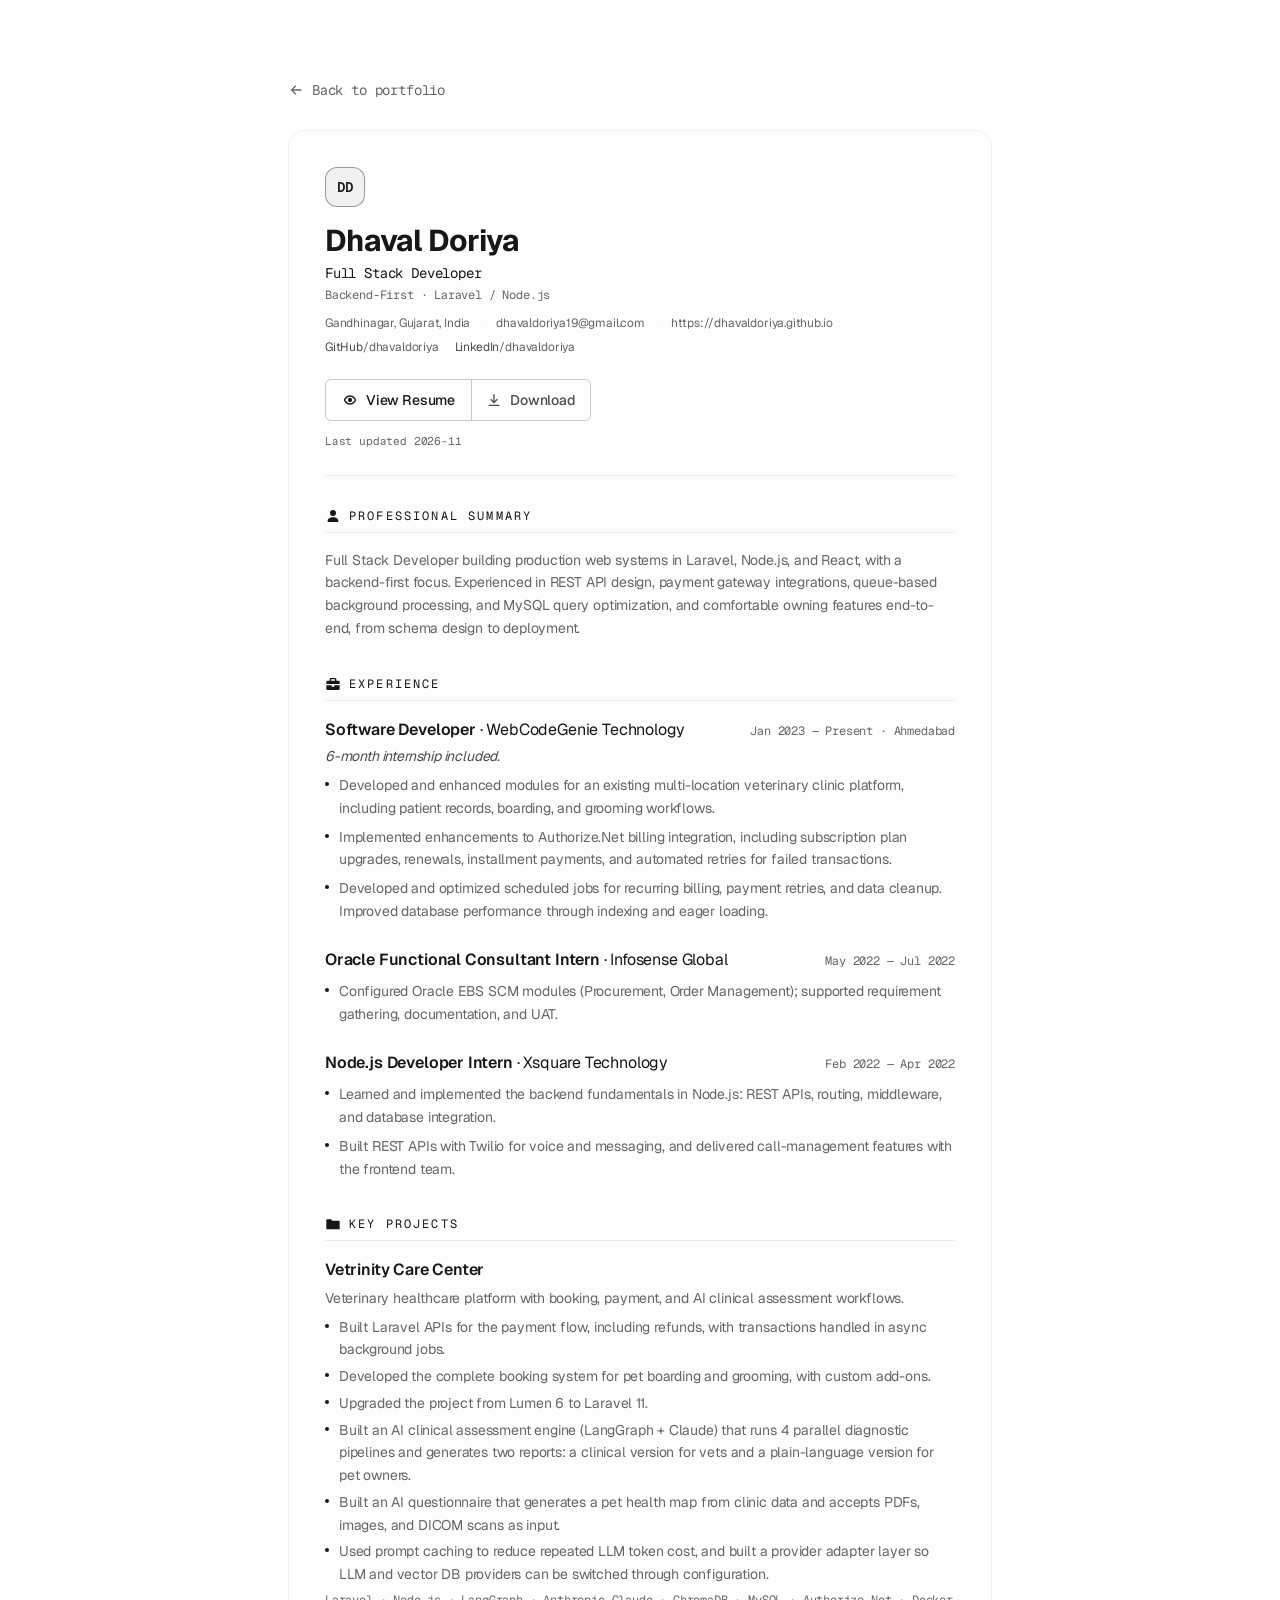
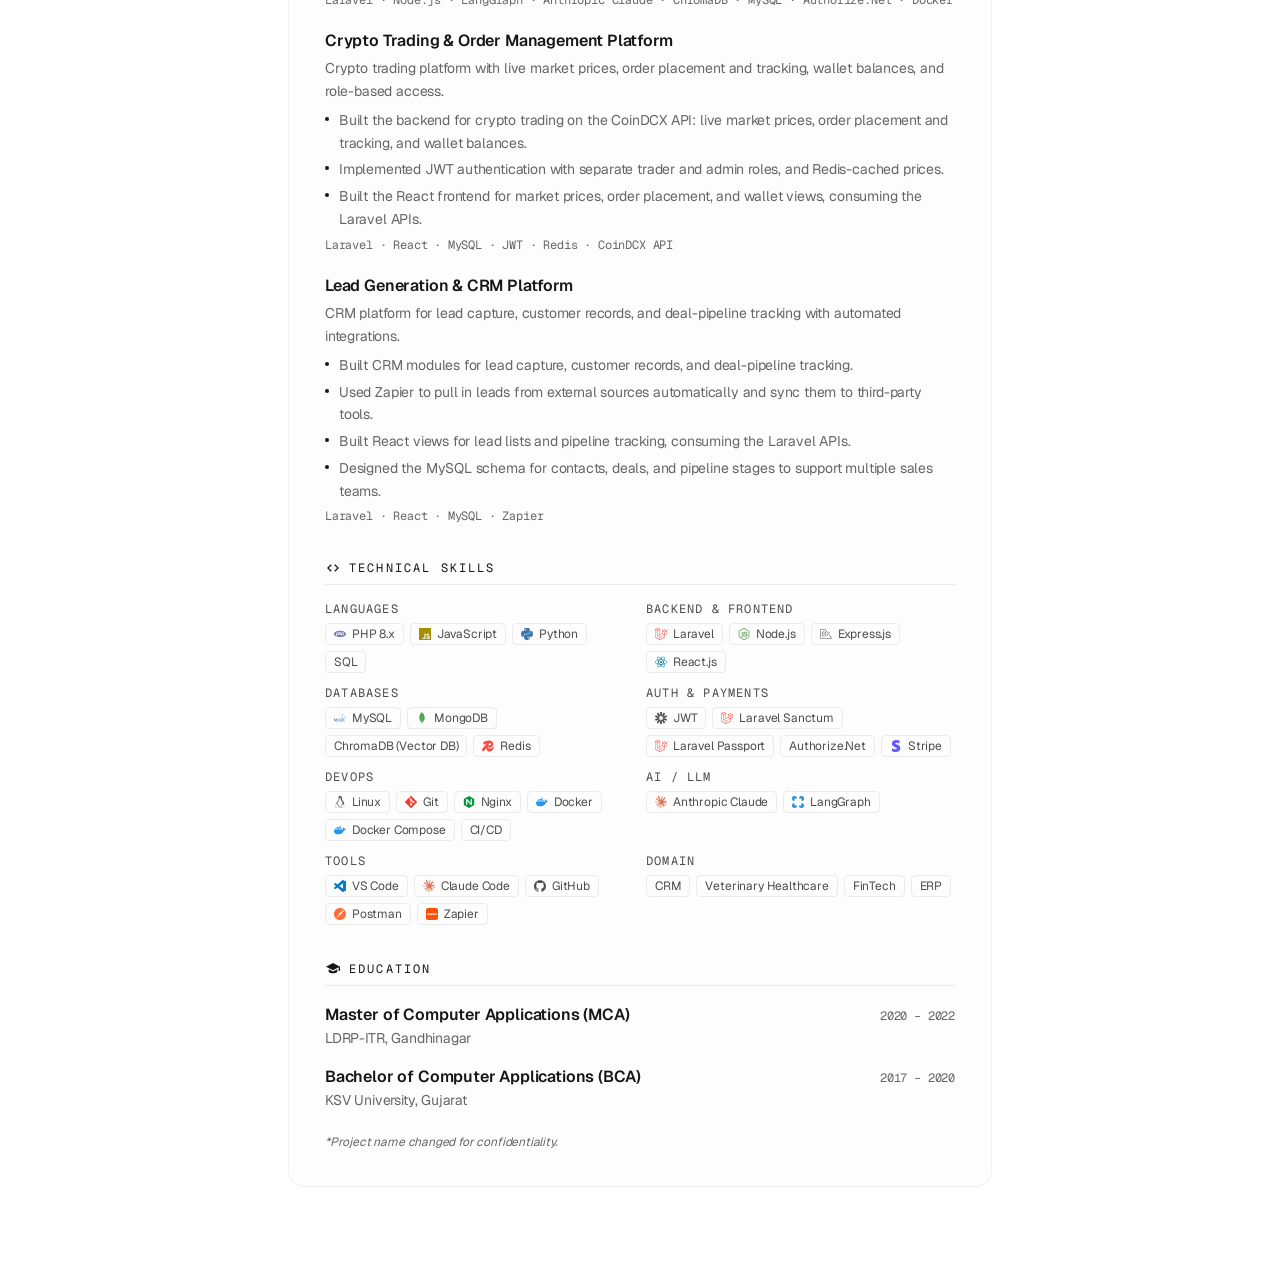
==== commit 3f17d1a2: "Refactor code structure for improved readability and maintainability" ====
--- a/resume/index.html
+++ b/resume/index.html
@@ -4,5 +4,5 @@
 				const theme = stored === "light" || stored === "dark" ? stored : (matchMedia("(prefers-color-scheme: light)").matches ? "light" : "dark");
 				document.documentElement.dataset.theme = theme;
 			})();
-		</script><meta property="og:type" content="website"><meta property="og:title" content="Resume — Dhaval Doriya"><meta property="og:description" content="Dhaval Doriya — Full Stack Developer. Full Stack Developer building production web systems in Laravel, Node.js, and React, with a backend-first focus. Experienced in REST API des"><meta property="og:url" content="https://dhavaldoriya.github.io/resume/"><meta name="twitter:card" content="summary"><meta name="twitter:title" content="Resume — Dhaval Doriya"><meta name="twitter:description" content="Dhaval Doriya — Full Stack Developer. Full Stack Developer building production web systems in Laravel, Node.js, and React, with a backend-first focus. Experienced in REST API des"><link rel="preconnect" href="https://fonts.googleapis.com"><link rel="preconnect" href="https://fonts.gstatic.com" crossorigin><link rel="stylesheet" href="https://fonts.googleapis.com/css2?family=Geist:wght@400;500;600&family=Geist+Mono:wght@400;500&display=swap"><script type="application/ld+json">{"@context":"https://schema.org","@type":"Person","name":"Dhaval Doriya","jobTitle":"Full Stack Developer","description":"Full Stack Developer building production systems with Laravel, Node.js, React, and MySQL.","url":"https://dhavaldoriya.github.io/resume/","email":"mailto:dhavaldoriya19@gmail.com","address":{"@type":"PostalAddress","addressLocality":"Gujarat, India"},"sameAs":["https://github.com/dhavaldoriya","https://linkedin.com/in/dhavaldoriya"]}</script><link rel="stylesheet" href="/_astro/Icon.Bn56RHgH.css"><style>.skill-chip[data-astro-cid-pfblnpjd]:hover{color:var(--tag-color,var(--color-accent));border-color:var(--tag-color,var(--color-accent))}
-</style></head><body class="antialiased"><a href="#main" class="sr-only focus:not-sr-only focus:fixed focus:left-4 focus:top-4 focus:z-50 focus:rounded-md focus:bg-ink focus:px-4 focus:py-2 focus:text-sm focus:text-canvas">Skip to content</a><div class="mx-auto max-w-3xl px-5 py-12 sm:px-8 lg:py-20 print:max-w-none print:p-0"><a href="/" class="group inline-flex items-center gap-2 font-mono text-sm text-muted transition-colors duration-300 hover:text-accent print:hidden"><svg class="h-4 w-4 rotate-180 transition-transform duration-300 group-hover:-translate-x-1" viewBox="0 0 24 24" fill="currentColor" aria-hidden="true" focusable="false"><path d="M4 11h12.2l-4.6-4.6L13 5l7 7-7 7-1.4-1.4 4.6-4.6H4v-2Z"></path></svg>Back to portfolio</a><article class="mt-6 rounded-2xl border border-line/70 bg-surface/40 p-6 sm:p-9 print:mt-0 print:rounded-none print:border-0 print:bg-white print:p-0 print:text-black"><header class="stagger-in border-b border-line pb-6 print:border-black/30 print:pb-3"><span class="inline-flex items-center gap-2.5 mb-4 print:hidden"><span class="h-10 w-10 text-sm rounded-xl inline-flex shrink-0 items-center justify-center border border-accent/40 bg-accent-dim font-mono font-semibold tracking-tight text-accent transition-colors duration-200 hover:border-accent" aria-label="Dhaval Doriya" role="img">DD</span></span><h1 class="text-2xl font-bold tracking-tight text-ink sm:text-3xl print:text-black">Dhaval Doriya</h1><p class="mt-1 font-mono text-sm text-accent print:text-black">Full Stack Developer</p><p class="mt-1 font-mono text-xs text-muted print:text-black/70">Backend-First · Laravel / Node.js</p><p class="mt-3 flex flex-wrap gap-x-3 gap-y-1 text-xs text-muted print:text-black/80"><span>Gujarat, India</span><span><span class="mr-3 text-line print:text-black/30">·</span><a href="mailto:dhavaldoriya19@gmail.com" class="link-underline">dhavaldoriya19@gmail.com</a></span><span><span class="mr-3 text-line print:text-black/30">·</span>+91 XXXXXXXX</span><span><span class="mr-3 text-line print:text-black/30">·</span>https://dhavaldoriya.github.io</span></p><p class="mt-2 flex flex-wrap gap-x-4 gap-y-1 text-xs"><a href="https://github.com/dhavaldoriya" target="_blank" rel="noopener" class="link-underline text-ink-soft transition-colors duration-300 hover:text-accent print:text-black/80">GitHub<span class="text-muted print:text-black/60">/dhavaldoriya</span></a><a href="https://linkedin.com/in/dhavaldoriya" target="_blank" rel="noopener" class="link-underline text-ink-soft transition-colors duration-300 hover:text-accent print:text-black/80">LinkedIn<span class="text-muted print:text-black/60">/dhavaldoriya</span></a></p><div class="inline-flex items-stretch overflow-hidden rounded-md border border-line-strong mt-6 print:hidden"><a href="https://drive.google.com/file/d/1uWQ2fSqWzHckI2Xm_J_2LoEQKrt-Y06p/view?usp=sharing" target="_blank" rel="noopener" class="inline-flex items-center gap-2 px-4 py-2.5 text-sm font-medium text-ink transition-colors duration-200 hover:bg-accent-dim"><svg class="h-4 w-4" viewBox="0 0 24 24" fill="currentColor" aria-hidden="true" focusable="false"><path d="M12 5c5 0 9 4.5 9 7s-4 7-9 7-9-4.5-9-7 4-7 9-7Zm0 2c-3.6 0-6.6 3.2-7 5 .4 1.8 3.4 5 7 5s6.6-3.2 7-5c-.4-1.8-3.4-5-7-5Zm0 1.8a3.2 3.2 0 1 1 0 6.4 3.2 3.2 0 0 1 0-6.4Z"></path></svg>View Resume</a><a href="https://drive.google.com/uc?export=download&amp;id=1uWQ2fSqWzHckI2Xm_J_2LoEQKrt-Y06p" target="_blank" rel="noopener" aria-label="Download resume" title="Download resume" class="group inline-flex items-center gap-2 border-l border-line-strong px-3.5 py-2.5 text-sm font-medium text-ink-soft transition-colors duration-200 hover:bg-accent-dim hover:text-ink"><svg class="h-4 w-4 transition-transform duration-300 group-hover:translate-y-0.5" viewBox="0 0 24 24" fill="currentColor" aria-hidden="true" focusable="false"><path d="M12 3a1 1 0 0 1 1 1v9.6l3.3-3.3 1.4 1.4-5.7 5.7-5.7-5.7 1.4-1.4L11 13.6V4a1 1 0 0 1 1-1ZM4 19h16v2H4v-2Z"></path></svg>Download</a></div><p class="mt-3 font-mono text-[0.7rem] text-muted print:hidden">Last updated 2026-10</p></header><div class="mt-8 print:mt-4"><div class="space-y-9 print:space-y-5" data-astro-cid-pfblnpjd><section id="resume-summary" class="resume-section reveal"><h2 class="mb-4 flex items-center gap-2 border-b border-line pb-2 font-mono text-xs uppercase tracking-[0.18em] text-accent print:border-black/30 print:text-black"><svg class="h-4 w-4 print:hidden" viewBox="0 0 24 24" fill="currentColor" aria-hidden="true" focusable="false"><path d="M12 3a4.5 4.5 0 1 1 0 9 4.5 4.5 0 0 1 0-9Zm0 11c4.42 0 8 2.24 8 5v2H4v-2c0-2.76 3.58-5 8-5Z"></path></svg>Professional Summary</h2><p class="text-sm leading-relaxed print:text-[11pt]" data-astro-cid-pfblnpjd>Full Stack Developer building production web systems in Laravel, Node.js, and React, with a backend-first focus. Experienced in REST API design, payment gateway integrations, queue-based background processing, and MySQL query optimization, and comfortable owning features end-to-end, from schema design to deployment.</p></section><section id="resume-work" class="resume-section reveal"><h2 class="mb-4 flex items-center gap-2 border-b border-line pb-2 font-mono text-xs uppercase tracking-[0.18em] text-accent print:border-black/30 print:text-black"><svg class="h-4 w-4 print:hidden" viewBox="0 0 24 24" fill="currentColor" aria-hidden="true" focusable="false"><path d="M9 3h6a2 2 0 0 1 2 2v2h3a2 2 0 0 1 2 2v3H2V9a2 2 0 0 1 2-2h3V5a2 2 0 0 1 2-2Zm0 4h6V5H9v2ZM2 14h8v2h4v-2h8v5a2 2 0 0 1-2 2H4a2 2 0 0 1-2-2v-5Z"></path></svg>Experience</h2><ol class="space-y-6 print:space-y-4" data-astro-cid-pfblnpjd><li class="print:break-inside-avoid" data-astro-cid-pfblnpjd><div class="flex flex-col gap-0.5 sm:flex-row sm:items-baseline sm:justify-between sm:gap-4" data-astro-cid-pfblnpjd><h3 class="font-semibold text-ink print:text-black" data-astro-cid-pfblnpjd>Software Developer<span class="font-normal text-accent print:text-black" data-astro-cid-pfblnpjd> · <a href="https://webcodegenie.com" target="_blank" rel="noopener" class="link-underline" data-astro-cid-pfblnpjd>WebCodeGenie Technology</a></span></h3><p class="shrink-0 font-mono text-xs text-muted print:text-black/70" data-astro-cid-pfblnpjd>Jan 2023 — Present<span class="hidden sm:inline" data-astro-cid-pfblnpjd> · Ahmedabad</span></p></div><p class="mt-1 text-sm italic text-ink-soft print:text-black/80" data-astro-cid-pfblnpjd>6-month internship included.</p><ul class="mt-2 space-y-1.5" data-astro-cid-pfblnpjd><li class="flex gap-2.5 text-sm leading-relaxed" data-astro-cid-pfblnpjd><span class="mt-[0.5rem] h-1 w-1 shrink-0 rounded-full bg-accent print:bg-black" data-astro-cid-pfblnpjd></span><span data-astro-cid-pfblnpjd>Developed and enhanced modules for an existing multi-location veterinary clinic platform, including patient records, boarding, and grooming workflows.</span></li><li class="flex gap-2.5 text-sm leading-relaxed" data-astro-cid-pfblnpjd><span class="mt-[0.5rem] h-1 w-1 shrink-0 rounded-full bg-accent print:bg-black" data-astro-cid-pfblnpjd></span><span data-astro-cid-pfblnpjd>Implemented enhancements to Authorize.Net billing integration, including subscription plan upgrades, renewals, installment payments, and automated retries for failed transactions.</span></li><li class="flex gap-2.5 text-sm leading-relaxed" data-astro-cid-pfblnpjd><span class="mt-[0.5rem] h-1 w-1 shrink-0 rounded-full bg-accent print:bg-black" data-astro-cid-pfblnpjd></span><span data-astro-cid-pfblnpjd>Developed and optimized scheduled jobs for recurring billing, payment retries, and data cleanup. Improved database performance through indexing and eager loading.</span></li></ul></li><li class="print:break-inside-avoid" data-astro-cid-pfblnpjd><div class="flex flex-col gap-0.5 sm:flex-row sm:items-baseline sm:justify-between sm:gap-4" data-astro-cid-pfblnpjd><h3 class="font-semibold text-ink print:text-black" data-astro-cid-pfblnpjd>Oracle Functional Consultant Intern<span class="font-normal text-accent print:text-black" data-astro-cid-pfblnpjd> · Infosense Global</span></h3><p class="shrink-0 font-mono text-xs text-muted print:text-black/70" data-astro-cid-pfblnpjd>May 2022 — Jul 2022</p></div><ul class="mt-2 space-y-1.5" data-astro-cid-pfblnpjd><li class="flex gap-2.5 text-sm leading-relaxed" data-astro-cid-pfblnpjd><span class="mt-[0.5rem] h-1 w-1 shrink-0 rounded-full bg-accent print:bg-black" data-astro-cid-pfblnpjd></span><span data-astro-cid-pfblnpjd>Configured Oracle EBS SCM modules (Procurement, Order Management); supported requirement gathering, documentation, and UAT.</span></li></ul></li><li class="print:break-inside-avoid" data-astro-cid-pfblnpjd><div class="flex flex-col gap-0.5 sm:flex-row sm:items-baseline sm:justify-between sm:gap-4" data-astro-cid-pfblnpjd><h3 class="font-semibold text-ink print:text-black" data-astro-cid-pfblnpjd>Node.js Developer Intern<span class="font-normal text-accent print:text-black" data-astro-cid-pfblnpjd> · Xsquare Technology</span></h3><p class="shrink-0 font-mono text-xs text-muted print:text-black/70" data-astro-cid-pfblnpjd>Feb 2022 — Apr 2022</p></div><ul class="mt-2 space-y-1.5" data-astro-cid-pfblnpjd><li class="flex gap-2.5 text-sm leading-relaxed" data-astro-cid-pfblnpjd><span class="mt-[0.5rem] h-1 w-1 shrink-0 rounded-full bg-accent print:bg-black" data-astro-cid-pfblnpjd></span><span data-astro-cid-pfblnpjd>Learned and implemented backend fundamentals in Node.js: REST APIs, routing, middleware, and database integration.</span></li><li class="flex gap-2.5 text-sm leading-relaxed" data-astro-cid-pfblnpjd><span class="mt-[0.5rem] h-1 w-1 shrink-0 rounded-full bg-accent print:bg-black" data-astro-cid-pfblnpjd></span><span data-astro-cid-pfblnpjd>Built REST APIs with Twilio for voice and messaging, and delivered call-management features with the Vue.js frontend team.</span></li></ul></li></ol></section><section id="resume-projects" class="resume-section reveal"><h2 class="mb-4 flex items-center gap-2 border-b border-line pb-2 font-mono text-xs uppercase tracking-[0.18em] text-accent print:border-black/30 print:text-black"><svg class="h-4 w-4 print:hidden" viewBox="0 0 24 24" fill="currentColor" aria-hidden="true" focusable="false"><path d="M3 5h6l2 2h10a1 1 0 0 1 1 1v11a1 1 0 0 1-1 1H3a1 1 0 0 1-1-1V6a1 1 0 0 1 1-1Z"></path></svg>Key Projects</h2><ol class="space-y-5 print:space-y-3" data-astro-cid-pfblnpjd><li class="print:break-inside-avoid" data-astro-cid-pfblnpjd><div class="flex flex-wrap items-baseline gap-x-2" data-astro-cid-pfblnpjd><h3 class="font-semibold text-ink print:text-black" data-astro-cid-pfblnpjd>Vetrinity Care Center</h3></div><p class="mt-1 text-sm leading-relaxed" data-astro-cid-pfblnpjd>Vetrinity Care Center veterinary healthcare platform.</p><ul class="mt-1.5 space-y-1" data-astro-cid-pfblnpjd><li class="flex gap-2.5 text-sm leading-relaxed" data-astro-cid-pfblnpjd><span class="mt-[0.5rem] h-1 w-1 shrink-0 rounded-full bg-accent print:bg-black" data-astro-cid-pfblnpjd></span><span data-astro-cid-pfblnpjd>Built Laravel APIs for the payment flow, including refunds, with transactions handled in async background jobs.</span></li><li class="flex gap-2.5 text-sm leading-relaxed" data-astro-cid-pfblnpjd><span class="mt-[0.5rem] h-1 w-1 shrink-0 rounded-full bg-accent print:bg-black" data-astro-cid-pfblnpjd></span><span data-astro-cid-pfblnpjd>Developed the complete booking system for pet boarding and grooming, with custom add-ons.</span></li><li class="flex gap-2.5 text-sm leading-relaxed" data-astro-cid-pfblnpjd><span class="mt-[0.5rem] h-1 w-1 shrink-0 rounded-full bg-accent print:bg-black" data-astro-cid-pfblnpjd></span><span data-astro-cid-pfblnpjd>Upgraded the project from Lumen 6 to Laravel 11.</span></li><li class="flex gap-2.5 text-sm leading-relaxed" data-astro-cid-pfblnpjd><span class="mt-[0.5rem] h-1 w-1 shrink-0 rounded-full bg-accent print:bg-black" data-astro-cid-pfblnpjd></span><span data-astro-cid-pfblnpjd>Built an AI clinical assessment engine (LangGraph + Claude) that runs 4 parallel diagnostic pipelines and generates two reports: a clinical version for vets and a plain-language version for pet owners.</span></li><li class="flex gap-2.5 text-sm leading-relaxed" data-astro-cid-pfblnpjd><span class="mt-[0.5rem] h-1 w-1 shrink-0 rounded-full bg-accent print:bg-black" data-astro-cid-pfblnpjd></span><span data-astro-cid-pfblnpjd>Built an AI questionnaire that generates a pet health map from clinic data and accepts PDFs, images, and DICOM scans as input.</span></li><li class="flex gap-2.5 text-sm leading-relaxed" data-astro-cid-pfblnpjd><span class="mt-[0.5rem] h-1 w-1 shrink-0 rounded-full bg-accent print:bg-black" data-astro-cid-pfblnpjd></span><span data-astro-cid-pfblnpjd>Used prompt caching to reduce repeated LLM token cost, and built a provider adapter layer so LLM and vector DB providers can be switched through configuration.</span></li></ul><p class="mt-1.5 font-mono text-xs text-muted print:text-black/70" data-astro-cid-pfblnpjd>Laravel · Node.js · LangGraph · Anthropic Claude · ChromaDB · MySQL · Authorize.Net · Docker</p></li><li class="print:break-inside-avoid" data-astro-cid-pfblnpjd><div class="flex flex-wrap items-baseline gap-x-2" data-astro-cid-pfblnpjd><h3 class="font-semibold text-ink print:text-black" data-astro-cid-pfblnpjd>Crypto Trading &amp; Order Management Platform</h3></div><p class="mt-1 text-sm leading-relaxed" data-astro-cid-pfblnpjd>Crypto trading and order management platform.</p><ul class="mt-1.5 space-y-1" data-astro-cid-pfblnpjd><li class="flex gap-2.5 text-sm leading-relaxed" data-astro-cid-pfblnpjd><span class="mt-[0.5rem] h-1 w-1 shrink-0 rounded-full bg-accent print:bg-black" data-astro-cid-pfblnpjd></span><span data-astro-cid-pfblnpjd>Built an exchange backend on the CoinDCX API for live market prices, order placement and tracking, and wallet balances.</span></li><li class="flex gap-2.5 text-sm leading-relaxed" data-astro-cid-pfblnpjd><span class="mt-[0.5rem] h-1 w-1 shrink-0 rounded-full bg-accent print:bg-black" data-astro-cid-pfblnpjd></span><span data-astro-cid-pfblnpjd>Implemented JWT authentication with separate trader and admin roles, and Redis-cached prices.</span></li></ul><p class="mt-1.5 font-mono text-xs text-muted print:text-black/70" data-astro-cid-pfblnpjd>Laravel · MySQL · JWT · Redis · CoinDCX API</p></li><li class="print:break-inside-avoid" data-astro-cid-pfblnpjd><div class="flex flex-wrap items-baseline gap-x-2" data-astro-cid-pfblnpjd><h3 class="font-semibold text-ink print:text-black" data-astro-cid-pfblnpjd>Lead Generation &amp; CRM Platform</h3></div><p class="mt-1 text-sm leading-relaxed" data-astro-cid-pfblnpjd>Lead generation and CRM platform.</p><ul class="mt-1.5 space-y-1" data-astro-cid-pfblnpjd><li class="flex gap-2.5 text-sm leading-relaxed" data-astro-cid-pfblnpjd><span class="mt-[0.5rem] h-1 w-1 shrink-0 rounded-full bg-accent print:bg-black" data-astro-cid-pfblnpjd></span><span data-astro-cid-pfblnpjd>Built CRM modules for lead capture, customer records, and deal-pipeline tracking.</span></li><li class="flex gap-2.5 text-sm leading-relaxed" data-astro-cid-pfblnpjd><span class="mt-[0.5rem] h-1 w-1 shrink-0 rounded-full bg-accent print:bg-black" data-astro-cid-pfblnpjd></span><span data-astro-cid-pfblnpjd>Used Zapier to pull in leads from external sources automatically and sync them to third-party tools.</span></li><li class="flex gap-2.5 text-sm leading-relaxed" data-astro-cid-pfblnpjd><span class="mt-[0.5rem] h-1 w-1 shrink-0 rounded-full bg-accent print:bg-black" data-astro-cid-pfblnpjd></span><span data-astro-cid-pfblnpjd>Designed the MySQL schema for contacts, deals, and pipeline stages to support multiple sales teams.</span></li></ul><p class="mt-1.5 font-mono text-xs text-muted print:text-black/70" data-astro-cid-pfblnpjd>Laravel · MySQL · Zapier</p></li></ol></section><section id="resume-skills" class="resume-section reveal"><h2 class="mb-4 flex items-center gap-2 border-b border-line pb-2 font-mono text-xs uppercase tracking-[0.18em] text-accent print:border-black/30 print:text-black"><svg class="h-4 w-4 print:hidden" viewBox="0 0 24 24" fill="currentColor" aria-hidden="true" focusable="false"><path d="m8.7 6.3 1.4 1.4L5.8 12l4.3 4.3-1.4 1.4L3 12l5.7-5.7Zm6.6 0L21 12l-5.7 5.7-1.4-1.4L18.2 12l-4.3-4.3 1.4-1.4Z"></path></svg>Technical Skills</h2><dl class="grid grid-cols-1 gap-3 sm:grid-cols-2 print:grid-cols-2 print:gap-2" data-astro-cid-pfblnpjd><div class="print:break-inside-avoid" data-astro-cid-pfblnpjd><dt class="font-mono text-xs uppercase tracking-[0.1em] text-ink-soft print:text-black" data-astro-cid-pfblnpjd>Languages</dt><dd class="mt-1.5 flex flex-wrap gap-1.5 print:mt-1" data-astro-cid-pfblnpjd><span class="skill-chip rounded border border-line px-2 py-0.5 text-xs text-ink-soft transition-colors duration-300 print:border-black/20 print:text-black" style="--tag-color:var(--color-accent)" data-astro-cid-pfblnpjd>PHP 8.x</span><span class="skill-chip rounded border border-line px-2 py-0.5 text-xs text-ink-soft transition-colors duration-300 print:border-black/20 print:text-black" style="--tag-color:var(--color-accent)" data-astro-cid-pfblnpjd>JavaScript</span><span class="skill-chip rounded border border-line px-2 py-0.5 text-xs text-ink-soft transition-colors duration-300 print:border-black/20 print:text-black" style="--tag-color:var(--color-accent)" data-astro-cid-pfblnpjd>SQL</span><span class="skill-chip rounded border border-line px-2 py-0.5 text-xs text-ink-soft transition-colors duration-300 print:border-black/20 print:text-black" style="--tag-color:#ff2d20" data-astro-cid-pfblnpjd>Laravel</span><span class="skill-chip rounded border border-line px-2 py-0.5 text-xs text-ink-soft transition-colors duration-300 print:border-black/20 print:text-black" style="--tag-color:#3c873a" data-astro-cid-pfblnpjd>Node.js</span><span class="skill-chip rounded border border-line px-2 py-0.5 text-xs text-ink-soft transition-colors duration-300 print:border-black/20 print:text-black" style="--tag-color:var(--color-accent)" data-astro-cid-pfblnpjd>Express.js</span><span class="skill-chip rounded border border-line px-2 py-0.5 text-xs text-ink-soft transition-colors duration-300 print:border-black/20 print:text-black" style="--tag-color:var(--color-accent)" data-astro-cid-pfblnpjd>React.js</span></dd></div><div class="print:break-inside-avoid" data-astro-cid-pfblnpjd><dt class="font-mono text-xs uppercase tracking-[0.1em] text-ink-soft print:text-black" data-astro-cid-pfblnpjd>Backend &amp; Frontend</dt><dd class="mt-1.5 flex flex-wrap gap-1.5 print:mt-1" data-astro-cid-pfblnpjd><span class="skill-chip rounded border border-line px-2 py-0.5 text-xs text-ink-soft transition-colors duration-300 print:border-black/20 print:text-black" style="--tag-color:#00758f" data-astro-cid-pfblnpjd>MySQL</span><span class="skill-chip rounded border border-line px-2 py-0.5 text-xs text-ink-soft transition-colors duration-300 print:border-black/20 print:text-black" style="--tag-color:var(--color-accent)" data-astro-cid-pfblnpjd>MongoDB</span><span class="skill-chip rounded border border-line px-2 py-0.5 text-xs text-ink-soft transition-colors duration-300 print:border-black/20 print:text-black" style="--tag-color:var(--color-accent)" data-astro-cid-pfblnpjd>ChromaDB (Vector DB)</span><span class="skill-chip rounded border border-line px-2 py-0.5 text-xs text-ink-soft transition-colors duration-300 print:border-black/20 print:text-black" style="--tag-color:var(--color-accent)" data-astro-cid-pfblnpjd>Redis</span></dd></div><div class="print:break-inside-avoid" data-astro-cid-pfblnpjd><dt class="font-mono text-xs uppercase tracking-[0.1em] text-ink-soft print:text-black" data-astro-cid-pfblnpjd>Auth &amp; Payments</dt><dd class="mt-1.5 flex flex-wrap gap-1.5 print:mt-1" data-astro-cid-pfblnpjd><span class="skill-chip rounded border border-line px-2 py-0.5 text-xs text-ink-soft transition-colors duration-300 print:border-black/20 print:text-black" style="--tag-color:var(--color-accent)" data-astro-cid-pfblnpjd>JWT</span><span class="skill-chip rounded border border-line px-2 py-0.5 text-xs text-ink-soft transition-colors duration-300 print:border-black/20 print:text-black" style="--tag-color:var(--color-accent)" data-astro-cid-pfblnpjd>Laravel Sanctum</span><span class="skill-chip rounded border border-line px-2 py-0.5 text-xs text-ink-soft transition-colors duration-300 print:border-black/20 print:text-black" style="--tag-color:var(--color-accent)" data-astro-cid-pfblnpjd>Authorize.Net</span><span class="skill-chip rounded border border-line px-2 py-0.5 text-xs text-ink-soft transition-colors duration-300 print:border-black/20 print:text-black" style="--tag-color:var(--color-accent)" data-astro-cid-pfblnpjd>Stripe</span></dd></div><div class="print:break-inside-avoid" data-astro-cid-pfblnpjd><dt class="font-mono text-xs uppercase tracking-[0.1em] text-ink-soft print:text-black" data-astro-cid-pfblnpjd>DevOps</dt><dd class="mt-1.5 flex flex-wrap gap-1.5 print:mt-1" data-astro-cid-pfblnpjd><span class="skill-chip rounded border border-line px-2 py-0.5 text-xs text-ink-soft transition-colors duration-300 print:border-black/20 print:text-black" style="--tag-color:var(--color-accent)" data-astro-cid-pfblnpjd>Linux</span><span class="skill-chip rounded border border-line px-2 py-0.5 text-xs text-ink-soft transition-colors duration-300 print:border-black/20 print:text-black" style="--tag-color:var(--color-accent)" data-astro-cid-pfblnpjd>Git</span><span class="skill-chip rounded border border-line px-2 py-0.5 text-xs text-ink-soft transition-colors duration-300 print:border-black/20 print:text-black" style="--tag-color:var(--color-accent)" data-astro-cid-pfblnpjd>Nginx</span><span class="skill-chip rounded border border-line px-2 py-0.5 text-xs text-ink-soft transition-colors duration-300 print:border-black/20 print:text-black" style="--tag-color:var(--color-accent)" data-astro-cid-pfblnpjd>Docker</span><span class="skill-chip rounded border border-line px-2 py-0.5 text-xs text-ink-soft transition-colors duration-300 print:border-black/20 print:text-black" style="--tag-color:var(--color-accent)" data-astro-cid-pfblnpjd>Docker Compose</span><span class="skill-chip rounded border border-line px-2 py-0.5 text-xs text-ink-soft transition-colors duration-300 print:border-black/20 print:text-black" style="--tag-color:var(--color-accent)" data-astro-cid-pfblnpjd>CI/CD</span></dd></div><div class="print:break-inside-avoid" data-astro-cid-pfblnpjd><dt class="font-mono text-xs uppercase tracking-[0.1em] text-ink-soft print:text-black" data-astro-cid-pfblnpjd>AI / LLM</dt><dd class="mt-1.5 flex flex-wrap gap-1.5 print:mt-1" data-astro-cid-pfblnpjd><span class="skill-chip rounded border border-line px-2 py-0.5 text-xs text-ink-soft transition-colors duration-300 print:border-black/20 print:text-black" style="--tag-color:var(--color-accent)" data-astro-cid-pfblnpjd>Anthropic Claude</span><span class="skill-chip rounded border border-line px-2 py-0.5 text-xs text-ink-soft transition-colors duration-300 print:border-black/20 print:text-black" style="--tag-color:var(--color-accent)" data-astro-cid-pfblnpjd>LangGraph</span></dd></div><div class="print:break-inside-avoid" data-astro-cid-pfblnpjd><dt class="font-mono text-xs uppercase tracking-[0.1em] text-ink-soft print:text-black" data-astro-cid-pfblnpjd>Tools</dt><dd class="mt-1.5 flex flex-wrap gap-1.5 print:mt-1" data-astro-cid-pfblnpjd><span class="skill-chip rounded border border-line px-2 py-0.5 text-xs text-ink-soft transition-colors duration-300 print:border-black/20 print:text-black" style="--tag-color:var(--color-accent)" data-astro-cid-pfblnpjd>VS Code</span><span class="skill-chip rounded border border-line px-2 py-0.5 text-xs text-ink-soft transition-colors duration-300 print:border-black/20 print:text-black" style="--tag-color:var(--color-accent)" data-astro-cid-pfblnpjd>Claude Code</span><span class="skill-chip rounded border border-line px-2 py-0.5 text-xs text-ink-soft transition-colors duration-300 print:border-black/20 print:text-black" style="--tag-color:var(--color-accent)" data-astro-cid-pfblnpjd>GitHub</span><span class="skill-chip rounded border border-line px-2 py-0.5 text-xs text-ink-soft transition-colors duration-300 print:border-black/20 print:text-black" style="--tag-color:var(--color-accent)" data-astro-cid-pfblnpjd>Postman</span><span class="skill-chip rounded border border-line px-2 py-0.5 text-xs text-ink-soft transition-colors duration-300 print:border-black/20 print:text-black" style="--tag-color:var(--color-accent)" data-astro-cid-pfblnpjd>MongoDB Compass</span><span class="skill-chip rounded border border-line px-2 py-0.5 text-xs text-ink-soft transition-colors duration-300 print:border-black/20 print:text-black" style="--tag-color:var(--color-accent)" data-astro-cid-pfblnpjd>Zapier</span></dd></div><div class="print:break-inside-avoid" data-astro-cid-pfblnpjd><dt class="font-mono text-xs uppercase tracking-[0.1em] text-ink-soft print:text-black" data-astro-cid-pfblnpjd>Domain</dt><dd class="mt-1.5 flex flex-wrap gap-1.5 print:mt-1" data-astro-cid-pfblnpjd><span class="skill-chip rounded border border-line px-2 py-0.5 text-xs text-ink-soft transition-colors duration-300 print:border-black/20 print:text-black" style="--tag-color:var(--color-accent)" data-astro-cid-pfblnpjd>CRM</span><span class="skill-chip rounded border border-line px-2 py-0.5 text-xs text-ink-soft transition-colors duration-300 print:border-black/20 print:text-black" style="--tag-color:var(--color-accent)" data-astro-cid-pfblnpjd>Veterinary Healthcare</span><span class="skill-chip rounded border border-line px-2 py-0.5 text-xs text-ink-soft transition-colors duration-300 print:border-black/20 print:text-black" style="--tag-color:var(--color-accent)" data-astro-cid-pfblnpjd>FinTech</span><span class="skill-chip rounded border border-line px-2 py-0.5 text-xs text-ink-soft transition-colors duration-300 print:border-black/20 print:text-black" style="--tag-color:var(--color-accent)" data-astro-cid-pfblnpjd>ERP</span></dd></div></dl></section><section id="resume-education" class="resume-section reveal"><h2 class="mb-4 flex items-center gap-2 border-b border-line pb-2 font-mono text-xs uppercase tracking-[0.18em] text-accent print:border-black/30 print:text-black"><svg class="h-4 w-4 print:hidden" viewBox="0 0 24 24" fill="currentColor" aria-hidden="true" focusable="false"><path d="M12 3 1.5 8.5 12 14l8.5-4.45V15h2V8.5L12 3ZM5.5 12.2v3.6c0 .38.2.73.54.92C7.5 17.6 9.66 18.5 12 18.5s4.5-.9 5.96-1.78c.33-.2.54-.54.54-.92v-3.6L12 15.6l-6.5-3.4Z"></path></svg>Education</h2><ol class="space-y-4 print:space-y-2" data-astro-cid-pfblnpjd><li class="print:break-inside-avoid" data-astro-cid-pfblnpjd><div class="flex flex-col gap-0.5 sm:flex-row sm:items-baseline sm:justify-between sm:gap-4" data-astro-cid-pfblnpjd><h3 class="font-semibold text-ink print:text-black" data-astro-cid-pfblnpjd>Master of Computer Applications (MCA)</h3><p class="shrink-0 font-mono text-xs text-muted print:text-black/70" data-astro-cid-pfblnpjd>2020 – 2022</p></div><p class="text-sm" data-astro-cid-pfblnpjd>LDRP-ITR, Gandhinagar</p></li><li class="print:break-inside-avoid" data-astro-cid-pfblnpjd><div class="flex flex-col gap-0.5 sm:flex-row sm:items-baseline sm:justify-between sm:gap-4" data-astro-cid-pfblnpjd><h3 class="font-semibold text-ink print:text-black" data-astro-cid-pfblnpjd>Bachelor of Computer Applications (BCA)</h3><p class="shrink-0 font-mono text-xs text-muted print:text-black/70" data-astro-cid-pfblnpjd>2017 – 2020</p></div><p class="text-sm" data-astro-cid-pfblnpjd>KSV University, Gujarat</p></li></ol></section></div></div><p class="mt-6 break-inside-avoid text-xs italic text-muted print:mt-3 print:text-black/70">*Project name changed for confidentiality.</p><p class="mt-10 hidden text-xs text-black/60 print:block">References available on request.</p></article></div><div data-resume-modal class="fixed inset-0 z-50 hidden items-center justify-center bg-canvas/85 p-3 backdrop-blur-sm sm:p-6" role="dialog" aria-modal="true" aria-label="Dhaval Doriya — resume PDF"><div data-resume-panel class="flex h-full w-full max-w-4xl scale-95 flex-col overflow-hidden rounded-xl border border-line bg-surface opacity-0 shadow-2xl transition-colors duration-200 sm:h-[90vh]"><header class="flex items-center justify-between gap-3 border-b border-line px-4 py-3 sm:px-5"><div class="min-w-0"><p class="truncate text-sm font-medium text-ink sm:text-base">Resume (PDF)</p><p class="font-mono text-xs text-muted">Updated 2026-10</p></div><div class="flex shrink-0 items-center gap-2"><a href="https://drive.google.com/uc?export=download&amp;id=1uWQ2fSqWzHckI2Xm_J_2LoEQKrt-Y06p" target="_blank" rel="noopener" class="inline-flex items-center gap-2 rounded-md border border-line-strong px-3 py-1.5 text-xs font-medium text-ink transition-colors duration-200 hover:bg-accent-dim"><svg class="h-3.5 w-3.5" viewBox="0 0 24 24" fill="currentColor" aria-hidden="true" focusable="false"><path d="M12 3a1 1 0 0 1 1 1v9.6l3.3-3.3 1.4 1.4-5.7 5.7-5.7-5.7 1.4-1.4L11 13.6V4a1 1 0 0 1 1-1ZM4 19h16v2H4v-2Z"></path></svg><span class="hidden sm:inline">Download</span></a><button type="button" data-resume-close aria-label="Close resume preview" class="rounded-md p-1.5 text-muted transition-colors duration-300 hover:bg-line hover:text-accent"><svg class="h-5 w-5" viewBox="0 0 24 24" fill="currentColor" aria-hidden="true" focusable="false"><path d="m12 10.6 5-5 1.4 1.4-5 5 5 5-1.4 1.4-5-5-5 5L5.6 17l5-5-5-5L7 5.6l5 5Z"></path></svg></button></div></header><div data-resume-loading class="flex flex-1 items-center justify-center px-6 text-center font-mono text-xs text-muted">Loading resume PDF…</div><iframe data-resume-frame data-src="https://drive.google.com/file/d/1uWQ2fSqWzHckI2Xm_J_2LoEQKrt-Y06p/preview" title="Dhaval Doriya resume preview" loading="lazy" class="hidden w-full flex-1 border-0 bg-canvas"></iframe><div data-resume-fallback class="hidden flex-1 items-center justify-center bg-surface px-5 py-10 sm:px-8"><div class="w-full max-w-md rounded-2xl border border-line bg-canvas p-6 text-center shadow-xl sm:p-8"><div class="mx-auto flex h-12 w-12 items-center justify-center rounded-full border border-accent/40 bg-accent-dim text-accent"><svg class="h-6 w-6" viewBox="0 0 24 24" fill="currentColor" aria-hidden="true" focusable="false"><path d="M6 2h8l6 6v14H6a2 2 0 0 1-2-2V4a2 2 0 0 1 2-2Zm7 2v5h5l-5-5ZM8 12h8v2H8v-2Zm0 4h8v2H8v-2Z"></path></svg></div><h2 class="mt-4 text-base font-semibold text-ink">Resume preview unavailable</h2><p class="mx-auto mt-2 max-w-sm text-sm leading-relaxed text-muted">The external resume PDF could not be loaded. You can contact Dhaval directly or try the download link above.</p><a href="mailto:dhavaldoriya19@gmail.com" class="mt-5 inline-flex min-h-10 items-center gap-2 rounded-md bg-ink px-4 py-2 text-xs font-medium text-canvas transition-opacity hover:opacity-85"><svg class="h-3.5 w-3.5" viewBox="0 0 24 24" fill="currentColor" aria-hidden="true" focusable="false"><path d="M3 5h18a1 1 0 0 1 1 1v12a1 1 0 0 1-1 1H3a1 1 0 0 1-1-1V6a1 1 0 0 1 1-1Zm1.4 2L12 12.3 19.6 7H4.4Z"></path></svg> Email Dhaval Doriya</a></div></div></div></div><script type="module" src="/_astro/PageScripts.astro_astro_type_script_index_0_lang.2DEimFHq.js"></script></body></html>+		</script><meta property="og:type" content="website"><meta property="og:title" content="Resume — Dhaval Doriya"><meta property="og:description" content="Dhaval Doriya — Full Stack Developer. Full Stack Developer building production web systems in Laravel, Node.js, and React, with a backend-first focus. Experienced in REST API des"><meta property="og:url" content="https://dhavaldoriya.github.io/resume/"><meta name="twitter:card" content="summary"><meta name="twitter:title" content="Resume — Dhaval Doriya"><meta name="twitter:description" content="Dhaval Doriya — Full Stack Developer. Full Stack Developer building production web systems in Laravel, Node.js, and React, with a backend-first focus. Experienced in REST API des"><link rel="preconnect" href="https://fonts.googleapis.com"><link rel="preconnect" href="https://fonts.gstatic.com" crossorigin><link rel="stylesheet" href="https://fonts.googleapis.com/css2?family=Geist:wght@400;500;600&family=Geist+Mono:wght@400;500&display=swap"><script type="application/ld+json">{"@context":"https://schema.org","@type":"Person","name":"Dhaval Doriya","jobTitle":"Full Stack Developer","description":"Full Stack Developer building production systems with Laravel, Node.js, React, and MySQL.","url":"https://dhavaldoriya.github.io/resume/","email":"mailto:dhavaldoriya19@gmail.com","address":{"@type":"PostalAddress","addressLocality":"Gandhinagar, Gujarat, India"},"sameAs":["https://github.com/dhavaldoriya","https://linkedin.com/in/dhavaldoriya"]}</script><link rel="stylesheet" href="/_astro/Icon.BFh0OjLh.css"><style>.skill-chip[data-astro-cid-pfblnpjd]:hover{color:var(--tag-color,var(--color-accent));border-color:var(--tag-color,var(--color-accent))}
+</style></head><body class="antialiased"><a href="#main" class="sr-only focus:not-sr-only focus:fixed focus:left-4 focus:top-4 focus:z-50 focus:rounded-md focus:bg-ink focus:px-4 focus:py-2 focus:text-sm focus:text-canvas">Skip to content</a><svg xmlns="http://www.w3.org/2000/svg" width="0" height="0" class="absolute" aria-hidden="true" focusable="false"><symbol id="tech-claude" viewBox="0 0 24 24"><path d="m4.7144 15.9555 4.7174-2.6471.079-.2307-.079-.1275h-.2307l-.7893-.0486-2.6956-.0729-2.3375-.0971-2.2646-.1214-.5707-.1215-.5343-.7042.0546-.3522.4797-.3218.686.0608 1.5179.1032 2.2767.1578 1.6514.0972 2.4468.255h.3886l.0546-.1579-.1336-.0971-.1032-.0972L6.973 9.8356l-2.55-1.6879-1.3356-.9714-.7225-.4918-.3643-.4614-.1578-1.0078.6557-.7225.8803.0607.2246.0607.8925.686 1.9064 1.4754 2.4893 1.8336.3643.3035.1457-.1032.0182-.0728-.164-.2733-1.3539-2.4467-1.445-2.4893-.6435-1.032-.17-.6194c-.0607-.255-.1032-.4674-.1032-.7285L6.287.1335 6.6997 0l.9957.1336.419.3642.6192 1.4147 1.0018 2.2282 1.5543 3.0296.4553.8985.2429.8318.091.255h.1579v-.1457l.1275-1.706.2368-2.0947.2307-2.6957.0789-.7589.3764-.9107.7468-.4918.5828.2793.4797.686-.0668.4433-.2853 1.8517-.5586 2.9021-.3643 1.9429h.2125l.2429-.2429.9835-1.3053 1.6514-2.0643.7286-.8196.85-.9046.5464-.4311h1.0321l.759 1.1293-.34 1.1657-1.0625 1.3478-.8804 1.1414-1.2628 1.7-.7893 1.36.0729.1093.1882-.0183 2.8535-.607 1.5421-.2794 1.8396-.3157.8318.3886.091.3946-.3278.8075-1.967.4857-2.3072.4614-3.4364.8136-.0425.0304.0486.0607 1.5482.1457.6618.0364h1.621l3.0175.2247.7892.522.4736.6376-.079.4857-1.2142.6193-1.6393-.3886-3.825-.9107-1.3113-.3279h-.1822v.1093l1.0929 1.0686 2.0035 1.8092 2.5075 2.3314.1275.5768-.3218.4554-.34-.0486-2.2039-1.6575-.85-.7468-1.9246-1.621h-.1275v.17l.4432.6496 2.3436 3.5214.1214 1.0807-.17.3521-.6071.2125-.6679-.1214-1.3721-1.9246L14.38 17.959l-1.1414-1.9428-.1397.079-.674 7.2552-.3156.3703-.7286.2793-.6071-.4614-.3218-.7468.3218-1.4753.3886-1.9246.3157-1.53.2853-1.9004.17-.6314-.0121-.0425-.1397.0182-1.4328 1.9672-2.1796 2.9446-1.7243 1.8456-.4128.164-.7164-.3704.0667-.6618.4008-.5889 2.386-3.0357 1.4389-1.882.929-1.0868-.0062-.1579h-.0546l-6.3385 4.1164-1.1293.1457-.4857-.4554.0608-.7467.2307-.2429 1.9064-1.3114Z"/></symbol><symbol id="tech-docker" viewBox="0 0 24 24"><path d="M13.983 11.078h2.119a.186.186 0 00.186-.185V9.006a.186.186 0 00-.186-.186h-2.119a.185.185 0 00-.185.185v1.888c0 .102.083.185.185.185m-2.954-5.43h2.118a.186.186 0 00.186-.186V3.574a.186.186 0 00-.186-.185h-2.118a.185.185 0 00-.185.185v1.888c0 .102.082.185.185.185m0 2.716h2.118a.187.187 0 00.186-.186V6.29a.186.186 0 00-.186-.185h-2.118a.185.185 0 00-.185.185v1.887c0 .102.082.185.185.186m-2.93 0h2.12a.186.186 0 00.184-.186V6.29a.185.185 0 00-.185-.185H8.1a.185.185 0 00-.185.185v1.887c0 .102.083.185.185.186m-2.964 0h2.119a.186.186 0 00.185-.186V6.29a.185.185 0 00-.185-.185H5.136a.186.186 0 00-.186.185v1.887c0 .102.084.185.186.186m5.893 2.715h2.118a.186.186 0 00.186-.185V9.006a.186.186 0 00-.186-.186h-2.118a.185.185 0 00-.185.185v1.888c0 .102.082.185.185.185m-2.93 0h2.12a.185.185 0 00.184-.185V9.006a.185.185 0 00-.184-.186h-2.12a.185.185 0 00-.184.185v1.888c0 .102.083.185.185.185m-2.964 0h2.119a.185.185 0 00.185-.185V9.006a.185.185 0 00-.184-.186h-2.12a.186.186 0 00-.186.186v1.887c0 .102.084.185.186.185m-2.92 0h2.12a.185.185 0 00.184-.185V9.006a.185.185 0 00-.184-.186h-2.12a.185.185 0 00-.184.185v1.888c0 .102.082.185.185.185M23.763 9.89c-.065-.051-.672-.51-1.954-.51-.338.001-.676.03-1.01.087-.248-1.7-1.653-2.53-1.716-2.566l-.344-.199-.226.327c-.284.438-.49.922-.612 1.43-.23.97-.09 1.882.403 2.661-.595.332-1.55.413-1.744.42H.751a.751.751 0 00-.75.748 11.376 11.376 0 00.692 4.062c.545 1.428 1.355 2.48 2.41 3.124 1.18.723 3.1 1.137 5.275 1.137.983.003 1.963-.086 2.93-.266a12.248 12.248 0 003.823-1.389c.98-.567 1.86-1.288 2.61-2.136 1.252-1.418 1.998-2.997 2.553-4.4h.221c1.372 0 2.215-.549 2.68-1.009.309-.293.55-.65.707-1.046l.098-.288Z"/></symbol><symbol id="tech-express" viewBox="0 0 24 24"><path d="M12.262 16.666h1.146l6.975-9.325H19.22zm9.778 1.441v.004l-4.334-5.706-.557.74 4.873 6.682H.945V4.173h9.505l5.026 6.7.574-.772-4.374-5.928h.003l-.719-.945H0v17.544h24zM10.917 8.705a3.8 3.8 0 0 0-1.292-1.183q-.796-.45-1.916-.45c-.746 0-1.37.14-1.906.424a3.76 3.76 0 0 0-1.31 1.12 4.9 4.9 0 0 0-.75 1.581 7.17 7.17 0 0 0 0 3.696c.148.567.402 1.101.75 1.573a3.5 3.5 0 0 0 1.31 1.066q.803.39 1.906.389 1.77 0 2.739-.868.966-.867 1.328-2.457h-1.139q-.271 1.084-.977 1.734-.704.651-1.952.65-.812 0-1.392-.342a3.1 3.1 0 0 1-.957-.869 3.5 3.5 0 0 1-.551-1.182 5 5 0 0 1-.17-1.133 9 9 0 0 0-.015-.286 4.5 4.5 0 0 1 .015-.829c.047-.418.147-.83.296-1.223A3.7 3.7 0 0 1 5.54 9.05a2.9 2.9 0 0 1 .922-.742q.541-.28 1.246-.28c.47 0 .869.093 1.23.28q.541.281.922.742.379.461.587 1.057t.225 1.246H5.625l.004.957h6.182a7.3 7.3 0 0 0-.18-1.924 4.9 4.9 0 0 0-.715-1.68z"/></symbol><symbol id="tech-git" viewBox="0 0 24 24"><path d="M13.09 23.549a1.54 1.54 0 0 1-2.18 0L.451 13.089a1.54 1.54 0 0 1 0-2.179l7.191-7.19 2.733 2.733a1.85 1.85 0 0 0 .964 2.326v6.66a1.849 1.849 0 1 0 1.54 0V8.957l2.508 2.508a1.85 1.85 0 1 0 1.09-1.09l-2.634-2.634a1.85 1.85 0 0 0-2.378-2.377L8.73 2.63 10.91.451a1.54 1.54 0 0 1 2.179 0l10.459 10.46a1.54 1.54 0 0 1 0 2.179z"/></symbol><symbol id="tech-github" viewBox="0 0 24 24"><path d="M12 .297c-6.63 0-12 5.373-12 12 0 5.303 3.438 9.8 8.205 11.385.6.113.82-.258.82-.577 0-.285-.01-1.04-.015-2.04-3.338.724-4.042-1.61-4.042-1.61C4.422 18.07 3.633 17.7 3.633 17.7c-1.087-.744.084-.729.084-.729 1.205.084 1.838 1.236 1.838 1.236 1.07 1.835 2.809 1.305 3.495.998.108-.776.417-1.305.76-1.605-2.665-.3-5.466-1.332-5.466-5.93 0-1.31.465-2.38 1.235-3.22-.135-.303-.54-1.523.105-3.176 0 0 1.005-.322 3.3 1.23.96-.267 1.98-.399 3-.405 1.02.006 2.04.138 3 .405 2.28-1.552 3.285-1.23 3.285-1.23.645 1.653.24 2.873.12 3.176.765.84 1.23 1.91 1.23 3.22 0 4.61-2.805 5.625-5.475 5.92.42.36.81 1.096.81 2.22 0 1.606-.015 2.896-.015 3.286 0 .315.21.69.825.57C20.565 22.092 24 17.592 24 12.297c0-6.627-5.373-12-12-12"/></symbol><symbol id="tech-javascript" viewBox="0 0 24 24"><path d="M0 0h24v24H0V0zm22.034 18.276c-.175-1.095-.888-2.015-3.003-2.873-.736-.345-1.554-.585-1.797-1.14-.091-.33-.105-.51-.046-.705.15-.646.915-.84 1.515-.66.39.12.75.42.976.9 1.034-.676 1.034-.676 1.755-1.125-.27-.42-.404-.601-.586-.78-.63-.705-1.469-1.065-2.834-1.034l-.705.089c-.676.165-1.32.525-1.71 1.005-1.14 1.291-.811 3.541.569 4.471 1.365 1.02 3.361 1.244 3.616 2.205.24 1.17-.87 1.545-1.966 1.41-.811-.18-1.26-.586-1.755-1.336l-1.83 1.051c.21.48.45.689.81 1.109 1.74 1.756 6.09 1.666 6.871-1.004.029-.09.24-.705.074-1.65l.046.067zm-8.983-7.245h-2.248c0 1.938-.009 3.864-.009 5.805 0 1.232.063 2.363-.138 2.711-.33.689-1.18.601-1.566.48-.396-.196-.597-.466-.83-.855-.063-.105-.11-.196-.127-.196l-1.825 1.125c.305.63.75 1.172 1.324 1.517.855.51 2.004.675 3.207.405.783-.226 1.458-.691 1.811-1.411.51-.93.402-2.07.397-3.346.012-2.054 0-4.109 0-6.179l.004-.056z"/></symbol><symbol id="tech-jwt" viewBox="0 0 24 24"><path d="M10.2 0v6.456L12 8.928l1.8-2.472V0zm3.6 6.456v3.072l2.904-.96L20.52 3.36l-2.928-2.136zm2.904 2.112l-1.8 2.496 2.928.936 6.144-1.992-1.128-3.432zM17.832 12l-2.928.936 1.8 2.496 6.144 1.992 1.128-3.432zm-1.128 3.432l-2.904-.96v3.072l3.792 5.232 2.928-2.136zM13.8 17.544L12 15.072l-1.8 2.472V24h3.6zm-3.6 0v-3.072l-2.904.96L3.48 20.64l2.928 2.136zm-2.904-2.112l1.8-2.496L6.168 12 .024 13.992l1.128 3.432zM6.168 12l2.928-.936-1.8-2.496-6.144-1.992-1.128 3.432zm1.128-3.432l2.904.96V6.456L6.408 1.224 3.48 3.36Z"/></symbol><symbol id="tech-langgraph" viewBox="0 0 24 24"><path d="M5 19H10A5 5 0 115 14ZM19 14A5 5 0 1114 19H19ZM10 5A5 5 0 105 10V5ZM19 5V10A5 5 0 1014 5Z"/></symbol><symbol id="tech-laravel" viewBox="0 0 24 24"><path d="M23.642 5.43a.364.364 0 01.014.1v5.149c0 .135-.073.26-.189.326l-4.323 2.49v4.934a.378.378 0 01-.188.326L9.93 23.949a.316.316 0 01-.066.027c-.008.002-.016.008-.024.01a.348.348 0 01-.192 0c-.011-.002-.02-.008-.03-.012-.02-.008-.042-.014-.062-.025L.533 18.755a.376.376 0 01-.189-.326V2.974c0-.033.005-.066.014-.098.003-.012.01-.02.014-.032a.369.369 0 01.023-.058c.004-.013.015-.022.023-.033l.033-.045c.012-.01.025-.018.037-.027.014-.012.027-.024.041-.034H.53L5.043.05a.375.375 0 01.375 0L9.93 2.647h.002c.015.01.027.021.04.033l.038.027c.013.014.02.03.033.045.008.011.02.021.025.033.01.02.017.038.024.058.003.011.01.021.013.032.01.031.014.064.014.098v9.652l3.76-2.164V5.527c0-.033.004-.066.013-.098.003-.01.01-.02.013-.032a.487.487 0 01.024-.059c.007-.012.018-.02.025-.033.012-.015.021-.03.033-.043.012-.012.025-.02.037-.028.014-.01.026-.023.041-.032h.001l4.513-2.598a.375.375 0 01.375 0l4.513 2.598c.016.01.027.021.042.031.012.01.025.018.036.028.013.014.022.03.034.044.008.012.019.021.024.033.011.02.018.04.024.06.006.01.012.021.015.032zm-.74 5.032V6.179l-1.578.908-2.182 1.256v4.283zm-4.51 7.75v-4.287l-2.147 1.225-6.126 3.498v4.325zM1.093 3.624v14.588l8.273 4.761v-4.325l-4.322-2.445-.002-.003H5.04c-.014-.01-.025-.021-.04-.031-.011-.01-.024-.018-.035-.027l-.001-.002c-.013-.012-.021-.025-.031-.04-.01-.011-.021-.022-.028-.036h-.002c-.008-.014-.013-.031-.02-.047-.006-.016-.014-.027-.018-.043a.49.49 0 01-.008-.057c-.002-.014-.006-.027-.006-.041V5.789l-2.18-1.257zM5.23.81L1.47 2.974l3.76 2.164 3.758-2.164zm1.956 13.505l2.182-1.256V3.624l-1.58.91-2.182 1.255v9.435zm11.581-10.95l-3.76 2.163 3.76 2.163 3.759-2.164zm-.376 4.978L16.21 7.087 14.63 6.18v4.283l2.182 1.256 1.58.908zm-8.65 9.654l5.514-3.148 2.756-1.572-3.757-2.163-4.323 2.489-3.941 2.27z"/></symbol><symbol id="tech-linux" viewBox="0 0 24 24"><path d="M12.504 0c-.155 0-.315.008-.48.021-4.226.333-3.105 4.807-3.17 6.298-.076 1.092-.3 1.953-1.05 3.02-.885 1.051-2.127 2.75-2.716 4.521-.278.832-.41 1.684-.287 2.489a.424.424 0 00-.11.135c-.26.268-.45.6-.663.839-.199.199-.485.267-.797.4-.313.136-.658.269-.864.68-.09.189-.136.394-.132.602 0 .199.027.4.055.536.058.399.116.728.04.97-.249.68-.28 1.145-.106 1.484.174.334.535.47.94.601.81.2 1.91.135 2.774.6.926.466 1.866.67 2.616.47.526-.116.97-.464 1.208-.946.587-.003 1.23-.269 2.26-.334.699-.058 1.574.267 2.577.2.025.134.063.198.114.333l.003.003c.391.778 1.113 1.132 1.884 1.071.771-.06 1.592-.536 2.257-1.306.631-.765 1.683-1.084 2.378-1.503.348-.199.629-.469.649-.853.023-.4-.2-.811-.714-1.376v-.097l-.003-.003c-.17-.2-.25-.535-.338-.926-.085-.401-.182-.786-.492-1.046h-.003c-.059-.054-.123-.067-.188-.135a.357.357 0 00-.19-.064c.431-1.278.264-2.55-.173-3.694-.533-1.41-1.465-2.638-2.175-3.483-.796-1.005-1.576-1.957-1.56-3.368.026-2.152.236-6.133-3.544-6.139zm.529 3.405h.013c.213 0 .396.062.584.198.19.135.33.332.438.533.105.259.158.459.166.724 0-.02.006-.04.006-.06v.105a.086.086 0 01-.004-.021l-.004-.024a1.807 1.807 0 01-.15.706.953.953 0 01-.213.335.71.71 0 00-.088-.042c-.104-.045-.198-.064-.284-.133a1.312 1.312 0 00-.22-.066c.05-.06.146-.133.183-.198.053-.128.082-.264.088-.402v-.02a1.21 1.21 0 00-.061-.4c-.045-.134-.101-.2-.183-.333-.084-.066-.167-.132-.267-.132h-.016c-.093 0-.176.03-.262.132a.8.8 0 00-.205.334 1.18 1.18 0 00-.09.4v.019c.002.089.008.179.02.267-.193-.067-.438-.135-.607-.202a1.635 1.635 0 01-.018-.2v-.02a1.772 1.772 0 01.15-.768c.082-.22.232-.406.43-.533a.985.985 0 01.594-.2zm-2.962.059h.036c.142 0 .27.048.399.135.146.129.264.288.344.465.09.199.14.4.153.667v.004c.007.134.006.2-.002.266v.08c-.03.007-.056.018-.083.024-.152.055-.274.135-.393.2.012-.09.013-.18.003-.267v-.015c-.012-.133-.04-.2-.082-.333a.613.613 0 00-.166-.267.248.248 0 00-.183-.064h-.021c-.071.006-.13.04-.186.132a.552.552 0 00-.12.27.944.944 0 00-.023.33v.015c.012.135.037.2.08.334.046.134.098.2.166.268.01.009.02.018.034.024-.07.057-.117.07-.176.136a.304.304 0 01-.131.068 2.62 2.62 0 01-.275-.402 1.772 1.772 0 01-.155-.667 1.759 1.759 0 01.08-.668 1.43 1.43 0 01.283-.535c.128-.133.26-.2.418-.2zm1.37 1.706c.332 0 .733.065 1.216.399.293.2.523.269 1.052.468h.003c.255.136.405.266.478.399v-.131a.571.571 0 01.016.47c-.123.31-.516.643-1.063.842v.002c-.268.135-.501.333-.775.465-.276.135-.588.292-1.012.267a1.139 1.139 0 01-.448-.067 3.566 3.566 0 01-.322-.198c-.195-.135-.363-.332-.612-.465v-.005h-.005c-.4-.246-.616-.512-.686-.71-.07-.268-.005-.47.193-.6.224-.135.38-.271.483-.336.104-.074.143-.102.176-.131h.002v-.003c.169-.202.436-.47.839-.601.139-.036.294-.065.466-.065zm2.8 2.142c.358 1.417 1.196 3.475 1.735 4.473.286.534.855 1.659 1.102 3.024.156-.005.33.018.513.064.646-1.671-.546-3.467-1.089-3.966-.22-.2-.232-.335-.123-.335.59.534 1.365 1.572 1.646 2.757.13.535.16 1.104.021 1.67.067.028.135.06.205.067 1.032.534 1.413.938 1.23 1.537v-.043c-.06-.003-.12 0-.18 0h-.016c.151-.467-.182-.825-1.065-1.224-.915-.4-1.646-.336-1.77.465-.008.043-.013.066-.018.135-.068.023-.139.053-.209.064-.43.268-.662.669-.793 1.187-.13.533-.17 1.156-.205 1.869v.003c-.02.334-.17.838-.319 1.35-1.5 1.072-3.58 1.538-5.348.334a2.645 2.645 0 00-.402-.533 1.45 1.45 0 00-.275-.333c.182 0 .338-.03.465-.067a.615.615 0 00.314-.334c.108-.267 0-.697-.345-1.163-.345-.467-.931-.995-1.788-1.521-.63-.4-.986-.87-1.15-1.396-.165-.534-.143-1.085-.015-1.645.245-1.07.873-2.11 1.274-2.763.107-.065.037.135-.408.974-.396.751-1.14 2.497-.122 3.854a8.123 8.123 0 01.647-2.876c.564-1.278 1.743-3.504 1.836-5.268.048.036.217.135.289.202.218.133.38.333.59.465.21.201.477.335.876.335.039.003.075.006.11.006.412 0 .73-.134.997-.268.29-.134.52-.334.74-.4h.005c.467-.135.835-.402 1.044-.7zm2.185 8.958c.037.6.343 1.245.882 1.377.588.134 1.434-.333 1.791-.765l.211-.01c.315-.007.577.01.847.268l.003.003c.208.199.305.53.391.876.085.4.154.78.409 1.066.486.527.645.906.636 1.14l.003-.007v.018l-.003-.012c-.015.262-.185.396-.498.595-.63.401-1.746.712-2.457 1.57-.618.737-1.37 1.14-2.036 1.191-.664.053-1.237-.2-1.574-.898l-.005-.003c-.21-.4-.12-1.025.056-1.69.176-.668.428-1.344.463-1.897.037-.714.076-1.335.195-1.814.12-.465.308-.797.641-.984l.045-.022zm-10.814.049h.01c.053 0 .105.005.157.014.376.055.706.333 1.023.752l.91 1.664.003.003c.243.533.754 1.064 1.189 1.637.434.598.77 1.131.729 1.57v.006c-.057.744-.48 1.148-1.125 1.294-.645.135-1.52.002-2.395-.464-.968-.536-2.118-.469-2.857-.602-.369-.066-.61-.2-.723-.4-.11-.2-.113-.602.123-1.23v-.004l.002-.003c.117-.334.03-.752-.027-1.118-.055-.401-.083-.71.043-.94.16-.334.396-.4.69-.533.294-.135.64-.202.915-.47h.002v-.002c.256-.268.445-.601.668-.838.19-.201.38-.336.663-.336zm7.159-9.074c-.435.201-.945.535-1.488.535-.542 0-.97-.267-1.28-.466-.154-.134-.28-.268-.373-.335-.164-.134-.144-.333-.074-.333.109.016.129.134.199.2.096.066.215.2.36.333.292.2.68.467 1.167.467.485 0 1.053-.267 1.398-.466.195-.135.445-.334.648-.467.156-.136.149-.267.279-.267.128.016.034.134-.147.332a8.097 8.097 0 01-.69.468zm-1.082-1.583V5.64c-.006-.02.013-.042.029-.05.074-.043.18-.027.26.004.063 0 .16.067.15.135-.006.049-.085.066-.135.066-.055 0-.092-.043-.141-.068-.052-.018-.146-.008-.163-.065zm-.551 0c-.02.058-.113.049-.166.066-.047.025-.086.068-.14.068-.05 0-.13-.02-.136-.068-.01-.066.088-.133.15-.133.08-.031.184-.047.259-.005.019.009.036.03.03.05v.02h.003z"/></symbol><symbol id="tech-mongodb" viewBox="0 0 24 24"><path d="M17.193 9.555c-1.264-5.58-4.252-7.414-4.573-8.115-.28-.394-.53-.954-.735-1.44-.036.495-.055.685-.523 1.184-.723.566-4.438 3.682-4.74 10.02-.282 5.912 4.27 9.435 4.888 9.884l.07.05A73.49 73.49 0 0111.91 24h.481c.114-1.032.284-2.056.51-3.07.417-.296.604-.463.85-.693a11.342 11.342 0 003.639-8.464c.01-.814-.103-1.662-.197-2.218zm-5.336 8.195s0-8.291.275-8.29c.213 0 .49 10.695.49 10.695-.381-.045-.765-1.76-.765-2.405z"/></symbol><symbol id="tech-mysql" viewBox="0 0 24 24"><path d="M16.405 5.501c-.115 0-.193.014-.274.033v.013h.014c.054.104.146.18.214.273.054.107.1.214.154.32l.014-.015c.094-.066.14-.172.14-.333-.04-.047-.046-.094-.08-.14-.04-.067-.126-.1-.18-.153zM5.77 18.695h-.927a50.854 50.854 0 00-.27-4.41h-.008l-1.41 4.41H2.45l-1.4-4.41h-.01a72.892 72.892 0 00-.195 4.41H0c.055-1.966.192-3.81.41-5.53h1.15l1.335 4.064h.008l1.347-4.064h1.095c.242 2.015.384 3.86.428 5.53zm4.017-4.08c-.378 2.045-.876 3.533-1.492 4.46-.482.716-1.01 1.073-1.583 1.073-.153 0-.34-.046-.566-.138v-.494c.11.017.24.026.386.026.268 0 .483-.075.647-.222.197-.18.295-.382.295-.605 0-.155-.077-.47-.23-.944L6.23 14.615h.91l.727 2.36c.164.536.233.91.205 1.123.4-1.064.678-2.227.835-3.483zm12.325 4.08h-2.63v-5.53h.885v4.85h1.745zm-3.32.135l-1.016-.5c.09-.076.177-.158.255-.25.433-.506.648-1.258.648-2.253 0-1.83-.718-2.746-2.155-2.746-.704 0-1.254.232-1.65.697-.43.508-.646 1.256-.646 2.245 0 .972.19 1.686.574 2.14.35.41.877.615 1.583.615.264 0 .506-.033.725-.098l1.325.772.36-.622zM15.5 17.588c-.225-.36-.337-.94-.337-1.736 0-1.393.424-2.09 1.27-2.09.443 0 .77.167.977.5.224.362.336.936.336 1.723 0 1.404-.424 2.108-1.27 2.108-.445 0-.77-.167-.978-.5zm-1.658-.425c0 .47-.172.856-.516 1.156-.344.3-.803.45-1.384.45-.543 0-1.064-.172-1.573-.515l.237-.476c.438.22.833.328 1.19.328.332 0 .593-.073.783-.22a.754.754 0 00.3-.615c0-.33-.23-.61-.648-.845-.388-.213-1.163-.657-1.163-.657-.422-.307-.632-.636-.632-1.177 0-.45.157-.81.47-1.085.315-.278.72-.415 1.22-.415.512 0 .98.136 1.4.41l-.213.476a2.726 2.726 0 00-1.064-.23c-.283 0-.502.068-.654.206a.685.685 0 00-.248.524c0 .328.234.61.666.85.393.215 1.187.67 1.187.67.433.305.648.63.648 1.168zm9.382-5.852c-.535-.014-.95.04-1.297.188-.1.04-.26.04-.274.167.055.053.063.14.11.214.08.134.218.313.346.407.14.11.28.216.427.31.26.16.555.255.81.416.145.094.293.213.44.313.073.05.12.14.214.172v-.02c-.046-.06-.06-.147-.105-.214-.067-.067-.134-.127-.2-.193a3.223 3.223 0 00-.695-.675c-.214-.146-.682-.35-.77-.595l-.013-.014c.146-.013.32-.066.46-.106.227-.06.435-.047.67-.106.106-.027.213-.06.32-.094v-.06c-.12-.12-.21-.283-.334-.395a8.867 8.867 0 00-1.104-.823c-.21-.134-.476-.22-.697-.334-.08-.04-.214-.06-.26-.127-.12-.146-.19-.34-.275-.514a17.69 17.69 0 01-.547-1.163c-.12-.262-.193-.523-.34-.763-.69-1.137-1.437-1.826-2.586-2.5-.247-.14-.543-.2-.856-.274-.167-.008-.334-.02-.5-.027-.11-.047-.216-.174-.31-.235-.38-.24-1.364-.76-1.644-.072-.18.434.267.862.422 1.082.115.153.26.328.34.5.047.116.06.235.107.356.106.294.207.622.347.897.073.14.153.287.247.413.054.073.146.107.167.227-.094.136-.1.334-.154.5-.24.757-.146 1.693.194 2.25.107.166.362.534.703.393.3-.12.234-.5.32-.835.02-.08.007-.133.048-.187v.015c.094.188.188.367.274.555.206.328.566.668.867.895.16.12.287.328.487.402v-.02h-.015c-.043-.058-.1-.086-.154-.133a3.445 3.445 0 01-.35-.4 8.76 8.76 0 01-.747-1.218c-.11-.21-.202-.436-.29-.643-.04-.08-.04-.2-.107-.24-.1.146-.247.273-.32.453-.127.288-.14.642-.188 1.01-.027.007-.014 0-.027.014-.214-.052-.287-.274-.367-.46-.2-.475-.233-1.238-.06-1.785.047-.14.247-.582.167-.716-.042-.127-.174-.2-.247-.303a2.478 2.478 0 01-.24-.427c-.16-.374-.24-.788-.414-1.162-.08-.173-.22-.354-.334-.513-.127-.18-.267-.307-.368-.52-.033-.073-.08-.194-.027-.274.014-.054.042-.075.094-.09.088-.072.335.022.422.062.247.1.455.194.662.334.094.066.195.193.315.226h.14c.214.047.455.014.655.073.355.114.675.28.962.46a5.953 5.953 0 012.085 2.286c.08.154.115.295.188.455.14.33.313.663.455.982.14.315.275.636.476.897.1.14.502.213.682.286.133.06.34.115.46.188.23.14.454.3.67.454.11.076.443.243.463.378z"/></symbol><symbol id="tech-nginx" viewBox="0 0 24 24"><path d="M12 0L1.605 6v12L12 24l10.395-6V6L12 0zm6 16.59c0 .705-.646 1.29-1.529 1.29-.631 0-1.351-.255-1.801-.81l-6-7.141v6.66c0 .721-.57 1.29-1.274 1.29H7.32c-.721 0-1.29-.6-1.29-1.29V7.41c0-.705.63-1.29 1.5-1.29.646 0 1.38.255 1.83.81l5.97 7.141V7.41c0-.721.6-1.29 1.29-1.29h.075c.72 0 1.29.6 1.29 1.29v9.18H18z"/></symbol><symbol id="tech-nodejs" viewBox="0 0 24 24"><path d="M11.998,24c-0.321,0-0.641-0.084-0.922-0.247l-2.936-1.737c-0.438-0.245-0.224-0.332-0.08-0.383 c0.585-0.203,0.703-0.25,1.328-0.604c0.065-0.037,0.151-0.023,0.218,0.017l2.256,1.339c0.082,0.045,0.197,0.045,0.272,0l8.795-5.076 c0.082-0.047,0.134-0.141,0.134-0.238V6.921c0-0.099-0.053-0.192-0.137-0.242l-8.791-5.072c-0.081-0.047-0.189-0.047-0.271,0 L3.075,6.68C2.99,6.729,2.936,6.825,2.936,6.921v10.15c0,0.097,0.054,0.189,0.139,0.235l2.409,1.392 c1.307,0.654,2.108-0.116,2.108-0.89V7.787c0-0.142,0.114-0.253,0.256-0.253h1.115c0.139,0,0.255,0.112,0.255,0.253v10.021 c0,1.745-0.95,2.745-2.604,2.745c-0.508,0-0.909,0-2.026-0.551L2.28,18.675c-0.57-0.329-0.922-0.945-0.922-1.604V6.921 c0-0.659,0.353-1.275,0.922-1.603l8.795-5.082c0.557-0.315,1.296-0.315,1.848,0l8.794,5.082c0.57,0.329,0.924,0.944,0.924,1.603 v10.15c0,0.659-0.354,1.273-0.924,1.604l-8.794,5.078C12.643,23.916,12.324,24,11.998,24z M19.099,13.993 c0-1.9-1.284-2.406-3.987-2.763c-2.731-0.361-3.009-0.548-3.009-1.187c0-0.528,0.235-1.233,2.258-1.233 c1.807,0,2.473,0.389,2.747,1.607c0.024,0.115,0.129,0.199,0.247,0.199h1.141c0.071,0,0.138-0.031,0.186-0.081 c0.048-0.054,0.074-0.123,0.067-0.196c-0.177-2.098-1.571-3.076-4.388-3.076c-2.508,0-4.004,1.058-4.004,2.833 c0,1.925,1.488,2.457,3.895,2.695c2.88,0.282,3.103,0.703,3.103,1.269c0,0.983-0.789,1.402-2.642,1.402 c-2.327,0-2.839-0.584-3.011-1.742c-0.02-0.124-0.126-0.215-0.253-0.215h-1.137c-0.141,0-0.254,0.112-0.254,0.253 c0,1.482,0.806,3.248,4.655,3.248C17.501,17.007,19.099,15.91,19.099,13.993z"/></symbol><symbol id="tech-oracle" viewBox="0.4 50.7 26.8 26.8"><path d="M9.059 72.198c-4.483 0-8.122-3.629-8.122-8.114s3.638-8.127 8.122-8.127h9.439c4.485 0 8.121 3.643 8.121 8.127s-3.636 8.114-8.121 8.114H9.059zm9.229-2.865a5.25 5.25 0 005.258-5.249 5.262 5.262 0 00-5.258-5.263H9.267a5.262 5.262 0 00-5.256 5.263 5.25 5.25 0 005.256 5.249h9.021z"/></symbol><symbol id="tech-php" viewBox="0 0 24 24"><path d="M7.01 10.207h-.944l-.515 2.648h.838c.556 0 .97-.105 1.242-.314.272-.21.455-.559.55-1.049.092-.47.05-.802-.124-.995-.175-.193-.523-.29-1.047-.29zM12 5.688C5.373 5.688 0 8.514 0 12s5.373 6.313 12 6.313S24 15.486 24 12c0-3.486-5.373-6.312-12-6.312zm-3.26 7.451c-.261.25-.575.438-.917.551-.336.108-.765.164-1.285.164H5.357l-.327 1.681H3.652l1.23-6.326h2.65c.797 0 1.378.209 1.744.628.366.418.476 1.002.33 1.752a2.836 2.836 0 0 1-.305.847c-.143.255-.33.49-.561.703zm4.024.715l.543-2.799c.063-.318.039-.536-.068-.651-.107-.116-.336-.174-.687-.174H11.46l-.704 3.625H9.388l1.23-6.327h1.367l-.327 1.682h1.218c.767 0 1.295.134 1.586.401s.378.7.263 1.299l-.572 2.944h-1.389zm7.597-2.265a2.782 2.782 0 0 1-.305.847c-.143.255-.33.49-.561.703a2.44 2.44 0 0 1-.917.551c-.336.108-.765.164-1.286.164h-1.18l-.327 1.682h-1.378l1.23-6.326h2.649c.797 0 1.378.209 1.744.628.366.417.477 1.001.331 1.751zM17.766 10.207h-.943l-.516 2.648h.838c.557 0 .971-.105 1.242-.314.272-.21.455-.559.551-1.049.092-.47.049-.802-.125-.995s-.524-.29-1.047-.29z"/></symbol><symbol id="tech-postman" viewBox="0 0 24 24"><path d="M13.527.099C6.955-.744.942 3.9.099 10.473c-.843 6.572 3.8 12.584 10.373 13.428 6.573.843 12.587-3.801 13.428-10.374C24.744 6.955 20.101.943 13.527.099zm2.471 7.485a.855.855 0 0 0-.593.25l-4.453 4.453-.307-.307-.643-.643c4.389-4.376 5.18-4.418 5.996-3.753zm-4.863 4.861l4.44-4.44a.62.62 0 1 1 .847.903l-4.699 4.125-.588-.588zm.33.694l-1.1.238a.06.06 0 0 1-.067-.032.06.06 0 0 1 .01-.073l.645-.645.512.512zm-2.803-.459l1.172-1.172.879.878-1.979.426a.074.074 0 0 1-.085-.039.072.072 0 0 1 .013-.093zm-3.646 6.058a.076.076 0 0 1-.069-.083.077.077 0 0 1 .022-.046h.002l.946-.946 1.222 1.222-2.123-.147zm2.425-1.256a.228.228 0 0 0-.117.256l.203.865a.125.125 0 0 1-.211.117h-.003l-.934-.934-.294-.295 3.762-3.758 1.82-.393.874.874c-1.255 1.102-2.971 2.201-5.1 3.268zm5.279-3.428h-.002l-.839-.839 4.699-4.125a.952.952 0 0 0 .119-.127c-.148 1.345-2.029 3.245-3.977 5.091zm3.657-6.46l-.003-.002a1.822 1.822 0 0 1 2.459-2.684l-1.61 1.613a.119.119 0 0 0 0 .169l1.247 1.247a1.817 1.817 0 0 1-2.093-.343zm2.578 0a1.714 1.714 0 0 1-.271.218h-.001l-1.207-1.207 1.533-1.533c.661.72.637 1.832-.054 2.522zM18.855 6.05a.143.143 0 0 0-.053.157.416.416 0 0 1-.053.45.14.14 0 0 0 .023.197.141.141 0 0 0 .084.03.14.14 0 0 0 .106-.05.691.691 0 0 0 .087-.751.138.138 0 0 0-.194-.033z"/></symbol><symbol id="tech-python" viewBox="0 0 24 24"><path d="M11.858 0c-.978.005-1.913.088-2.736.234C6.7.662 6.26 1.558 6.26 3.21v2.182h5.725v.727H4.111c-1.664 0-3.121 1-3.577 2.903-.526 2.181-.549 3.542 0 5.82.407 1.694 1.379 2.902 3.043 2.902h1.969v-2.616c0-1.89 1.635-3.557 3.576-3.557h5.72c1.591 0 2.862-1.31 2.862-2.91v-5.45c0-1.553-1.309-2.718-2.863-2.977A18 18 0 0 0 11.858 0M8.762 1.755c.591 0 1.074.491 1.074 1.095 0 .601-.483 1.087-1.074 1.087A1.08 1.08 0 0 1 7.688 2.85c0-.604.48-1.095 1.074-1.095m9.656 4.364v2.543c0 1.971-1.671 3.63-3.577 3.63H9.122c-1.566 0-2.862 1.34-2.862 2.91v5.452c0 1.551 1.349 2.464 2.862 2.91 1.813.532 3.55.628 5.72 0 1.44-.418 2.862-1.258 2.862-2.91V18.47h-5.719v-.727h8.582c1.664 0 2.284-1.16 2.862-2.903.598-1.793.573-3.518 0-5.819-.41-1.656-1.196-2.903-2.862-2.903zm-3.216 13.807a1.08 1.08 0 0 1 1.074 1.088c0 .604-.48 1.094-1.074 1.094-.592 0-1.075-.49-1.075-1.094 0-.601.483-1.088 1.075-1.088"/></symbol><symbol id="tech-react" viewBox="0 0 24 24"><path d="M14.23 12.004a2.236 2.236 0 0 1-2.235 2.236 2.236 2.236 0 0 1-2.236-2.236 2.236 2.236 0 0 1 2.235-2.236 2.236 2.236 0 0 1 2.236 2.236zm2.648-10.69c-1.346 0-3.107.96-4.888 2.622-1.78-1.653-3.542-2.602-4.887-2.602-.41 0-.783.093-1.106.278-1.375.793-1.683 3.264-.973 6.365C1.98 8.917 0 10.42 0 12.004c0 1.59 1.99 3.097 5.043 4.03-.704 3.113-.39 5.588.988 6.38.32.187.69.275 1.102.275 1.345 0 3.107-.96 4.888-2.624 1.78 1.654 3.542 2.603 4.887 2.603.41 0 .783-.09 1.106-.275 1.374-.792 1.683-3.263.973-6.365C22.02 15.096 24 13.59 24 12.004c0-1.59-1.99-3.097-5.043-4.032.704-3.11.39-5.587-.988-6.38-.318-.184-.688-.277-1.092-.278zm-.005 1.09v.006c.225 0 .406.044.558.127.666.382.955 1.835.73 3.704-.054.46-.142.945-.25 1.44-.96-.236-2.006-.417-3.107-.534-.66-.905-1.345-1.727-2.035-2.447 1.592-1.48 3.087-2.292 4.105-2.295zm-9.77.02c1.012 0 2.514.808 4.11 2.28-.686.72-1.37 1.537-2.02 2.442-1.107.117-2.154.298-3.113.538-.112-.49-.195-.964-.254-1.42-.23-1.868.054-3.32.714-3.707.19-.09.4-.127.563-.132zm4.882 3.05c.455.468.91.992 1.36 1.564-.44-.02-.89-.034-1.345-.034-.46 0-.915.01-1.36.034.44-.572.895-1.096 1.345-1.565zM12 8.1c.74 0 1.477.034 2.202.093.406.582.802 1.203 1.183 1.86.372.64.71 1.29 1.018 1.946-.308.655-.646 1.31-1.013 1.95-.38.66-.773 1.288-1.18 1.87-.728.063-1.466.098-2.21.098-.74 0-1.477-.035-2.202-.093-.406-.582-.802-1.204-1.183-1.86-.372-.64-.71-1.29-1.018-1.946.303-.657.646-1.313 1.013-1.954.38-.66.773-1.286 1.18-1.868.728-.064 1.466-.098 2.21-.098zm-3.635.254c-.24.377-.48.763-.704 1.16-.225.39-.435.782-.635 1.174-.265-.656-.49-1.31-.676-1.947.64-.15 1.315-.283 2.015-.386zm7.26 0c.695.103 1.365.23 2.006.387-.18.632-.405 1.282-.66 1.933-.2-.39-.41-.783-.64-1.174-.225-.392-.465-.774-.705-1.146zm3.063.675c.484.15.944.317 1.375.498 1.732.74 2.852 1.708 2.852 2.476-.005.768-1.125 1.74-2.857 2.475-.42.18-.88.342-1.355.493-.28-.958-.646-1.956-1.1-2.98.45-1.017.81-2.01 1.085-2.964zm-13.395.004c.278.96.645 1.957 1.1 2.98-.45 1.017-.812 2.01-1.086 2.964-.484-.15-.944-.318-1.37-.5-1.732-.737-2.852-1.706-2.852-2.474 0-.768 1.12-1.742 2.852-2.476.42-.18.88-.342 1.356-.494zm11.678 4.28c.265.657.49 1.312.676 1.948-.64.157-1.316.29-2.016.39.24-.375.48-.762.705-1.158.225-.39.435-.788.636-1.18zm-9.945.02c.2.392.41.783.64 1.175.23.39.465.772.705 1.143-.695-.102-1.365-.23-2.006-.386.18-.63.406-1.282.66-1.933zM17.92 16.32c.112.493.2.968.254 1.423.23 1.868-.054 3.32-.714 3.708-.147.09-.338.128-.563.128-1.012 0-2.514-.807-4.11-2.28.686-.72 1.37-1.536 2.02-2.44 1.107-.118 2.154-.3 3.113-.54zm-11.83.01c.96.234 2.006.415 3.107.532.66.905 1.345 1.727 2.035 2.446-1.595 1.483-3.092 2.295-4.11 2.295-.22-.005-.406-.05-.553-.132-.666-.38-.955-1.834-.73-3.703.054-.46.142-.944.25-1.438zm4.56.64c.44.02.89.034 1.345.034.46 0 .915-.01 1.36-.034-.44.572-.895 1.095-1.345 1.565-.455-.47-.91-.993-1.36-1.565z"/></symbol><symbol id="tech-redis" viewBox="0 0 24 24"><path d="M22.71 13.145c-1.66 2.092-3.452 4.483-7.038 4.483-3.203 0-4.397-2.825-4.48-5.12.701 1.484 2.073 2.685 4.214 2.63 4.117-.133 6.94-3.852 6.94-7.239 0-4.05-3.022-6.972-8.268-6.972-3.752 0-8.4 1.428-11.455 3.685C2.59 6.937 3.885 9.958 4.35 9.626c2.648-1.904 4.748-3.13 6.784-3.744C8.12 9.244.886 17.05 0 18.425c.1 1.261 1.66 4.648 2.424 4.648.232 0 .431-.133.664-.365a100.49 100.49 0 0 0 5.54-6.765c.222 3.104 1.748 6.898 6.014 6.898 3.819 0 7.604-2.756 9.33-8.965.2-.764-.73-1.361-1.261-.73zm-4.349-5.013c0 1.959-1.926 2.922-3.685 2.922-.941 0-1.664-.247-2.235-.568 1.051-1.592 2.092-3.225 3.21-4.973 1.972.334 2.71 1.43 2.71 2.619z"/></symbol><symbol id="tech-stripe" viewBox="0 0 24 24"><path d="M13.976 9.15c-2.172-.806-3.356-1.426-3.356-2.409 0-.831.683-1.305 1.901-1.305 2.227 0 4.515.858 6.09 1.631l.89-5.494C18.252.975 15.697 0 12.165 0 9.667 0 7.589.654 6.104 1.872 4.56 3.147 3.757 4.992 3.757 7.218c0 4.039 2.467 5.76 6.476 7.219 2.585.92 3.445 1.574 3.445 2.583 0 .98-.84 1.545-2.354 1.545-1.875 0-4.965-.921-6.99-2.109l-.9 5.555C5.175 22.99 8.385 24 11.714 24c2.641 0 4.843-.624 6.328-1.813 1.664-1.305 2.525-3.236 2.525-5.732 0-4.128-2.524-5.851-6.594-7.305h.003z"/></symbol><symbol id="tech-twilio" viewBox="0 0 24 24"><path d="M12 0C5.381-.008.008 5.352 0 11.971V12c0 6.64 5.359 12 12 12 6.64 0 12-5.36 12-12 0-6.641-5.36-12-12-12zm0 20.801c-4.846.015-8.786-3.904-8.801-8.75V12c-.014-4.846 3.904-8.786 8.75-8.801H12c4.847-.014 8.786 3.904 8.801 8.75V12c.015 4.847-3.904 8.786-8.75 8.801H12zm5.44-11.76c0 1.359-1.12 2.479-2.481 2.479-1.366-.007-2.472-1.113-2.479-2.479 0-1.361 1.12-2.481 2.479-2.481 1.361 0 2.481 1.12 2.481 2.481zm0 5.919c0 1.36-1.12 2.48-2.481 2.48-1.367-.008-2.473-1.114-2.479-2.48 0-1.359 1.12-2.479 2.479-2.479 1.361-.001 2.481 1.12 2.481 2.479zm-5.919 0c0 1.36-1.12 2.48-2.479 2.48-1.368-.007-2.475-1.113-2.481-2.48 0-1.359 1.12-2.479 2.481-2.479 1.358-.001 2.479 1.12 2.479 2.479zm0-5.919c0 1.359-1.12 2.479-2.479 2.479-1.367-.007-2.475-1.112-2.481-2.479 0-1.361 1.12-2.481 2.481-2.481 1.358 0 2.479 1.12 2.479 2.481z"/></symbol><symbol id="tech-vscode" viewBox="0 0 128 128"><path fill-rule="evenodd" clip-rule="evenodd" d="M90.767 127.126a7.968 7.968 0 0 0 6.35-.244l26.353-12.681a8 8 0 0 0 4.53-7.209V21.009a8 8 0 0 0-4.53-7.21L97.117 1.12a7.97 7.97 0 0 0-9.093 1.548l-50.45 46.026L15.6 32.013a5.328 5.328 0 0 0-6.807.302l-7.048 6.411a5.335 5.335 0 0 0-.006 7.888L20.796 64 1.74 81.387a5.336 5.336 0 0 0 .006 7.887l7.048 6.411a5.327 5.327 0 0 0 6.807.303l21.974-16.68 50.45 46.025a7.96 7.96 0 0 0 2.743 1.793Zm5.252-92.183L57.74 64l38.28 29.058V34.943Z"/></symbol><symbol id="tech-zapier" viewBox="0 0 24 24"><path d="M4.157 0A4.151 4.151 0 0 0 0 4.161v15.678A4.151 4.151 0 0 0 4.157 24h15.682A4.152 4.152 0 0 0 24 19.839V4.161A4.152 4.152 0 0 0 19.839 0H4.157Zm10.61 8.761h.03a.577.577 0 0 1 .23.038.585.585 0 0 1 .201.124.63.63 0 0 1 .162.431.612.612 0 0 1-.162.435.58.58 0 0 1-.201.128.58.58 0 0 1-.23.042.529.529 0 0 1-.235-.042.585.585 0 0 1-.332-.328.559.559 0 0 1-.038-.235.613.613 0 0 1 .17-.431.59.59 0 0 1 .405-.162Zm2.853 1.572c.03.004.061.004.095.004.325-.011.646.064.937.219.238.144.431.355.552.609.128.279.189.582.185.888v.193a2 2 0 0 1 0 .219h-2.498c.003.227.075.45.204.642a.78.78 0 0 0 .646.265.714.714 0 0 0 .484-.136.642.642 0 0 0 .23-.318l.915.257a1.398 1.398 0 0 1-.28.537c-.14.159-.321.284-.521.355a2.234 2.234 0 0 1-.836.136 1.923 1.923 0 0 1-1.001-.245 1.618 1.618 0 0 1-.665-.703 2.221 2.221 0 0 1-.227-1.036 1.95 1.95 0 0 1 .48-1.398 1.9 1.9 0 0 1 1.3-.488Zm-9.607.023c.162.004.325.026.48.079.207.065.4.174.563.314.26.302.393.692.366 1.088v2.276H8.53l-.109-.711h-.065c-.064.163-.155.31-.272.439a1.122 1.122 0 0 1-.374.264 1.023 1.023 0 0 1-.453.083 1.334 1.334 0 0 1-.866-.264.965.965 0 0 1-.329-.801.993.993 0 0 1 .076-.431 1.02 1.02 0 0 1 .242-.363 1.478 1.478 0 0 1 1.043-.303h.952v-.181a.696.696 0 0 0-.136-.454.553.553 0 0 0-.438-.154.695.695 0 0 0-.378.086.48.48 0 0 0-.193.254l-.99-.144a1.26 1.26 0 0 1 .257-.563c.14-.174.321-.302.533-.378.261-.091.54-.136.82-.129.053-.003.106-.007.163-.007Zm4.384.007c.174 0 .347.038.506.114.182.083.34.211.458.374.257.423.377.911.351 1.406a2.53 2.53 0 0 1-.355 1.448 1.148 1.148 0 0 1-1.009.517c-.204 0-.401-.045-.582-.136a1.052 1.052 0 0 1-.48-.457 1.298 1.298 0 0 1-.114-.234h-.045l.004 1.784h-1.059v-4.713h.904l.117.805h.057c.068-.208.177-.401.328-.56a1.129 1.129 0 0 1 .843-.344h.076v-.004Zm7.559.084h.903l.113.805h.053a1.37 1.37 0 0 1 .235-.484.813.813 0 0 1 .313-.242.82.82 0 0 1 .39-.076h.234v1.051h-.401a.662.662 0 0 0-.313.008.623.623 0 0 0-.272.155.663.663 0 0 0-.174.26.683.683 0 0 0-.027.314v1.875h-1.054v-3.666Zm-17.515.003h3.262v.896L3.73 13.104l.034.113h1.973l.042.9H2.4v-.9l1.931-1.754-.045-.117H2.441v-.896Zm11.815 0h1.055v3.659h-1.055V10.45Zm3.443.684.019.016a.69.69 0 0 0-.351.045.756.756 0 0 0-.287.204c-.11.155-.174.336-.189.522h1.545c-.034-.526-.257-.787-.74-.787h.003Zm-5.718.163c-.026 0-.057 0-.083.004a.78.78 0 0 0-.31.053.746.746 0 0 0-.257.189 1.016 1.016 0 0 0-.204.695v.064c-.015.257.057.507.204.711a.634.634 0 0 0 .253.196.638.638 0 0 0 .314.061.644.644 0 0 0 .578-.265c.14-.223.204-.48.189-.74a1.216 1.216 0 0 0-.181-.711.677.677 0 0 0-.503-.257Zm-4.509 1.266a.464.464 0 0 0-.268.102.373.373 0 0 0-.114.276c0 .053.008.106.027.155a.375.375 0 0 0 .087.132.576.576 0 0 0 .397.11v.004a.863.863 0 0 0 .563-.182.573.573 0 0 0 .211-.457v-.14h-.903Z"/></symbol></svg><div class="mx-auto max-w-3xl px-5 py-12 sm:px-8 lg:py-20 print:max-w-none print:p-0"><a href="/" class="group inline-flex items-center gap-2 font-mono text-sm text-muted transition-colors duration-300 hover:text-accent print:hidden"><svg class="h-4 w-4 rotate-180 transition-transform duration-300 group-hover:-translate-x-1" viewBox="0 0 24 24" fill="currentColor" aria-hidden="true" focusable="false"><path d="M4 11h12.2l-4.6-4.6L13 5l7 7-7 7-1.4-1.4 4.6-4.6H4v-2Z"></path></svg>Back to portfolio</a><article class="mt-6 rounded-2xl border border-line/70 bg-surface/40 p-6 sm:p-9 print:mt-0 print:rounded-none print:border-0 print:bg-white print:p-0 print:text-black"><header class="stagger-in border-b border-line pb-6 print:border-black/30 print:pb-3"><span class="inline-flex items-center gap-2.5 mb-4 print:hidden"><span class="h-10 w-10 text-sm rounded-xl inline-flex shrink-0 items-center justify-center border border-accent/40 bg-accent-dim font-mono font-semibold tracking-tight text-accent transition-colors duration-200 hover:border-accent" aria-label="Dhaval Doriya" role="img">DD</span></span><h1 class="text-2xl font-bold tracking-tight text-ink sm:text-3xl print:text-black">Dhaval Doriya</h1><p class="mt-1 font-mono text-sm text-accent print:text-black">Full Stack Developer</p><p class="mt-1 font-mono text-xs text-muted print:text-black/70">Backend-First · Laravel / Node.js</p><p class="mt-3 flex flex-wrap gap-x-3 gap-y-1 text-xs text-muted print:text-black/80"><span>Gandhinagar, Gujarat, India</span><span><span class="mr-3 text-line print:text-black/30">·</span><a href="mailto:dhavaldoriya19@gmail.com" class="link-underline">dhavaldoriya19@gmail.com</a></span><span><span class="mr-3 text-line print:text-black/30">·</span>https://dhavaldoriya.github.io</span></p><p class="mt-2 flex flex-wrap gap-x-4 gap-y-1 text-xs"><a href="https://github.com/dhavaldoriya" target="_blank" rel="noopener" class="link-underline text-ink-soft transition-colors duration-300 hover:text-accent print:text-black/80">GitHub<span class="text-muted print:text-black/60">/dhavaldoriya</span></a><a href="https://linkedin.com/in/dhavaldoriya" target="_blank" rel="noopener" class="link-underline text-ink-soft transition-colors duration-300 hover:text-accent print:text-black/80">LinkedIn<span class="text-muted print:text-black/60">/dhavaldoriya</span></a></p><div class="inline-flex items-stretch overflow-hidden rounded-md border border-line-strong mt-6 print:hidden"><a href="https://drive.google.com/file/d/1N7985opNThDzzoEBI5q-SsQBsZfubjtE/view?usp=sharing" target="_blank" rel="noopener" class="inline-flex items-center gap-2 px-4 py-2.5 text-sm font-medium text-ink transition-colors duration-200 hover:bg-accent-dim"><svg class="h-4 w-4" viewBox="0 0 24 24" fill="currentColor" aria-hidden="true" focusable="false"><path d="M12 5c5 0 9 4.5 9 7s-4 7-9 7-9-4.5-9-7 4-7 9-7Zm0 2c-3.6 0-6.6 3.2-7 5 .4 1.8 3.4 5 7 5s6.6-3.2 7-5c-.4-1.8-3.4-5-7-5Zm0 1.8a3.2 3.2 0 1 1 0 6.4 3.2 3.2 0 0 1 0-6.4Z"></path></svg>View Resume</a><a href="https://drive.google.com/uc?export=download&amp;id=1N7985opNThDzzoEBI5q-SsQBsZfubjtE" target="_blank" rel="noopener" aria-label="Download resume" title="Download resume" class="group inline-flex items-center gap-2 border-l border-line-strong px-3.5 py-2.5 text-sm font-medium text-ink-soft transition-colors duration-200 hover:bg-accent-dim hover:text-ink"><svg class="h-4 w-4 transition-transform duration-300 group-hover:translate-y-0.5" viewBox="0 0 24 24" fill="currentColor" aria-hidden="true" focusable="false"><path d="M12 3a1 1 0 0 1 1 1v9.6l3.3-3.3 1.4 1.4-5.7 5.7-5.7-5.7 1.4-1.4L11 13.6V4a1 1 0 0 1 1-1ZM4 19h16v2H4v-2Z"></path></svg>Download</a></div><p class="mt-3 font-mono text-[0.7rem] text-muted print:hidden">Last updated 2026-11</p></header><div class="mt-8 print:mt-4"><div class="space-y-9 print:space-y-5" data-astro-cid-pfblnpjd><section id="resume-summary" class="resume-section reveal"><h2 class="mb-4 flex items-center gap-2 border-b border-line pb-2 font-mono text-xs uppercase tracking-[0.18em] text-accent print:border-black/30 print:text-black"><svg class="h-4 w-4 print:hidden" viewBox="0 0 24 24" fill="currentColor" aria-hidden="true" focusable="false"><path d="M12 3a4.5 4.5 0 1 1 0 9 4.5 4.5 0 0 1 0-9Zm0 11c4.42 0 8 2.24 8 5v2H4v-2c0-2.76 3.58-5 8-5Z"></path></svg>Professional Summary</h2><p class="text-sm leading-relaxed print:text-[11pt]" data-astro-cid-pfblnpjd>Full Stack Developer building production web systems in Laravel, Node.js, and React, with a backend-first focus. Experienced in REST API design, payment gateway integrations, queue-based background processing, and MySQL query optimization, and comfortable owning features end-to-end, from schema design to deployment.</p></section><section id="resume-work" class="resume-section reveal"><h2 class="mb-4 flex items-center gap-2 border-b border-line pb-2 font-mono text-xs uppercase tracking-[0.18em] text-accent print:border-black/30 print:text-black"><svg class="h-4 w-4 print:hidden" viewBox="0 0 24 24" fill="currentColor" aria-hidden="true" focusable="false"><path d="M9 3h6a2 2 0 0 1 2 2v2h3a2 2 0 0 1 2 2v3H2V9a2 2 0 0 1 2-2h3V5a2 2 0 0 1 2-2Zm0 4h6V5H9v2ZM2 14h8v2h4v-2h8v5a2 2 0 0 1-2 2H4a2 2 0 0 1-2-2v-5Z"></path></svg>Experience</h2><ol class="space-y-6 print:space-y-4" data-astro-cid-pfblnpjd><li class="print:break-inside-avoid" data-astro-cid-pfblnpjd><div class="flex flex-col gap-0.5 sm:flex-row sm:items-baseline sm:justify-between sm:gap-4" data-astro-cid-pfblnpjd><h3 class="font-semibold text-ink print:text-black" data-astro-cid-pfblnpjd>Software Developer<span class="font-normal text-accent print:text-black" data-astro-cid-pfblnpjd> · <a href="https://webcodegenie.com" target="_blank" rel="noopener" class="link-underline" data-astro-cid-pfblnpjd>WebCodeGenie Technology</a></span></h3><p class="shrink-0 font-mono text-xs text-muted print:text-black/70" data-astro-cid-pfblnpjd>Jan 2023 — Present<span class="hidden sm:inline" data-astro-cid-pfblnpjd> · Ahmedabad</span></p></div><p class="mt-1 text-sm italic text-ink-soft print:text-black/80" data-astro-cid-pfblnpjd>6-month internship included.</p><ul class="mt-2 space-y-1.5" data-astro-cid-pfblnpjd><li class="flex gap-2.5 text-sm leading-relaxed" data-astro-cid-pfblnpjd><span class="mt-[0.5rem] h-1 w-1 shrink-0 rounded-full bg-accent print:bg-black" data-astro-cid-pfblnpjd></span><span data-astro-cid-pfblnpjd>Developed and enhanced modules for an existing multi-location veterinary clinic platform, including patient records, boarding, and grooming workflows.</span></li><li class="flex gap-2.5 text-sm leading-relaxed" data-astro-cid-pfblnpjd><span class="mt-[0.5rem] h-1 w-1 shrink-0 rounded-full bg-accent print:bg-black" data-astro-cid-pfblnpjd></span><span data-astro-cid-pfblnpjd>Implemented enhancements to Authorize.Net billing integration, including subscription plan upgrades, renewals, installment payments, and automated retries for failed transactions.</span></li><li class="flex gap-2.5 text-sm leading-relaxed" data-astro-cid-pfblnpjd><span class="mt-[0.5rem] h-1 w-1 shrink-0 rounded-full bg-accent print:bg-black" data-astro-cid-pfblnpjd></span><span data-astro-cid-pfblnpjd>Developed and optimized scheduled jobs for recurring billing, payment retries, and data cleanup. Improved database performance through indexing and eager loading.</span></li></ul></li><li class="print:break-inside-avoid" data-astro-cid-pfblnpjd><div class="flex flex-col gap-0.5 sm:flex-row sm:items-baseline sm:justify-between sm:gap-4" data-astro-cid-pfblnpjd><h3 class="font-semibold text-ink print:text-black" data-astro-cid-pfblnpjd>Oracle Functional Consultant Intern<span class="font-normal text-accent print:text-black" data-astro-cid-pfblnpjd> · Infosense Global</span></h3><p class="shrink-0 font-mono text-xs text-muted print:text-black/70" data-astro-cid-pfblnpjd>May 2022 — Jul 2022</p></div><ul class="mt-2 space-y-1.5" data-astro-cid-pfblnpjd><li class="flex gap-2.5 text-sm leading-relaxed" data-astro-cid-pfblnpjd><span class="mt-[0.5rem] h-1 w-1 shrink-0 rounded-full bg-accent print:bg-black" data-astro-cid-pfblnpjd></span><span data-astro-cid-pfblnpjd>Configured Oracle EBS SCM modules (Procurement, Order Management); supported requirement gathering, documentation, and UAT.</span></li></ul></li><li class="print:break-inside-avoid" data-astro-cid-pfblnpjd><div class="flex flex-col gap-0.5 sm:flex-row sm:items-baseline sm:justify-between sm:gap-4" data-astro-cid-pfblnpjd><h3 class="font-semibold text-ink print:text-black" data-astro-cid-pfblnpjd>Node.js Developer Intern<span class="font-normal text-accent print:text-black" data-astro-cid-pfblnpjd> · Xsquare Technology</span></h3><p class="shrink-0 font-mono text-xs text-muted print:text-black/70" data-astro-cid-pfblnpjd>Feb 2022 — Apr 2022</p></div><ul class="mt-2 space-y-1.5" data-astro-cid-pfblnpjd><li class="flex gap-2.5 text-sm leading-relaxed" data-astro-cid-pfblnpjd><span class="mt-[0.5rem] h-1 w-1 shrink-0 rounded-full bg-accent print:bg-black" data-astro-cid-pfblnpjd></span><span data-astro-cid-pfblnpjd>Learned and implemented the backend fundamentals in Node.js: REST APIs, routing, middleware, and database integration.</span></li><li class="flex gap-2.5 text-sm leading-relaxed" data-astro-cid-pfblnpjd><span class="mt-[0.5rem] h-1 w-1 shrink-0 rounded-full bg-accent print:bg-black" data-astro-cid-pfblnpjd></span><span data-astro-cid-pfblnpjd>Built REST APIs with Twilio for voice and messaging, and delivered call-management features with the frontend team.</span></li></ul></li></ol></section><section id="resume-projects" class="resume-section reveal"><h2 class="mb-4 flex items-center gap-2 border-b border-line pb-2 font-mono text-xs uppercase tracking-[0.18em] text-accent print:border-black/30 print:text-black"><svg class="h-4 w-4 print:hidden" viewBox="0 0 24 24" fill="currentColor" aria-hidden="true" focusable="false"><path d="M3 5h6l2 2h10a1 1 0 0 1 1 1v11a1 1 0 0 1-1 1H3a1 1 0 0 1-1-1V6a1 1 0 0 1 1-1Z"></path></svg>Key Projects</h2><ol class="space-y-5 print:space-y-3" data-astro-cid-pfblnpjd><li class="print:break-inside-avoid" data-astro-cid-pfblnpjd><div class="flex flex-wrap items-baseline gap-x-2" data-astro-cid-pfblnpjd><h3 class="font-semibold text-ink print:text-black" data-astro-cid-pfblnpjd>Vetrinity Care Center</h3></div><p class="mt-1 text-sm leading-relaxed" data-astro-cid-pfblnpjd>Veterinary healthcare platform with booking, payment, and AI clinical assessment workflows.</p><ul class="mt-1.5 space-y-1" data-astro-cid-pfblnpjd><li class="flex gap-2.5 text-sm leading-relaxed" data-astro-cid-pfblnpjd><span class="mt-[0.5rem] h-1 w-1 shrink-0 rounded-full bg-accent print:bg-black" data-astro-cid-pfblnpjd></span><span data-astro-cid-pfblnpjd>Built Laravel APIs for the payment flow, including refunds, with transactions handled in async background jobs.</span></li><li class="flex gap-2.5 text-sm leading-relaxed" data-astro-cid-pfblnpjd><span class="mt-[0.5rem] h-1 w-1 shrink-0 rounded-full bg-accent print:bg-black" data-astro-cid-pfblnpjd></span><span data-astro-cid-pfblnpjd>Developed the complete booking system for pet boarding and grooming, with custom add-ons.</span></li><li class="flex gap-2.5 text-sm leading-relaxed" data-astro-cid-pfblnpjd><span class="mt-[0.5rem] h-1 w-1 shrink-0 rounded-full bg-accent print:bg-black" data-astro-cid-pfblnpjd></span><span data-astro-cid-pfblnpjd>Upgraded the project from Lumen 6 to Laravel 11.</span></li><li class="flex gap-2.5 text-sm leading-relaxed" data-astro-cid-pfblnpjd><span class="mt-[0.5rem] h-1 w-1 shrink-0 rounded-full bg-accent print:bg-black" data-astro-cid-pfblnpjd></span><span data-astro-cid-pfblnpjd>Built an AI clinical assessment engine (LangGraph + Claude) that runs 4 parallel diagnostic pipelines and generates two reports: a clinical version for vets and a plain-language version for pet owners.</span></li><li class="flex gap-2.5 text-sm leading-relaxed" data-astro-cid-pfblnpjd><span class="mt-[0.5rem] h-1 w-1 shrink-0 rounded-full bg-accent print:bg-black" data-astro-cid-pfblnpjd></span><span data-astro-cid-pfblnpjd>Built an AI questionnaire that generates a pet health map from clinic data and accepts PDFs, images, and DICOM scans as input.</span></li><li class="flex gap-2.5 text-sm leading-relaxed" data-astro-cid-pfblnpjd><span class="mt-[0.5rem] h-1 w-1 shrink-0 rounded-full bg-accent print:bg-black" data-astro-cid-pfblnpjd></span><span data-astro-cid-pfblnpjd>Used prompt caching to reduce repeated LLM token cost, and built a provider adapter layer so LLM and vector DB providers can be switched through configuration.</span></li></ul><p class="mt-1.5 font-mono text-xs text-muted print:text-black/70" data-astro-cid-pfblnpjd>Laravel · Node.js · LangGraph · Anthropic Claude · ChromaDB · MySQL · Authorize.Net · Docker</p></li><li class="print:break-inside-avoid" data-astro-cid-pfblnpjd><div class="flex flex-wrap items-baseline gap-x-2" data-astro-cid-pfblnpjd><h3 class="font-semibold text-ink print:text-black" data-astro-cid-pfblnpjd>Crypto Trading &amp; Order Management Platform</h3></div><p class="mt-1 text-sm leading-relaxed" data-astro-cid-pfblnpjd>Crypto trading platform with live market prices, order placement and tracking, wallet balances, and role-based access.</p><ul class="mt-1.5 space-y-1" data-astro-cid-pfblnpjd><li class="flex gap-2.5 text-sm leading-relaxed" data-astro-cid-pfblnpjd><span class="mt-[0.5rem] h-1 w-1 shrink-0 rounded-full bg-accent print:bg-black" data-astro-cid-pfblnpjd></span><span data-astro-cid-pfblnpjd>Built the backend for crypto trading on the CoinDCX API: live market prices, order placement and tracking, and wallet balances.</span></li><li class="flex gap-2.5 text-sm leading-relaxed" data-astro-cid-pfblnpjd><span class="mt-[0.5rem] h-1 w-1 shrink-0 rounded-full bg-accent print:bg-black" data-astro-cid-pfblnpjd></span><span data-astro-cid-pfblnpjd>Implemented JWT authentication with separate trader and admin roles, and Redis-cached prices.</span></li><li class="flex gap-2.5 text-sm leading-relaxed" data-astro-cid-pfblnpjd><span class="mt-[0.5rem] h-1 w-1 shrink-0 rounded-full bg-accent print:bg-black" data-astro-cid-pfblnpjd></span><span data-astro-cid-pfblnpjd>Built the React frontend for market prices, order placement, and wallet views, consuming the Laravel APIs.</span></li></ul><p class="mt-1.5 font-mono text-xs text-muted print:text-black/70" data-astro-cid-pfblnpjd>Laravel · React · MySQL · JWT · Redis · CoinDCX API</p></li><li class="print:break-inside-avoid" data-astro-cid-pfblnpjd><div class="flex flex-wrap items-baseline gap-x-2" data-astro-cid-pfblnpjd><h3 class="font-semibold text-ink print:text-black" data-astro-cid-pfblnpjd>Lead Generation &amp; CRM Platform</h3></div><p class="mt-1 text-sm leading-relaxed" data-astro-cid-pfblnpjd>CRM platform for lead capture, customer records, and deal-pipeline tracking with automated integrations.</p><ul class="mt-1.5 space-y-1" data-astro-cid-pfblnpjd><li class="flex gap-2.5 text-sm leading-relaxed" data-astro-cid-pfblnpjd><span class="mt-[0.5rem] h-1 w-1 shrink-0 rounded-full bg-accent print:bg-black" data-astro-cid-pfblnpjd></span><span data-astro-cid-pfblnpjd>Built CRM modules for lead capture, customer records, and deal-pipeline tracking.</span></li><li class="flex gap-2.5 text-sm leading-relaxed" data-astro-cid-pfblnpjd><span class="mt-[0.5rem] h-1 w-1 shrink-0 rounded-full bg-accent print:bg-black" data-astro-cid-pfblnpjd></span><span data-astro-cid-pfblnpjd>Used Zapier to pull in leads from external sources automatically and sync them to third-party tools.</span></li><li class="flex gap-2.5 text-sm leading-relaxed" data-astro-cid-pfblnpjd><span class="mt-[0.5rem] h-1 w-1 shrink-0 rounded-full bg-accent print:bg-black" data-astro-cid-pfblnpjd></span><span data-astro-cid-pfblnpjd>Built React views for lead lists and pipeline tracking, consuming the Laravel APIs.</span></li><li class="flex gap-2.5 text-sm leading-relaxed" data-astro-cid-pfblnpjd><span class="mt-[0.5rem] h-1 w-1 shrink-0 rounded-full bg-accent print:bg-black" data-astro-cid-pfblnpjd></span><span data-astro-cid-pfblnpjd>Designed the MySQL schema for contacts, deals, and pipeline stages to support multiple sales teams.</span></li></ul><p class="mt-1.5 font-mono text-xs text-muted print:text-black/70" data-astro-cid-pfblnpjd>Laravel · React · MySQL · Zapier</p></li></ol></section><section id="resume-skills" class="resume-section reveal"><h2 class="mb-4 flex items-center gap-2 border-b border-line pb-2 font-mono text-xs uppercase tracking-[0.18em] text-accent print:border-black/30 print:text-black"><svg class="h-4 w-4 print:hidden" viewBox="0 0 24 24" fill="currentColor" aria-hidden="true" focusable="false"><path d="m8.7 6.3 1.4 1.4L5.8 12l4.3 4.3-1.4 1.4L3 12l5.7-5.7Zm6.6 0L21 12l-5.7 5.7-1.4-1.4L18.2 12l-4.3-4.3 1.4-1.4Z"></path></svg>Technical Skills</h2><dl class="grid grid-cols-1 gap-3 sm:grid-cols-2 print:grid-cols-2 print:gap-2" data-astro-cid-pfblnpjd><div class="print:break-inside-avoid" data-astro-cid-pfblnpjd><dt class="font-mono text-xs uppercase tracking-[0.1em] text-ink-soft print:text-black" data-astro-cid-pfblnpjd>Languages</dt><dd class="mt-1.5 flex flex-wrap gap-1.5 print:mt-1" data-astro-cid-pfblnpjd><span class="skill-chip inline-flex items-center gap-1.5 rounded border border-line px-2 py-0.5 text-xs text-ink-soft transition-colors duration-300 print:border-black/20 print:text-black" style="--tag-color:#777BB4" data-astro-cid-pfblnpjd><svg class="tech-icon h-3 w-3" style="--tech-color:#777BB4" aria-hidden="true" focusable="false"><use href="#tech-php"></use></svg>PHP 8.x</span><span class="skill-chip inline-flex items-center gap-1.5 rounded border border-line px-2 py-0.5 text-xs text-ink-soft transition-colors duration-300 print:border-black/20 print:text-black" style="--tag-color:#F7DF1E" data-astro-cid-pfblnpjd><svg class="tech-icon h-3 w-3" style="--tech-color:#F7DF1E;--tech-color-light:#A38F00" aria-hidden="true" focusable="false"><use href="#tech-javascript"></use></svg>JavaScript</span><span class="skill-chip inline-flex items-center gap-1.5 rounded border border-line px-2 py-0.5 text-xs text-ink-soft transition-colors duration-300 print:border-black/20 print:text-black" style="--tag-color:#3776AB" data-astro-cid-pfblnpjd><svg class="tech-icon h-3 w-3" style="--tech-color:#3776AB" aria-hidden="true" focusable="false"><use href="#tech-python"></use></svg>Python</span><span class="skill-chip inline-flex items-center gap-1.5 rounded border border-line px-2 py-0.5 text-xs text-ink-soft transition-colors duration-300 print:border-black/20 print:text-black" style="--tag-color:var(--color-accent)" data-astro-cid-pfblnpjd>SQL</span></dd></div><div class="print:break-inside-avoid" data-astro-cid-pfblnpjd><dt class="font-mono text-xs uppercase tracking-[0.1em] text-ink-soft print:text-black" data-astro-cid-pfblnpjd>Backend &amp; Frontend</dt><dd class="mt-1.5 flex flex-wrap gap-1.5 print:mt-1" data-astro-cid-pfblnpjd><span class="skill-chip inline-flex items-center gap-1.5 rounded border border-line px-2 py-0.5 text-xs text-ink-soft transition-colors duration-300 print:border-black/20 print:text-black" style="--tag-color:#FF2D20" data-astro-cid-pfblnpjd><svg class="tech-icon h-3 w-3" style="--tech-color:#FF2D20" aria-hidden="true" focusable="false"><use href="#tech-laravel"></use></svg>Laravel</span><span class="skill-chip inline-flex items-center gap-1.5 rounded border border-line px-2 py-0.5 text-xs text-ink-soft transition-colors duration-300 print:border-black/20 print:text-black" style="--tag-color:#5FA04E" data-astro-cid-pfblnpjd><svg class="tech-icon h-3 w-3" style="--tech-color:#5FA04E" aria-hidden="true" focusable="false"><use href="#tech-nodejs"></use></svg>Node.js</span><span class="skill-chip inline-flex items-center gap-1.5 rounded border border-line px-2 py-0.5 text-xs text-ink-soft transition-colors duration-300 print:border-black/20 print:text-black" style="--tag-color:var(--color-accent)" data-astro-cid-pfblnpjd><svg class="tech-icon h-3 w-3" aria-hidden="true" focusable="false"><use href="#tech-express"></use></svg>Express.js</span><span class="skill-chip inline-flex items-center gap-1.5 rounded border border-line px-2 py-0.5 text-xs text-ink-soft transition-colors duration-300 print:border-black/20 print:text-black" style="--tag-color:#61DAFB" data-astro-cid-pfblnpjd><svg class="tech-icon h-3 w-3" style="--tech-color:#61DAFB;--tech-color-light:#087EA4" aria-hidden="true" focusable="false"><use href="#tech-react"></use></svg>React.js</span></dd></div><div class="print:break-inside-avoid" data-astro-cid-pfblnpjd><dt class="font-mono text-xs uppercase tracking-[0.1em] text-ink-soft print:text-black" data-astro-cid-pfblnpjd>Databases</dt><dd class="mt-1.5 flex flex-wrap gap-1.5 print:mt-1" data-astro-cid-pfblnpjd><span class="skill-chip inline-flex items-center gap-1.5 rounded border border-line px-2 py-0.5 text-xs text-ink-soft transition-colors duration-300 print:border-black/20 print:text-black" style="--tag-color:#4479A1" data-astro-cid-pfblnpjd><svg class="tech-icon h-3 w-3" style="--tech-color:#4479A1" aria-hidden="true" focusable="false"><use href="#tech-mysql"></use></svg>MySQL</span><span class="skill-chip inline-flex items-center gap-1.5 rounded border border-line px-2 py-0.5 text-xs text-ink-soft transition-colors duration-300 print:border-black/20 print:text-black" style="--tag-color:#47A248" data-astro-cid-pfblnpjd><svg class="tech-icon h-3 w-3" style="--tech-color:#47A248" aria-hidden="true" focusable="false"><use href="#tech-mongodb"></use></svg>MongoDB</span><span class="skill-chip inline-flex items-center gap-1.5 rounded border border-line px-2 py-0.5 text-xs text-ink-soft transition-colors duration-300 print:border-black/20 print:text-black" style="--tag-color:var(--color-accent)" data-astro-cid-pfblnpjd>ChromaDB (Vector DB)</span><span class="skill-chip inline-flex items-center gap-1.5 rounded border border-line px-2 py-0.5 text-xs text-ink-soft transition-colors duration-300 print:border-black/20 print:text-black" style="--tag-color:#FF4438" data-astro-cid-pfblnpjd><svg class="tech-icon h-3 w-3" style="--tech-color:#FF4438" aria-hidden="true" focusable="false"><use href="#tech-redis"></use></svg>Redis</span></dd></div><div class="print:break-inside-avoid" data-astro-cid-pfblnpjd><dt class="font-mono text-xs uppercase tracking-[0.1em] text-ink-soft print:text-black" data-astro-cid-pfblnpjd>Auth &amp; Payments</dt><dd class="mt-1.5 flex flex-wrap gap-1.5 print:mt-1" data-astro-cid-pfblnpjd><span class="skill-chip inline-flex items-center gap-1.5 rounded border border-line px-2 py-0.5 text-xs text-ink-soft transition-colors duration-300 print:border-black/20 print:text-black" style="--tag-color:var(--color-accent)" data-astro-cid-pfblnpjd><svg class="tech-icon h-3 w-3" aria-hidden="true" focusable="false"><use href="#tech-jwt"></use></svg>JWT</span><span class="skill-chip inline-flex items-center gap-1.5 rounded border border-line px-2 py-0.5 text-xs text-ink-soft transition-colors duration-300 print:border-black/20 print:text-black" style="--tag-color:#FF2D20" data-astro-cid-pfblnpjd><svg class="tech-icon h-3 w-3" style="--tech-color:#FF2D20" aria-hidden="true" focusable="false"><use href="#tech-laravel"></use></svg>Laravel Sanctum</span><span class="skill-chip inline-flex items-center gap-1.5 rounded border border-line px-2 py-0.5 text-xs text-ink-soft transition-colors duration-300 print:border-black/20 print:text-black" style="--tag-color:#FF2D20" data-astro-cid-pfblnpjd><svg class="tech-icon h-3 w-3" style="--tech-color:#FF2D20" aria-hidden="true" focusable="false"><use href="#tech-laravel"></use></svg>Laravel Passport</span><span class="skill-chip inline-flex items-center gap-1.5 rounded border border-line px-2 py-0.5 text-xs text-ink-soft transition-colors duration-300 print:border-black/20 print:text-black" style="--tag-color:var(--color-accent)" data-astro-cid-pfblnpjd>Authorize.Net</span><span class="skill-chip inline-flex items-center gap-1.5 rounded border border-line px-2 py-0.5 text-xs text-ink-soft transition-colors duration-300 print:border-black/20 print:text-black" style="--tag-color:#635BFF" data-astro-cid-pfblnpjd><svg class="tech-icon h-3 w-3" style="--tech-color:#635BFF" aria-hidden="true" focusable="false"><use href="#tech-stripe"></use></svg>Stripe</span></dd></div><div class="print:break-inside-avoid" data-astro-cid-pfblnpjd><dt class="font-mono text-xs uppercase tracking-[0.1em] text-ink-soft print:text-black" data-astro-cid-pfblnpjd>DevOps</dt><dd class="mt-1.5 flex flex-wrap gap-1.5 print:mt-1" data-astro-cid-pfblnpjd><span class="skill-chip inline-flex items-center gap-1.5 rounded border border-line px-2 py-0.5 text-xs text-ink-soft transition-colors duration-300 print:border-black/20 print:text-black" style="--tag-color:var(--color-accent)" data-astro-cid-pfblnpjd><svg class="tech-icon h-3 w-3" aria-hidden="true" focusable="false"><use href="#tech-linux"></use></svg>Linux</span><span class="skill-chip inline-flex items-center gap-1.5 rounded border border-line px-2 py-0.5 text-xs text-ink-soft transition-colors duration-300 print:border-black/20 print:text-black" style="--tag-color:#F03C2E" data-astro-cid-pfblnpjd><svg class="tech-icon h-3 w-3" style="--tech-color:#F03C2E" aria-hidden="true" focusable="false"><use href="#tech-git"></use></svg>Git</span><span class="skill-chip inline-flex items-center gap-1.5 rounded border border-line px-2 py-0.5 text-xs text-ink-soft transition-colors duration-300 print:border-black/20 print:text-black" style="--tag-color:#009639" data-astro-cid-pfblnpjd><svg class="tech-icon h-3 w-3" style="--tech-color:#009639" aria-hidden="true" focusable="false"><use href="#tech-nginx"></use></svg>Nginx</span><span class="skill-chip inline-flex items-center gap-1.5 rounded border border-line px-2 py-0.5 text-xs text-ink-soft transition-colors duration-300 print:border-black/20 print:text-black" style="--tag-color:#2496ED" data-astro-cid-pfblnpjd><svg class="tech-icon h-3 w-3" style="--tech-color:#2496ED" aria-hidden="true" focusable="false"><use href="#tech-docker"></use></svg>Docker</span><span class="skill-chip inline-flex items-center gap-1.5 rounded border border-line px-2 py-0.5 text-xs text-ink-soft transition-colors duration-300 print:border-black/20 print:text-black" style="--tag-color:#2496ED" data-astro-cid-pfblnpjd><svg class="tech-icon h-3 w-3" style="--tech-color:#2496ED" aria-hidden="true" focusable="false"><use href="#tech-docker"></use></svg>Docker Compose</span><span class="skill-chip inline-flex items-center gap-1.5 rounded border border-line px-2 py-0.5 text-xs text-ink-soft transition-colors duration-300 print:border-black/20 print:text-black" style="--tag-color:var(--color-accent)" data-astro-cid-pfblnpjd>CI/CD</span></dd></div><div class="print:break-inside-avoid" data-astro-cid-pfblnpjd><dt class="font-mono text-xs uppercase tracking-[0.1em] text-ink-soft print:text-black" data-astro-cid-pfblnpjd>AI / LLM</dt><dd class="mt-1.5 flex flex-wrap gap-1.5 print:mt-1" data-astro-cid-pfblnpjd><span class="skill-chip inline-flex items-center gap-1.5 rounded border border-line px-2 py-0.5 text-xs text-ink-soft transition-colors duration-300 print:border-black/20 print:text-black" style="--tag-color:#D97757" data-astro-cid-pfblnpjd><svg class="tech-icon h-3 w-3" style="--tech-color:#D97757" aria-hidden="true" focusable="false"><use href="#tech-claude"></use></svg>Anthropic Claude</span><span class="skill-chip inline-flex items-center gap-1.5 rounded border border-line px-2 py-0.5 text-xs text-ink-soft transition-colors duration-300 print:border-black/20 print:text-black" style="--tag-color:#7FC8FF" data-astro-cid-pfblnpjd><svg class="tech-icon h-3 w-3" style="--tech-color:#7FC8FF;--tech-color-light:#2B8FD6" aria-hidden="true" focusable="false"><use href="#tech-langgraph"></use></svg>LangGraph</span></dd></div><div class="print:break-inside-avoid" data-astro-cid-pfblnpjd><dt class="font-mono text-xs uppercase tracking-[0.1em] text-ink-soft print:text-black" data-astro-cid-pfblnpjd>Tools</dt><dd class="mt-1.5 flex flex-wrap gap-1.5 print:mt-1" data-astro-cid-pfblnpjd><span class="skill-chip inline-flex items-center gap-1.5 rounded border border-line px-2 py-0.5 text-xs text-ink-soft transition-colors duration-300 print:border-black/20 print:text-black" style="--tag-color:#007ACC" data-astro-cid-pfblnpjd><svg class="tech-icon h-3 w-3" style="--tech-color:#007ACC" aria-hidden="true" focusable="false"><use href="#tech-vscode"></use></svg>VS Code</span><span class="skill-chip inline-flex items-center gap-1.5 rounded border border-line px-2 py-0.5 text-xs text-ink-soft transition-colors duration-300 print:border-black/20 print:text-black" style="--tag-color:#D97757" data-astro-cid-pfblnpjd><svg class="tech-icon h-3 w-3" style="--tech-color:#D97757" aria-hidden="true" focusable="false"><use href="#tech-claude"></use></svg>Claude Code</span><span class="skill-chip inline-flex items-center gap-1.5 rounded border border-line px-2 py-0.5 text-xs text-ink-soft transition-colors duration-300 print:border-black/20 print:text-black" style="--tag-color:var(--color-accent)" data-astro-cid-pfblnpjd><svg class="tech-icon h-3 w-3" aria-hidden="true" focusable="false"><use href="#tech-github"></use></svg>GitHub</span><span class="skill-chip inline-flex items-center gap-1.5 rounded border border-line px-2 py-0.5 text-xs text-ink-soft transition-colors duration-300 print:border-black/20 print:text-black" style="--tag-color:#FF6C37" data-astro-cid-pfblnpjd><svg class="tech-icon h-3 w-3" style="--tech-color:#FF6C37" aria-hidden="true" focusable="false"><use href="#tech-postman"></use></svg>Postman</span><span class="skill-chip inline-flex items-center gap-1.5 rounded border border-line px-2 py-0.5 text-xs text-ink-soft transition-colors duration-300 print:border-black/20 print:text-black" style="--tag-color:#FF4F00" data-astro-cid-pfblnpjd><svg class="tech-icon h-3 w-3" style="--tech-color:#FF4F00" aria-hidden="true" focusable="false"><use href="#tech-zapier"></use></svg>Zapier</span></dd></div><div class="print:break-inside-avoid" data-astro-cid-pfblnpjd><dt class="font-mono text-xs uppercase tracking-[0.1em] text-ink-soft print:text-black" data-astro-cid-pfblnpjd>Domain</dt><dd class="mt-1.5 flex flex-wrap gap-1.5 print:mt-1" data-astro-cid-pfblnpjd><span class="skill-chip inline-flex items-center gap-1.5 rounded border border-line px-2 py-0.5 text-xs text-ink-soft transition-colors duration-300 print:border-black/20 print:text-black" style="--tag-color:var(--color-accent)" data-astro-cid-pfblnpjd>CRM</span><span class="skill-chip inline-flex items-center gap-1.5 rounded border border-line px-2 py-0.5 text-xs text-ink-soft transition-colors duration-300 print:border-black/20 print:text-black" style="--tag-color:var(--color-accent)" data-astro-cid-pfblnpjd>Veterinary Healthcare</span><span class="skill-chip inline-flex items-center gap-1.5 rounded border border-line px-2 py-0.5 text-xs text-ink-soft transition-colors duration-300 print:border-black/20 print:text-black" style="--tag-color:var(--color-accent)" data-astro-cid-pfblnpjd>FinTech</span><span class="skill-chip inline-flex items-center gap-1.5 rounded border border-line px-2 py-0.5 text-xs text-ink-soft transition-colors duration-300 print:border-black/20 print:text-black" style="--tag-color:var(--color-accent)" data-astro-cid-pfblnpjd>ERP</span></dd></div></dl></section><section id="resume-education" class="resume-section reveal"><h2 class="mb-4 flex items-center gap-2 border-b border-line pb-2 font-mono text-xs uppercase tracking-[0.18em] text-accent print:border-black/30 print:text-black"><svg class="h-4 w-4 print:hidden" viewBox="0 0 24 24" fill="currentColor" aria-hidden="true" focusable="false"><path d="M12 3 1.5 8.5 12 14l8.5-4.45V15h2V8.5L12 3ZM5.5 12.2v3.6c0 .38.2.73.54.92C7.5 17.6 9.66 18.5 12 18.5s4.5-.9 5.96-1.78c.33-.2.54-.54.54-.92v-3.6L12 15.6l-6.5-3.4Z"></path></svg>Education</h2><ol class="space-y-4 print:space-y-2" data-astro-cid-pfblnpjd><li class="print:break-inside-avoid" data-astro-cid-pfblnpjd><div class="flex flex-col gap-0.5 sm:flex-row sm:items-baseline sm:justify-between sm:gap-4" data-astro-cid-pfblnpjd><h3 class="font-semibold text-ink print:text-black" data-astro-cid-pfblnpjd>Master of Computer Applications (MCA)</h3><p class="shrink-0 font-mono text-xs text-muted print:text-black/70" data-astro-cid-pfblnpjd>2020 – 2022</p></div><p class="text-sm" data-astro-cid-pfblnpjd>LDRP-ITR, Gandhinagar</p></li><li class="print:break-inside-avoid" data-astro-cid-pfblnpjd><div class="flex flex-col gap-0.5 sm:flex-row sm:items-baseline sm:justify-between sm:gap-4" data-astro-cid-pfblnpjd><h3 class="font-semibold text-ink print:text-black" data-astro-cid-pfblnpjd>Bachelor of Computer Applications (BCA)</h3><p class="shrink-0 font-mono text-xs text-muted print:text-black/70" data-astro-cid-pfblnpjd>2017 – 2020</p></div><p class="text-sm" data-astro-cid-pfblnpjd>KSV University, Gujarat</p></li></ol></section></div></div><p class="mt-6 break-inside-avoid text-xs italic text-muted print:mt-3 print:text-black/70">*Project name changed for confidentiality.</p><p class="mt-10 hidden text-xs text-black/60 print:block">References available on request.</p></article></div><div data-resume-modal class="fixed inset-0 z-50 hidden items-center justify-center bg-canvas/85 p-3 backdrop-blur-sm sm:p-6" role="dialog" aria-modal="true" aria-label="Dhaval Doriya — resume PDF"><div data-resume-panel class="flex h-full w-full max-w-4xl scale-95 flex-col overflow-hidden rounded-xl border border-line bg-surface opacity-0 shadow-2xl transition-colors duration-200 sm:h-[90vh]"><header class="flex items-center justify-between gap-3 border-b border-line px-4 py-3 sm:px-5"><div class="min-w-0"><p class="truncate text-sm font-medium text-ink sm:text-base">Resume (PDF)</p><p class="font-mono text-xs text-muted">Updated 2026-11</p></div><div class="flex shrink-0 items-center gap-2"><a href="https://drive.google.com/uc?export=download&amp;id=1N7985opNThDzzoEBI5q-SsQBsZfubjtE" target="_blank" rel="noopener" class="inline-flex items-center gap-2 rounded-md border border-line-strong px-3 py-1.5 text-xs font-medium text-ink transition-colors duration-200 hover:bg-accent-dim"><svg class="h-3.5 w-3.5" viewBox="0 0 24 24" fill="currentColor" aria-hidden="true" focusable="false"><path d="M12 3a1 1 0 0 1 1 1v9.6l3.3-3.3 1.4 1.4-5.7 5.7-5.7-5.7 1.4-1.4L11 13.6V4a1 1 0 0 1 1-1ZM4 19h16v2H4v-2Z"></path></svg><span class="hidden sm:inline">Download</span></a><button type="button" data-resume-close aria-label="Close resume preview" class="rounded-md p-1.5 text-muted transition-colors duration-300 hover:bg-line hover:text-accent"><svg class="h-5 w-5" viewBox="0 0 24 24" fill="currentColor" aria-hidden="true" focusable="false"><path d="m12 10.6 5-5 1.4 1.4-5 5 5 5-1.4 1.4-5-5-5 5L5.6 17l5-5-5-5L7 5.6l5 5Z"></path></svg></button></div></header><div data-resume-loading class="flex flex-1 items-center justify-center px-6 text-center font-mono text-xs text-muted">Loading resume PDF…</div><iframe data-resume-frame data-src="https://drive.google.com/file/d/1N7985opNThDzzoEBI5q-SsQBsZfubjtE/preview" title="Dhaval Doriya resume preview" loading="lazy" class="hidden w-full flex-1 border-0 bg-canvas"></iframe><div data-resume-fallback class="hidden flex-1 items-center justify-center bg-surface px-5 py-10 sm:px-8"><div class="w-full max-w-md rounded-2xl border border-line bg-canvas p-6 text-center shadow-xl sm:p-8"><div class="mx-auto flex h-12 w-12 items-center justify-center rounded-full border border-accent/40 bg-accent-dim text-accent"><svg class="h-6 w-6" viewBox="0 0 24 24" fill="currentColor" aria-hidden="true" focusable="false"><path d="M6 2h8l6 6v14H6a2 2 0 0 1-2-2V4a2 2 0 0 1 2-2Zm7 2v5h5l-5-5ZM8 12h8v2H8v-2Zm0 4h8v2H8v-2Z"></path></svg></div><h2 class="mt-4 text-base font-semibold text-ink">Resume preview unavailable</h2><p class="mx-auto mt-2 max-w-sm text-sm leading-relaxed text-muted">The external resume PDF could not be loaded. You can contact Dhaval Doriya directly or try the download link above.</p><a href="mailto:dhavaldoriya19@gmail.com" class="mt-5 inline-flex min-h-10 items-center gap-2 rounded-md bg-ink px-4 py-2 text-xs font-medium text-canvas press hover:opacity-85"><svg class="h-3.5 w-3.5" viewBox="0 0 24 24" fill="currentColor" aria-hidden="true" focusable="false"><path d="M3 5h18a1 1 0 0 1 1 1v12a1 1 0 0 1-1 1H3a1 1 0 0 1-1-1V6a1 1 0 0 1 1-1Zm1.4 2L12 12.3 19.6 7H4.4Z"></path></svg> Email Dhaval Doriya</a></div></div></div></div><script type="module" src="/_astro/PageScripts.astro_astro_type_script_index_0_lang.CR1qb9S4.js"></script></body></html>
--- a/_astro/Icon.BFh0OjLh.css
+++ b/_astro/Icon.BFh0OjLh.css
@@ -0,0 +1,2 @@
+/*! tailwindcss v4.3.3 | MIT License | https://tailwindcss.com */
+@layer properties{@supports (((-webkit-hyphens:none)) and (not (margin-trim:inline))) or ((-moz-orient:inline) and (not (color:rgb(from red r g b)))){*,:before,:after,::backdrop{--tw-scale-x:1;--tw-scale-y:1;--tw-scale-z:1;--tw-space-y-reverse:0;--tw-divide-y-reverse:0;--tw-border-style:solid;--tw-leading:initial;--tw-font-weight:initial;--tw-tracking:initial;--tw-shadow:0 0 #0000;--tw-shadow-color:initial;--tw-shadow-alpha:100%;--tw-inset-shadow:0 0 #0000;--tw-inset-shadow-color:initial;--tw-inset-shadow-alpha:100%;--tw-ring-color:initial;--tw-ring-shadow:0 0 #0000;--tw-inset-ring-color:initial;--tw-inset-ring-shadow:0 0 #0000;--tw-ring-inset:initial;--tw-ring-offset-width:0px;--tw-ring-offset-color:#fff;--tw-ring-offset-shadow:0 0 #0000;--tw-blur:initial;--tw-brightness:initial;--tw-contrast:initial;--tw-grayscale:initial;--tw-hue-rotate:initial;--tw-invert:initial;--tw-opacity:initial;--tw-saturate:initial;--tw-sepia:initial;--tw-drop-shadow:initial;--tw-drop-shadow-color:initial;--tw-drop-shadow-alpha:100%;--tw-drop-shadow-size:initial;--tw-backdrop-blur:initial;--tw-backdrop-brightness:initial;--tw-backdrop-contrast:initial;--tw-backdrop-grayscale:initial;--tw-backdrop-hue-rotate:initial;--tw-backdrop-invert:initial;--tw-backdrop-opacity:initial;--tw-backdrop-saturate:initial;--tw-backdrop-sepia:initial;--tw-duration:initial;--tw-ease:initial;--tw-translate-x:0;--tw-translate-y:0;--tw-translate-z:0}}}@layer theme{:root,:host{--font-sans:"Geist", ui-sans-serif, system-ui, -apple-system, "Segoe UI", sans-serif;--font-mono:"Geist Mono", ui-monospace, "SF Mono", "JetBrains Mono", monospace;--color-black:#000;--color-white:#fff;--spacing:.25rem;--container-sm:24rem;--container-md:28rem;--container-xl:36rem;--container-3xl:48rem;--container-4xl:56rem;--text-xs:.75rem;--text-xs--line-height:calc(1 / .75);--text-sm:.875rem;--text-sm--line-height:calc(1.25 / .875);--text-base:1rem;--text-base--line-height:calc(1.5 / 1);--text-lg:1.125rem;--text-lg--line-height:calc(1.75 / 1.125);--text-xl:1.25rem;--text-xl--line-height:calc(1.75 / 1.25);--text-2xl:1.5rem;--text-2xl--line-height:calc(2 / 1.5);--text-3xl:1.875rem;--text-3xl--line-height:calc(2.25 / 1.875);--text-4xl:2.25rem;--text-4xl--line-height:calc(2.5 / 2.25);--text-5xl:3rem;--text-5xl--line-height:1;--text-6xl:3.75rem;--text-6xl--line-height:1;--text-7xl:4.5rem;--text-7xl--line-height:1;--font-weight-normal:400;--font-weight-medium:500;--font-weight-semibold:600;--font-weight-bold:700;--tracking-tight:-.025em;--leading-relaxed:1.625;--radius-md:.375rem;--radius-lg:.5rem;--radius-xl:.75rem;--radius-2xl:1rem;--blur-sm:8px;--blur-md:12px;--default-transition-duration:.15s;--default-transition-timing-function:cubic-bezier(.4, 0, .2, 1);--default-font-family:var(--font-sans);--default-mono-font-family:var(--font-mono);--color-canvas:#000;--color-surface:#0a0a0a;--color-line:#262626;--color-line-strong:#404040;--color-muted:#8f8f8f;--color-ink-soft:#a1a1a1;--color-ink:#ededed;--color-accent:#ededed;--color-accent-dim:#ffffff0f;--color-link:#52a8ff;--ease-out-soft:cubic-bezier(.16, 1, .3, 1);--shadow-card:0 8px 30px -12px #0009}}@layer base{*,:after,:before,::backdrop{box-sizing:border-box;border:0 solid;margin:0;padding:0}::file-selector-button{box-sizing:border-box;border:0 solid;margin:0;padding:0}html,:host{-webkit-text-size-adjust:100%;tab-size:4;line-height:1.5;font-family:var(--default-font-family,-apple-system, BlinkMacSystemFont, "Segoe UI", Roboto, "Helvetica Neue", "Noto Sans", Arial, sans-serif, "Apple Color Emoji", "Segoe UI Emoji", "Segoe UI Symbol", "Noto Color Emoji");font-feature-settings:var(--default-font-feature-settings,normal);font-variation-settings:var(--default-font-variation-settings,normal);-webkit-tap-highlight-color:transparent}hr{height:0;color:inherit;border-top-width:1px}abbr:where([title]){text-decoration:underline dotted}h1,h2,h3,h4,h5,h6{font-size:inherit;font-weight:inherit}a{color:inherit;-webkit-text-decoration:inherit;-webkit-text-decoration:inherit;-webkit-text-decoration:inherit;text-decoration:inherit}b,strong{font-weight:bolder}code,kbd,samp,pre{font-family:var(--default-mono-font-family,ui-monospace, SFMono-Regular, Menlo, Monaco, Consolas, "Liberation Mono", "Courier New", monospace);font-feature-settings:var(--default-mono-font-feature-settings,normal);font-variation-settings:var(--default-mono-font-variation-settings,normal);font-size:1em}small{font-size:80%}sub,sup{vertical-align:baseline;font-size:75%;line-height:0;position:relative}sub{bottom:-.25em}sup{top:-.5em}table{text-indent:0;border-color:inherit;border-collapse:collapse}:-moz-focusring:where(:not(iframe)){outline:auto}progress{vertical-align:baseline}summary{display:list-item}ol,ul,menu{list-style:none}img,svg,video,canvas,audio,iframe,embed,object{vertical-align:middle;display:block}img,video{max-width:100%;height:auto}button,input,select,optgroup,textarea{font:inherit;font-feature-settings:inherit;font-variation-settings:inherit;letter-spacing:inherit;color:inherit;opacity:1;background-color:#0000;border-radius:0}::file-selector-button{font:inherit;font-feature-settings:inherit;font-variation-settings:inherit;letter-spacing:inherit;color:inherit;opacity:1;background-color:#0000;border-radius:0}:where(select:is([multiple],[size])) optgroup{font-weight:bolder}:where(select:is([multiple],[size])) optgroup option{padding-inline-start:20px}::file-selector-button{margin-inline-end:4px}::placeholder{opacity:1}@supports (not ((-webkit-appearance:-apple-pay-button))) or (contain-intrinsic-size:1px){::placeholder{color:currentColor}@supports (color:color-mix(in lab, red, red)){::placeholder{color:color-mix(in oklab, currentcolor 50%, transparent)}}}textarea{resize:vertical}::-webkit-search-decoration{-webkit-appearance:none}::-webkit-date-and-time-value{min-height:1lh;text-align:inherit}::-webkit-datetime-edit{display:inline-flex}::-webkit-datetime-edit-fields-wrapper{padding:0}::-webkit-datetime-edit{padding-block:0}::-webkit-datetime-edit-year-field{padding-block:0}::-webkit-datetime-edit-month-field{padding-block:0}::-webkit-datetime-edit-day-field{padding-block:0}::-webkit-datetime-edit-hour-field{padding-block:0}::-webkit-datetime-edit-minute-field{padding-block:0}::-webkit-datetime-edit-second-field{padding-block:0}::-webkit-datetime-edit-millisecond-field{padding-block:0}::-webkit-datetime-edit-meridiem-field{padding-block:0}::-webkit-calendar-picker-indicator{line-height:1}:-moz-ui-invalid{box-shadow:none}button,input:where([type=button],[type=reset],[type=submit]){appearance:button}::file-selector-button{appearance:button}::-webkit-inner-spin-button{height:auto}::-webkit-outer-spin-button{height:auto}[hidden]:where(:not([hidden=until-found])){display:none!important}}@layer components;@layer utilities{.invisible{visibility:hidden}.visible{visibility:visible}.sr-only{clip-path:inset(50%);white-space:nowrap;border-width:0;width:1px;height:1px;margin:-1px;padding:0;position:absolute;overflow:hidden}.absolute{position:absolute}.fixed{position:fixed}.relative{position:relative}.static{position:static}.sticky{position:sticky}.inset-0{inset:0}.inset-x-0{inset-inline:0}.top-0{top:0}.top-5{top:calc(var(--spacing) * 5)}.-bottom-px{bottom:-1px}.left-0{left:0}.z-40{z-index:40}.z-50{z-index:50}.mx-2{margin-inline:calc(var(--spacing) * 2)}.mx-auto{margin-inline:auto}.mt-0\.5{margin-top:calc(var(--spacing) * .5)}.mt-1{margin-top:var(--spacing)}.mt-1\.5{margin-top:calc(var(--spacing) * 1.5)}.mt-2{margin-top:calc(var(--spacing) * 2)}.mt-3{margin-top:calc(var(--spacing) * 3)}.mt-4{margin-top:calc(var(--spacing) * 4)}.mt-5{margin-top:calc(var(--spacing) * 5)}.mt-6{margin-top:calc(var(--spacing) * 6)}.mt-8{margin-top:calc(var(--spacing) * 8)}.mt-10{margin-top:calc(var(--spacing) * 10)}.mt-\[0\.5rem\]{margin-top:.5rem}.mt-\[0\.45rem\]{margin-top:.45rem}.mr-3{margin-right:calc(var(--spacing) * 3)}.mb-4{margin-bottom:calc(var(--spacing) * 4)}.mb-6{margin-bottom:calc(var(--spacing) * 6)}.mb-8{margin-bottom:calc(var(--spacing) * 8)}.ml-2{margin-left:calc(var(--spacing) * 2)}.block{display:block}.contents{display:contents}.flex{display:flex}.grid{display:grid}.hidden{display:none}.inline{display:inline}.inline-block{display:inline-block}.inline-flex{display:inline-flex}.table{display:table}.h-1{height:var(--spacing)}.h-1\.5{height:calc(var(--spacing) * 1.5)}.h-2{height:calc(var(--spacing) * 2)}.h-3{height:calc(var(--spacing) * 3)}.h-3\.5{height:calc(var(--spacing) * 3.5)}.h-4{height:calc(var(--spacing) * 4)}.h-5{height:calc(var(--spacing) * 5)}.h-6{height:calc(var(--spacing) * 6)}.h-8{height:calc(var(--spacing) * 8)}.h-9{height:calc(var(--spacing) * 9)}.h-10{height:calc(var(--spacing) * 10)}.h-12{height:calc(var(--spacing) * 12)}.h-14{height:calc(var(--spacing) * 14)}.h-\[calc\(100\%-2\.5rem\)\]{height:calc(100% - 2.5rem)}.h-full{height:100%}.h-px{height:1px}.min-h-0{min-height:0}.min-h-10{min-height:calc(var(--spacing) * 10)}.min-h-screen{min-height:100vh}.w-0\.5{width:calc(var(--spacing) * .5)}.w-1{width:var(--spacing)}.w-1\.5{width:calc(var(--spacing) * 1.5)}.w-2{width:calc(var(--spacing) * 2)}.w-3{width:calc(var(--spacing) * 3)}.w-3\.5{width:calc(var(--spacing) * 3.5)}.w-4{width:calc(var(--spacing) * 4)}.w-5{width:calc(var(--spacing) * 5)}.w-6{width:calc(var(--spacing) * 6)}.w-8{width:calc(var(--spacing) * 8)}.w-9{width:calc(var(--spacing) * 9)}.w-10{width:calc(var(--spacing) * 10)}.w-12{width:calc(var(--spacing) * 12)}.w-14{width:calc(var(--spacing) * 14)}.w-20{width:calc(var(--spacing) * 20)}.w-full{width:100%}.w-px{width:1px}.max-w-3xl{max-width:var(--container-3xl)}.max-w-4xl{max-width:var(--container-4xl)}.max-w-\[1080px\]{max-width:1080px}.max-w-md{max-width:var(--container-md)}.max-w-sm{max-width:var(--container-sm)}.max-w-xl{max-width:var(--container-xl)}.min-w-0{min-width:0}.flex-1{flex:1}.shrink-0{flex-shrink:0}.scale-95{--tw-scale-x:95%;--tw-scale-y:95%;--tw-scale-z:95%;scale:var(--tw-scale-x) var(--tw-scale-y)}.rotate-180{rotate:180deg}.scroll-mt-24{scroll-margin-top:calc(var(--spacing) * 24)}.break-inside-avoid{break-inside:avoid}.grid-cols-1{grid-template-columns:repeat(1,minmax(0,1fr))}.grid-rows-\[0fr\]{grid-template-rows:0fr}.flex-col{flex-direction:column}.flex-wrap{flex-wrap:wrap}.items-baseline{align-items:baseline}.items-center{align-items:center}.items-start{align-items:flex-start}.items-stretch{align-items:stretch}.justify-between{justify-content:space-between}.justify-center{justify-content:center}.gap-0\.5{gap:calc(var(--spacing) * .5)}.gap-1{gap:var(--spacing)}.gap-1\.5{gap:calc(var(--spacing) * 1.5)}.gap-2{gap:calc(var(--spacing) * 2)}.gap-2\.5{gap:calc(var(--spacing) * 2.5)}.gap-3{gap:calc(var(--spacing) * 3)}.gap-4{gap:calc(var(--spacing) * 4)}:where(.space-y-1>:not(:last-child)){--tw-space-y-reverse:0;margin-block-start:calc(var(--spacing) * var(--tw-space-y-reverse));margin-block-end:calc(var(--spacing) * calc(1 - var(--tw-space-y-reverse)))}:where(.space-y-1\.5>:not(:last-child)){--tw-space-y-reverse:0;margin-block-start:calc(calc(var(--spacing) * 1.5) * var(--tw-space-y-reverse));margin-block-end:calc(calc(var(--spacing) * 1.5) * calc(1 - var(--tw-space-y-reverse)))}:where(.space-y-2>:not(:last-child)){--tw-space-y-reverse:0;margin-block-start:calc(calc(var(--spacing) * 2) * var(--tw-space-y-reverse));margin-block-end:calc(calc(var(--spacing) * 2) * calc(1 - var(--tw-space-y-reverse)))}:where(.space-y-4>:not(:last-child)){--tw-space-y-reverse:0;margin-block-start:calc(calc(var(--spacing) * 4) * var(--tw-space-y-reverse));margin-block-end:calc(calc(var(--spacing) * 4) * calc(1 - var(--tw-space-y-reverse)))}:where(.space-y-5>:not(:last-child)){--tw-space-y-reverse:0;margin-block-start:calc(calc(var(--spacing) * 5) * var(--tw-space-y-reverse));margin-block-end:calc(calc(var(--spacing) * 5) * calc(1 - var(--tw-space-y-reverse)))}:where(.space-y-6>:not(:last-child)){--tw-space-y-reverse:0;margin-block-start:calc(calc(var(--spacing) * 6) * var(--tw-space-y-reverse));margin-block-end:calc(calc(var(--spacing) * 6) * calc(1 - var(--tw-space-y-reverse)))}:where(.space-y-9>:not(:last-child)){--tw-space-y-reverse:0;margin-block-start:calc(calc(var(--spacing) * 9) * var(--tw-space-y-reverse));margin-block-end:calc(calc(var(--spacing) * 9) * calc(1 - var(--tw-space-y-reverse)))}.gap-x-2{column-gap:calc(var(--spacing) * 2)}.gap-x-3{column-gap:calc(var(--spacing) * 3)}.gap-x-4{column-gap:calc(var(--spacing) * 4)}.gap-x-5{column-gap:calc(var(--spacing) * 5)}.gap-x-6{column-gap:calc(var(--spacing) * 6)}.gap-x-8{column-gap:calc(var(--spacing) * 8)}.gap-y-1{row-gap:var(--spacing)}.gap-y-1\.5{row-gap:calc(var(--spacing) * 1.5)}.gap-y-2{row-gap:calc(var(--spacing) * 2)}:where(.divide-y>:not(:last-child)){--tw-divide-y-reverse:0;border-bottom-style:var(--tw-border-style);border-top-style:var(--tw-border-style);border-top-width:calc(1px * var(--tw-divide-y-reverse));border-bottom-width:calc(1px * calc(1 - var(--tw-divide-y-reverse)))}:where(.divide-line\/60>:not(:last-child)){border-color:#26262699}@supports (color:color-mix(in lab, red, red)){:where(.divide-line\/60>:not(:last-child)){border-color:color-mix(in oklab, var(--color-line) 60%, transparent)}}.truncate{text-overflow:ellipsis;white-space:nowrap;overflow:hidden}.overflow-hidden{overflow:hidden}.rounded{border-radius:.25rem}.rounded-2xl{border-radius:var(--radius-2xl)}.rounded-full{border-radius:2147483647px}.rounded-lg{border-radius:var(--radius-lg)}.rounded-md{border-radius:var(--radius-md)}.rounded-none{border-radius:0}.rounded-xl{border-radius:var(--radius-xl)}.border{border-style:var(--tw-border-style);border-width:1px}.border-0{border-style:var(--tw-border-style);border-width:0}.border-t{border-top-style:var(--tw-border-style);border-top-width:1px}.border-b{border-bottom-style:var(--tw-border-style);border-bottom-width:1px}.border-l{border-left-style:var(--tw-border-style);border-left-width:1px}.border-accent\/40{border-color:#ededed66}@supports (color:color-mix(in lab, red, red)){.border-accent\/40{border-color:color-mix(in oklab, var(--color-accent) 40%, transparent)}}.border-line{border-color:var(--color-line)}.border-line-strong{border-color:var(--color-line-strong)}.border-line\/60{border-color:#26262699}@supports (color:color-mix(in lab, red, red)){.border-line\/60{border-color:color-mix(in oklab, var(--color-line) 60%, transparent)}}.border-line\/70{border-color:#262626b3}@supports (color:color-mix(in lab, red, red)){.border-line\/70{border-color:color-mix(in oklab, var(--color-line) 70%, transparent)}}.border-transparent{border-color:#0000}.bg-accent{background-color:var(--color-accent)}.bg-accent-dim{background-color:var(--color-accent-dim)}.bg-accent\/50{background-color:#ededed80}@supports (color:color-mix(in lab, red, red)){.bg-accent\/50{background-color:color-mix(in oklab, var(--color-accent) 50%, transparent)}}.bg-canvas{background-color:var(--color-canvas)}.bg-canvas\/85{background-color:#000000d9}@supports (color:color-mix(in lab, red, red)){.bg-canvas\/85{background-color:color-mix(in oklab, var(--color-canvas) 85%, transparent)}}.bg-ink{background-color:var(--color-ink)}.bg-line{background-color:var(--color-line)}.bg-link{background-color:var(--color-link)}.bg-muted{background-color:var(--color-muted)}.bg-surface{background-color:var(--color-surface)}.bg-surface\/40{background-color:#0a0a0a66}@supports (color:color-mix(in lab, red, red)){.bg-surface\/40{background-color:color-mix(in oklab, var(--color-surface) 40%, transparent)}}.bg-surface\/95{background-color:#0a0a0af2}@supports (color:color-mix(in lab, red, red)){.bg-surface\/95{background-color:color-mix(in oklab, var(--color-surface) 95%, transparent)}}.object-contain{object-fit:contain}.p-1\.5{padding:calc(var(--spacing) * 1.5)}.p-3{padding:calc(var(--spacing) * 3)}.p-4{padding:calc(var(--spacing) * 4)}.p-5{padding:calc(var(--spacing) * 5)}.p-6{padding:calc(var(--spacing) * 6)}.px-1\.5{padding-inline:calc(var(--spacing) * 1.5)}.px-2{padding-inline:calc(var(--spacing) * 2)}.px-3{padding-inline:calc(var(--spacing) * 3)}.px-3\.5{padding-inline:calc(var(--spacing) * 3.5)}.px-4{padding-inline:calc(var(--spacing) * 4)}.px-5{padding-inline:calc(var(--spacing) * 5)}.px-6{padding-inline:calc(var(--spacing) * 6)}.py-0\.5{padding-block:calc(var(--spacing) * .5)}.py-1{padding-block:var(--spacing)}.py-1\.5{padding-block:calc(var(--spacing) * 1.5)}.py-2{padding-block:calc(var(--spacing) * 2)}.py-2\.5{padding-block:calc(var(--spacing) * 2.5)}.py-3{padding-block:calc(var(--spacing) * 3)}.py-3\.5{padding-block:calc(var(--spacing) * 3.5)}.py-10{padding-block:calc(var(--spacing) * 10)}.py-12{padding-block:calc(var(--spacing) * 12)}.pt-4{padding-top:calc(var(--spacing) * 4)}.pt-32{padding-top:calc(var(--spacing) * 32)}.pb-2{padding-bottom:calc(var(--spacing) * 2)}.pb-4{padding-bottom:calc(var(--spacing) * 4)}.pb-6{padding-bottom:calc(var(--spacing) * 6)}.pb-8{padding-bottom:calc(var(--spacing) * 8)}.pb-10{padding-bottom:calc(var(--spacing) * 10)}.pb-16{padding-bottom:calc(var(--spacing) * 16)}.pl-6{padding-left:calc(var(--spacing) * 6)}.pl-6\.5{padding-left:calc(var(--spacing) * 6.5)}.text-center{text-align:center}.font-mono{font-family:var(--font-mono)}.text-2xl{font-size:var(--text-2xl);line-height:var(--tw-leading,var(--text-2xl--line-height))}.text-3xl{font-size:var(--text-3xl);line-height:var(--tw-leading,var(--text-3xl--line-height))}.text-5xl{font-size:var(--text-5xl);line-height:var(--tw-leading,var(--text-5xl--line-height))}.text-base{font-size:var(--text-base);line-height:var(--tw-leading,var(--text-base--line-height))}.text-lg{font-size:var(--text-lg);line-height:var(--tw-leading,var(--text-lg--line-height))}.text-sm{font-size:var(--text-sm);line-height:var(--tw-leading,var(--text-sm--line-height))}.text-xl{font-size:var(--text-xl);line-height:var(--tw-leading,var(--text-xl--line-height))}.text-xs{font-size:var(--text-xs);line-height:var(--tw-leading,var(--text-xs--line-height))}.text-\[0\.7rem\]{font-size:.7rem}.leading-none{--tw-leading:1;line-height:1}.leading-relaxed{--tw-leading:var(--leading-relaxed);line-height:var(--leading-relaxed)}.font-bold{--tw-font-weight:var(--font-weight-bold);font-weight:var(--font-weight-bold)}.font-medium{--tw-font-weight:var(--font-weight-medium);font-weight:var(--font-weight-medium)}.font-normal{--tw-font-weight:var(--font-weight-normal);font-weight:var(--font-weight-normal)}.font-semibold{--tw-font-weight:var(--font-weight-semibold);font-weight:var(--font-weight-semibold)}.tracking-\[-0\.02em\]{--tw-tracking:-.02em;letter-spacing:-.02em}.tracking-\[-0\.03em\]{--tw-tracking:-.03em;letter-spacing:-.03em}.tracking-\[-0\.04em\]{--tw-tracking:-.04em;letter-spacing:-.04em}.tracking-\[-0\.05em\]{--tw-tracking:-.05em;letter-spacing:-.05em}.tracking-\[0\.1em\]{--tw-tracking:.1em;letter-spacing:.1em}.tracking-\[0\.12em\]{--tw-tracking:.12em;letter-spacing:.12em}.tracking-\[0\.18em\]{--tw-tracking:.18em;letter-spacing:.18em}.tracking-tight{--tw-tracking:var(--tracking-tight);letter-spacing:var(--tracking-tight)}.whitespace-nowrap{white-space:nowrap}.text-accent{color:var(--color-accent)}.text-black\/60{color:#0009}@supports (color:color-mix(in lab, red, red)){.text-black\/60{color:color-mix(in oklab, var(--color-black) 60%, transparent)}}.text-canvas{color:var(--color-canvas)}.text-ink{color:var(--color-ink)}.text-ink-soft{color:var(--color-ink-soft)}.text-line{color:var(--color-line)}.text-muted{color:var(--color-muted)}.lowercase{text-transform:lowercase}.uppercase{text-transform:uppercase}.italic{font-style:italic}.antialiased{-webkit-font-smoothing:antialiased;-moz-osx-font-smoothing:grayscale}.opacity-0{opacity:0}.shadow{--tw-shadow:0 1px 3px 0 var(--tw-shadow-color,#0000001a), 0 1px 2px -1px var(--tw-shadow-color,#0000001a);box-shadow:var(--tw-inset-shadow), var(--tw-inset-ring-shadow), var(--tw-ring-offset-shadow), var(--tw-ring-shadow), var(--tw-shadow)}.shadow-2xl{--tw-shadow:0 25px 50px -12px var(--tw-shadow-color,#00000040);box-shadow:var(--tw-inset-shadow), var(--tw-inset-ring-shadow), var(--tw-ring-offset-shadow), var(--tw-ring-shadow), var(--tw-shadow)}.shadow-xl{--tw-shadow:0 20px 25px -5px var(--tw-shadow-color,#0000001a), 0 8px 10px -6px var(--tw-shadow-color,#0000001a);box-shadow:var(--tw-inset-shadow), var(--tw-inset-ring-shadow), var(--tw-ring-offset-shadow), var(--tw-ring-shadow), var(--tw-shadow)}.filter{filter:var(--tw-blur,) var(--tw-brightness,) var(--tw-contrast,) var(--tw-grayscale,) var(--tw-hue-rotate,) var(--tw-invert,) var(--tw-saturate,) var(--tw-sepia,) var(--tw-drop-shadow,)}.backdrop-blur-md{--tw-backdrop-blur:blur(var(--blur-md));backdrop-filter:var(--tw-backdrop-blur,) var(--tw-backdrop-brightness,) var(--tw-backdrop-contrast,) var(--tw-backdrop-grayscale,) var(--tw-backdrop-hue-rotate,) var(--tw-backdrop-invert,) var(--tw-backdrop-opacity,) var(--tw-backdrop-saturate,) var(--tw-backdrop-sepia,)}.backdrop-blur-sm{--tw-backdrop-blur:blur(var(--blur-sm));backdrop-filter:var(--tw-backdrop-blur,) var(--tw-backdrop-brightness,) var(--tw-backdrop-contrast,) var(--tw-backdrop-grayscale,) var(--tw-backdrop-hue-rotate,) var(--tw-backdrop-invert,) var(--tw-backdrop-opacity,) var(--tw-backdrop-saturate,) var(--tw-backdrop-sepia,)}.backdrop-filter{backdrop-filter:var(--tw-backdrop-blur,) var(--tw-backdrop-brightness,) var(--tw-backdrop-contrast,) var(--tw-backdrop-grayscale,) var(--tw-backdrop-hue-rotate,) var(--tw-backdrop-invert,) var(--tw-backdrop-opacity,) var(--tw-backdrop-saturate,) var(--tw-backdrop-sepia,)}.transition{transition-property:color,background-color,border-color,outline-color,text-decoration-color,fill,stroke,--tw-gradient-from,--tw-gradient-via,--tw-gradient-to,opacity,box-shadow,transform,translate,scale,rotate,filter,-webkit-backdrop-filter,backdrop-filter,display,content-visibility,overlay,pointer-events;transition-timing-function:var(--tw-ease,var(--default-transition-timing-function));transition-duration:var(--tw-duration,var(--default-transition-duration))}.transition-\[grid-template-rows\]{transition-property:grid-template-rows;transition-timing-function:var(--tw-ease,var(--default-transition-timing-function));transition-duration:var(--tw-duration,var(--default-transition-duration))}.transition-colors{transition-property:color,background-color,border-color,outline-color,text-decoration-color,fill,stroke,--tw-gradient-from,--tw-gradient-via,--tw-gradient-to;transition-timing-function:var(--tw-ease,var(--default-transition-timing-function));transition-duration:var(--tw-duration,var(--default-transition-duration))}.transition-transform{transition-property:transform,translate,scale,rotate;transition-timing-function:var(--tw-ease,var(--default-transition-timing-function));transition-duration:var(--tw-duration,var(--default-transition-duration))}.duration-200{--tw-duration:.2s;transition-duration:.2s}.duration-300{--tw-duration:.3s;transition-duration:.3s}.duration-400{--tw-duration:.4s;transition-duration:.4s}.ease-\[var\(--ease-out-soft\)\]{--tw-ease:var(--ease-out-soft);transition-timing-function:var(--ease-out-soft)}@media (hover:hover){.group-hover\:-translate-x-1:is(:where(.group):hover *){--tw-translate-x:calc(var(--spacing) * -1);translate:var(--tw-translate-x) var(--tw-translate-y)}.group-hover\:translate-x-1:is(:where(.group):hover *){--tw-translate-x:var(--spacing);translate:var(--tw-translate-x) var(--tw-translate-y)}.group-hover\:translate-y-0\.5:is(:where(.group):hover *){--tw-translate-y:calc(var(--spacing) * .5);translate:var(--tw-translate-x) var(--tw-translate-y)}.group-hover\:border-line-strong:is(:where(.group):hover *){border-color:var(--color-line-strong)}.group-hover\:text-ink:is(:where(.group):hover *){color:var(--color-ink)}.hover\:border-accent:hover{border-color:var(--color-accent)}.hover\:border-line-strong:hover{border-color:var(--color-line-strong)}.hover\:bg-accent-dim:hover{background-color:var(--color-accent-dim)}.hover\:bg-line:hover{background-color:var(--color-line)}.hover\:text-accent:hover{color:var(--color-accent)}.hover\:text-ink:hover{color:var(--color-ink)}.hover\:opacity-85:hover{opacity:.85}}.focus\:not-sr-only:focus{clip-path:none;white-space:normal;width:auto;height:auto;margin:0;padding:0;position:static;overflow:visible}.focus\:fixed:focus{position:fixed}.focus\:top-4:focus{top:calc(var(--spacing) * 4)}.focus\:left-4:focus{left:calc(var(--spacing) * 4)}.focus\:z-50:focus{z-index:50}.focus\:rounded-md:focus{border-radius:var(--radius-md)}.focus\:bg-ink:focus{background-color:var(--color-ink)}.focus\:px-4:focus{padding-inline:calc(var(--spacing) * 4)}.focus\:py-2:focus{padding-block:calc(var(--spacing) * 2)}.focus\:text-sm:focus{font-size:var(--text-sm);line-height:var(--tw-leading,var(--text-sm--line-height))}.focus\:text-canvas:focus{color:var(--color-canvas)}@media (width>=40rem){.sm\:col-span-2{grid-column:span 2/span 2}.sm\:inline{display:inline}.sm\:h-\[90vh\]{height:90vh}.sm\:grid-cols-2{grid-template-columns:repeat(2,minmax(0,1fr))}.sm\:flex-row{flex-direction:row}.sm\:items-baseline{align-items:baseline}.sm\:justify-between{justify-content:space-between}.sm\:gap-4{gap:calc(var(--spacing) * 4)}.sm\:p-5{padding:calc(var(--spacing) * 5)}.sm\:p-6{padding:calc(var(--spacing) * 6)}.sm\:p-8{padding:calc(var(--spacing) * 8)}.sm\:p-9{padding:calc(var(--spacing) * 9)}.sm\:px-5{padding-inline:calc(var(--spacing) * 5)}.sm\:px-8{padding-inline:calc(var(--spacing) * 8)}.sm\:px-10{padding-inline:calc(var(--spacing) * 10)}.sm\:text-2xl{font-size:var(--text-2xl);line-height:var(--tw-leading,var(--text-2xl--line-height))}.sm\:text-3xl{font-size:var(--text-3xl);line-height:var(--tw-leading,var(--text-3xl--line-height))}.sm\:text-4xl{font-size:var(--text-4xl);line-height:var(--tw-leading,var(--text-4xl--line-height))}.sm\:text-5xl{font-size:var(--text-5xl);line-height:var(--tw-leading,var(--text-5xl--line-height))}.sm\:text-6xl{font-size:var(--text-6xl);line-height:var(--tw-leading,var(--text-6xl--line-height))}.sm\:text-base{font-size:var(--text-base);line-height:var(--tw-leading,var(--text-base--line-height))}.sm\:text-lg{font-size:var(--text-lg);line-height:var(--tw-leading,var(--text-lg--line-height))}}@media (width>=64rem){.lg\:flex{display:flex}.lg\:hidden{display:none}.lg\:grid-cols-2{grid-template-columns:repeat(2,minmax(0,1fr))}.lg\:py-16{padding-block:calc(var(--spacing) * 16)}.lg\:py-20{padding-block:calc(var(--spacing) * 20)}.lg\:pt-40{padding-top:calc(var(--spacing) * 40)}.lg\:text-7xl{font-size:var(--text-7xl);line-height:var(--tw-leading,var(--text-7xl--line-height))}.lg\:leading-\[1\.02\]{--tw-leading:1.02;line-height:1.02}}@media print{.print\:mt-0{margin-top:0}.print\:mt-1{margin-top:var(--spacing)}.print\:mt-3{margin-top:calc(var(--spacing) * 3)}.print\:mt-4{margin-top:calc(var(--spacing) * 4)}.print\:block{display:block}.print\:hidden{display:none}.print\:max-w-none{max-width:none}.print\:break-inside-avoid{break-inside:avoid}.print\:grid-cols-2{grid-template-columns:repeat(2,minmax(0,1fr))}.print\:gap-2{gap:calc(var(--spacing) * 2)}:where(.print\:space-y-2>:not(:last-child)){--tw-space-y-reverse:0;margin-block-start:calc(calc(var(--spacing) * 2) * var(--tw-space-y-reverse));margin-block-end:calc(calc(var(--spacing) * 2) * calc(1 - var(--tw-space-y-reverse)))}:where(.print\:space-y-3>:not(:last-child)){--tw-space-y-reverse:0;margin-block-start:calc(calc(var(--spacing) * 3) * var(--tw-space-y-reverse));margin-block-end:calc(calc(var(--spacing) * 3) * calc(1 - var(--tw-space-y-reverse)))}:where(.print\:space-y-4>:not(:last-child)){--tw-space-y-reverse:0;margin-block-start:calc(calc(var(--spacing) * 4) * var(--tw-space-y-reverse));margin-block-end:calc(calc(var(--spacing) * 4) * calc(1 - var(--tw-space-y-reverse)))}:where(.print\:space-y-5>:not(:last-child)){--tw-space-y-reverse:0;margin-block-start:calc(calc(var(--spacing) * 5) * var(--tw-space-y-reverse));margin-block-end:calc(calc(var(--spacing) * 5) * calc(1 - var(--tw-space-y-reverse)))}.print\:rounded-none{border-radius:0}.print\:border-0{border-style:var(--tw-border-style);border-width:0}.print\:border-black\/20{border-color:#0003}@supports (color:color-mix(in lab, red, red)){.print\:border-black\/20{border-color:color-mix(in oklab, var(--color-black) 20%, transparent)}}.print\:border-black\/30{border-color:#0000004d}@supports (color:color-mix(in lab, red, red)){.print\:border-black\/30{border-color:color-mix(in oklab, var(--color-black) 30%, transparent)}}.print\:bg-black{background-color:var(--color-black)}.print\:bg-white{background-color:var(--color-white)}.print\:p-0{padding:0}.print\:pb-3{padding-bottom:calc(var(--spacing) * 3)}.print\:text-\[11pt\]{font-size:11pt}.print\:text-black{color:var(--color-black)}.print\:text-black\/30{color:#0000004d}@supports (color:color-mix(in lab, red, red)){.print\:text-black\/30{color:color-mix(in oklab, var(--color-black) 30%, transparent)}}.print\:text-black\/60{color:#0009}@supports (color:color-mix(in lab, red, red)){.print\:text-black\/60{color:color-mix(in oklab, var(--color-black) 60%, transparent)}}.print\:text-black\/70{color:#000000b3}@supports (color:color-mix(in lab, red, red)){.print\:text-black\/70{color:color-mix(in oklab, var(--color-black) 70%, transparent)}}.print\:text-black\/80{color:#000c}@supports (color:color-mix(in lab, red, red)){.print\:text-black\/80{color:color-mix(in oklab, var(--color-black) 80%, transparent)}}}}:root{color-scheme:dark}:root[data-theme=light]{color-scheme:light;--color-canvas:#fff;--color-surface:#fafafa;--color-line:#ebebeb;--color-line-strong:#c9c9c9;--color-muted:#666;--color-ink-soft:#4d4d4d;--color-ink:#171717;--color-accent:#171717;--color-accent-dim:#0000000d;--color-link:#0070f3;--shadow-card:0 8px 30px -12px #00000026}html{scroll-behavior:smooth;-webkit-text-size-adjust:100%;scroll-padding-top:6rem}body{background-color:var(--color-canvas);color:var(--color-muted);font-family:var(--font-sans);letter-spacing:-.011em;font-feature-settings:"ss01", "cv11";line-height:1.6;overflow-x:hidden}button,a{-webkit-tap-highlight-color:transparent}::selection{background:var(--color-accent-dim);color:var(--color-accent)}:focus-visible{outline:2px solid var(--color-link);outline-offset:3px;border-radius:4px}::-webkit-scrollbar{width:10px}::-webkit-scrollbar-track{background:var(--color-canvas)}::-webkit-scrollbar-thumb{background:var(--color-line);border-radius:999px}::-webkit-scrollbar-thumb:hover{background:var(--color-muted)}html{scrollbar-color:var(--color-line) var(--color-canvas)}@keyframes rise{0%{opacity:0;transform:translateY(16px)}to{opacity:1;transform:none}}@keyframes fade{0%{opacity:0}to{opacity:1}}@keyframes grow-rule{0%{transform:scaleX(0)}to{transform:scaleX(1)}}@keyframes pop{0%{opacity:0;transform:translateY(6px)scale(.96)}to{opacity:1;transform:none}}@keyframes ping{75%,to{opacity:0;transform:scale(2)}}@keyframes drift{0%{transform:translate(-3%,-2%)scale(1)}to{transform:translate(4%,3%)scale(1.08)}}@keyframes spin-in{0%{opacity:0;transform:rotate(-90deg)scale(.6)}to{opacity:1;transform:none}}.stagger-in{opacity:0;animation:rise .6s var(--ease-out-soft) forwards;animation-delay:var(--delay,0s)}.reveal{opacity:0;transition:opacity .6s var(--ease-out-soft), transform .6s var(--ease-out-soft);transition-delay:var(--delay,0s);transform:translateY(16px)}.reveal.is-visible{opacity:1;transform:none}.card{transition:opacity .6s var(--ease-out-soft), transform .35s var(--ease-out-soft), border-color .2s, box-shadow .35s var(--ease-out-soft);transition-delay:var(--delay,0s);position:relative}.card:before{content:"";border-radius:inherit;background:radial-gradient(360px circle at var(--mx,50%) var(--my,0%), var(--color-accent-dim), transparent 70%);opacity:0;pointer-events:none;transition:opacity .3s;position:absolute;inset:0}.card.is-visible:hover{border-color:var(--color-line-strong);box-shadow:var(--shadow-card);transform:translateY(-3px)}.card:hover:before{opacity:1}.is-visible .pop-in>*{animation:pop .4s var(--ease-out-soft) both}.is-visible .pop-in>:nth-child(2){animation-delay:40ms}.is-visible .pop-in>:nth-child(3){animation-delay:80ms}.is-visible .pop-in>:nth-child(4){animation-delay:.12s}.is-visible .pop-in>:nth-child(5){animation-delay:.16s}.is-visible .pop-in>:nth-child(6){animation-delay:.2s}.is-visible .pop-in>:nth-child(7){animation-delay:.24s}.is-visible .pop-in>:nth-child(n+8){animation-delay:.28s}.filter-in{animation:pop .35s var(--ease-out-soft)}.tech-icon{transition:transform .25s var(--ease-out-soft)}.chip:hover .tech-icon,.filter-chip:hover .tech-icon,.stack-item:hover .tech-icon{transform:scale(1.18)rotate(-8deg)}.status-dot{position:relative}.status-dot:after{content:"";border-radius:inherit;background:inherit;animation:ping 2s var(--ease-out-soft) infinite;position:absolute;inset:0}.hero-glow{z-index:-1;pointer-events:none;background:radial-gradient(36rem circle at 22% 28%, #52a8ff29, transparent 70%), radial-gradient(30rem circle at 78% 12%, var(--color-accent-dim), transparent 70%);height:34rem;position:absolute;inset:0 0 auto}@supports (color:color-mix(in lab, red, red)){.hero-glow{background:radial-gradient(36rem circle at 22% 28%, color-mix(in srgb, var(--color-link) 16%, transparent), transparent 70%), radial-gradient(30rem circle at 78% 12%, var(--color-accent-dim), transparent 70%)}}.hero-glow{animation:14s ease-in-out infinite alternate drift}.scroll-progress{z-index:60;background:var(--color-link);transform-origin:0;pointer-events:none;height:2px;position:fixed;inset:0 0 auto;transform:scaleX(0)}@supports (animation-timeline:scroll()){.scroll-progress{animation:linear both grow-rule scroll(root)}}.theme-icon{animation:spin-in .4s var(--ease-out-soft)}.press{transition:opacity .2s, transform .15s var(--ease-out-soft)}.press:hover{transform:translateY(-1px)}.press:active{transform:translateY(0)scale(.97)}.section-rule{transform-origin:0;transition:transform .9s var(--ease-out-soft) .15s;transform:scaleX(0)}.is-visible .section-rule,.reveal.is-visible.section-rule{transform:scaleX(1)}.chip,.filter-chip{border:1px solid var(--color-line);background:var(--color-canvas);height:2rem;color:var(--color-ink-soft);white-space:nowrap;border-radius:999px;align-items:center;gap:.5rem;padding:0 .75rem;font-size:.8125rem;line-height:1;transition:border-color .2s,background-color .2s,color .2s;display:inline-flex}.filter-chip{cursor:pointer}.filter-chip.hidden{display:none}.chip:hover,.filter-chip:hover{border-color:var(--color-line-strong);color:var(--color-ink)}.filter-chip-count{font-family:var(--font-mono);color:var(--color-muted);font-size:.6875rem}.filter-chip[aria-pressed=true]{border-color:var(--color-ink);background:var(--color-ink);color:var(--color-canvas)}.filter-chip[aria-pressed=true] .tech-icon,.filter-chip[aria-pressed=true] .filter-chip-count{color:inherit}.filter-chip-more{color:var(--color-muted);border-style:dashed}.tech-icon{fill:currentColor;color:var(--tech-color,currentColor);flex-shrink:0}:root[data-theme=light] .tech-icon{color:var(--tech-color-light,var(--tech-color,currentColor))}.social-link{transition:border-color .2s,background-color .2s,color .2s}.social-link svg{transition:color .2s}.social-link:hover,.social-link:focus-visible{border-color:var(--social);background-color:var(--social)}@supports (color:color-mix(in lab, red, red)){.social-link:hover,.social-link:focus-visible{background-color:color-mix(in srgb, var(--social) 12%, var(--color-surface))}}.social-link:hover,.social-link:focus-visible{color:var(--color-ink)}.social-link:hover svg,.social-link:focus-visible svg{color:var(--social)}.link-underline{transition:background-size .35s var(--ease-out-soft);background-image:linear-gradient(currentColor,currentColor);background-position:0 100%;background-repeat:no-repeat;background-size:0 1px}.link-underline:hover,.link-underline:focus-visible{background-size:100% 1px}@media (prefers-reduced-motion:reduce){html{scroll-behavior:auto}.stagger-in,.reveal,.section-rule,.pop-in>*,.filter-in,.theme-icon{opacity:1!important;transition:none!important;animation:none!important;transform:none!important}.hero-glow,.status-dot:after,.scroll-progress{animation:none!important}.card.is-visible:hover,.press:hover,.press:active,.chip:hover .tech-icon,.filter-chip:hover .tech-icon,.stack-item:hover .tech-icon{transform:none!important}*,:before,:after{transition-duration:.01ms!important}}@media print{@page{size:A4;margin:14mm 14mm 12mm}html,body{font-size:10.5pt;line-height:1.5;color:#111!important;background:#fff!important}.tech-icon,.hero-glow,.scroll-progress,[data-spotlight],[data-topbar],[data-resume-modal],footer{display:none!important}a{color:inherit!important;background-image:none!important;text-decoration:none!important}.resume-section{break-inside:avoid}h1,h2,h3{break-after:avoid}.reveal,.stagger-in,.pop-in>*{opacity:1!important;animation:none!important;transform:none!important}}a[data-nav-link].is-active{color:var(--color-ink)}@property --tw-scale-x{syntax:"*";inherits:false;initial-value:1}@property --tw-scale-y{syntax:"*";inherits:false;initial-value:1}@property --tw-scale-z{syntax:"*";inherits:false;initial-value:1}@property --tw-space-y-reverse{syntax:"*";inherits:false;initial-value:0}@property --tw-divide-y-reverse{syntax:"*";inherits:false;initial-value:0}@property --tw-border-style{syntax:"*";inherits:false;initial-value:solid}@property --tw-leading{syntax:"*";inherits:false}@property --tw-font-weight{syntax:"*";inherits:false}@property --tw-tracking{syntax:"*";inherits:false}@property --tw-shadow{syntax:"*";inherits:false;initial-value:0 0 #0000}@property --tw-shadow-color{syntax:"*";inherits:false}@property --tw-shadow-alpha{syntax:"<percentage>";inherits:false;initial-value:100%}@property --tw-inset-shadow{syntax:"*";inherits:false;initial-value:0 0 #0000}@property --tw-inset-shadow-color{syntax:"*";inherits:false}@property --tw-inset-shadow-alpha{syntax:"<percentage>";inherits:false;initial-value:100%}@property --tw-ring-color{syntax:"*";inherits:false}@property --tw-ring-shadow{syntax:"*";inherits:false;initial-value:0 0 #0000}@property --tw-inset-ring-color{syntax:"*";inherits:false}@property --tw-inset-ring-shadow{syntax:"*";inherits:false;initial-value:0 0 #0000}@property --tw-ring-inset{syntax:"*";inherits:false}@property --tw-ring-offset-width{syntax:"<length>";inherits:false;initial-value:0}@property --tw-ring-offset-color{syntax:"*";inherits:false;initial-value:#fff}@property --tw-ring-offset-shadow{syntax:"*";inherits:false;initial-value:0 0 #0000}@property --tw-blur{syntax:"*";inherits:false}@property --tw-brightness{syntax:"*";inherits:false}@property --tw-contrast{syntax:"*";inherits:false}@property --tw-grayscale{syntax:"*";inherits:false}@property --tw-hue-rotate{syntax:"*";inherits:false}@property --tw-invert{syntax:"*";inherits:false}@property --tw-opacity{syntax:"*";inherits:false}@property --tw-saturate{syntax:"*";inherits:false}@property --tw-sepia{syntax:"*";inherits:false}@property --tw-drop-shadow{syntax:"*";inherits:false}@property --tw-drop-shadow-color{syntax:"*";inherits:false}@property --tw-drop-shadow-alpha{syntax:"<percentage>";inherits:false;initial-value:100%}@property --tw-drop-shadow-size{syntax:"*";inherits:false}@property --tw-backdrop-blur{syntax:"*";inherits:false}@property --tw-backdrop-brightness{syntax:"*";inherits:false}@property --tw-backdrop-contrast{syntax:"*";inherits:false}@property --tw-backdrop-grayscale{syntax:"*";inherits:false}@property --tw-backdrop-hue-rotate{syntax:"*";inherits:false}@property --tw-backdrop-invert{syntax:"*";inherits:false}@property --tw-backdrop-opacity{syntax:"*";inherits:false}@property --tw-backdrop-saturate{syntax:"*";inherits:false}@property --tw-backdrop-sepia{syntax:"*";inherits:false}@property --tw-duration{syntax:"*";inherits:false}@property --tw-ease{syntax:"*";inherits:false}@property --tw-translate-x{syntax:"*";inherits:false;initial-value:0}@property --tw-translate-y{syntax:"*";inherits:false;initial-value:0}@property --tw-translate-z{syntax:"*";inherits:false;initial-value:0}
